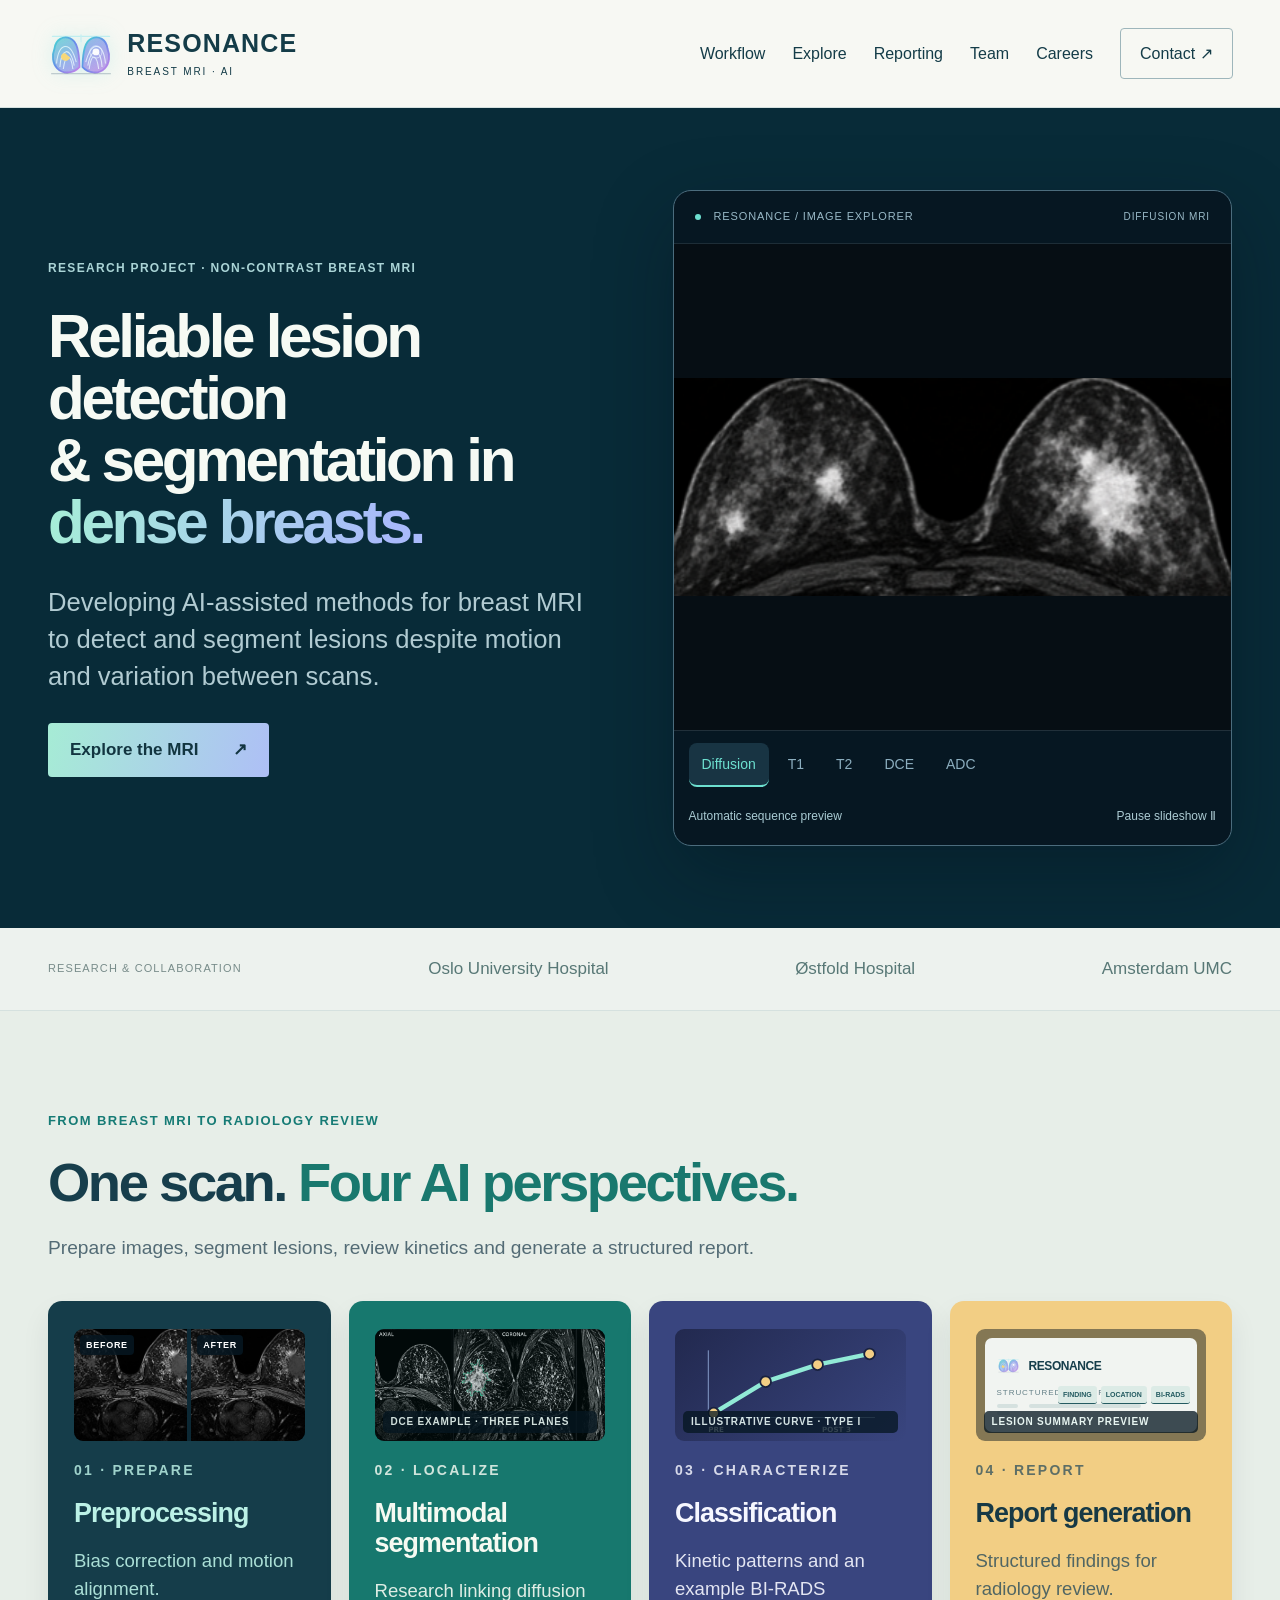
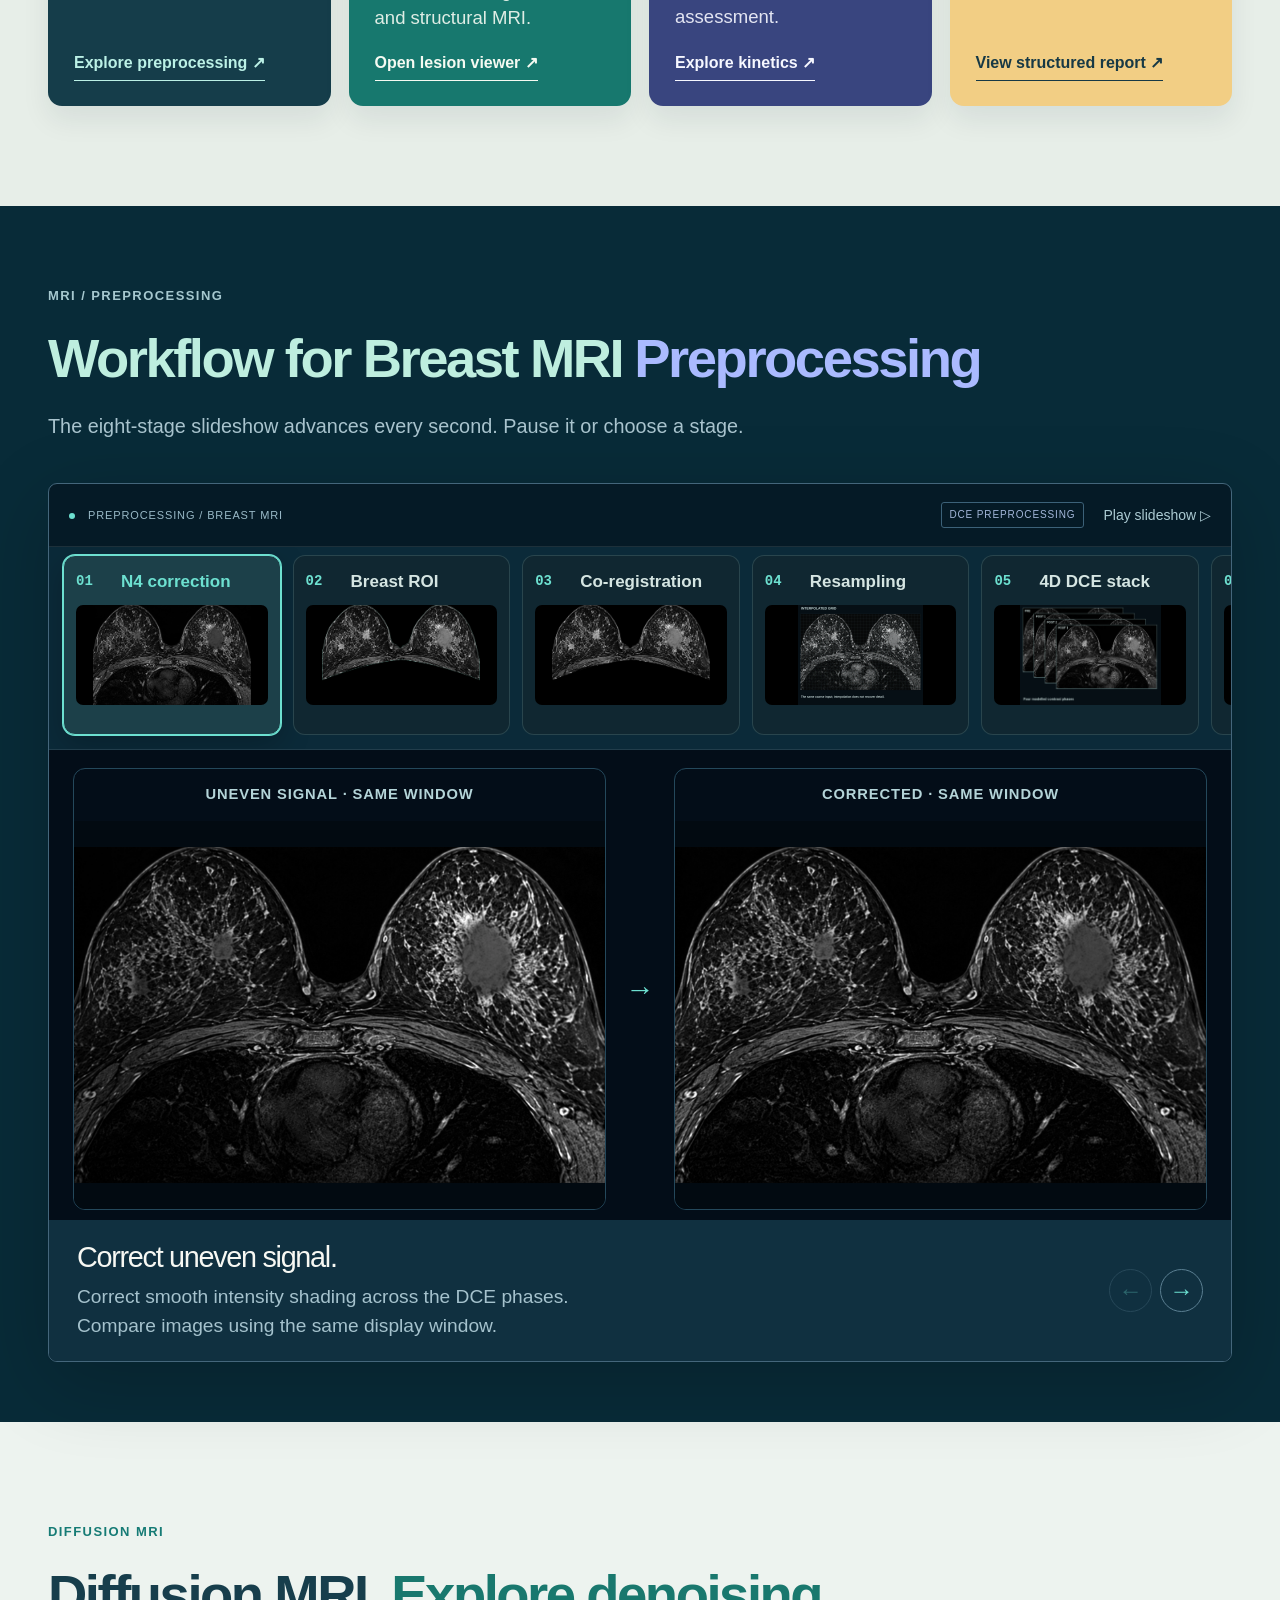
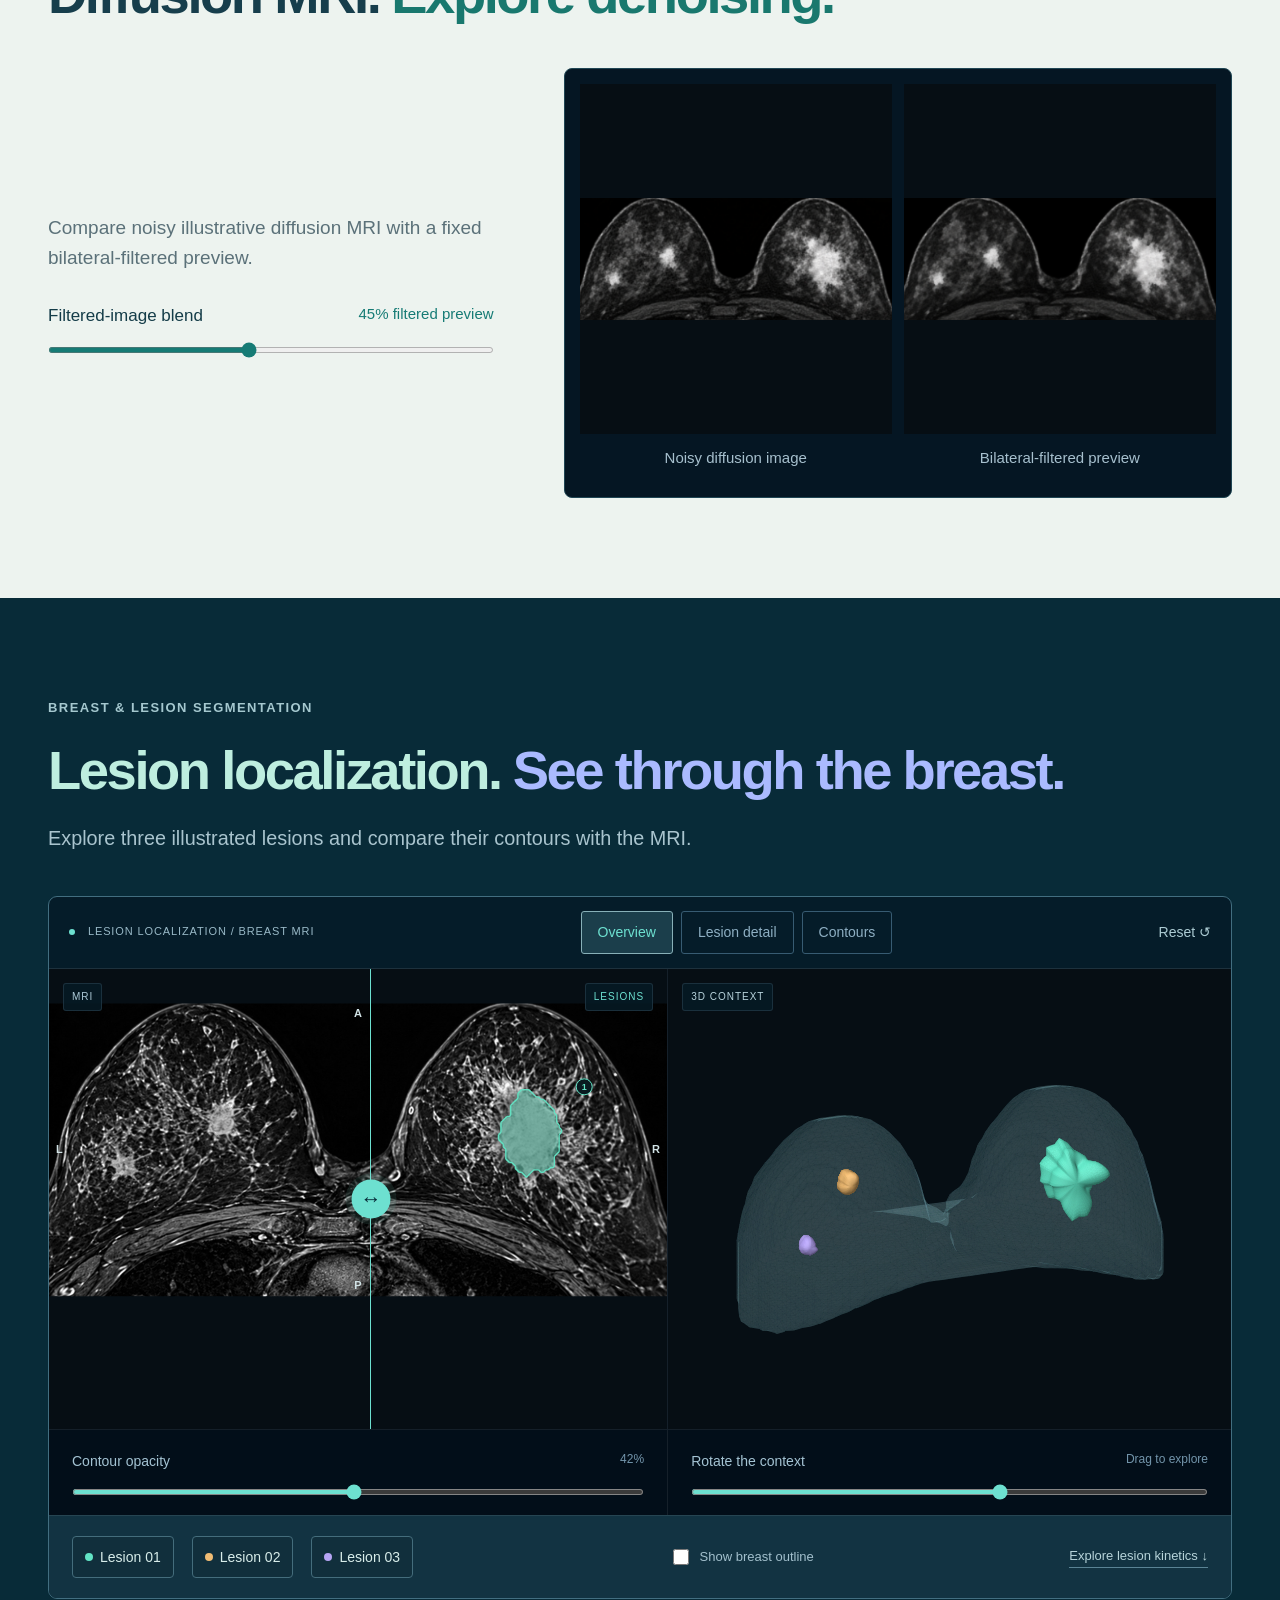
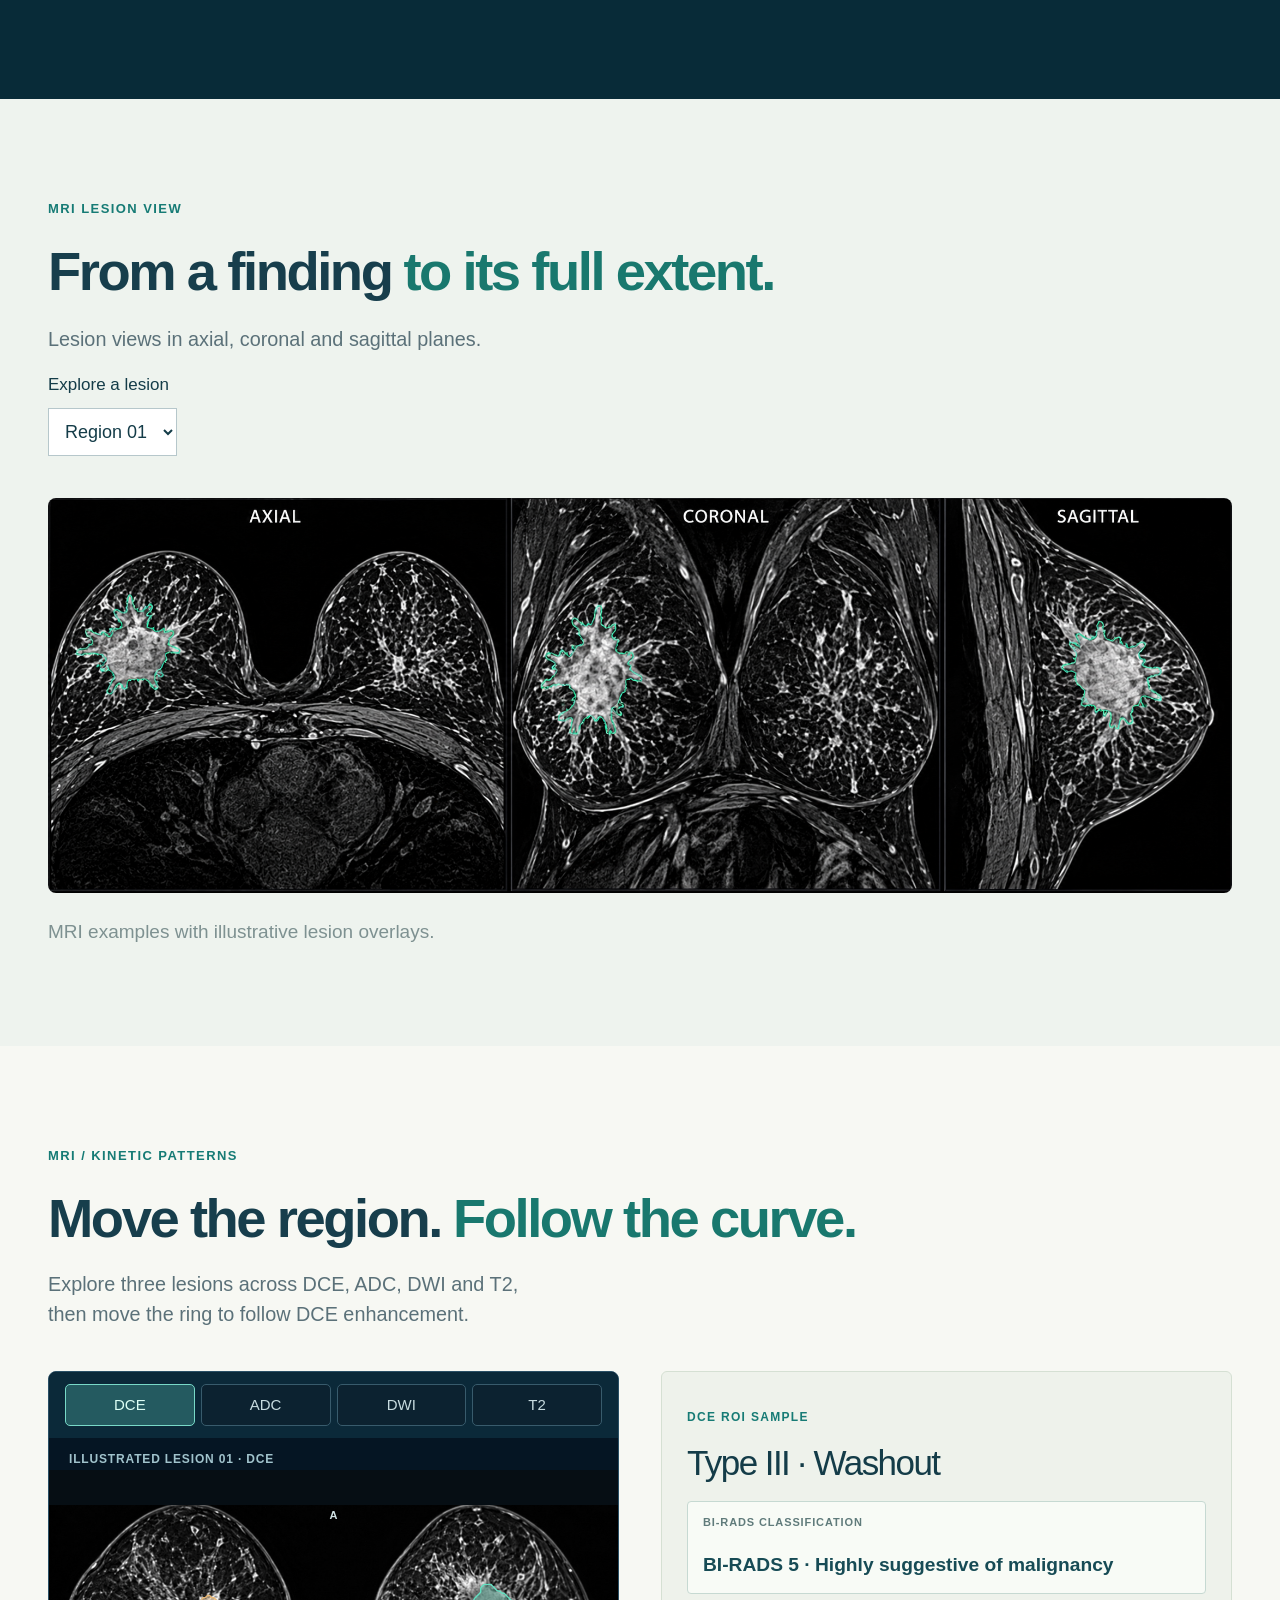
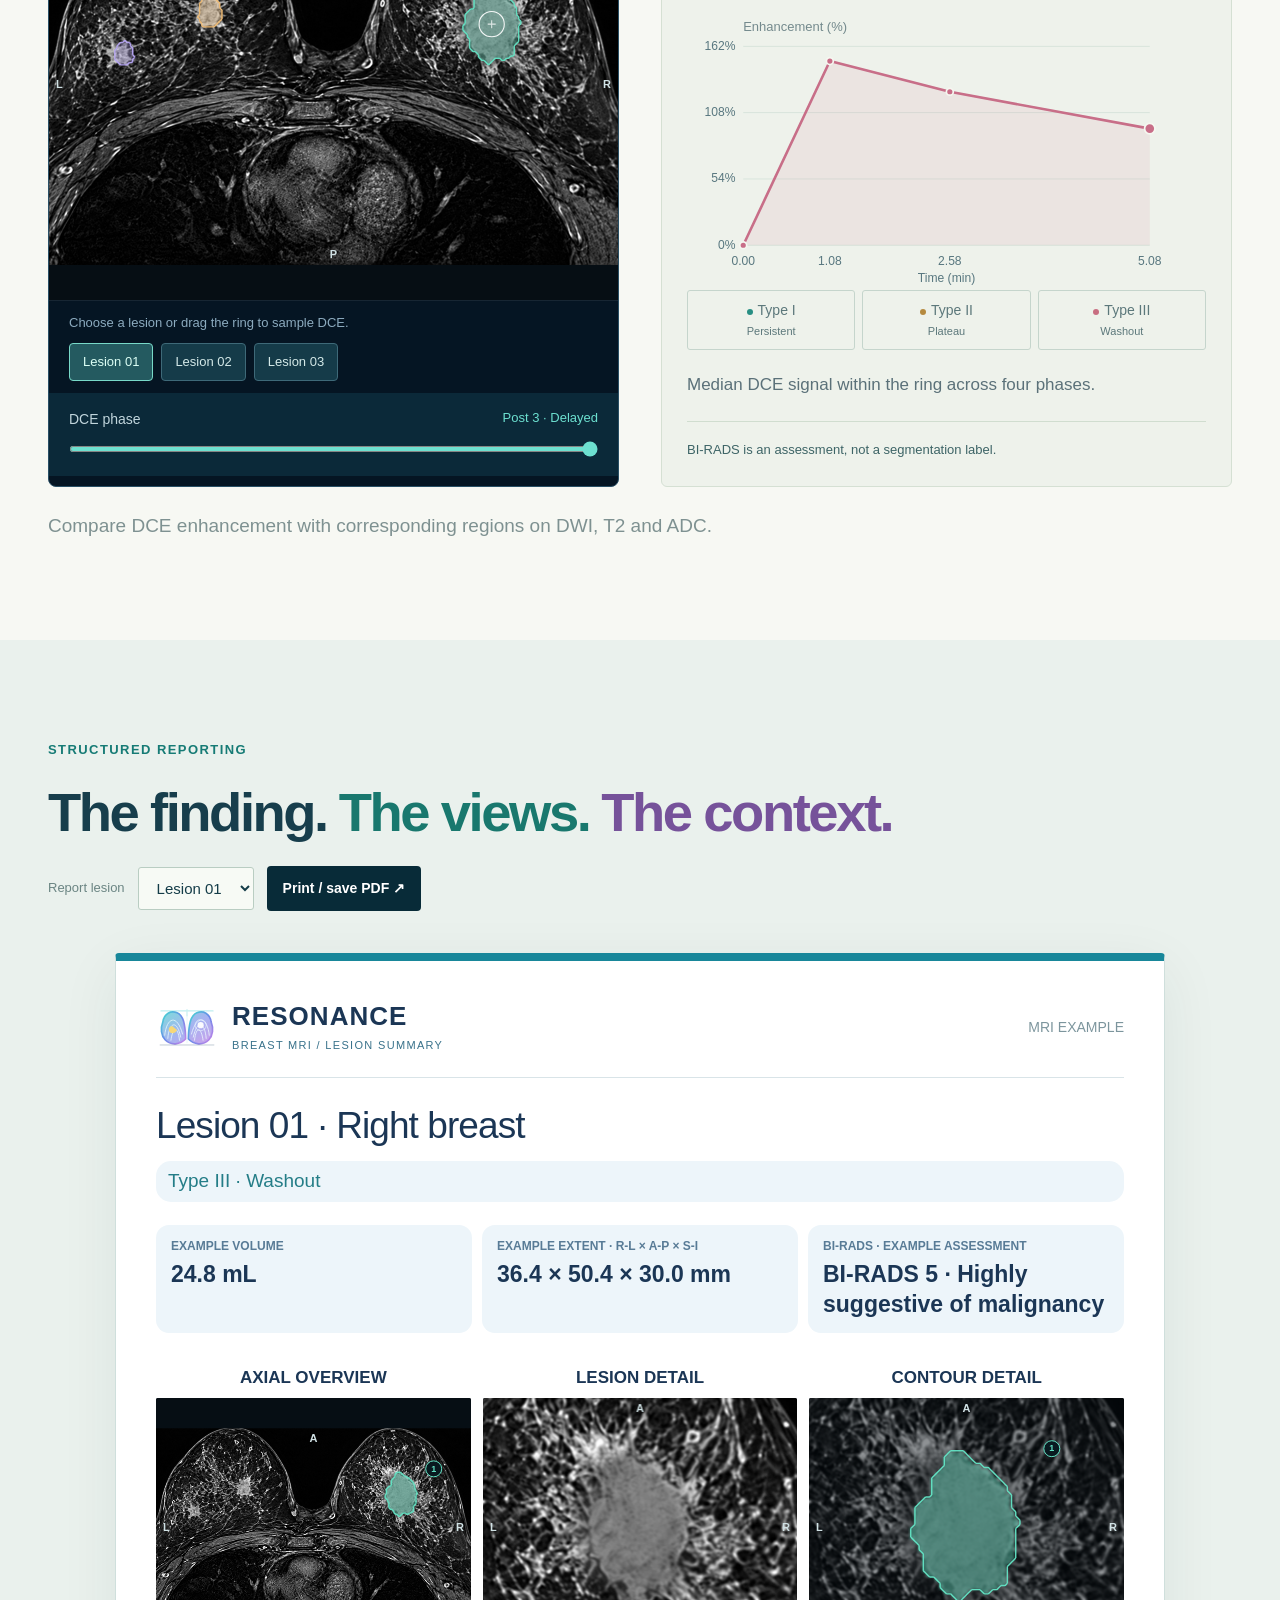
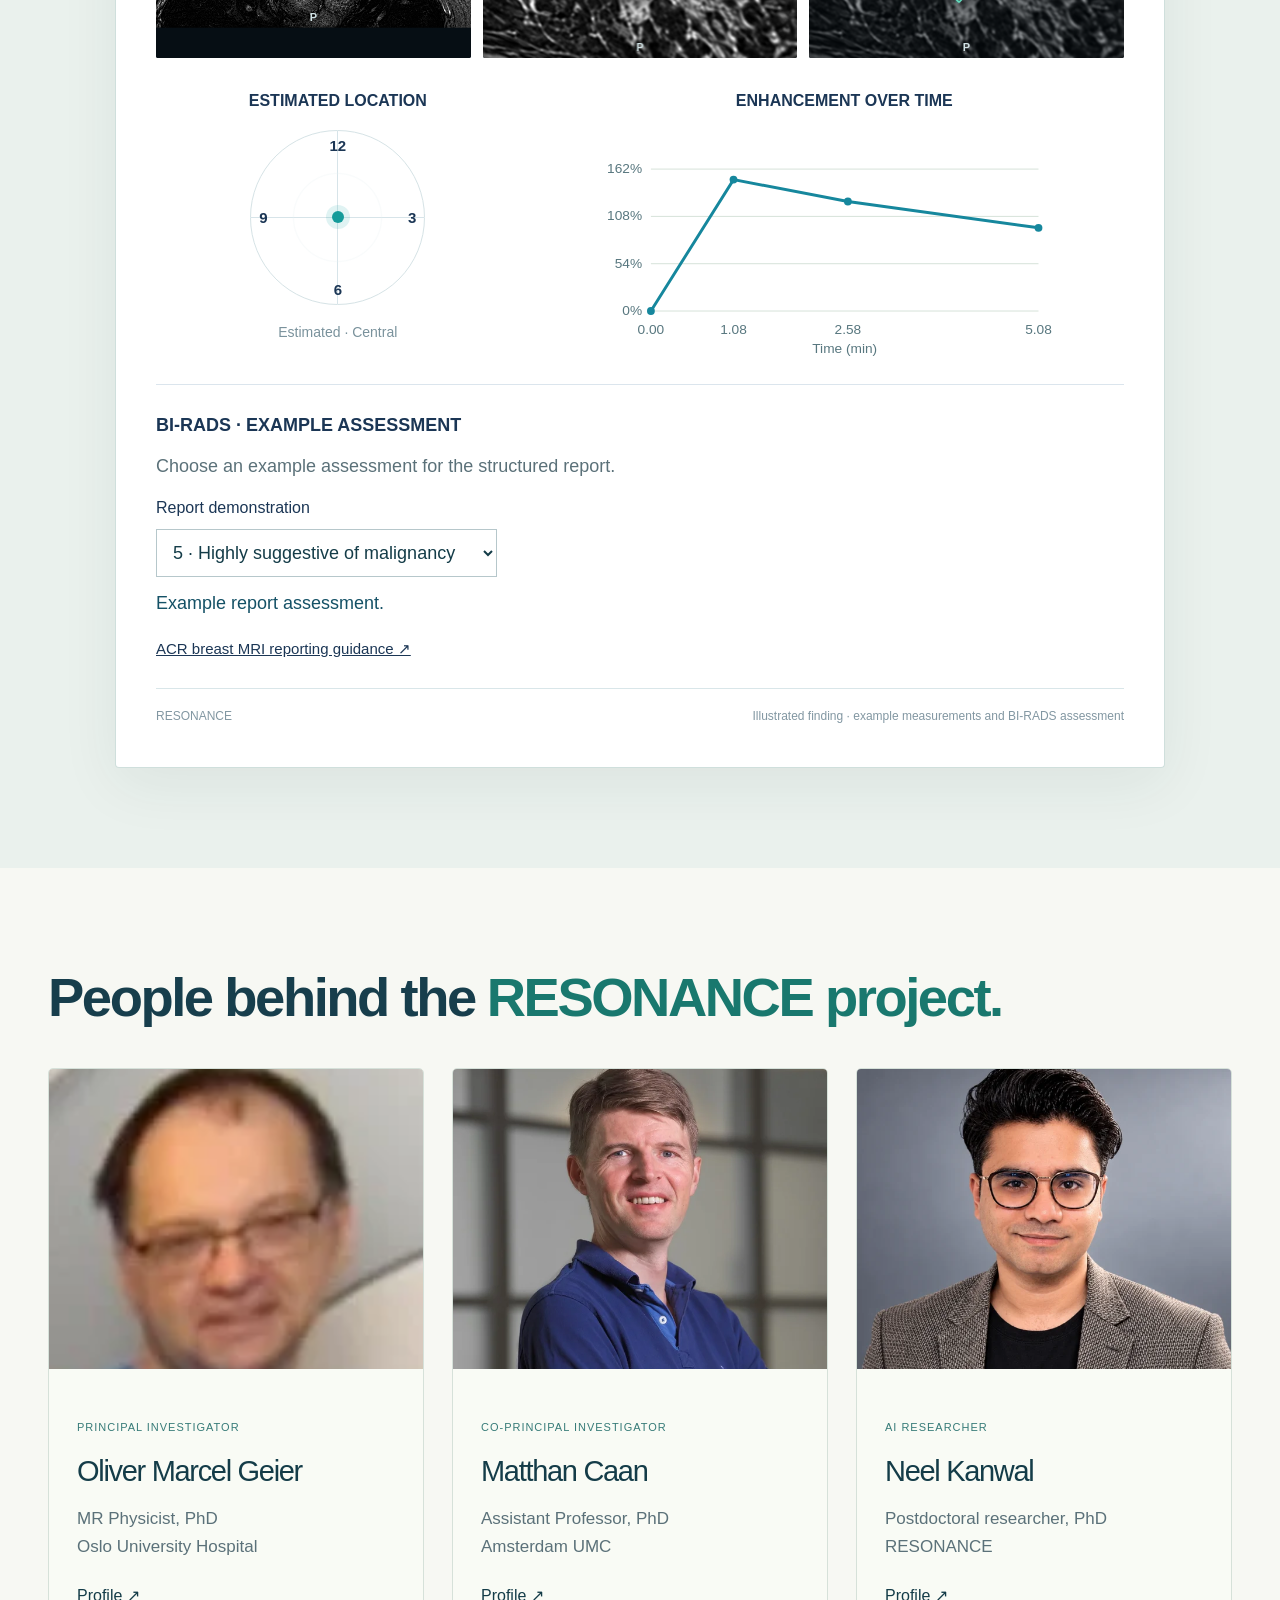
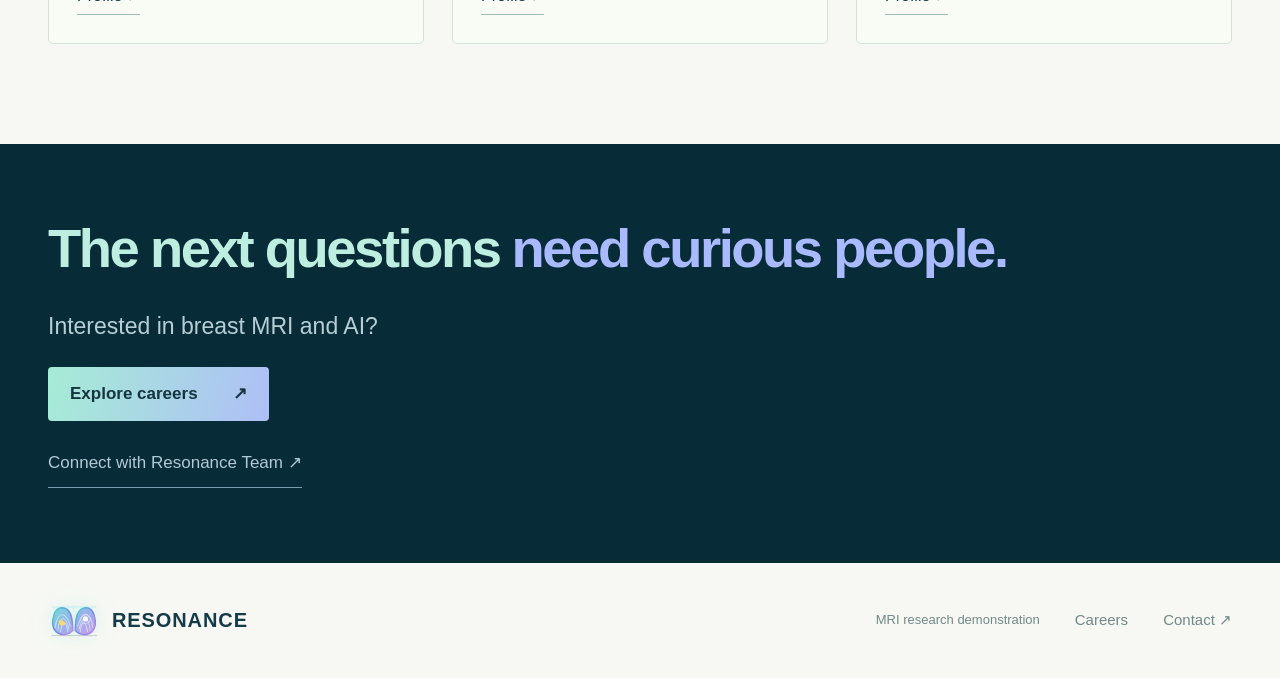
==== index.html @ eda5a7c3 "Follow the pointer when displaying lesion BI-RADS Read the lesion-mask label beneath the sampling ri" ====
<!doctype html>
<html lang="en">
<head>
<meta charset="utf-8">
<meta name="viewport" content="width=device-width,initial-scale=1">
<meta name="theme-color" content="#092c3a">
<title>RESONANCE | Breast MRI research</title>
<meta name="description" content="Explore RESONANCE breast MRI research through illustrative examples of preprocessing, segmentation, lesion localization and enhancement kinetics.">
<link rel="icon" href="assets/mark.svg?v=synthetic-roi-boundary-20261028-1">
<link rel="stylesheet" href="style.css?v=synthetic-roi-boundary-20261028-1">
</head>
<body>
<a class="skip" href="#main">Skip to content</a>
<header class="header">
<a class="brand" href="#top">
<img src="assets/resonance-symbol.svg?v=synthetic-roi-boundary-20261028-1" alt="RESONANCE breast MRI logo">
<span>RESONANCE<small>BREAST MRI · AI</small>
</span>
</a>
<nav id="navigation" aria-label="Main navigation">
<a href="#workflow">Workflow</a>
<a href="#explore">Explore</a>
<a href="#report">Reporting</a>
<a href="#team">Team</a>
<a href="careers.html">Careers</a>
<a class="nav-contact" href="https://www.linkedin.com/in/neel-kanwal/" target="_blank" rel="noopener">Contact ↗</a>
</nav>
<button class="menu-toggle" aria-label="Open navigation" aria-expanded="false" aria-controls="navigation">☰</button>
</header>
<main id="main">
<section class="hero" id="top">
<div class="hero-halo" aria-hidden="true">
</div>
<div class="wrap hero-grid">
<div>
<div class="eyebrow">RESEARCH PROJECT · NON-CONTRAST BREAST MRI</div>
<h1>Reliable lesion detection<br>& segmentation in<br>
<em>dense breasts.</em>
</h1>
<p class="hero-lead">Developing AI-assisted methods for breast MRI to detect and segment lesions despite motion and variation between scans.</p>
<a class="button gradient" href="#explore">Explore the MRI <span>↗</span>
</a>
</div>
<div class="hero-console">
<div class="console-top">
<span>
<i>
</i> RESONANCE / IMAGE EXPLORER</span>
<span id="heroModeName">DIFFUSION MRI</span>
</div>
<div class="hero-visual">
<canvas id="heroCanvas" role="img" aria-label="Illustrative breast MRI illustration">
</canvas>
<canvas id="heroTransition" aria-hidden="true"></canvas>
</div>
<div class="mode-tabs" aria-label="Breast MRI sequence">
<button data-hero="dwi" class="active" aria-pressed="true">Diffusion</button>
<button data-hero="t1" aria-pressed="false">T1</button>
<button data-hero="t2" aria-pressed="false">T2</button>
<button data-hero="dce" aria-pressed="false">DCE</button>
<button data-hero="adc" aria-pressed="false">ADC</button>
</div>
<div class="hero-slideshow-controls"><span id="heroSlideshowStatus">Automatic sequence preview</span><button id="heroSlideshow" type="button" class="quiet-button">Pause slideshow Ⅱ</button></div>
<div class="hero-phase">
<label for="heroPhase">Selected DCE phase <span id="heroPhaseName">Post 3</span>
</label>
<input id="heroPhase" type="range" min="0" max="3" value="3" aria-label="Selected dynamic contrast phase">
</div>

</div>
</div>
</section>
<div class="institution-strip">
<div class="wrap institutions">
<span>RESEARCH & COLLABORATION</span>
<b>Oslo University Hospital</b>
<b>Østfold Hospital</b>
<b>Amsterdam UMC</b>
</div>
</div>
<section class="section focus-tiles">
<div class="wrap">
<div class="section-heading">
<div>
<div class="eyebrow">FROM BREAST MRI TO RADIOLOGY REVIEW</div>
<h2 class="section-title"><span class="heading-phrase heading-tone-1">One scan.</span> <span class="heading-phrase heading-tone-2">Four AI perspectives.</span></h2>
</div>
<p>Prepare images, segment lesions, review kinetics and generate a structured report.</p>
</div>
<div class="focus-grid">
<a class="focus-card focus-dwi" href="#workflow">
<div class="focus-thumb focus-thumb-pair">
<figure>
<img src="data:image/svg+xml,%3Csvg%20xmlns=%22http://www.w3.org/2000/svg%22%20width=%221%22%20height=%221%22%3E%3Cpath%20fill=%22%23060e14%22%20d=%22M0%200h1v1H0z%22/%3E%3C/svg%3E" data-illustration="n4-before" alt="Illustrative breast MRI with simulated bias-field shading">
<figcaption>BEFORE</figcaption>
</figure>
<figure>
<img src="data:image/svg+xml,%3Csvg%20xmlns=%22http://www.w3.org/2000/svg%22%20width=%221%22%20height=%221%22%3E%3Cpath%20fill=%22%23060e14%22%20d=%22M0%200h1v1H0z%22/%3E%3C/svg%3E" data-illustration="n4-after" alt="Illustrative breast MRI after simulated bias-field correction">
<figcaption>AFTER</figcaption>
</figure>
</div>
<small>01 · PREPARE</small>
<strong>Preprocessing</strong>
<span>Bias correction and motion alignment.</span>
<b>Explore preprocessing ↗</b>
</a>
<a class="focus-card focus-t1" href="#explore">
<div class="focus-thumb">
<img src="data:image/svg+xml,%3Csvg%20xmlns=%22http://www.w3.org/2000/svg%22%20width=%221%22%20height=%221%22%3E%3Cpath%20fill=%22%23060e14%22%20d=%22M0%200h1v1H0z%22/%3E%3C/svg%3E" data-illustration="result-1" alt="Illustrative lesion views in axial, coronal and sagittal planes">
<span>DCE EXAMPLE · THREE PLANES</span>
</div>
<small>02 · LOCALIZE</small>
<strong>Multimodal segmentation</strong>
<span>Research linking diffusion and structural MRI.</span>
<b>Open lesion viewer ↗</b>
</a>
<a class="focus-card focus-t2" href="#kinetics">
<div class="focus-thumb focus-thumb-chart">
<svg viewBox="0 0 220 110" role="img" aria-label="Illustrative lesion enhancement across four illustrative DCE phases">
<path d="M18 91H204M18 16V91" fill="none" stroke="#91a8d5" stroke-width="1"/>
<path d="M24 86 L82 51 L140 32 L198 20" fill="none" stroke="#91ead6" stroke-width="5" stroke-linecap="round" stroke-linejoin="round"/>
<g fill="#f2ce84" stroke="#18213f" stroke-width="2">
<circle cx="24" cy="86" r="6"/><circle cx="82" cy="51" r="6"/><circle cx="140" cy="32" r="6"/><circle cx="198" cy="20" r="6"/>
</g>
<text x="18" y="107">PRE</text>
<text x="145" y="107">POST 3</text>
</svg>
<span>ILLUSTRATIVE CURVE · TYPE I</span>
</div>
<small>03 · CHARACTERIZE</small>
<strong>Classification</strong>
<span>Kinetic patterns and an example BI-RADS assessment.</span>
<b>Explore kinetics ↗</b>
</a>
<a class="focus-card focus-dce" href="#report">
<div class="focus-thumb focus-thumb-report">
<div class="report-mini">
<img src="assets/mark.svg?v=synthetic-roi-boundary-20261028-1" alt="">
<strong>RESONANCE</strong>
<span>STRUCTURED MRI REPORT</span>
<i>
</i>
<i>
</i>
<i>
</i>
<div>
<b>FINDING</b>
<b>LOCATION</b>
<b>BI-RADS</b>
</div>
</div>
<span>LESION SUMMARY PREVIEW</span>
</div>
<small>04 · REPORT</small>
<strong>Report generation</strong>
<span>Structured findings for radiology review.</span>
<b>View structured report ↗</b>
</a>
</div>
</div>
</section>
<section class="workflow-section" id="workflow">
<div class="wrap section-heading">
<div>
<div class="eyebrow light">MRI / PREPROCESSING</div>
<h2 class="section-title"><span class="heading-phrase heading-tone-1">Workflow for Breast MRI</span> <span class="heading-phrase heading-tone-2">Preprocessing</span></h2>
<p>The eight-stage slideshow advances every second. Pause it or choose a stage.</p>
</div>
</div>
<div class="pipeline-scroll" id="pipelineScroll">
<div class="workflow-sticky wrap">
<div class="pipeline-panel">
<div class="panel-top">
<span>
<i>
</i> PREPROCESSING / BREAST MRI</span>
<span class="mode-label">DCE PREPROCESSING</span>
<button id="pipelinePlay" class="quiet-button" aria-label="Play pipeline">Play flow ▷</button>
</div>
<div class="stage-path" aria-label="Preprocessing stages">
<button data-step="0" class="active" aria-current="step">
<small>01</small>
<img src="data:image/svg+xml,%3Csvg%20xmlns=%22http://www.w3.org/2000/svg%22%20width=%221%22%20height=%221%22%3E%3Cpath%20fill=%22%23060e14%22%20d=%22M0%200h1v1H0z%22/%3E%3C/svg%3E" data-illustration="n4-after" alt="" loading="eager">
<span>N4 correction</span>
</button>
<button data-step="1">
<small>02</small>
<img src="data:image/svg+xml,%3Csvg%20xmlns=%22http://www.w3.org/2000/svg%22%20width=%221%22%20height=%221%22%3E%3Cpath%20fill=%22%23060e14%22%20d=%22M0%200h1v1H0z%22/%3E%3C/svg%3E" data-illustration="roi-after" alt="" loading="eager">
<span>Breast ROI</span>
</button>
<button data-step="2">
<small>03</small>
<img src="data:image/svg+xml,%3Csvg%20xmlns=%22http://www.w3.org/2000/svg%22%20width=%221%22%20height=%221%22%3E%3Cpath%20fill=%22%23060e14%22%20d=%22M0%200h1v1H0z%22/%3E%3C/svg%3E" data-illustration="coreg-roi-reference" alt="" loading="eager">
<span>Co-registration</span>
</button>
<button data-step="3">
<small>04</small>
<img src="data:image/svg+xml,%3Csvg%20xmlns=%22http://www.w3.org/2000/svg%22%20width=%221%22%20height=%221%22%3E%3Cpath%20fill=%22%23060e14%22%20d=%22M0%200h1v1H0z%22/%3E%3C/svg%3E" data-illustration="grid-after" alt="" loading="eager">
<span>Resampling</span>
</button>
<button data-step="4">
<small>05</small>
<img src="data:image/svg+xml,%3Csvg%20xmlns=%22http://www.w3.org/2000/svg%22%20width=%221%22%20height=%221%22%3E%3Cpath%20fill=%22%23060e14%22%20d=%22M0%200h1v1H0z%22/%3E%3C/svg%3E" data-illustration="phase-stack" alt="" loading="eager">
<span>4D DCE stack</span>
</button>
<button data-step="5">
<small>06</small>
<img src="data:image/svg+xml,%3Csvg%20xmlns=%22http://www.w3.org/2000/svg%22%20width=%221%22%20height=%221%22%3E%3Cpath%20fill=%22%23060e14%22%20d=%22M0%200h1v1H0z%22/%3E%3C/svg%3E" data-illustration="norm-after" alt="" loading="eager">
<span>Normalization</span>
</button>
<button data-step="6">
<small>07</small>
<img src="data:image/svg+xml,%3Csvg%20xmlns=%22http://www.w3.org/2000/svg%22%20width=%221%22%20height=%221%22%3E%3Cpath%20fill=%22%23060e14%22%20d=%22M0%200h1v1H0z%22/%3E%3C/svg%3E" data-illustration="vessel-after" alt="" loading="eager">
<span>Vessel suppression</span>
</button>
<button data-step="7">
<small>08</small>
<img src="data:image/svg+xml,%3Csvg%20xmlns=%22http://www.w3.org/2000/svg%22%20width=%221%22%20height=%221%22%3E%3Cpath%20fill=%22%23060e14%22%20d=%22M0%200h1v1H0z%22/%3E%3C/svg%3E" data-illustration="sub-3" alt="" loading="eager">
<span>Subtraction</span>
</button>
</div>
<div class="pipeline-canvas-row" id="pipelineCanvasRow">
<div class="pipeline-pane">
<span id="pipelineBeforeLabel">UNEVEN SIGNAL · SAME WINDOW</span>
<div class="pipeline-image-wrap">
<img id="pipelineBefore" src="data:image/svg+xml,%3Csvg%20xmlns=%22http://www.w3.org/2000/svg%22%20width=%221%22%20height=%221%22%3E%3Cpath%20fill=%22%23060e14%22%20d=%22M0%200h1v1H0z%22/%3E%3C/svg%3E" data-illustration="n4-before" alt="Illustrative breast MRI with simulated bias-field shading">
</div>
</div>
<span class="process-arrow" aria-hidden="true">→</span>
<div class="pipeline-pane">
<span id="pipelineAfterLabel">CORRECTED · SAME WINDOW</span>
<div class="pipeline-image-wrap">
<img id="pipelineAfter" src="data:image/svg+xml,%3Csvg%20xmlns=%22http://www.w3.org/2000/svg%22%20width=%221%22%20height=%221%22%3E%3Cpath%20fill=%22%23060e14%22%20d=%22M0%200h1v1H0z%22/%3E%3C/svg%3E" data-illustration="n4-after" alt="Illustrative breast MRI after reversing the known simulated bias field">
</div>
</div>
</div>
<div class="pipeline-caption">
<div>
<h3 id="stepTitle" aria-live="polite">Correct uneven signal.</h3>
<p id="stepDescription">Correct smooth intensity shading across the DCE phases.
Compare images using the same display window.</p>
</div>
<div class="step-controls">
<button id="prevStep" aria-label="Previous stage" disabled>←</button>
<button id="nextStep" aria-label="Next stage">→</button>
</div>
</div>
</div>

</div>
</div>
</section>
<section class="section diffusion-section" id="diffusion">
<div class="wrap section-heading"><div>
<div class="eyebrow">DIFFUSION MRI</div>
<h2 class="section-title"><span class="heading-phrase heading-tone-1">Diffusion MRI.</span> <span class="heading-phrase heading-tone-2">Explore denoising.</span></h2>
</div></div>
<div class="wrap diffusion-grid">
<div>
<p>Compare noisy illustrative diffusion MRI with a fixed bilateral-filtered preview.</p>
<label for="denoiseSlider" class="control-label">Filtered-image blend <span id="denoiseName">45% filtered preview</span>
</label>
<input id="denoiseSlider" type="range" min="0" max="100" value="45">
</div>
<div class="diffusion-images">
<figure>
<canvas id="dwiBefore" role="img" aria-label="Illustrative diffusion MRI illustration">
</canvas>
<figcaption>Noisy diffusion image</figcaption>
</figure>
<figure>
<canvas id="dwiAfter" role="img" aria-label="Diffusion MRI with adjustable noise reduction">
</canvas>
<figcaption>Bilateral-filtered preview</figcaption>
</figure>
</div>
</div>
</section>
<section class="section segmentation-section" id="explore">
<div class="wrap">
<div class="section-heading">
<div>
<div class="eyebrow light">BREAST & LESION SEGMENTATION</div>
<h2 class="section-title"><span class="heading-phrase heading-tone-1">Lesion localization.</span> <span class="heading-phrase heading-tone-2">See through the breast.</span></h2>
<p>Explore three illustrated lesions and compare their contours with the MRI.</p>
</div>
</div>
<div class="reader">
<div class="panel-top">
<span>
<i>
</i> LESION LOCALIZATION / BREAST MRI</span>
<div class="view-tabs" aria-label="Image presentation">
<button data-presentation="overview" class="active" aria-pressed="true">Overview</button>
<button data-presentation="detail" aria-pressed="false">Lesion detail</button>
<button data-presentation="contours" aria-pressed="false">Contours</button>
</div>
<button class="quiet-button" id="resetViewer">Reset ↺</button>
</div>
<div class="reader-grid">
<div class="slice-column">
<div class="slice-compare">
<canvas id="mriBase" role="img" aria-label="Breast MRI without segmentation overlay">
</canvas>
<div class="mask-reveal" id="maskReveal">
<canvas id="mriMask" role="img" aria-label="Breast and lesion segmentation overlay">
</canvas>
</div>
<span class="image-tag left-tag">MRI</span>
<span class="image-tag right-tag">LESIONS</span>
<div class="reveal-line" id="revealLine">
<span>↔</span>
</div>
<input id="maskSlider" type="range" min="0" max="100" value="52" aria-label="Reveal breast and lesion segmentation">
</div>
<div class="slice-control">
<label for="sliceSlider">Contour opacity <span id="sliceName">42%</span>
</label>
<input id="sliceSlider" type="range" min="5" max="80" value="42">
</div>
</div>
<div class="volume-column">
<span class="volume-tag">3D CONTEXT</span>
<canvas id="volumeCanvas" role="img" aria-label="Rotatable 3D breast context with all three lesions">
</canvas>
<div class="rotation-control">
<label for="rotationSlider">Rotate the context <span>Drag to explore</span>
</label>
<input id="rotationSlider" type="range" min="-100" max="100" value="20">
</div>
</div>
</div>
<div class="reader-bottom">
<div class="all-lesions-key" aria-label="Focus on an illustrated lesion"><button type="button" data-focus-lesion="1"><i></i>Lesion 01</button><button type="button" data-focus-lesion="2"><i></i>Lesion 02</button><button type="button" data-focus-lesion="3"><i></i>Lesion 03</button></div>
<label class="mask-toggle">
<input id="breastMaskToggle" type="checkbox">
<span>Show breast outline</span>
</label>
<a href="#kinetics">Explore lesion kinetics ↓</a>
</div>
</div>
</div>
</section>
<section class="section case-results" id="results">
<div class="wrap">
<div class="section-heading">
<div>
<div class="eyebrow">MRI LESION VIEW</div>
<h2 class="section-title"><span class="heading-phrase heading-tone-1">From a finding</span> <span class="heading-phrase heading-tone-2">to its full extent.</span></h2>
</div>
<div>
<p>Lesion views in axial, coronal and sagittal planes.</p>
<label for="resultSelect">Explore a lesion</label>
<select id="resultSelect">
<option value="1">Region 01</option>
<option value="2">Region 02</option>
<option value="3">Region 03</option>
</select>
</div>
</div>
<img id="caseResult" src="data:image/svg+xml,%3Csvg%20xmlns=%22http://www.w3.org/2000/svg%22%20width=%221%22%20height=%221%22%3E%3Cpath%20fill=%22%23060e14%22%20d=%22M0%200h1v1H0z%22/%3E%3C/svg%3E" data-illustration="result-1" alt="Illustrative breast MRI examples with lesion overlays in axial, coronal and sagittal views">
<p class="section-note">MRI examples with illustrative lesion overlays.</p>
</div>
</section>
<section class="section kinetics-section" id="kinetics">
<div class="wrap">
<div class="section-heading">
<div>
<div class="eyebrow">MRI / KINETIC PATTERNS</div>
<h2 class="section-title"><span class="heading-phrase heading-tone-1">Move the region.</span> <span class="heading-phrase heading-tone-2">Follow the curve.</span></h2>
</div>
<p>Explore three lesions across DCE, ADC, DWI and T2,<br class="desktop-line">then move the ring to follow DCE enhancement.</p>
</div>
<div class="kinetic-grid">
<div class="roi-view">
<div class="kinetic-sequence-tabs" role="group" aria-label="Breast MRI sequence">
<button type="button" data-kinetic-mode="dce" class="active" aria-pressed="true">DCE</button>
<button type="button" data-kinetic-mode="adc" aria-pressed="false">ADC</button>
<button type="button" data-kinetic-mode="dwi" aria-pressed="false">DWI</button>
<button type="button" data-kinetic-mode="t2" aria-pressed="false">T2</button>
</div>
<div class="kinetic-case-label" id="kineticImageLabel">LESION 01 · DCE</div>

<canvas id="kineticMRI" role="img" aria-label="Drag a sampling region over the breast MRI to explore enhancement curves">
</canvas>
<div class="roi-instruction">Choose a lesion or drag the ring to sample DCE.<div class="kinetic-region-buttons"><button type="button" data-kinetic-roi="1">Lesion 01</button><button type="button" data-kinetic-roi="2">Lesion 02</button><button type="button" data-kinetic-roi="3">Lesion 03</button></div></div>
<div class="kinetic-phases">
<label for="kineticPhase">DCE phase <span id="kineticPhaseName">Post 3</span>
</label>
<input id="kineticPhase" type="range" min="0" max="3" value="3">
</div>

</div>
<div class="curve-panel">
<div class="pattern-heading">
<span class="eyebrow" id="curveSource">DCE ROI SAMPLE</span>
<h3 id="curveTitle" aria-live="polite">Type III · Washout</h3>
</div>
<div class="example-birads" aria-live="polite">
<span>BI-RADS CLASSIFICATION</span>
<strong id="exampleBirads">BI-RADS 5 · Highly suggestive of malignancy</strong>
</div>
<svg id="kineticChart" viewBox="0 0 600 320" role="img" aria-label="Dynamic enhancement curve">
<g id="curveGrid">
</g>
<path id="curveArea">
</path>
<path id="curveLine">
</path>
<g id="curveDots">
</g>
<text x="65" y="24" class="axis-label">Enhancement (%)</text>

</svg>
<div class="curve-types" aria-label="Enhancement curve examples">
<button data-curve="1">
<i>
</i>Type I <span>Persistent</span>
</button>
<button data-curve="2">
<i>
</i>Type II <span>Plateau</span>
</button>
<button data-curve="3" class="active">
<i>
</i>Type III <span>Washout</span>
</button>
</div>
<p id="curveExplanation">A rapid rise followed by a fall in enhancement.</p>
<div class="birads-note">
<b>BI-RADS is an assessment, not a segmentation label.</b>
</div>
</div>
</div>
<p class="section-note">Compare DCE enhancement with corresponding regions on DWI, T2 and ADC.</p>
</div>
</section>
<section class="section report-section" id="report">
<div class="wrap">
<div class="section-heading">
<div>
<div class="eyebrow">STRUCTURED REPORTING</div>
<h2 class="section-title"><span class="heading-phrase heading-tone-1">The finding.</span> <span class="heading-phrase heading-tone-2">The views.</span> <span class="heading-phrase heading-tone-3">The context.</span></h2>
</div>
<div class="report-actions">
<label for="reportLesion">Report lesion</label>
<select id="reportLesion">
<option value="1">Lesion 01</option>
<option value="2">Lesion 02</option>
<option value="3">Lesion 03</option>
</select>
<button id="printReport" class="button dark">Print / save PDF ↗</button>
</div>
</div>
<article class="report-paper" id="reportPaper">
<div class="report-brand">
<img src="assets/resonance-symbol.svg?v=synthetic-roi-boundary-20261028-1" alt="RESONANCE logo">
<span>RESONANCE<small>BREAST MRI / LESION SUMMARY</small>
</span>
<b>MRI EXAMPLE</b>
</div>
<div class="report-title">
<h3 id="reportTitle">Lesion 01 · Breast MRI</h3>
<span id="reportPattern">Type III · Washout</span>
</div>
<div class="report-metrics">
<div>
<span>EXAMPLE VOLUME</span>
<strong id="reportVolume">—</strong>
</div>
<div>
<span>EXAMPLE EXTENT · R-L × A-P × S-I</span>
<strong id="reportSize">—</strong>
</div>
<div>
<span>BI-RADS · EXAMPLE ASSESSMENT</span>
<strong id="biradsValue">BI-RADS 5 · Highly suggestive of malignancy</strong>
</div>
</div>
<div class="report-image-grid">
<figure>
<figcaption>AXIAL OVERVIEW</figcaption>
<canvas id="reportAxial" role="img" aria-label="Axial view of selected lesion">
</canvas>
</figure>
<figure>
<figcaption>LESION DETAIL</figcaption>
<canvas id="reportCoronal" role="img" aria-label="Axial close-up of the selected illustrated lesion">
</canvas>
</figure>
<figure>
<figcaption>CONTOUR DETAIL</figcaption>
<canvas id="reportSagittal" role="img" aria-label="Contour close-up of the selected illustrated lesion">
</canvas>
</figure>
</div>
<div class="report-bottom-grid">
<div>
<h4>ESTIMATED LOCATION</h4>
<div class="location-diagram" id="locationDiagram">
<span class="clock n12">12</span>
<span class="clock n3">3</span>
<span class="clock n6">6</span>
<span class="clock n9">9</span>
<i id="locationDot">
</i>
</div>
<p id="locationText">Selected candidate region</p>
</div>
<div>
<h4>ENHANCEMENT OVER TIME</h4>
<svg id="reportCurve" viewBox="0 0 500 235" role="img" aria-label="Enhancement curve for the selected lesion">
</svg>
</div>
</div>
<div class="birads-report">
<h4>BI-RADS · EXAMPLE ASSESSMENT</h4>
<p>Choose an example assessment for the structured report.</p>
<label for="biradsSelect">Report demonstration</label>
<select id="biradsSelect">
<option value="">Choose an assessment</option>
<option value="0 · Incomplete">0 · Incomplete</option>
<option value="1 · Negative">1 · Negative</option>
<option value="2 · Benign">2 · Benign</option>
<option value="3 · Probably benign">3 · Probably benign</option>
<option value="4 · Suspicious">4 · Suspicious</option>
<option value="5 · Highly suggestive of malignancy" selected>5 · Highly suggestive of malignancy</option>
<option value="6 · Known biopsy-proven malignancy">6 · Known biopsy-proven malignancy</option>
</select>
<p id="biradsRecommendation"></p>
<a href="https://accreditationsupport.acr.org/support/solutions/articles/11000045774-reporting-breast-mri" target="_blank" rel="noopener">ACR breast MRI reporting guidance ↗</a>
</div>
<div class="report-foot">
<span>RESONANCE</span>
<span>Illustrated finding · example measurements and BI-RADS assessment</span>
</div>
</article>
</div>
</section>
<section class="section team-section" id="team">
<div class="wrap">
<h2 class="section-title"><span class="heading-phrase heading-tone-1">People behind the</span> <span class="heading-phrase heading-tone-2">RESONANCE project.</span></h2>
<div class="team-grid">
<article>
<img src="assets/team-oliver.webp" alt="Oliver Marcel Geier" loading="eager">
<div>
<span>PRINCIPAL INVESTIGATOR</span>
<h3>Oliver Marcel Geier</h3>
<p>MR Physicist, PhD<br>Oslo University Hospital</p>
<a href="https://www.ous-research.no/no/bjornerud/Group+members/7144" target="_blank" rel="noopener">Profile ↗</a>
</div>
</article>
<article>
<img src="assets/team-matthan.webp" alt="Matthan Caan" loading="eager">
<div>
<span>CO-PRINCIPAL INVESTIGATOR</span>
<h3>Matthan Caan</h3>
<p>Assistant Professor, PhD<br>Amsterdam UMC</p>
<a href="https://www.amsterdamumc.org/en/research/researchers/matthan-caan-1" target="_blank" rel="noopener">Profile ↗</a>
</div>
</article>
<article>
<img src="assets/team-neel.webp" alt="Neel Kanwal" loading="eager">
<div>
<span>AI RESEARCHER</span>
<h3>Neel Kanwal</h3>
<p>Postdoctoral researcher, PhD<br>RESONANCE</p>
<a href="https://www.linkedin.com/in/neel-kanwal/" target="_blank" rel="noopener">Profile ↗</a>
</div>
</article>
</div>
</div>
</section>
<section class="closing">
<div class="wrap closing-grid">
<h2 class="section-title"><span class="heading-phrase heading-tone-1">The next questions</span> <span class="heading-phrase heading-tone-2">need curious people.</span></h2>
<div>
<p>Interested in breast MRI and AI?</p>
<a href="careers.html" class="button gradient">Explore careers <span>↗</span>
</a>
<a href="https://www.linkedin.com/in/neel-kanwal/" class="text-link" target="_blank" rel="noopener">Connect with Resonance Team ↗</a>
</div>
</div>
</section>
</main>
<footer>
<div class="wrap footer-row">
<a class="brand" href="#top">
<img src="assets/resonance-symbol.svg?v=synthetic-roi-boundary-20261028-1" alt="">
<span>RESONANCE</span>
</a>
<span>MRI research demonstration</span>
<a href="careers.html">Careers</a>
<a href="https://www.linkedin.com/in/neel-kanwal/" target="_blank" rel="noopener">Contact ↗</a>
</div>
</footer>
<script src="assets/reference/illustrations.js?v=synthetic-roi-boundary-20261028-1"></script>
<script src="demo-assets.js?v=3d-depth-20261029-1">
</script>
<script src="kinetic-assets.js?v=synthetic-roi-boundary-20261028-1"></script>
<script src="mri-demo.js?v=kinetic-pointer-20261029-1">
</script>
<script src="app.js?v=kinetic-pointer-20261029-1">
</script>
</body>
</html>
---- style.css ----
/* USER SETTINGS: palette, text scale, spacing and maximum content width. */
:root{--section-title-size:clamp(36px,4.25vw,62px);--section-title-weight:700;--heading-tone-one:#173e4c;--heading-tone-two:#19786e;--heading-tone-three:#76529a;--heading-tone-one-light:#beeedf;--heading-tone-two-light:#aabaff;--heading-tone-three-light:#f0d18d;--navy:#082b38;--deep:#061d2a;--paper:#f7f8f3;--ink:#143c48;--muted:#5b7179;--line:#d5e1df;--accent:#8be7d3;--accent2:#8ea5f4;--accent-ink:#167b75;--coral:#f7989e;--gold:#edce83;--width:1380px;--font:Arial,Helvetica,sans-serif}
*{box-sizing:border-box}
[hidden]{display:none!important}
html{scroll-behavior:auto;scroll-padding-top:28px}
body{margin:0;background:var(--paper);color:var(--ink);font-family:var(--font);font-size:21px;line-height:1.6}
a{color:inherit;text-decoration:none}
button,input,select{font:inherit}
button{cursor:pointer;color:inherit}
a,button,input,select{outline-offset:5px}
button:focus-visible,a:focus-visible,input:focus-visible,select:focus-visible{outline:2px solid var(--accent-ink)}
h1,h2,h3,h4,p,figure{margin:0}
h1,h2,h3{font-weight:500;letter-spacing:-.045em;line-height:1.08}
h1{font-size:clamp(60px,6vw,88px)}
h2{font-size:clamp(42px,4.4vw,66px)}
h3{font-size:32px;line-height:1.15}
p{color:var(--muted)}
em{font-style:normal;color:var(--accent)}
button,a,input{touch-action:manipulation}
.wrap{width:min(var(--width),calc(100% - 96px));margin:auto}
.skip{position:absolute;top:-100px;left:20px;padding:12px;background:white;z-index:60}
.skip:focus{top:12px}
.header{height:108px;padding:0 3.7%;display:flex;align-items:center;justify-content:space-between;gap:30px;border-bottom:1px solid var(--line);position:relative;z-index:30}
.brand{display:flex;gap:12px;align-items:center;font-size:25px;font-weight:650;letter-spacing:.045em;line-height:1.1}
.brand img{width:68px;height:56px}
.brand small{font-size:10px;letter-spacing:.19em;display:block;margin-top:8px;font-weight:500}
.header nav{display:flex;gap:27px;align-items:center;font-size:16px}
.header nav a:hover{color:var(--accent-ink)}
.nav-contact{padding:12px 19px;border:1px solid #9eb6bb;border-radius:4px}
.menu-toggle{display:none;background:none;border:0;font-size:29px}
.eyebrow{font-size:13px;letter-spacing:.11em;font-weight:600;color:var(--accent-ink)}
.eyebrow.light{color:#a5c8cf}
.hero{padding:82px 0;background:var(--navy);color:#f6faf4;position:relative;overflow:hidden}
.hero-halo{position:absolute;inset:0;background:radial-gradient(ellipse at 80% 30%,#3f477d33,transparent 55%),radial-gradient(ellipse at 60% 80%,#27978720,transparent 60%);pointer-events:none}
.hero-grid{display:grid;grid-template-columns:1fr 1fr;gap:65px;align-items:center;position:relative}
.hero .eyebrow{color:#aad4d6;font-size:12px}
.hero h1{margin:28px 0 30px;line-height:1.03;letter-spacing:-.055em}
.hero h1 em{background:linear-gradient(100deg,#a6efd7,#a9bafb 90%);background-clip:text;color:transparent}
.hero-lead{font-size:26px;color:#d8e9e9;line-height:1.5;max-width:560px}
.hero-sub{font-size:19px;color:#93b6c0;line-height:1.7;margin:22px 0 33px;max-width:520px}
.button{min-height:54px;display:inline-flex;align-items:center;justify-content:space-between;gap:35px;padding:15px 22px;border:0;border-radius:4px;font-size:17px;line-height:1.4;font-weight:600}
.button.gradient{background:linear-gradient(105deg,#a6ecd5,#aebff6);color:#123540}
.button.dark{background:var(--navy);color:white}
.text-link{display:inline-block;font-size:17px;border-bottom:1px solid #7a9eae;padding:10px 0}
.hero-console{background:#061722;border:1px solid #4b6c7d;border-radius:10px;overflow:hidden;box-shadow:0 20px 80px #0003}
.console-top,.panel-top{display:flex;justify-content:space-between;align-items:center;padding:17px 21px;border-bottom:1px solid #ffffff18;gap:20px;font-size:11px;letter-spacing:.08em;color:#99b9c7}
.console-top i,.panel-top i{display:inline-block;width:6px;height:6px;background:var(--accent);border-radius:50%;margin-right:9px}
.console-top>span+span{font-size:10px}
canvas{display:block;width:100%}
.hero-visual{height:430px;background:#030d17}
.mode-tabs{display:grid;grid-template-columns:repeat(3,1fr);border-top:1px solid #ffffff1c}
.mode-tabs button{min-height:52px;padding:13px 8px;background:none;border:0;border-bottom:2px solid transparent;font-size:14px;color:#8caebf}
.mode-tabs button.active{color:var(--accent);border-color:var(--accent);background:#183443}
.institution-strip{background:#edf2ee;border-bottom:1px solid var(--line)}
.institutions{display:flex;justify-content:space-between;align-items:center;gap:22px;padding:27px 0}
.institutions>span{font-size:11px;letter-spacing:.1em;color:#788c8a}
.institutions b{font-size:17px;font-weight:500;color:#587876}
.section{padding:95px 0}
.purpose{padding:65px 0}
.purpose-grid{display:grid;grid-template-columns:1.1fr .85fr;gap:100px;align-items:center}
.purpose h2{font-size:48px}
.purpose p{font-size:23px;line-height:1.6}
.section-heading{display:flex;justify-content:space-between;align-items:flex-start;flex-direction:column;gap:22px;margin-bottom:42px}
.section-heading h2{margin-top:22px}
.section-heading>p{font-size:21px;max-width:450px;line-height:1.6}
.workflow-section{padding:80px 0 30px;background:var(--navy);color:var(--paper)}
.workflow-section>.section-heading>p{color:#9dbcc7}
.pipeline-scroll{height:470vh;margin-top:20px;position:relative}
.workflow-sticky{position:sticky;top:12px;height:calc(100vh - 24px);display:flex;justify-content:center;flex-direction:column}
.pipeline-panel{border:1px solid #44667b;border-radius:9px;overflow:hidden;background:#051a26;box-shadow:0 20px 80px #0003}
.panel-top{font-size:11px;padding:14px 20px}
.panel-top .mode-label{font-size:10px;border:1px solid #3c6178;border-radius:3px;padding:4px 7px;color:#a4b7da;margin-left:auto}
.quiet-button{border:0;background:none;color:#accbd3;padding:3px 0;font-size:14px;white-space:nowrap;min-height:34px}
.stage-path{display:grid;grid-template-columns:repeat(8,1fr);padding:10px 14px;gap:5px;border-bottom:1px solid #ffffff17;background:#0b2a39}
.stage-path button{padding:9px 5px;min-height:62px;font-size:15px;color:#8eaebb;border:1px solid transparent;background:none;border-radius:3px;line-height:1.35;transition:color .15s,background .15s}
.stage-path small{display:block;margin-bottom:4px;font:10px monospace;color:#5f879a}
.stage-path button.active{color:var(--accent);background:#173d4e;border-color:#5c91aa}
.stage-path button.active small{color:var(--accent)}
.pipeline-canvas-row{display:grid;grid-template-columns:minmax(0,1fr) 36px minmax(0,1fr);align-items:center;gap:5px;padding:20px 28px 10px;height:clamp(235px,40vh,510px);background:#030d18;grid-template-rows:minmax(0,1fr)}
.pipeline-canvas-row>div{height:100%;min-height:0;display:flex;flex-direction:column}
.pipeline-canvas-row>div>span{font-size:11px;letter-spacing:.1em;text-align:center;color:#90b4c7;line-height:1.4;height:22px;flex-shrink:0}
.pipeline-canvas-row canvas{height:calc(100% - 22px);min-height:0}
.process-arrow{font-size:29px;text-align:center;color:var(--accent)}
.pipeline-caption{display:flex;align-items:center;justify-content:space-between;gap:40px;padding:21px 28px;background:#103040;min-height:122px}
.pipeline-caption h3{font-size:30px;color:var(--paper);margin-bottom:9px}
.pipeline-caption p{font-size:18px;color:#a5c2cd;line-height:1.5;max-width:1000px}
.step-controls{display:flex;gap:8px;flex-shrink:0}
.step-controls button{height:43px;width:43px;border:1px solid #5b7f92;background:none;border-radius:50%;color:var(--accent);font-size:24px;line-height:1}
.step-controls button:disabled{opacity:.3;cursor:default}
.stack-control{display:flex;align-items:center;gap:30px;padding:14px 28px;border-top:1px solid #ffffff12}
.stack-control label{font-size:13px;color:#a9c6d0;min-width:200px}
.stack-control label span{color:var(--accent);margin-left:20px}
.stack-control input{flex:1}
.pipeline-foot{font-size:12px;line-height:1.5;color:#789aa9;margin:12px 3px 0}
.control-label{display:flex;justify-content:space-between;font-size:17px;margin:30px 0 18px;gap:20px}
.control-label span{font-size:15px;color:var(--accent-ink)}
input[type=range]{width:100%;height:6px;accent-color:var(--accent);cursor:pointer;display:block;margin:0}
input[type=range]:focus-visible{outline-offset:8px}
.diffusion-section{background:#edf3ef}
.diffusion-grid{display:grid;grid-template-columns:.8fr 1.2fr;gap:70px;align-items:center}
.diffusion-grid h2{margin:25px 0}
.diffusion-grid p{font-size:22px;line-height:1.6}
.diffusion-grid input{accent-color:var(--accent-ink)}
.sequence-buttons{display:flex;gap:10px;margin-top:25px}
.sequence-buttons button{min-height:46px;padding:9px 20px;background:none;border:1px solid #a5bfb4;border-radius:4px;font-size:16px}
.sequence-buttons button.active{background:var(--navy);color:#d7efe8;border-color:var(--navy)}
.diffusion-images{display:grid;grid-template-columns:repeat(2,minmax(0,1fr));gap:12px;background:#051623;border-radius:8px;padding:15px;border:1px solid #204654}
.diffusion-images canvas{height:350px;min-width:0;background:#020b14}
.diffusion-images figcaption{font-size:15px;color:#a7c0ce;text-align:center;padding:12px 3px}
.segmentation-section{background:#082b38;color:var(--paper)}
.workflow-section .section-heading,.segmentation-section .section-heading{display:block}
.workflow-section .section-heading>div,.segmentation-section .section-heading>div{max-width:1050px}
.workflow-section .section-heading p,.segmentation-section .section-heading p{margin-top:22px;max-width:900px;color:#a9c4ce}
.segmentation-section .section-heading>p{color:#a9c4ce}
.reader{border:1px solid #426e80;border-radius:9px;background:#051c29;overflow:hidden}
.view-tabs{display:flex;gap:8px}
.view-tabs button{min-height:43px;padding:7px 16px;border:1px solid #375b72;background:none;color:#8eafc3;border-radius:3px;font-size:14px}
.view-tabs button.active{border-color:#88b0b8;color:var(--accent);background:#1b3e4b}
.reader-grid{display:grid;grid-template-columns:1.1fr 1fr;background:#020e19}
.slice-column{min-width:0;border-right:1px solid #ffffff13}
.slice-compare{height:460px;position:relative;overflow:hidden;touch-action:none}
.slice-compare>canvas,.mask-reveal>canvas{position:absolute;inset:0;width:100%;height:100%}
.mask-reveal{position:absolute;inset:0;clip-path:inset(0 0 0 52%)}
.image-tag{position:absolute;top:14px;font-size:10px;padding:5px 8px;color:#abc8d6;background:#071a25d9;border:1px solid #7192a833;border-radius:3px;letter-spacing:.1em;pointer-events:none}
.left-tag{left:14px}
.right-tag{right:14px;color:var(--accent)}
.reveal-line{position:absolute;top:0;bottom:0;width:1px;background:var(--accent);left:52%;pointer-events:none}
.reveal-line>span{position:absolute;top:50%;left:50%;transform:translate(-50%,-50%);height:39px;width:39px;border-radius:50%;display:grid;place-items:center;background:var(--accent);color:var(--navy);font-size:21px;box-shadow:0 0 0 6px #8be7d31a}
.slice-compare input{position:absolute;inset:0;height:100%;width:100%;margin:0;opacity:0;cursor:ew-resize;z-index:6;touch-action:none}
.slice-control,.rotation-control{padding:20px 23px;border-top:1px solid #ffffff12}
.slice-control label,.rotation-control label{display:flex;justify-content:space-between;gap:20px;font-size:14px;color:#a4c3d3;margin-bottom:17px}
.slice-control label span,.rotation-control label span{font-size:12px;color:#7395ab}
.volume-column{min-width:0;position:relative}
.volume-tag{position:absolute;z-index:2;top:14px;left:14px;font-size:10px;padding:5px 8px;color:#b9d4dd;background:#071a25d9;border:1px solid #7192a833;border-radius:3px;letter-spacing:.1em;pointer-events:none}
.volume-column>canvas{height:460px;cursor:grab;touch-action:none}
.volume-column>canvas:active{cursor:grabbing}
.reader-bottom{display:flex;align-items:center;justify-content:space-between;padding:20px 23px;gap:25px;border-top:1px solid #ffffff16;background:#123342}
.lesion-buttons{display:flex;gap:7px}
.lesion-buttons button{display:flex;align-items:center;gap:8px;min-height:43px;border:1px solid #3a5f75;padding:9px 12px;background:none;color:#a3c0cf;border-radius:3px;font-size:13px}
.lesion-buttons button.active{background:#244756;color:#e2f4f0;border-color:#7c9eae}
.lesion-buttons i,.curve-types i{display:inline-block;width:7px;height:7px;background:var(--accent);border-radius:50%}
.all-lesions-key{display:flex;align-items:center;gap:18px;color:#b7ced6;font-size:13px}
.all-lesions-key span{display:flex;align-items:center;gap:7px}
.all-lesions-key i{width:8px;height:8px;border-radius:50%;background:var(--accent)}
.all-lesions-key span:nth-child(2) i{background:var(--gold)}
.all-lesions-key span:nth-child(3) i{background:#bca5f3}
.lesion-buttons button:nth-child(2) i{background:var(--gold)}
.lesion-buttons button:nth-child(3) i{background:#bca5f3}
.mask-toggle{display:flex;align-items:center;gap:8px;color:#a3c0cd;font-size:13px;white-space:nowrap}
.mask-toggle input{accent-color:var(--accent);width:16px;height:16px}
.reader-bottom>a{font-size:13px;color:#b6d3d9;border-bottom:1px solid #5a8394}
.kinetics-section{background:var(--paper)}
.kinetic-grid{display:grid;grid-template-columns:1fr 1fr;gap:42px;align-items:stretch}
.roi-view{border:1px solid #294f65;background:#051523;border-radius:8px;overflow:hidden}
.roi-view>canvas{height:430px;touch-action:none;cursor:crosshair}
.roi-instruction{padding:12px 20px;color:#8cabbf;font-size:13px;border-top:1px solid #ffffff12}
.kinetic-phases{padding:15px 20px 24px;background:#0b2939}
.kinetic-phases label{font-size:14px;color:#c1d5dc;display:flex;justify-content:space-between;margin-bottom:15px}
.kinetic-phases label span{color:var(--accent);font-size:13px}
.curve-panel{padding:25px 25px 20px;background:#eef2eb;border:1px solid #d5e0d3;border-radius:6px}
.pattern-heading .eyebrow{font-size:12px}
.pattern-heading h3{font-size:35px;margin-top:12px;color:var(--ink)}
.example-birads{display:flex;align-items:center;justify-content:space-between;gap:18px;margin-top:18px;padding:12px 15px;border:1px solid #c6d9d2;border-radius:4px;background:#f8fbf6}
.example-birads span{font-size:11px;letter-spacing:.08em;color:#607b7b;font-weight:600}
.example-birads strong{font-size:17px;color:#174b55;font-weight:600;text-align:right}
#kineticChart{width:100%;height:auto;display:block;margin:16px 0 4px;overflow:visible}
.axis-label{font:15px Arial,sans-serif;fill:#748a8d}
#curveLine{fill:none;stroke:var(--coral);stroke-width:3;stroke-linejoin:round;stroke-linecap:round}
#curveArea{fill:var(--coral);opacity:.1}
.curve-types{display:grid;grid-template-columns:repeat(3,1fr);gap:7px}
.curve-types button{position:relative;min-height:60px;border:1px solid #c5d5cc;border-radius:3px;padding:9px 5px;background:none;color:#5c787b;font-size:14px;line-height:1.4}
.curve-types button>span{display:block;font-size:11px;margin-top:3px}
.curve-types button.active{background:#fffaf0;border-color:#899fa1;color:var(--ink)}
.curve-types i{height:6px;width:6px;margin-right:5px}
.curve-types button:nth-child(1) i{background:#288f83}
.curve-types button:nth-child(2) i{background:#b58a3f}
.curve-types button:nth-child(3) i{background:#c86e81}
.curve-panel>p{font-size:17px;margin-top:22px;line-height:1.5}
.birads-note{border-top:1px solid #d0ddcf;margin-top:23px;padding-top:18px;font-size:13px;color:#718785;line-height:1.6}
.birads-note b{font-weight:500;display:block;color:#3d6466;margin-bottom:5px}
.birads-note span{display:block}
.section-note{font-size:14px;color:#7e9191;margin-top:24px;max-width:900px}
.report-section{background:#eaf1ed}
.report-actions{display:flex;align-items:center;gap:13px;flex-wrap:wrap;font-size:14px}
.report-actions label{font-size:13px;color:#6b8583}
.report-actions select{background:#f7faf5;border:1px solid #b9cdc2;color:var(--ink);padding:11px 14px;border-radius:3px;font-size:15px}
.report-actions .button{font-size:14px;min-height:45px;padding:10px 16px}
.report-paper{background:#fff;border:1px solid #cfdfdc;border-top:8px solid #18879a;border-radius:4px;padding:40px;max-width:1050px;margin:auto;box-shadow:0 16px 60px #193d3d12;color:#1b3655}
.report-brand{display:flex;align-items:center;gap:14px;border-bottom:1px solid #d9e4e8;padding-bottom:24px}
.report-brand>img{width:62px;height:52px}
.report-brand>span{font-size:26px;font-weight:650;letter-spacing:.04em;line-height:1.2}
.report-brand small{display:block;font-size:11px;letter-spacing:.12em;color:#39728b;margin-top:7px;font-weight:500}
.report-brand>b{font-size:14px;color:#7c959d;font-weight:400;margin-left:auto}
.report-title{padding:27px 0 23px}
.report-title h3{font-size:37px;letter-spacing:-.025em;margin-bottom:14px}
.report-title>span{display:block;background:#edf5fa;color:#247d87;font-size:19px;padding:7px 12px;border-radius:15px;line-height:1.4}
.report-metrics{display:grid;grid-template-columns:repeat(3,1fr);gap:10px}
.report-metrics>div{background:#edf5fa;border-radius:13px;padding:13px 15px;display:flex;flex-direction:column;gap:6px}
.report-metrics span{font-size:12px;color:#587b96;font-weight:600}
.report-metrics strong{font-size:23px;font-weight:600;line-height:1.3}
.report-image-grid{display:grid;grid-template-columns:repeat(3,minmax(0,1fr));gap:12px;margin-top:24px}
.report-image-grid figcaption{text-align:center;font-weight:600;font-size:17px;padding:7px 0}
.report-image-grid canvas{height:260px;background:#03101c;border-radius:2px}
.report-bottom-grid{display:grid;grid-template-columns:.65fr 1fr;gap:45px;margin-top:30px}
.report-bottom-grid h4{font-size:16px;font-weight:600;text-align:center;margin:0 0 14px}
.location-diagram{position:relative;width:175px;height:175px;border:1px solid #d6e3e6;border-radius:50%;margin:16px auto;background:radial-gradient(circle,transparent 35%,#e6eff144 36%,transparent 37%),linear-gradient(transparent 49.7%,#d7e4e9 50%,transparent 50.3%),linear-gradient(90deg,transparent 49.7%,#d7e4e9 50%,transparent 50.3%)}
.clock{position:absolute;font-size:15px;font-weight:600;line-height:1}
.n12{left:50%;top:7px;transform:translateX(-50%)}
.n6{left:50%;bottom:7px;transform:translateX(-50%)}
.n3{right:8px;top:50%;transform:translateY(-50%)}
.n9{left:8px;top:50%;transform:translateY(-50%)}
#locationDot{position:absolute;left:60%;top:30%;height:12px;width:12px;background:#159b9a;border-radius:50%;box-shadow:0 0 0 6px #1aa7a122}
.report-bottom-grid p{text-align:center;font-size:14px;color:#7a929c}
.report-bottom-grid svg{display:block;width:100%;height:230px}
.report-foot{display:flex;justify-content:space-between;gap:25px;border-top:1px solid #d9e6e9;padding-top:18px;margin-top:25px;font-size:12px;color:#8297a2}
.team-section h2{margin:24px 0 40px}
.team-grid{display:grid;grid-template-columns:repeat(3,1fr);gap:28px}
.team-grid article{overflow:hidden;border:1px solid #d6e1d9;background:#f9fbf5;border-radius:5px}
.team-grid article>img{height:300px;width:100%;object-fit:cover;object-position:center 25%}
.team-grid article>div{padding:28px}
.team-grid article>div>span{font-size:11px;letter-spacing:.09em;color:#377b78}
.team-grid h3{font-size:29px;margin:14px 0 17px}
.team-grid p{font-size:17px;line-height:1.65}
.team-grid a{display:inline-block;margin-top:22px;border-bottom:1px solid #a0bab4;padding-bottom:5px;font-size:16px}
.closing{padding:75px 0;background:var(--navy);color:var(--paper)}
.closing-grid{display:grid;grid-template-columns:1.2fr .7fr;gap:80px;align-items:center}
.closing h2{font-size:55px}
.closing p{font-size:23px;color:#b6cfd7;margin-bottom:23px}
.closing .text-link{display:block;width:fit-content;color:#b0cad6;margin-top:18px}
.footer-row{display:flex;align-items:center;gap:35px;padding:35px 0;color:#718889}
.footer-row .brand{font-size:20px;margin-right:auto;color:var(--ink)}
.footer-row .brand img{width:52px;height:45px}
.footer-row>span{font-size:13px}
.footer-row>a:not(.brand){font-size:15px}

@media(min-width:1600px){.hero-visual{height:500px}
.hero{padding:95px 0}
.reader-grid .slice-compare,.volume-column>canvas{height:530px}
.roi-view>canvas{height:490px}
}

@media(max-width:1150px){.wrap{width:calc(100% - 68px)}
.header{padding:0 28px}
.brand{font-size:22px}
.brand img{width:60px}
.header nav{gap:20px;font-size:14px}
.hero-grid{gap:40px}
.hero h1{font-size:66px}
.hero-lead{font-size:24px}
.hero-visual{height:390px}
.hero-sub{font-size:18px}
.purpose-grid{gap:60px}
.purpose h2{font-size:43px}
.purpose p{font-size:21px}
.diffusion-grid{gap:45px}
.diffusion-images canvas{height:300px}
.reader-bottom{gap:15px;padding:18px}
.reader-bottom>a{font-size:12px}
.lesion-buttons button{padding:8px;font-size:12px}
.mask-toggle{font-size:12px}
.kinetic-grid{gap:25px}
.curve-panel{padding:24px 20px}
.pattern-heading h3{font-size:31px}
.team-grid{gap:20px}
.team-grid article>div{padding:24px}
.team-grid h3{font-size:25px}
.closing-grid{gap:60px}
.stage-path button{font-size:14px}
.pipeline-caption h3{font-size:29px}
}

@media(max-width:900px){body{font-size:20px}
.header{height:90px}
.header nav{display:none;position:absolute;left:0;right:0;top:90px;background:var(--paper);padding:25px;flex-direction:column;align-items:stretch;gap:20px;box-shadow:0 20px 30px #0001;font-size:18px}
.header nav.open{display:flex}
.menu-toggle{display:block}
.hero h1{font-size:56px}
.hero-grid{gap:30px}
.hero-lead{font-size:22px}
.hero .eyebrow{font-size:10px}
.hero-sub{font-size:17px}
.hero-visual{height:360px}
.console-top{font-size:9px;padding:14px}
.console-top>span+span{display:none}
.mode-tabs button{font-size:12px}
.institution-strip .institutions{flex-wrap:wrap;justify-content:center;gap:9px 24px}
.institutions>span{width:100%;text-align:center;margin-bottom:6px}
.institutions b{font-size:15px}
.section{padding:75px 0}
.purpose-grid{gap:40px}
.purpose h2{font-size:38px}
.purpose p{font-size:20px}
.section-heading{gap:30px;align-items:start;flex-direction:column}
.section-heading>p{font-size:20px;max-width:none}
.pipeline-scroll{height:440vh}
.stage-path{grid-template-columns:repeat(4,1fr);padding:9px 12px;gap:4px}
.stage-path button{font-size:14px;min-height:50px;padding:6px}
.stage-path small{display:inline-block;font-size:9px;margin:0 7px 0 0}
.pipeline-canvas-row{height:35vh;min-height:230px;padding:18px 20px 10px}
.pipeline-caption{padding:20px;min-height:140px;gap:20px}
.pipeline-caption h3{font-size:27px}
.pipeline-caption p{font-size:17px}
.step-controls{flex-direction:column;gap:6px}
.step-controls button{height:34px;width:34px;font-size:21px}
.pipeline-foot{font-size:11px}
.diffusion-grid{grid-template-columns:1fr;gap:35px}
.diffusion-grid p{font-size:22px;max-width:650px}
.diffusion-images canvas{height:380px}
.diffusion-grid .control-label{max-width:600px}
.diffusion-grid input{max-width:600px}
.reader-grid{grid-template-columns:1fr}
.slice-column{border-right:0;border-bottom:1px solid #ffffff18}
.slice-compare,.volume-column>canvas{height:490px}
.reader-bottom{flex-wrap:wrap;gap:20px}
.reader-bottom>a{font-size:15px}
.lesion-buttons button{font-size:14px;padding:10px 13px}
.mask-toggle{font-size:14px}
.view-tabs button{font-size:13px}
.reader .panel-top{gap:15px;flex-wrap:wrap}
.reader .panel-top>span:first-child{font-size:10px}
.reader .quiet-button{font-size:13px}
.kinetic-grid{grid-template-columns:1fr;gap:25px}
.roi-view>canvas{height:450px}
.curve-panel{padding:30px}
.pattern-heading h3{font-size:38px}
.curve-types button{font-size:17px;min-height:70px}
.curve-types button>span{font-size:13px}
.curve-panel>p{font-size:21px}
.birads-note{font-size:15px}
.axis-label{font-size:15px}
.team-grid{grid-template-columns:1fr;gap:25px}
.team-grid article{display:grid;grid-template-columns:240px 1fr}
.team-grid article>img{height:100%;min-height:300px}
.team-grid article>div{padding:30px}
.team-grid h3{font-size:30px}
.team-grid p{font-size:20px}
.team-grid a{font-size:17px}
.team-grid article>div>span{font-size:12px}
.report-paper{padding:30px}
.report-title h3{font-size:33px}
.report-metrics strong{font-size:21px}
.report-image-grid canvas{height:220px}
.closing-grid{grid-template-columns:1fr;gap:30px}
.closing h2{font-size:49px}
.footer-row{flex-wrap:wrap;gap:20px}
.footer-row>span{width:100%;order:4}
.report-bottom-grid{gap:25px}
}

@media(max-width:650px){.wrap{width:calc(100% - 36px)}
.header{padding:0 18px}
.brand{font-size:22px;gap:8px}
.brand img{width:60px}
.hero{padding:47px 0}
.hero-grid{grid-template-columns:1fr;gap:35px}
.hero h1{font-size:61px;margin:25px 0}
.hero .eyebrow{font-size:11px}
.hero-lead{font-size:24px}
.hero-sub{font-size:20px}
.hero-visual{height:380px}
.mode-tabs button{font-size:15px}
.console-top{font-size:10px;padding:15px}
.section{padding:60px 0}
.purpose{padding:50px 0}
.purpose-grid{grid-template-columns:1fr;gap:24px}
.purpose h2{font-size:40px}
.purpose p{font-size:22px}
.section-heading{margin-bottom:32px;gap:25px}
.section-heading h2{font-size:43px;margin-top:18px}
.section-heading>p{font-size:20px}
.eyebrow{font-size:12px}
.workflow-section{padding-top:55px}
.pipeline-scroll{height:490vh}
.workflow-sticky{width:calc(100% - 20px);top:7px;height:calc(100svh - 14px)}
.pipeline-panel{border-radius:6px}
.panel-top{padding:10px 12px;font-size:8px;gap:8px}
.panel-top .mode-label{font-size:7px;padding:3px 4px}
.quiet-button{font-size:11px}
.stage-path{gap:3px;padding:7px;grid-template-columns:repeat(4,1fr)}
.stage-path button{font-size:12px;min-height:43px;padding:5px 2px}
.stage-path small{font-size:8px;display:block;margin-bottom:2px}
.pipeline-canvas-row{height:27svh;min-height:190px;padding:10px 8px 6px;grid-template-columns:minmax(0,1fr) 20px minmax(0,1fr);gap:3px}
.pipeline-canvas-row>div>span{font-size:8px;letter-spacing:.04em;height:20px}
.pipeline-canvas-row canvas{height:calc(100% - 20px)}
.process-arrow{font-size:20px}
.pipeline-caption{padding:15px;min-height:152px;gap:13px}
.pipeline-caption h3{font-size:26px;line-height:1.05}
.pipeline-caption p{font-size:16px;line-height:1.5}
.step-controls{gap:7px}
.step-controls button{width:30px;height:30px;font-size:18px}
.stack-control{display:block;padding:13px 15px 18px}
.stack-control label{display:flex;justify-content:space-between;font-size:12px;margin-bottom:12px;min-width:0}
.stack-control label span{margin-left:10px}
.pipeline-foot{font-size:10px;margin-top:10px}
.diffusion-images{padding:8px;gap:6px}
.diffusion-images canvas{height:260px}
.diffusion-images figcaption{font-size:12px;padding:10px 2px}
.diffusion-grid h2{font-size:44px}
.diffusion-grid p{font-size:21px}
.control-label{font-size:16px}
.sequence-buttons button{font-size:15px}
.slice-compare{height:350px}
.volume-column>canvas{height:350px}
.reader .panel-top{padding:14px;gap:13px}
.reader .panel-top>span:first-child{width:100%}
.view-tabs{flex:1;gap:5px}
.view-tabs button{flex:1;min-height:41px;padding:7px;font-size:12px}
.reader .quiet-button{font-size:12px}
.image-tag{font-size:8px}
.slice-control,.rotation-control{padding:18px}
.slice-control label,.rotation-control label{font-size:13px;margin-bottom:17px}
.reader-bottom{padding:17px;gap:17px}
.lesion-buttons{gap:5px;width:100%;justify-content:space-between}
.lesion-buttons button{font-size:12px;padding:8px 9px;min-height:43px;flex:1;justify-content:center}
.mask-toggle{font-size:13px}
.reader-bottom>a{font-size:12px}
.roi-view>canvas{height:360px}
.roi-instruction{font-size:12px;padding:12px 15px}
.kinetic-phases{padding:14px 15px 23px}
.curve-panel{padding:22px}
.pattern-heading h3{font-size:31px}
.curve-types button{font-size:14px;padding:10px 4px;min-height:65px}
.curve-types button>span{font-size:11px}
.curve-panel>p{font-size:19px}
.birads-note{font-size:13px}
.section-note{font-size:13px}
.report-paper{padding:20px 15px;border-top-width:6px}
.report-brand{gap:8px;padding-bottom:18px}
.report-brand>img{width:48px;height:43px}
.report-brand>span{font-size:20px}
.report-brand small{font-size:8px;letter-spacing:.08em}
.report-brand>b{font-size:11px}
.report-title{padding:20px 0 18px}
.report-title h3{font-size:26px}
.report-title>span{font-size:16px}
.report-metrics{gap:6px}
.report-metrics>div{padding:10px 9px;border-radius:8px;gap:5px}
.report-metrics span{font-size:11px}
.report-metrics strong{font-size:16px}
.report-image-grid{gap:6px;margin-top:18px}
.report-image-grid figcaption{font-size:11px}
.report-image-grid canvas{height:145px}
.report-bottom-grid{grid-template-columns:1fr;gap:25px}
.report-bottom-grid h4{font-size:14px}
.location-diagram{width:150px;height:150px}
.report-bottom-grid svg{height:210px}
.report-foot{font-size:9px;gap:18px}
.report-actions{gap:10px}
.report-actions label{font-size:12px}
.report-actions select{font-size:14px}
.report-actions .button{font-size:13px}
.team-grid article{display:block}
.team-grid article>img{height:340px;min-height:0}
.team-grid article>div{padding:27px}
.team-grid h3{font-size:32px}
.team-grid p{font-size:21px}
.team-grid a{font-size:17px}
.closing{padding:55px 0}
.closing h2{font-size:43px}
.closing p{font-size:22px}
.footer-row{padding:27px 0;gap:18px}
.footer-row .brand{font-size:19px}
.footer-row .brand img{width:47px;height:40px}
.footer-row>a:not(.brand){font-size:14px}
.footer-row>span{font-size:12px}
}

@media(max-width:380px){.hero h1{font-size:53px}
.section-heading h2{font-size:39px}
.pipeline-caption h3{font-size:23px}
.pipeline-caption p{font-size:15px}
.pipeline-canvas-row{height:24svh;min-height:170px}
.pipeline-caption{min-height:145px}
.stage-path button{font-size:11px}
.report-metrics strong{font-size:13px}
.report-image-grid canvas{height:125px}
.hero-visual{height:330px}
}

@media(prefers-reduced-motion:reduce){html{scroll-behavior:auto}
*,*:before,*:after{animation:none!important;transition:none!important}
}

@media print{body>*:not(main),main>section:not(.report-section),main>.institution-strip,.report-section .section-heading{display:none!important}
.report-section{padding:0;background:white}
.report-section .wrap{width:100%}
.report-paper{max-width:none;padding:20px;border:0;box-shadow:none}
.report-paper canvas{break-inside:avoid}
.report-bottom-grid{grid-template-columns:.65fr 1fr}
body{background:white}
.report-foot{margin-top:10px}
@page{size:A4;margin:10mm}
}


.career-hero{background:var(--navy);color:var(--paper);padding:100px 0;position:relative;overflow:hidden}
.career-hero>.wrap{position:relative}
.career-hero h1{margin:30px 0;max-width:1000px}
.career-hero p{font-size:27px;color:#a8c9d2}
.career-symbol{position:absolute;right:0;bottom:0;width:250px;opacity:.35;pointer-events:none}
.career-content{display:grid;grid-template-columns:1fr 1fr;gap:100px;align-items:start}
.career-content h2{margin-top:25px}
.career-content p+p{margin-top:23px}
.career-content .button{margin-top:30px}
.career-content .text-link{display:block;width:fit-content;margin-top:20px}
.career-content p{font-size:23px}
@media(max-width:900px){.career-hero{padding:80px 0}
.career-hero h1{font-size:61px}
.career-symbol{width:170px;right:0;bottom:-30px;opacity:.18}
.career-content{grid-template-columns:1fr;gap:35px}
}
@media(max-width:650px){.career-hero{padding:60px 0}
.career-hero h1{font-size:51px}
.career-hero p{font-size:24px}
.career-content h2{font-size:42px}
.career-content p{font-size:22px}
.career-symbol{width:140px}
}


/* Current presentation settings */
.hero h1{font-size:clamp(46px,4.7vw,72px)}
.pipeline-scroll{height:auto!important}
.workflow-sticky{position:relative!important;top:0!important;height:auto!important;padding:0 0 30px}
.pipeline-canvas-row{height:42vh;min-height:300px}
.case-results{background:#eef3ee}
.case-results img{width:100%;display:block;border-radius:8px}
.case-results select,.birads-report select{padding:12px;border:1px solid #b6c7cb;background:white;color:#143c48;max-width:100%;font-size:18px}
.case-results label{display:block;font-size:17px;margin:16px 0 10px}
.birads-report{border-top:1px solid #dbe5ed;margin-top:26px;padding-top:26px}
.birads-report h4{font-size:18px}
.birads-report p{font-size:18px;margin:12px 0}
.birads-report label{display:block;font-size:16px;margin:15px 0 8px}
.birads-report a{font-size:15px;text-decoration:underline}
.birads-report #biradsRecommendation{color:#145166}
.hero .hero-lead{font-size:25px}
@media(max-width:650px){.hero h1{font-size:46px}
.pipeline-canvas-row{min-height:230px}
.workflow-sticky{height:auto!important}
.stage-path button{font-size:12px}
}


.stage-path{display:flex;overflow-x:auto;scrollbar-width:thin}
.stage-path button{flex:1 0 110px;min-width:0}
.stage-path small{display:block}
.pipeline-canvas-row{overflow:hidden}
.slide-enter>div{animation:stage-slide .25s ease-out}
@keyframes stage-slide{from{opacity:.5;transform:translateX(20px)}
to{opacity:1;transform:translateX(0)}
}
@media(max-width:650px){.stage-path button{flex:0 0 110px}
.hero h1{font-size:43px}
}



/* Breast MRI showcase refresh */

.hero-halo{display:none!important}

.hero-console{border-radius:18px;box-shadow:0 28px 80px rgba(0,13,23,.32)}

.hero-visual{height:clamp(330px,38vw,520px)}

.brand img{filter:drop-shadow(0 0 10px rgba(105,220,220,.25))}

.hero-phase{display:none;padding:12px 18px 16px;background:#081923;border-top:1px solid rgba(175,215,225,.18);color:#c8e1e3}

.hero-phase.visible{display:block}

.hero-phase label{display:flex;justify-content:space-between;font-size:15px;font-weight:700;letter-spacing:.03em}

.hero-phase input{width:100%;accent-color:#67ddcf;margin-top:7px}

.mode-tabs{flex-wrap:wrap;gap:8px;padding:14px}

.mode-tabs button{font-size:15px;padding:10px 17px;border-radius:99px}

.focus-tiles{background:#e7eee8;padding:100px 0 110px}

.focus-tiles .section-heading{align-items:end;margin-bottom:38px}

.focus-tiles .section-heading h2{color:#12333e;font-size:clamp(48px,5.2vw,76px);line-height:.98}

.focus-tiles .section-heading p{font-size:clamp(19px,1.5vw,24px);color:#536b75;max-width:410px}

.focus-grid{display:grid;grid-template-columns:repeat(4,minmax(0,1fr));gap:18px}

.focus-card{min-height:370px;border:0;border-radius:14px;padding:28px 26px 25px;text-align:left;color:#f4fbf6;display:flex;flex-direction:column;align-items:flex-start;justify-content:space-between;cursor:pointer;transition:transform .22s ease,box-shadow .22s ease;box-shadow:0 14px 28px rgba(16,43,52,.08)}

.focus-card:hover,.focus-card:focus-visible{transform:translateY(-7px);box-shadow:0 24px 40px rgba(16,43,52,.2);outline:3px solid rgba(255,255,255,.8);outline-offset:-6px}

.focus-card small{font-size:14px;font-weight:800;letter-spacing:.16em;opacity:.83}

.focus-card strong{font-size:clamp(24px,2.1vw,34px);line-height:1.1;letter-spacing:-.035em;max-width:12ch}

.focus-card span{font-size:clamp(17px,1.45vw,21px);line-height:1.5;max-width:24ch;opacity:.9}

.focus-card b{font-size:16px;font-weight:750;border-bottom:1px solid currentColor;padding-bottom:4px}

.focus-dwi{background:#153d4a;color:#bbf1e6}

.focus-t1{background:#17786e;color:#f5faf2}

.focus-t2{background:#39457f;color:#f6f7ff}

.focus-dce{background:#f2ce84;color:#173945}

.focus-dce small,.focus-dce span{color:#405b60}

.stage-path{gap:12px;padding:0 2px 14px;scroll-snap-type:x mandatory;scrollbar-width:thin;scrollbar-color:#547a80 transparent}

.stage-path button{flex:0 0 clamp(190px,18vw,225px);display:grid;grid-template-columns:35px 1fr;grid-template-rows:auto 112px auto;align-items:center;gap:8px 10px;padding:12px;border-radius:12px;border:1px solid rgba(168,221,215,.17);background:#102731;color:#d5e5e2;text-align:left;scroll-snap-align:center;transition:background .2s ease,border-color .2s ease,transform .2s ease}

.stage-path button:hover{transform:translateY(-3px);border-color:#6edbca}

.stage-path button.active{background:#1c4049;border-color:var(--accent);box-shadow:0 0 0 1px var(--accent),0 10px 30px rgba(0,0,0,.22)}

.stage-path button small{grid-column:1;grid-row:1;font-size:14px;color:var(--accent);font-weight:800}

.stage-path button img{grid-column:1 / -1;grid-row:2;width:100%;height:112px;object-fit:cover;border-radius:7px;background:#06131b}

.stage-path button span{grid-column:2;grid-row:1;font-size:17px;font-weight:700;line-height:1.1}

.pipeline-canvas-row{height:clamp(300px,34vw,470px);gap:16px}

.pipeline-canvas-row>div{border-radius:12px;overflow:hidden}

.pipeline-canvas-row>div>span{font-size:14px;padding:10px 13px}

.pipeline-caption h3{font-size:clamp(25px,2.25vw,36px)}

.pipeline-caption p{font-size:clamp(17px,1.5vw,21px);line-height:1.55}

.pipeline-foot{font-size:16px;line-height:1.5}

.section-heading h2{font-size:clamp(46px,5.2vw,76px);line-height:1}

.section-heading>p,.section-heading>div>p{font-size:clamp(19px,1.55vw,24px);line-height:1.5}

.diffusion-section p,.section-note{font-size:19px;line-height:1.55}

.section{padding-top:100px;padding-bottom:100px}

@media(max-width:1000px){.focus-grid{grid-template-columns:repeat(2,minmax(0,1fr))}
.focus-card{min-height:320px}
.focus-card strong{font-size:30px}
.stage-path button{flex-basis:205px}
}

@media(max-width:650px){.focus-tiles{padding:70px 0}
.focus-tiles .section-heading h2{font-size:45px}
.focus-tiles .section-heading{display:block}
.focus-tiles .section-heading p{margin-top:16px}
.focus-grid{grid-template-columns:1fr;gap:12px}
.focus-card{min-height:260px;padding:23px}
.focus-card strong{font-size:30px}
.focus-card span{font-size:19px}
.mode-tabs{gap:6px;padding:11px}
.mode-tabs button{font-size:14px;padding:9px 13px}
.stage-path{margin-right:-6vw;margin-left:-6vw;padding:4px 6vw 15px}
.stage-path button{flex:0 0 205px;grid-template-rows:auto 92px auto}
.stage-path button img{height:92px}
.pipeline-canvas-row{height:250px;min-height:250px;gap:7px}
.pipeline-caption h3{font-size:27px}
.pipeline-caption p{font-size:17px}
.section{padding-top:72px;padding-bottom:72px}
.hero-visual{height:330px}
}


/* October 2026 focused review update */
.mode-tabs{display:flex!important;flex-flow:row nowrap;align-items:center;justify-content:flex-start;gap:6px;padding:12px 15px;border-top:1px solid #ffffff1c;overflow-x:auto;scrollbar-width:thin}

.mode-tabs button{flex:0 0 auto;min-width:42px;white-space:nowrap;font-size:14px;padding:10px 13px;border-radius:8px;min-height:44px}

.hero .hero-lead{font-size:clamp(23px,2vw,30px);line-height:1.45;max-width:660px;color:#b1cbd2;margin:22px 0 28px}

.focus-tiles{background:#e7eee8}

.focus-tiles .section-heading{display:flex;flex-direction:column;align-items:flex-start;gap:20px}

.focus-tiles .section-heading h2{max-width:760px}

.focus-tiles .section-heading h2 em{background:linear-gradient(105deg,#1e807b,#4b5787);-webkit-background-clip:text;background-clip:text;color:transparent}

.focus-tiles .section-heading>p{max-width:960px;margin:0}

.focus-grid{align-items:stretch}

.focus-card{width:100%;text-decoration:none;gap:18px;justify-content:flex-start}

.focus-card strong{max-width:15ch}

.focus-card span{max-width:31ch}

.focus-card b{margin-top:auto}

.focus-thumb{width:100%;height:112px;position:relative;overflow:hidden;border-radius:9px;background:rgba(3,17,27,.46);display:flex;align-items:center;justify-content:center}

.focus-thumb>img{width:100%;height:100%;object-fit:cover;display:block;opacity:.88}

.focus-thumb>span{position:absolute;right:8px;bottom:8px;left:8px;max-width:none;padding:5px 8px;border-radius:5px;background:#061722d9;color:#e6f5f1;font-size:10px;line-height:1.2;letter-spacing:.08em;font-weight:800}

.focus-thumb-pair{display:grid;grid-template-columns:1fr 1fr;gap:4px}

.focus-thumb-pair figure{height:100%;min-width:0;position:relative;margin:0;overflow:hidden}

.focus-thumb-pair img{width:100%;height:100%;object-fit:cover;display:block}

.focus-thumb-pair figcaption{position:absolute;left:6px;top:6px;background:#061722d9;color:white;border-radius:4px;padding:3px 6px;font-size:9px;font-weight:800;letter-spacing:.08em}

.focus-thumb-chart{background:linear-gradient(135deg,#22294f,#39457f)}

.focus-thumb-chart svg{width:90%;height:88%}

.focus-thumb-chart svg text{font:700 8px system-ui,sans-serif;fill:#c9d3e8}

.focus-thumb-report{padding:9px}

.report-mini{height:100%;width:100%;padding:9px 12px;background:#f1f4f1;border-radius:7px;color:#153d4a;display:grid;grid-template-columns:24px 1fr;grid-template-rows:1fr auto 7px 7px 7px;align-items:center;column-gap:8px}

.report-mini img{width:23px;height:23px;grid-column:1;grid-row:1}

.report-mini strong{font-size:12px;line-height:1;color:#153d4a}

.report-mini>span{grid-column:1 / -1;font-size:8px;letter-spacing:.12em;color:#55747c;margin:3px 0}

.report-mini i{height:4px;width:90%;background:#d5e1df;border-radius:3px}

.report-mini i:nth-of-type(2){width:72%}

.report-mini i:nth-of-type(3){width:56%}

.report-mini>div{position:absolute;right:16px;top:57px;display:flex;gap:4px}

.report-mini>div b{padding:3px 5px;background:#dcebe6;border-radius:3px;font-size:7px;color:#245b61}

.stage-path{display:flex!important;gap:12px!important;overflow-x:auto!important;scroll-snap-type:x mandatory;scrollbar-width:thin;padding:8px 14px 14px!important}

.stage-path button{flex:0 0 clamp(175px,17vw,220px)!important;min-width:175px;grid-template-rows:auto 100px auto!important;scroll-snap-align:center}

.stage-path button img{height:100px!important;object-fit:contain;background:#000}

.pipeline-canvas-row{grid-template-columns:minmax(0,1fr) 36px minmax(0,1fr);height:clamp(310px,38vw,470px);overflow:hidden;padding:18px 24px 10px}

.pipeline-pane{height:100%;min-width:0;display:flex;flex-direction:column;border:1px solid #24485b;background:#030d18}

.pipeline-pane>span{display:flex;align-items:center;justify-content:center;text-align:center;padding:8px 11px;min-height:52px;height:auto!important;flex:none!important;color:#b4d4d8!important;font-size:clamp(12px,1.15vw,15px)!important;line-height:1.3;letter-spacing:.06em!important;font-weight:800;white-space:normal}

.pipeline-image-wrap{flex:1;min-height:0;width:100%;display:grid;place-items:center;background:#020a11;overflow:hidden}

.pipeline-image-wrap img{display:block;width:100%;height:100%;object-fit:contain;min-height:0}

.pipeline-caption{min-height:132px}

.pipeline-caption p{max-width:900px}

@media(max-width:1000px){
 .focus-tiles .section-heading{grid-template-columns:1fr;gap:18px}

 .mode-tabs button{font-size:12px}

 .pipeline-canvas-row{height:clamp(280px,42vw,390px);padding:14px 14px 8px}

 .pipeline-pane>span{min-height:48px}

}

@media(max-width:650px){
 .mode-tabs{flex-flow:row nowrap;gap:4px;padding:9px}

 .mode-tabs button{font-size:12px;padding:9px;min-width:34px;min-height:42px}

 .hero .hero-lead{font-size:22px}

 .focus-thumb{height:132px}

 .stage-path{margin-left:-4vw!important;margin-right:-4vw!important;padding-left:4vw!important;padding-right:4vw!important}

 .stage-path button{flex:0 0 190px!important;min-width:190px}

 .pipeline-canvas-row{height:245px;min-height:245px;padding:9px 7px 5px;grid-template-columns:minmax(0,1fr) 20px minmax(0,1fr);gap:4px}

 .pipeline-pane>span{font-size:9px!important;min-height:40px;padding:4px 5px;letter-spacing:.02em!important}

 .pipeline-caption{min-height:138px}

 .process-arrow{font-size:19px}

}


/* Example assessment stays separate from the enhancement pattern. */
.example-birads{flex-wrap:wrap;align-items:center}.example-birads strong{font-size:clamp(17px,1.5vw,22px)}
.team-section h2{margin:0 0 40px}

/* Jump between predicted regions without hiding the other lesions. */
.all-lesions-key button{display:inline-flex;align-items:center;gap:7px;padding:9px 12px;border:1px solid #446d7c;border-radius:4px;background:#112f3c;color:#d8edea;font-size:14px;min-height:42px}.all-lesions-key button:hover,.all-lesions-key button:focus-visible{background:#214b58;border-color:#97d9d0}.all-lesions-key button i{width:8px;height:8px;border-radius:50%;background:#62e4c5}.all-lesions-key button:nth-child(2) i{background:#f0bc74}.all-lesions-key button:nth-child(3) i{background:#b6a5f4}

.kinetic-region-buttons{display:flex;gap:8px;margin-top:10px}.kinetic-region-buttons button{padding:7px 13px;border:1px solid #3e6978;border-radius:4px;background:#153b49;color:#d4e9e8;font-size:13px;min-height:38px}.kinetic-region-buttons button:hover{border-color:#8be7d3}

/* Quantitative curve axes use measured acquisition times and percentage enhancement. */
#curveGrid text,#reportCurve text{font-family:Arial,Helvetica,sans-serif}.report-metrics strong{overflow-wrap:anywhere}

.sequence-note{font-size:14px;line-height:1.5;color:#a9c4cc;padding:12px 16px;border-top:1px solid #ffffff18}.report-metrics>div>span{line-height:1.35}

/* Keep scientific comparisons readable on narrow screens. */
@media(max-width:650px){.pipeline-canvas-row{height:auto!important;min-height:0;grid-template-columns:minmax(0,1fr);grid-template-rows:auto 24px auto;padding:10px;gap:8px}.pipeline-canvas-row>.pipeline-pane{height:auto}.pipeline-pane>span{font-size:12px!important;min-height:44px;letter-spacing:.02em!important}.pipeline-image-wrap{height:310px;flex:none}.pipeline-canvas-row>.process-arrow{display:block;transform:rotate(90deg);line-height:24px}.pipeline-caption{padding:18px 15px}.report-metrics{grid-template-columns:1fr}.report-metrics>div{flex-direction:row;align-items:center;justify-content:space-between;gap:16px}.report-metrics>div>span{max-width:45%}.report-metrics strong{font-size:18px;text-align:right}}

@media(prefers-reduced-motion:reduce){.slide-enter>div{animation:none}.focus-card,.stage-path button{transition:none}}

/* Kinetics section: case-specific linked MRI views. */
.kinetic-sequence-tabs{display:flex;gap:6px;padding:12px 16px;background:#0b2939}
.kinetic-sequence-tabs button{flex:1;min-width:0;min-height:42px;border:1px solid #385b6c;border-radius:5px;background:#0c2230;color:#c7dbdf;font-size:15px;cursor:pointer}
.kinetic-sequence-tabs button.active,.kinetic-region-buttons button.active{background:#245a60;color:#dcfff5;border-color:#78d9c8}
.kinetic-sequence-tabs button:hover{border-color:#91dfd2}
.kinetic-case-label{padding:12px 20px 0;color:#a1c3cc;font-size:12px;font-weight:600;letter-spacing:.07em}

/* Shared section titles: bold phrases on one line when the available width allows. */
.section-title,.section-heading h2.section-title,.focus-tiles .section-heading h2.section-title,.diffusion-grid h2.section-title,.closing h2.section-title{display:flex;flex-wrap:wrap;align-items:baseline;column-gap:.22em;row-gap:.08em;font-size:var(--section-title-size);font-weight:var(--section-title-weight);line-height:1.12;letter-spacing:-.045em;max-width:none}
.section-title .heading-phrase{display:inline;white-space:nowrap}
.heading-tone-1{color:var(--heading-tone-one)}
.heading-tone-2{color:var(--heading-tone-two)}
.heading-tone-3{color:var(--heading-tone-three)}
.workflow-section,.segmentation-section,.closing{--heading-tone-one:var(--heading-tone-one-light);--heading-tone-two:var(--heading-tone-two-light);--heading-tone-three:var(--heading-tone-three-light)}
.hero h1{font-weight:700}
@media(max-width:650px){.section-title .heading-phrase{white-space:normal}.section-title,.section-heading h2.section-title,.focus-tiles .section-heading h2.section-title,.diffusion-grid h2.section-title,.closing h2.section-title{font-size:clamp(34px,7vw,43px)}}

.closing-grid{grid-template-columns:1fr;gap:28px}


/* Local review: concise two-line workflow and kinetics descriptions. */
.pipeline-caption p{white-space:pre-line;max-width:none;font-size:clamp(17px,1.5vw,21px);line-height:1.5}
#kinetics>.wrap>.section-heading{display:block}
#kinetics>.wrap>.section-heading>p{max-width:none;margin-top:20px}
@media(max-width:650px){.pipeline-caption p{white-space:normal}.desktop-line{display:none}}

/* Sequence preview preserves the existing image-panel dimensions. */
.hero-visual{position:relative}.hero-visual>canvas{display:block;width:100%;height:100%;background:#030d17}.hero-visual>#heroTransition{position:absolute;inset:0;pointer-events:none;opacity:0}
.hero-slideshow-controls{display:flex;align-items:center;justify-content:space-between;gap:12px;padding:0 15px 12px;color:#a9cbd3;font-size:12px}.hero-slideshow-controls button{font-size:12px;white-space:nowrap}.mode-tabs button{transition:background-color .25s,color .25s,border-color .25s}
@media(max-width:380px){.hero-slideshow-controls{gap:6px;padding-inline:10px;font-size:11px}.hero-slideshow-controls button{font-size:11px}}
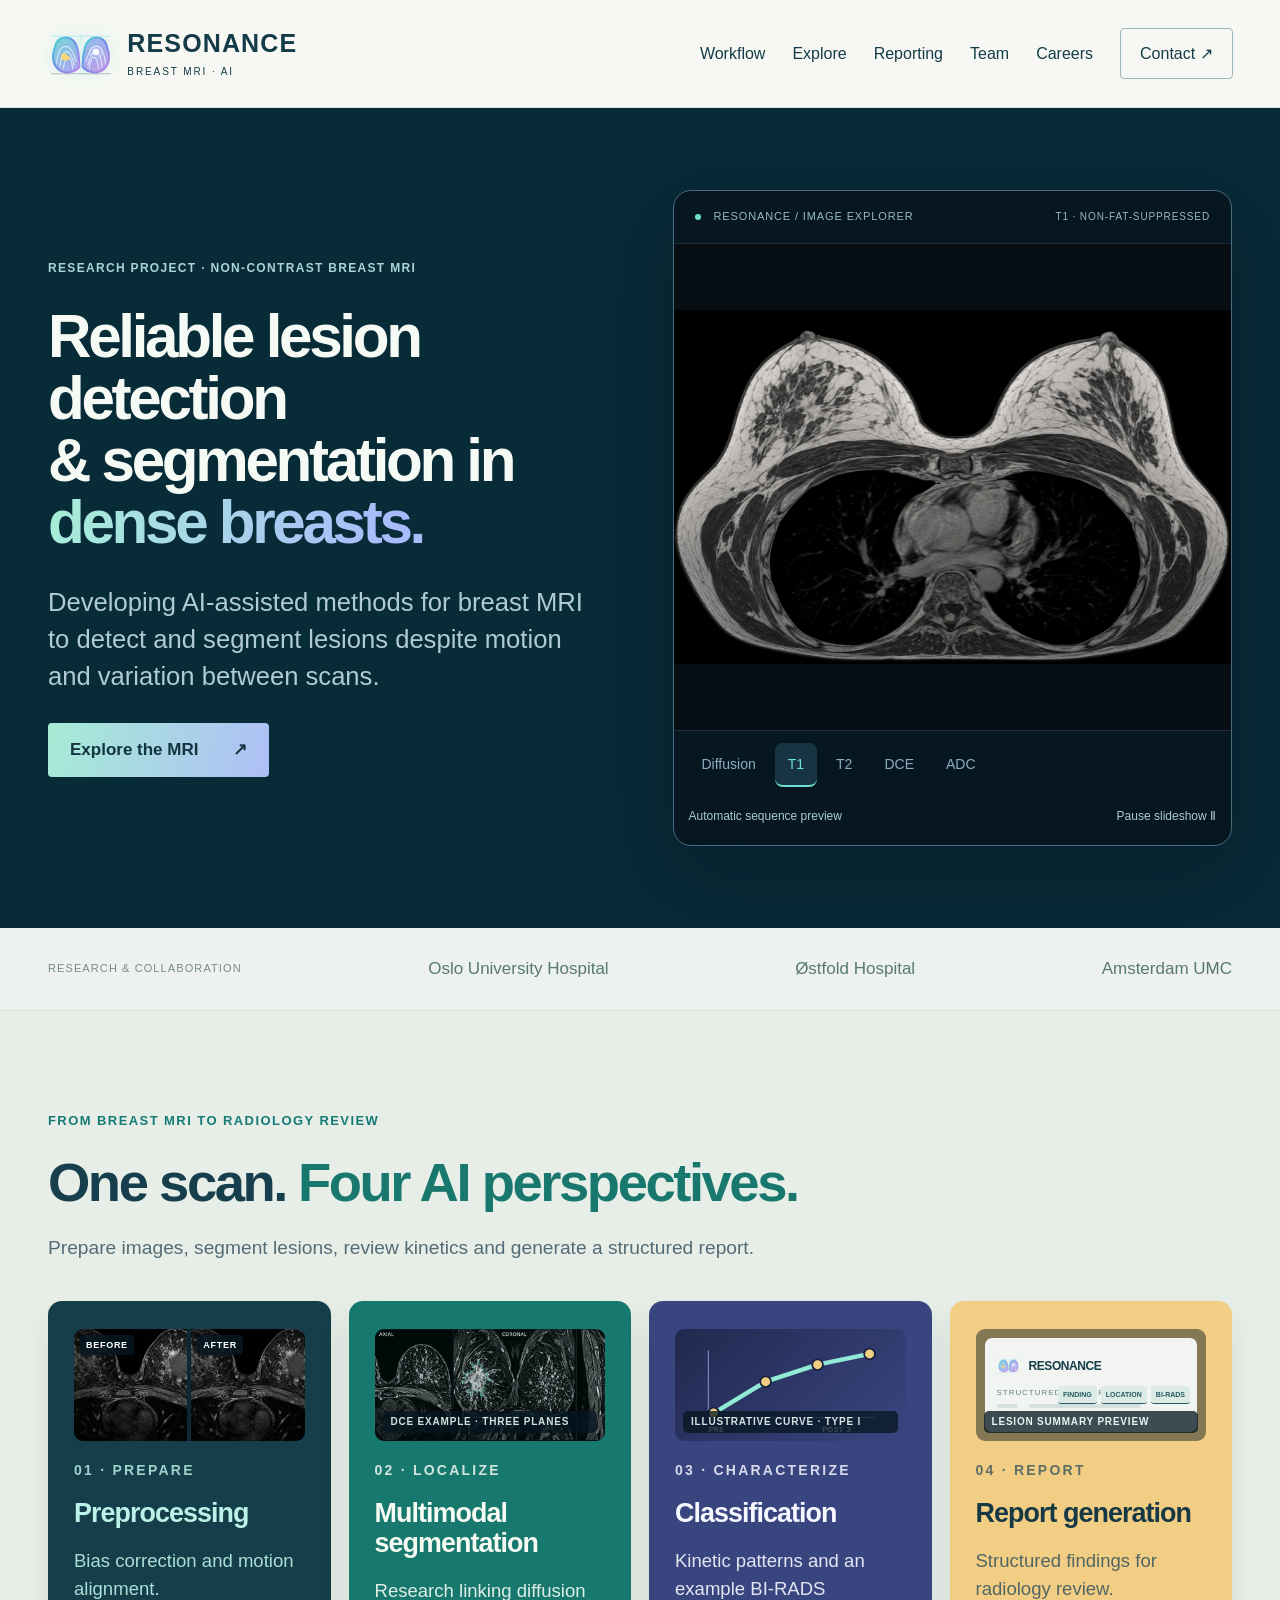
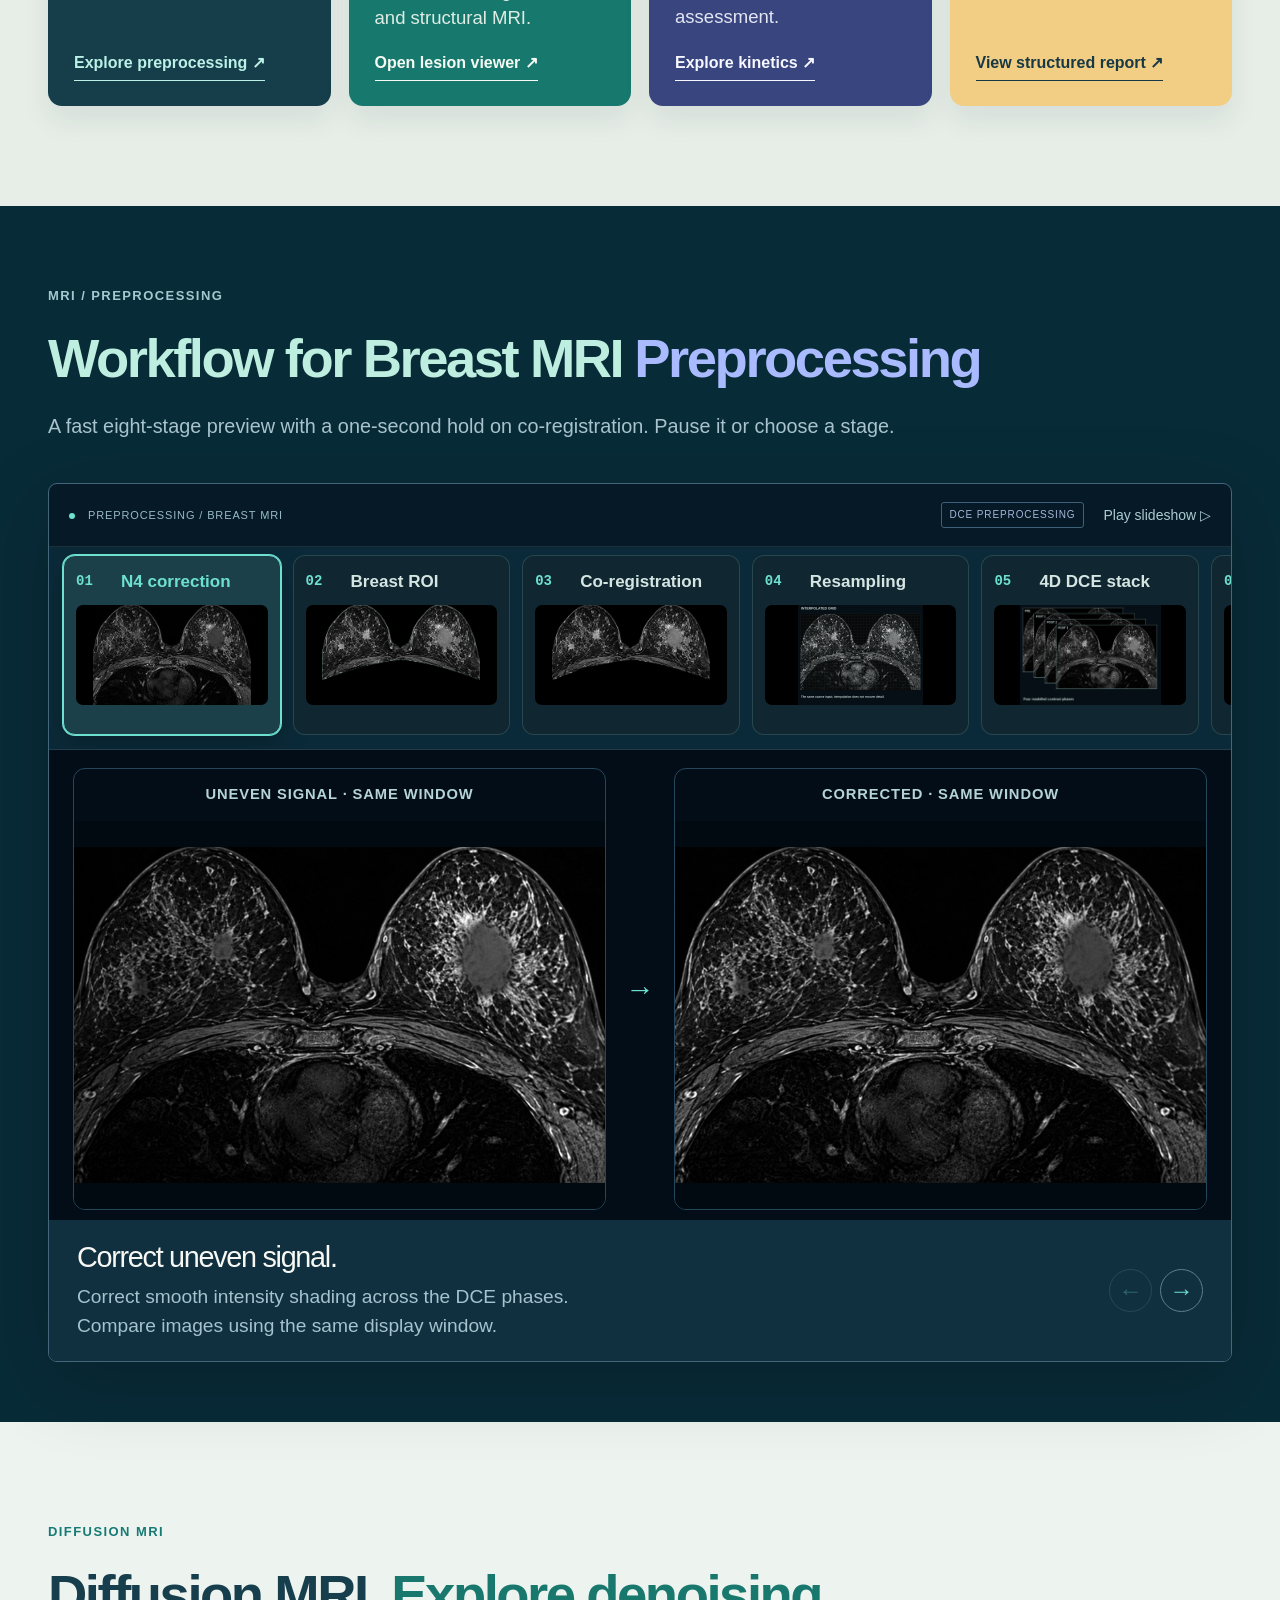
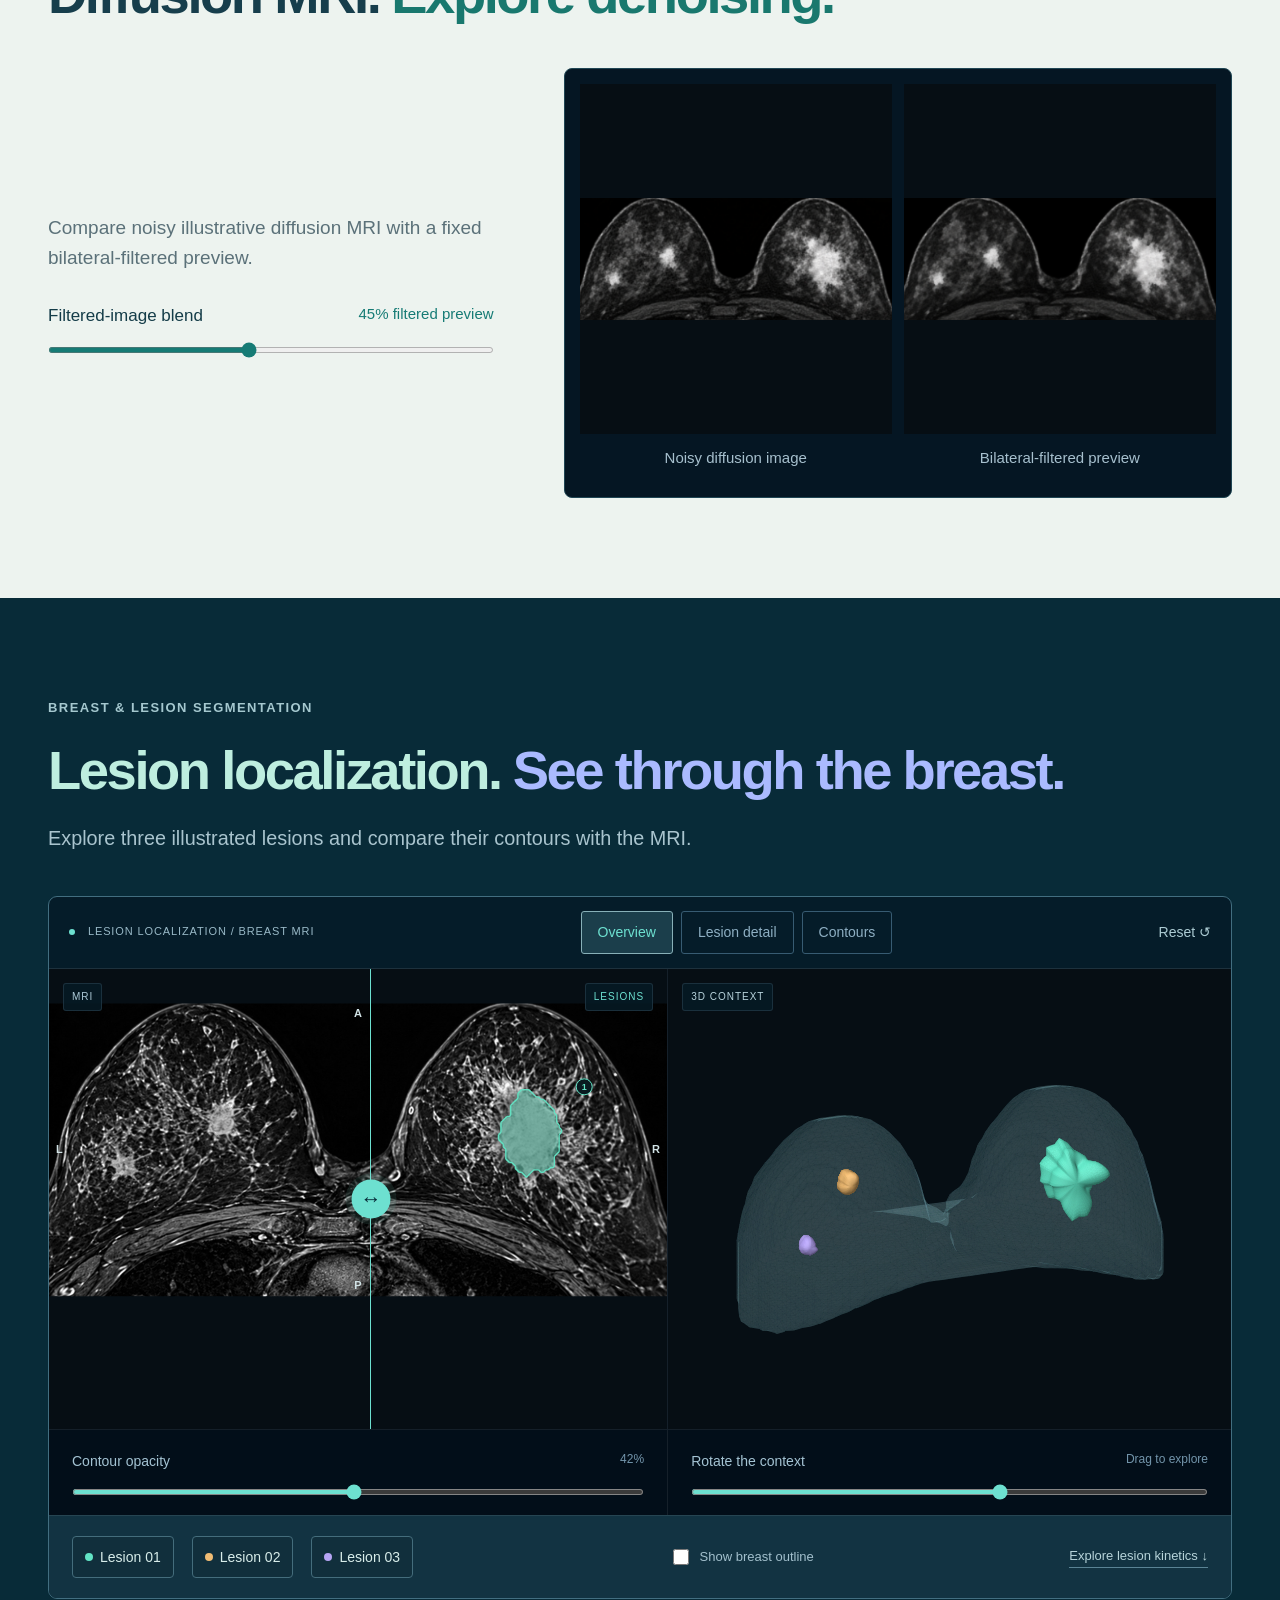
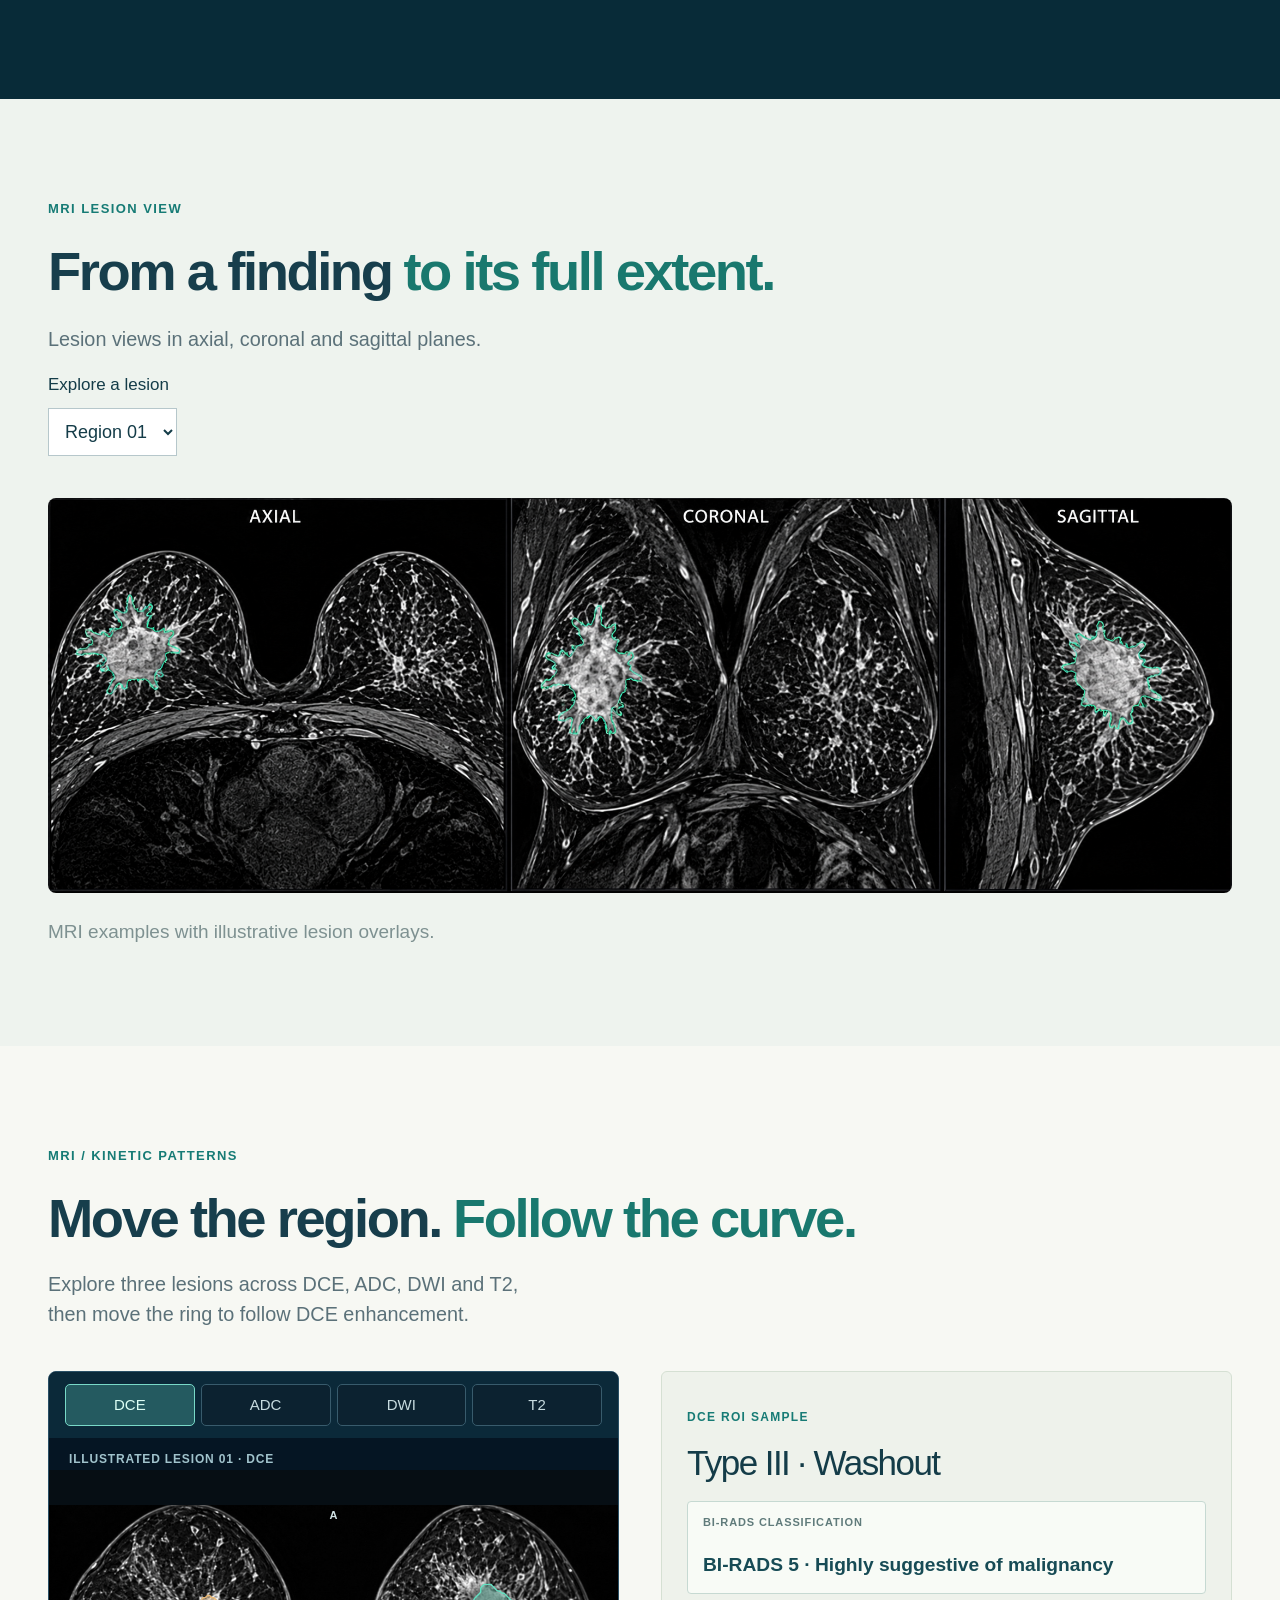
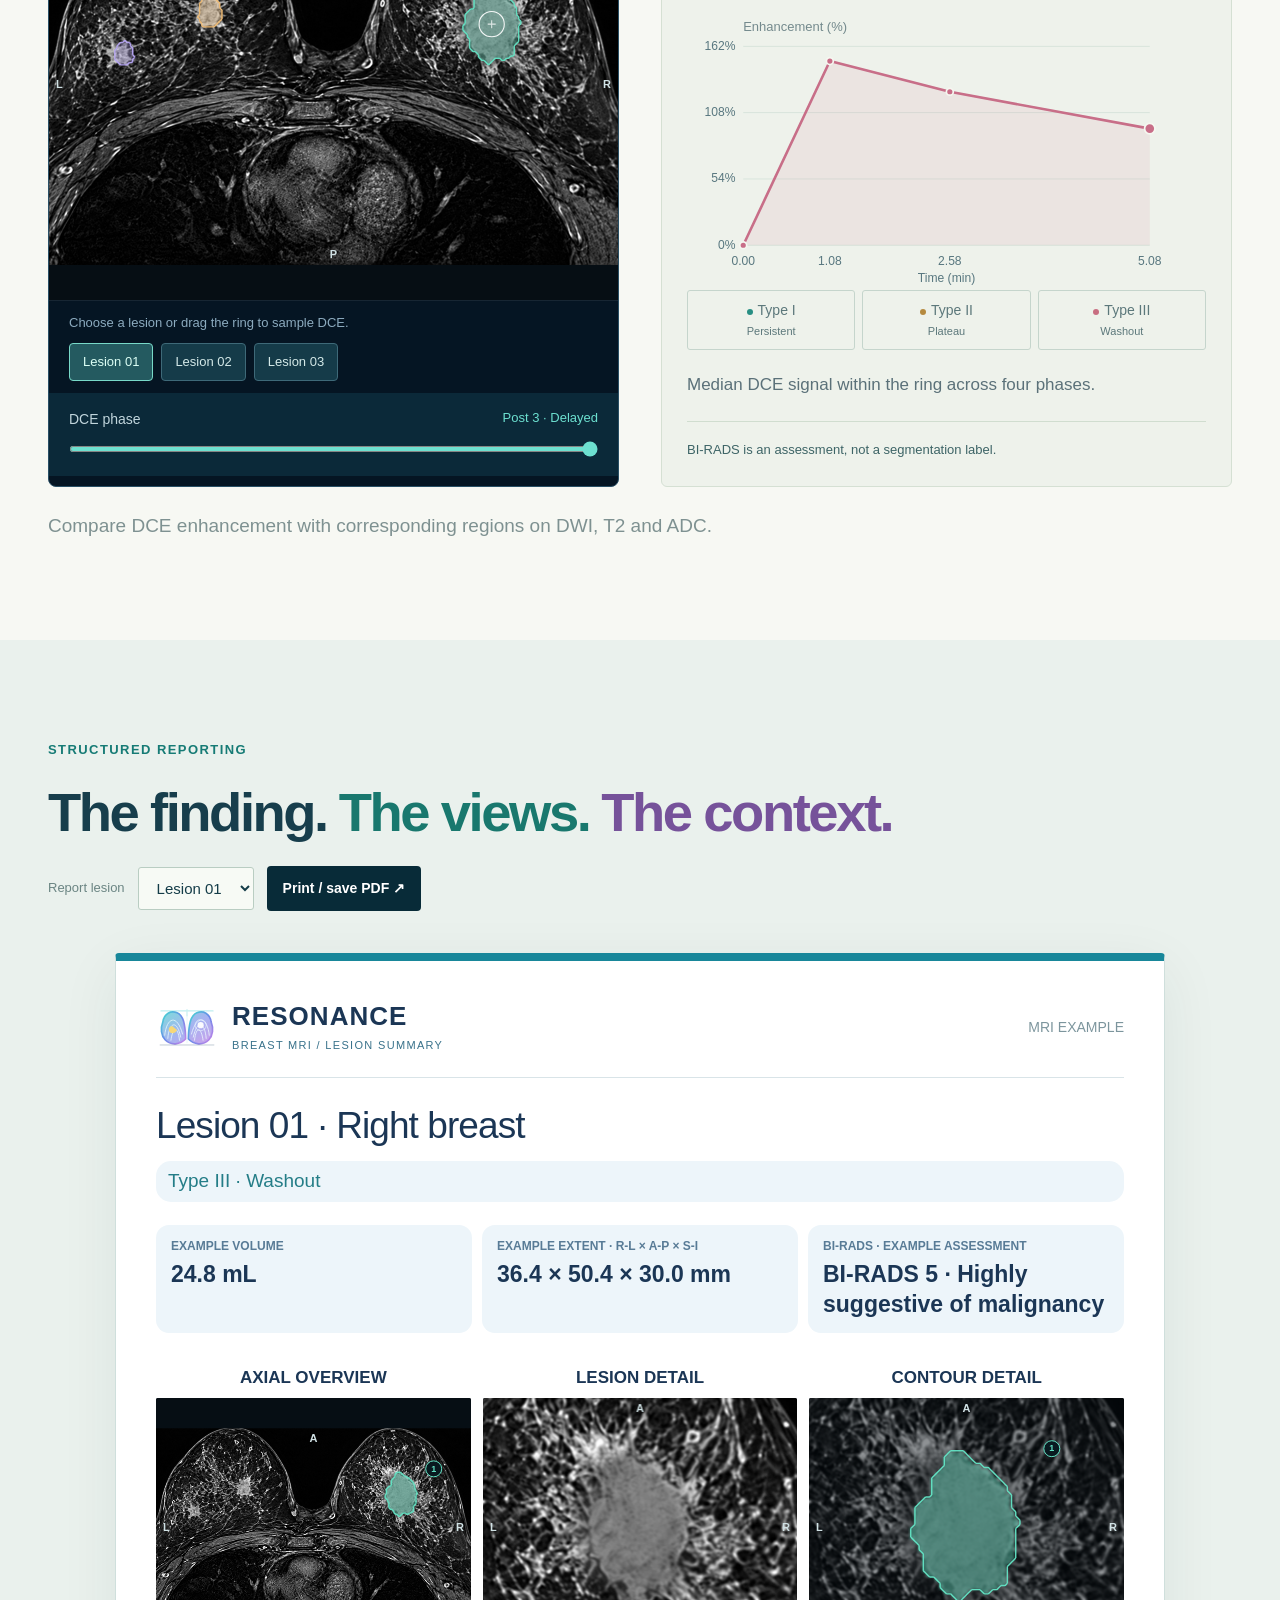
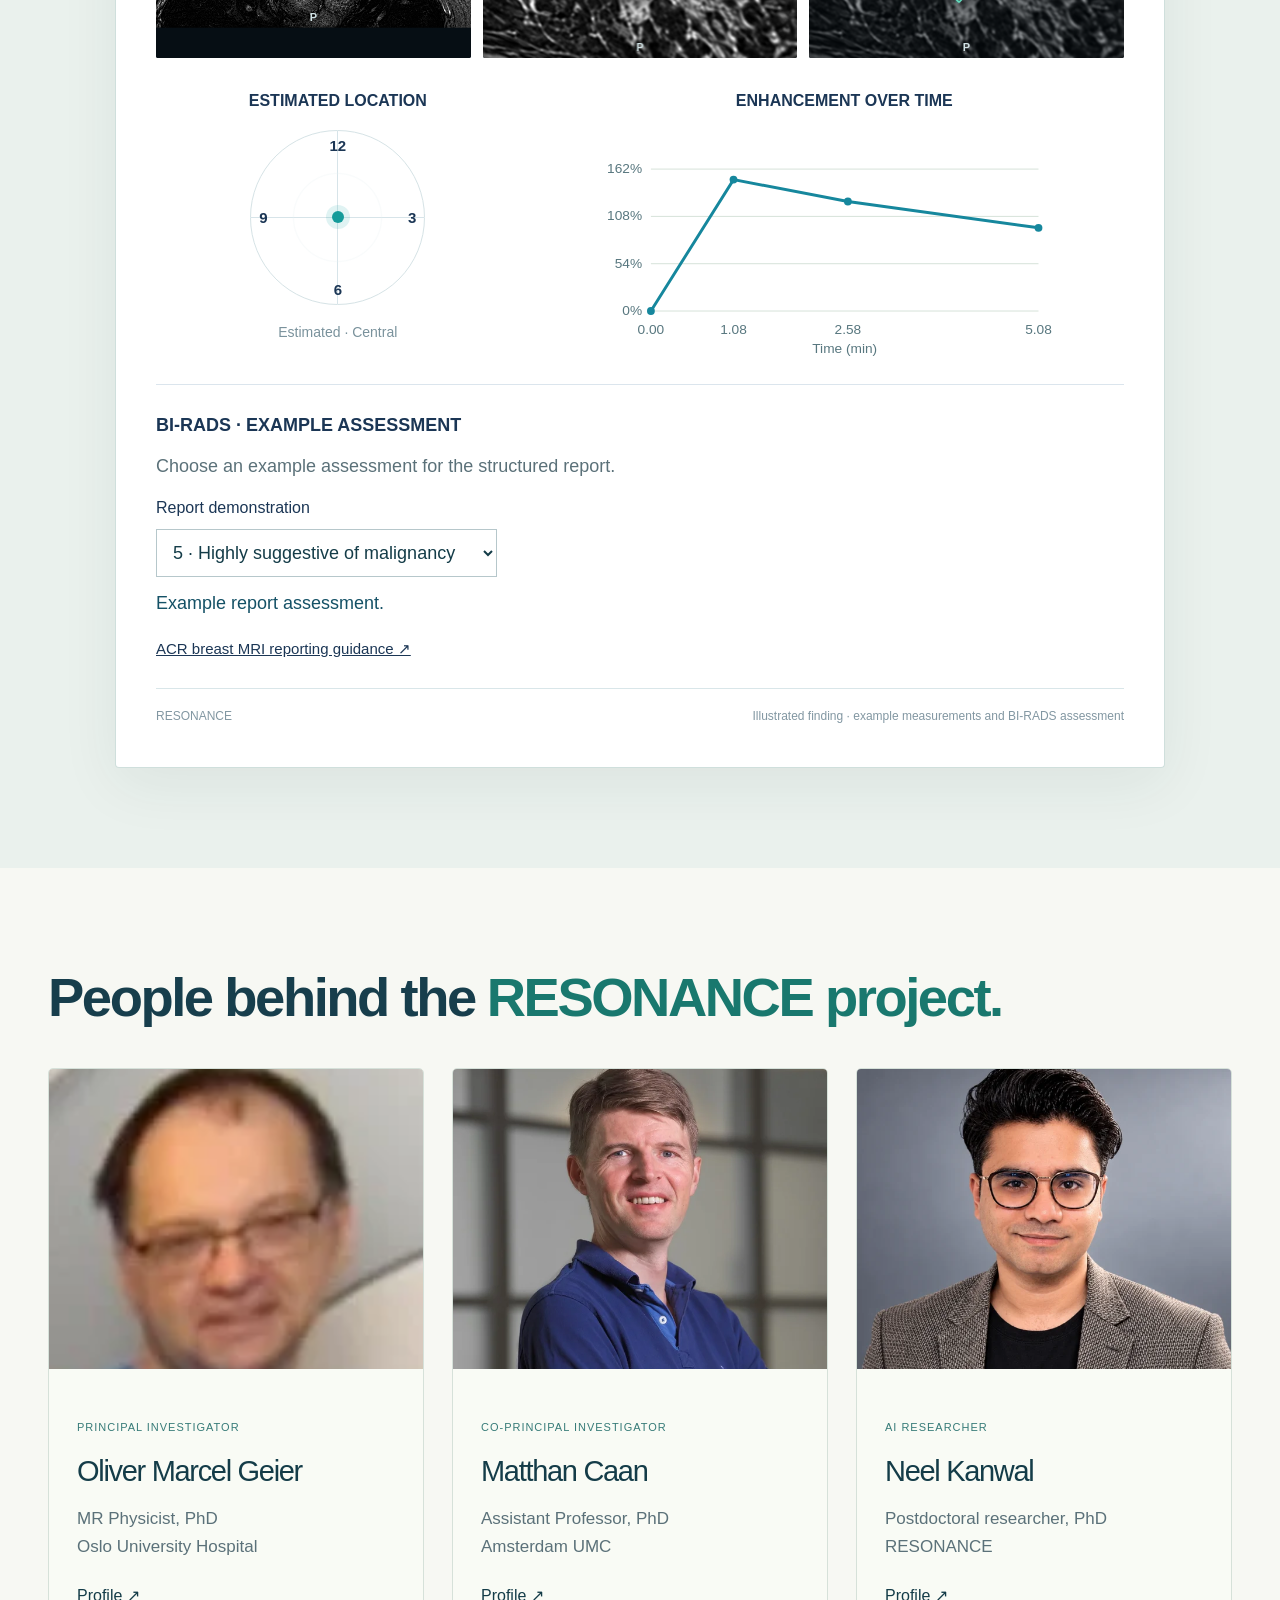
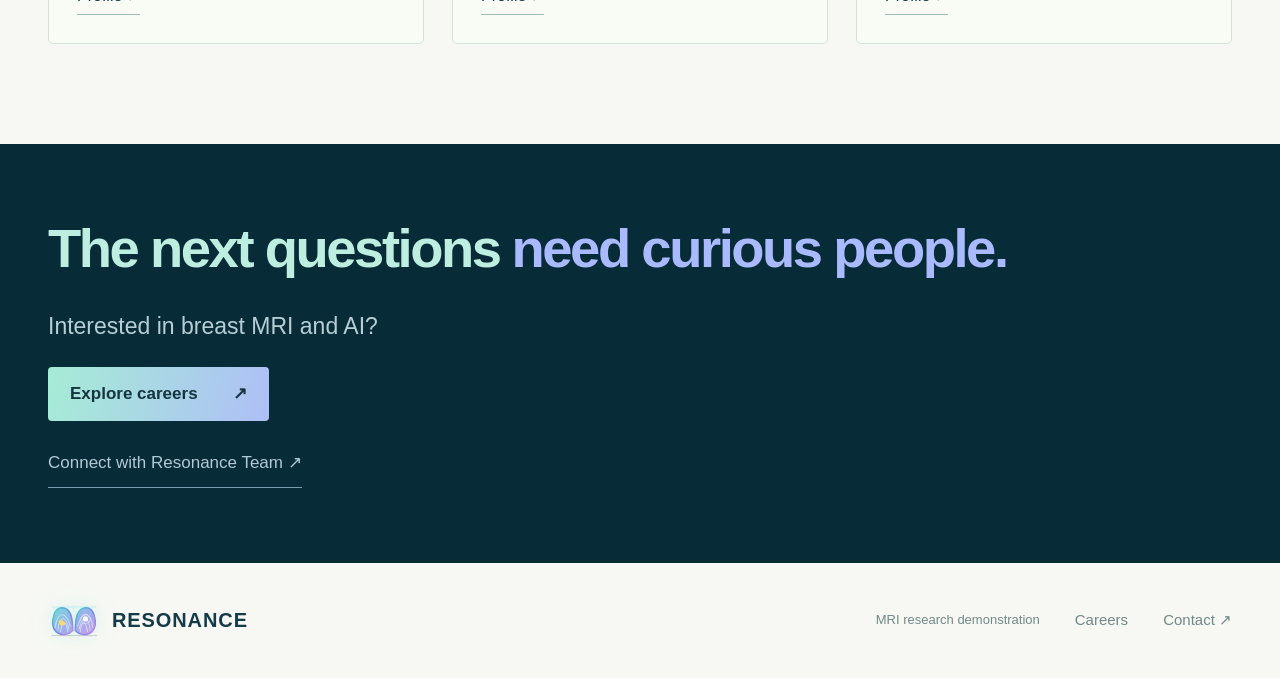
==== commit f3b2d126: "Speed up MRI and preprocessing slideshows Advance the MRI sequence preview every 1000 ms with a 220 " ====
--- a/index.html
+++ b/index.html
@@ -165,7 +165,7 @@
 <div>
 <div class="eyebrow light">MRI / PREPROCESSING</div>
 <h2 class="section-title"><span class="heading-phrase heading-tone-1">Workflow for Breast MRI</span> <span class="heading-phrase heading-tone-2">Preprocessing</span></h2>
-<p>The eight-stage slideshow advances every second. Pause it or choose a stage.</p>
+<p>A fast eight-stage preview with a one-second hold on co-registration. Pause it or choose a stage.</p>
 </div>
 </div>
 <div class="pipeline-scroll" id="pipelineScroll">
@@ -601,7 +601,7 @@
 <script src="kinetic-assets.js?v=synthetic-roi-boundary-20261028-1"></script>
 <script src="mri-demo.js?v=kinetic-pointer-20261029-1">
 </script>
-<script src="app.js?v=kinetic-pointer-20261029-1">
+<script src="app.js?v=slideshow-speed-20261029-1">
 </script>
 </body>
 </html>
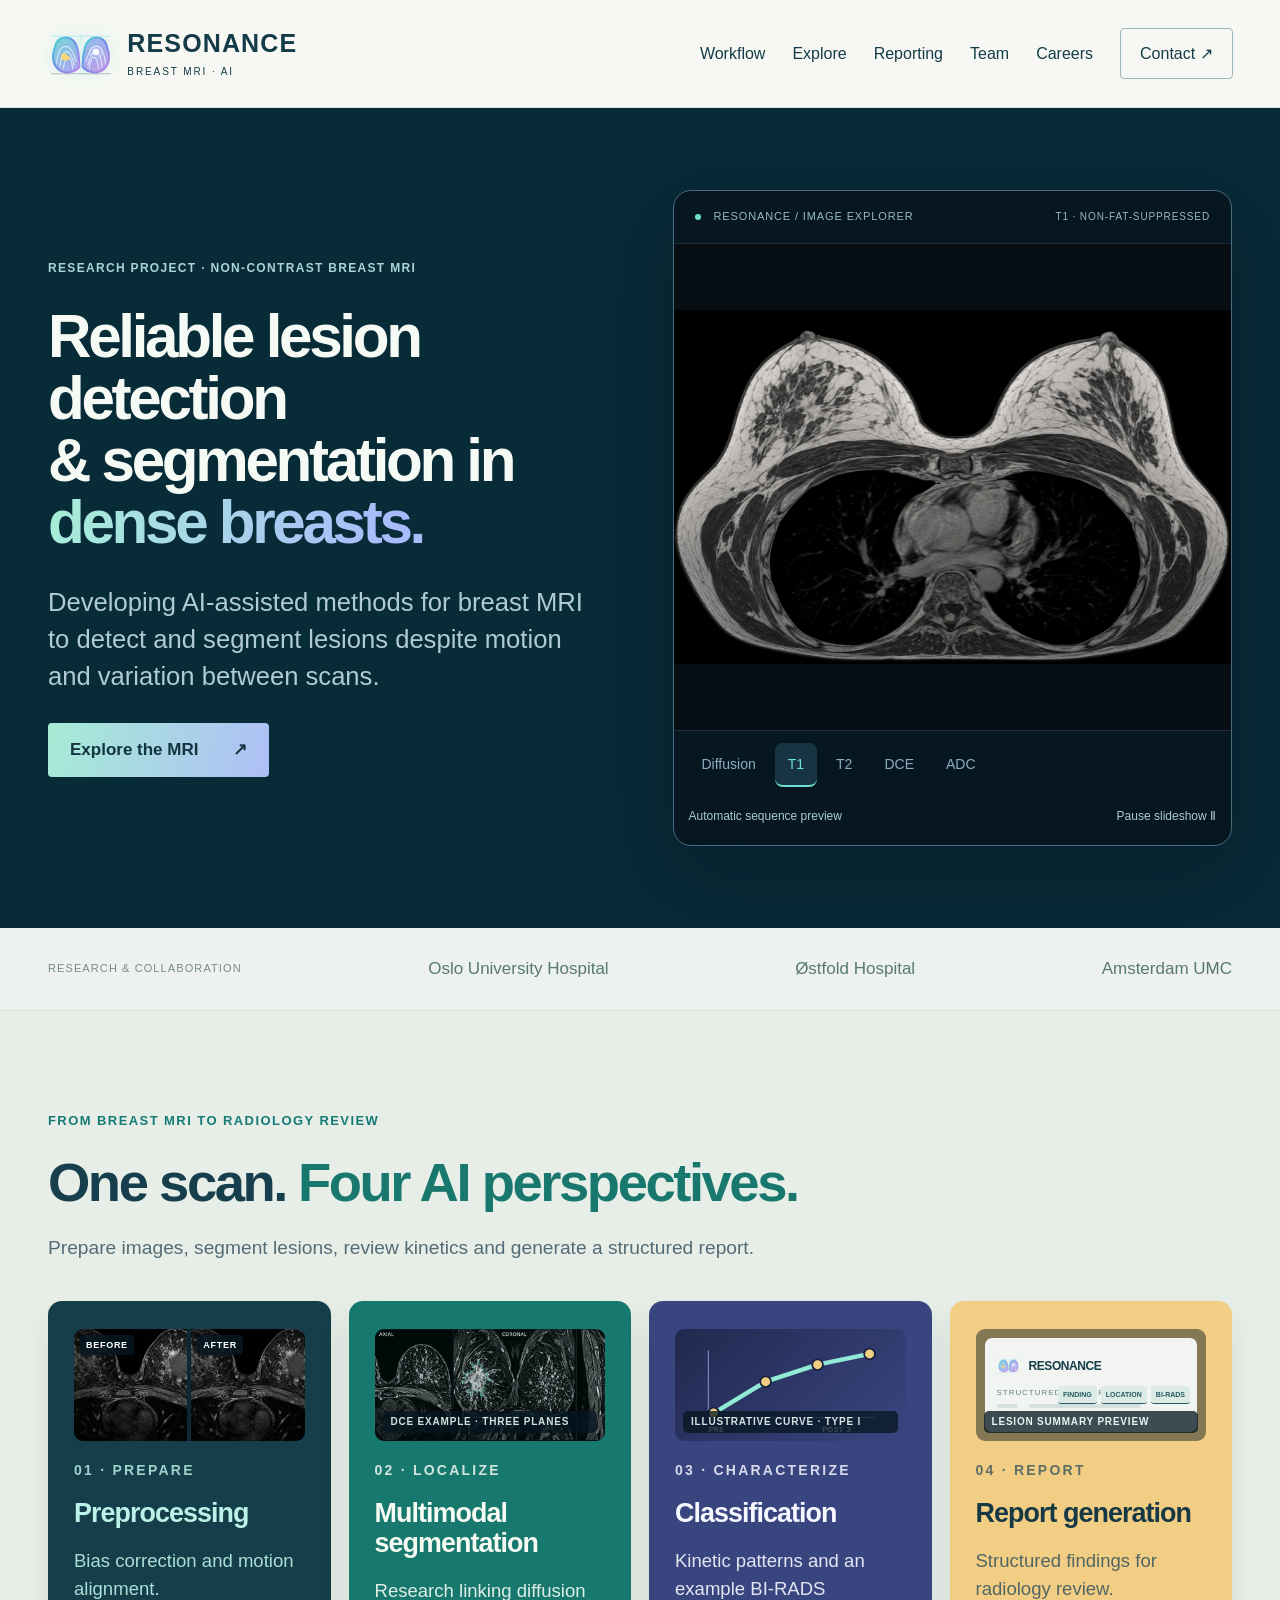
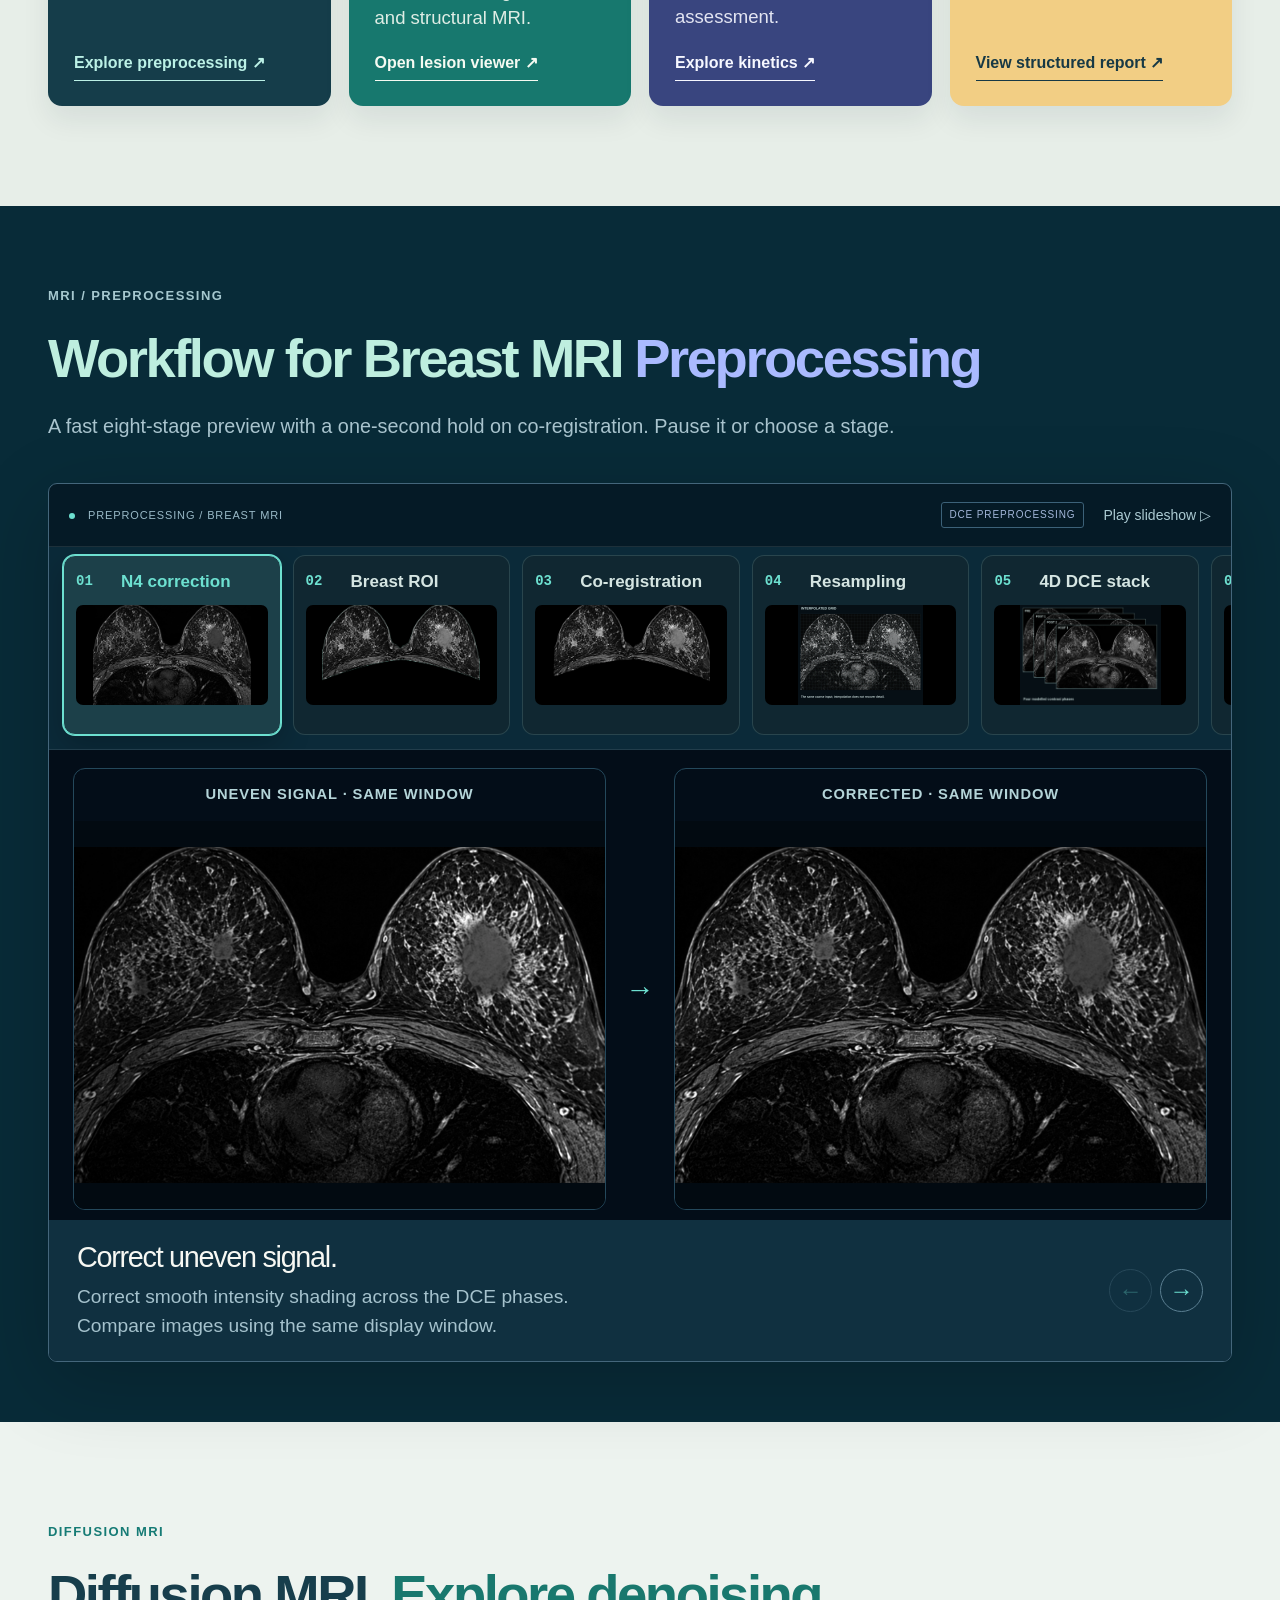
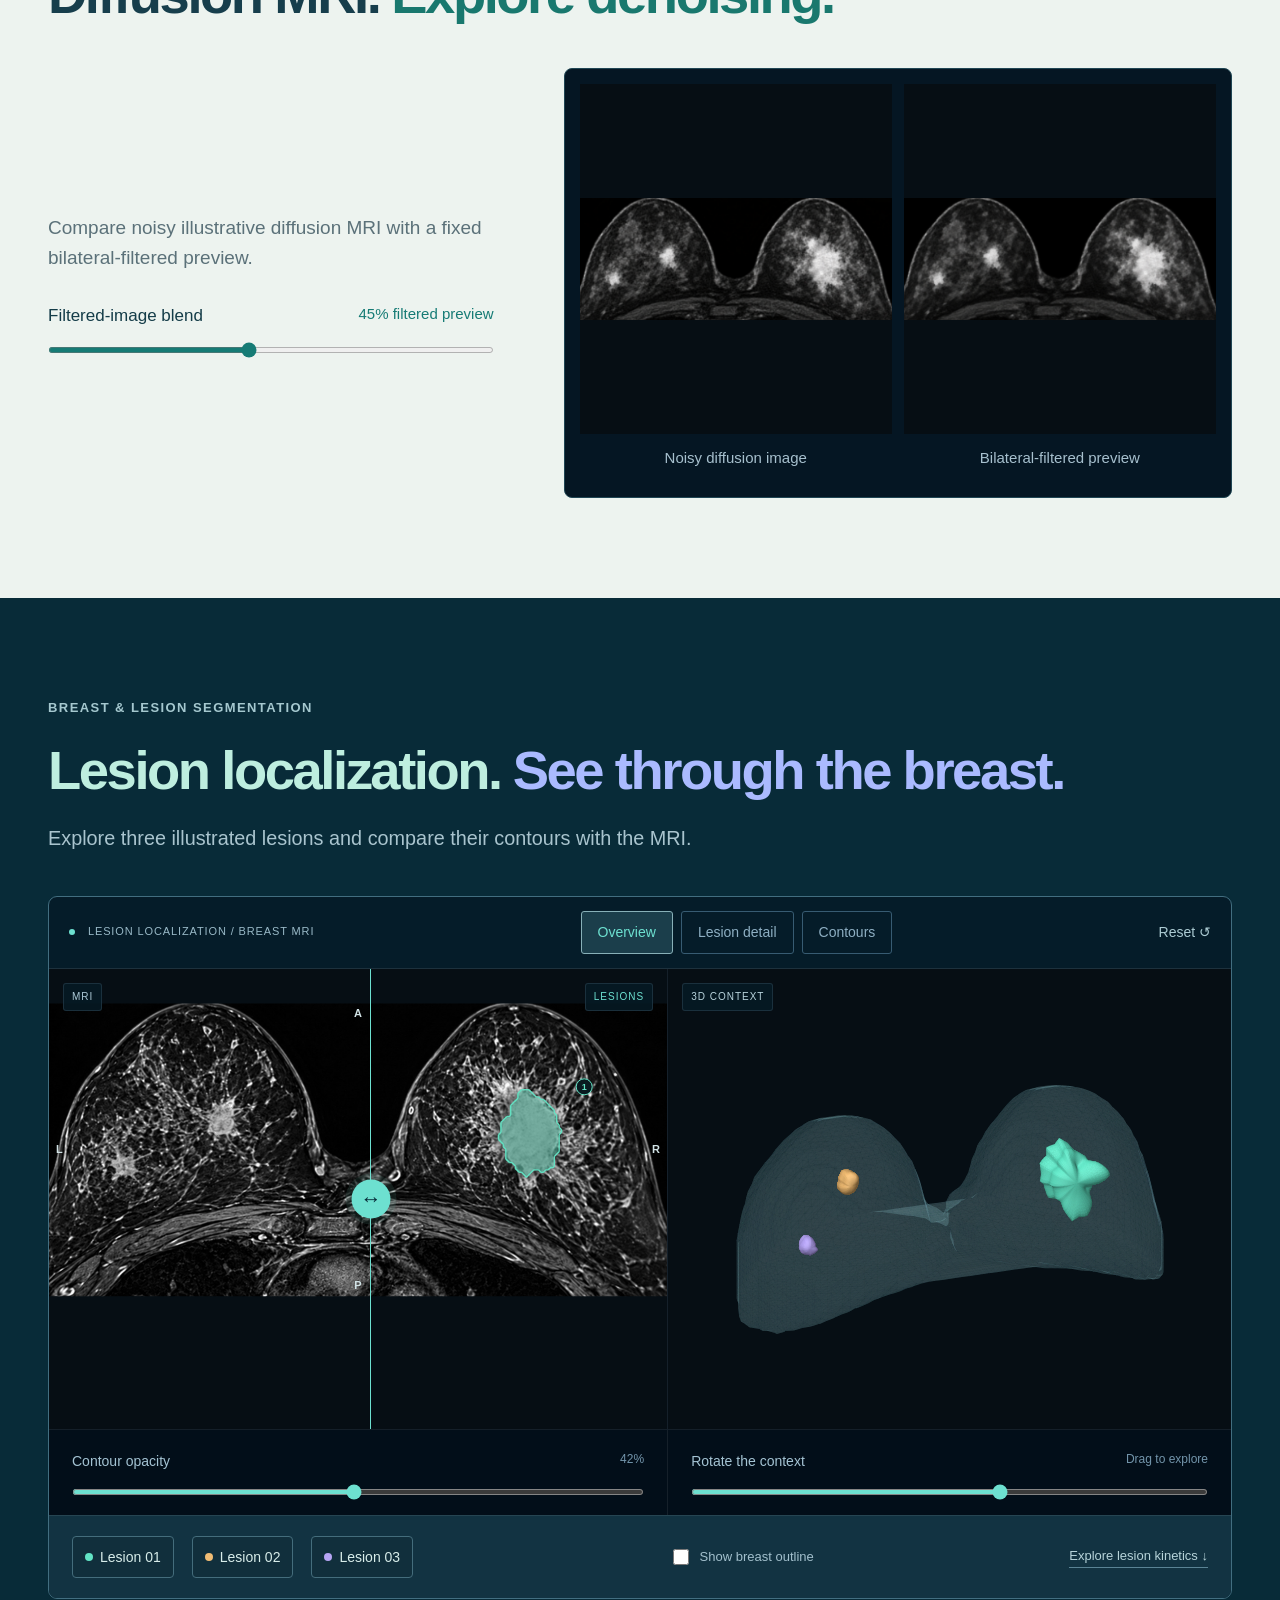
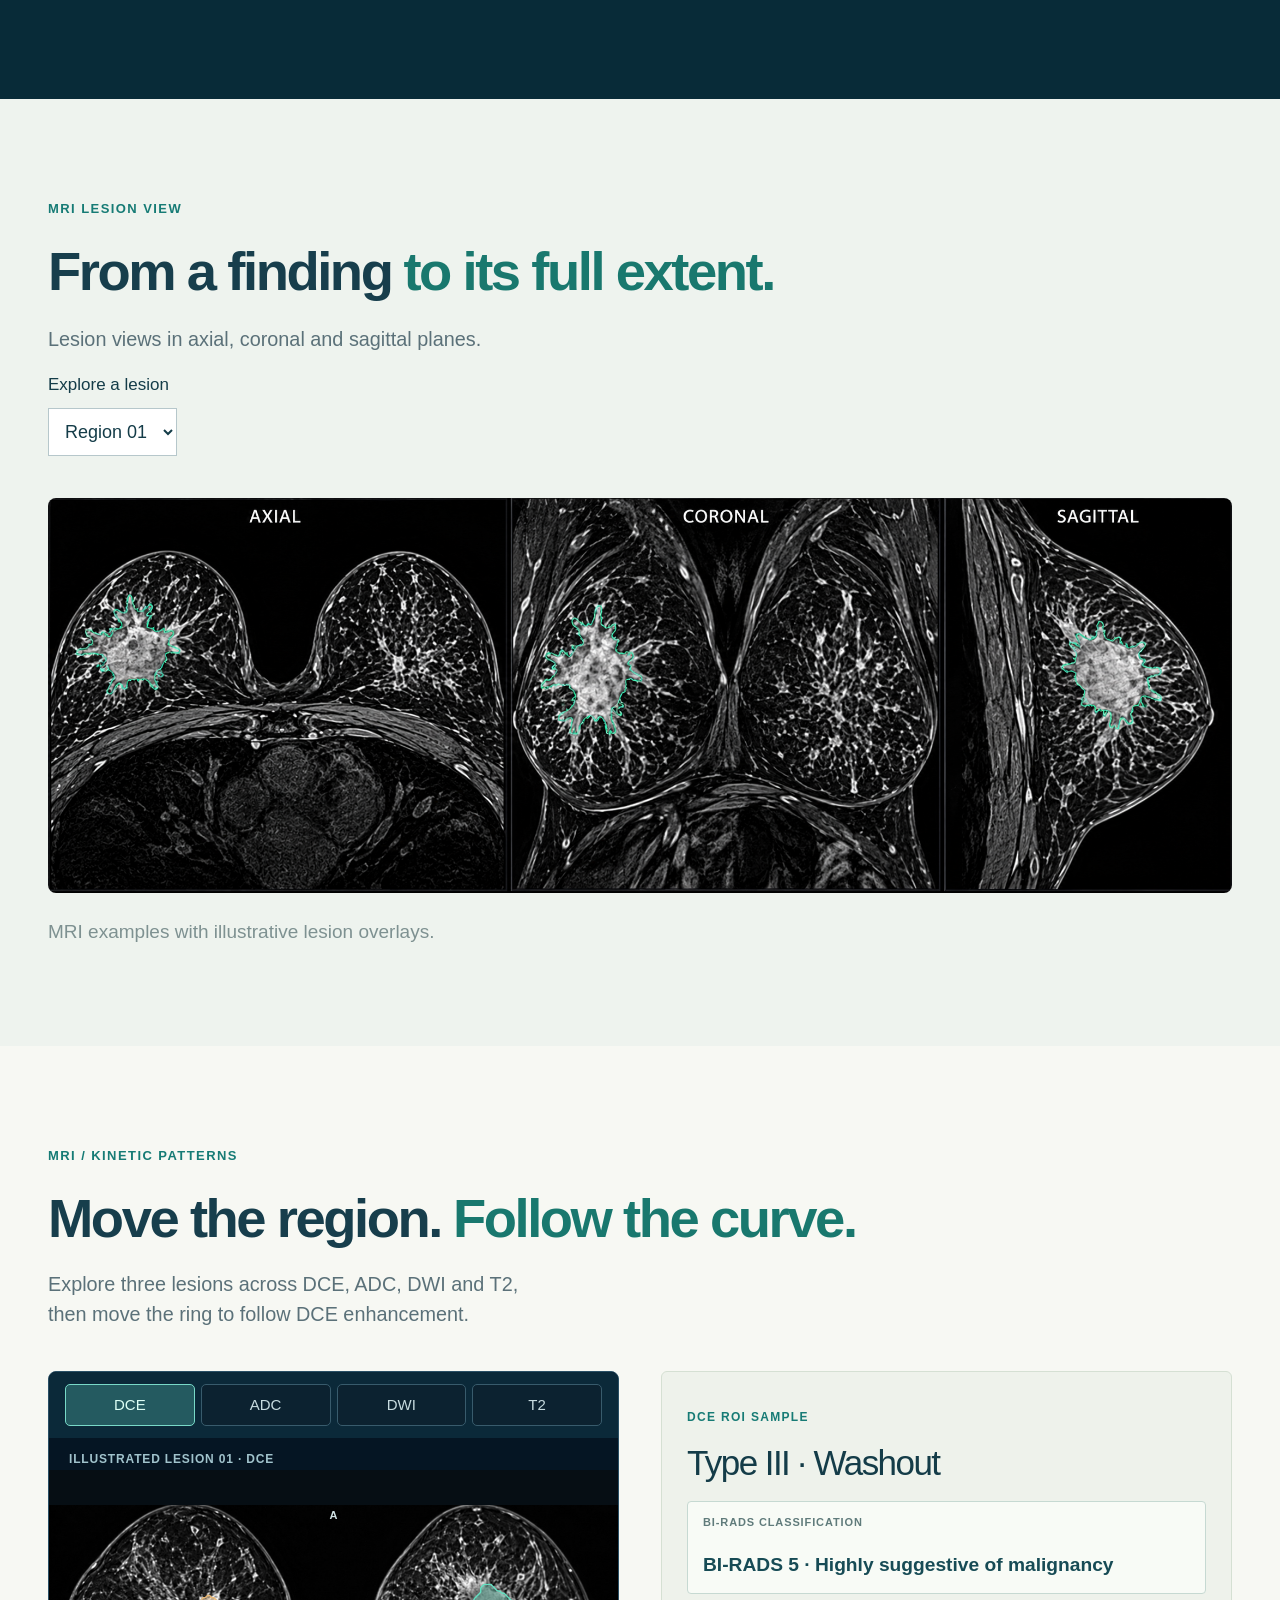
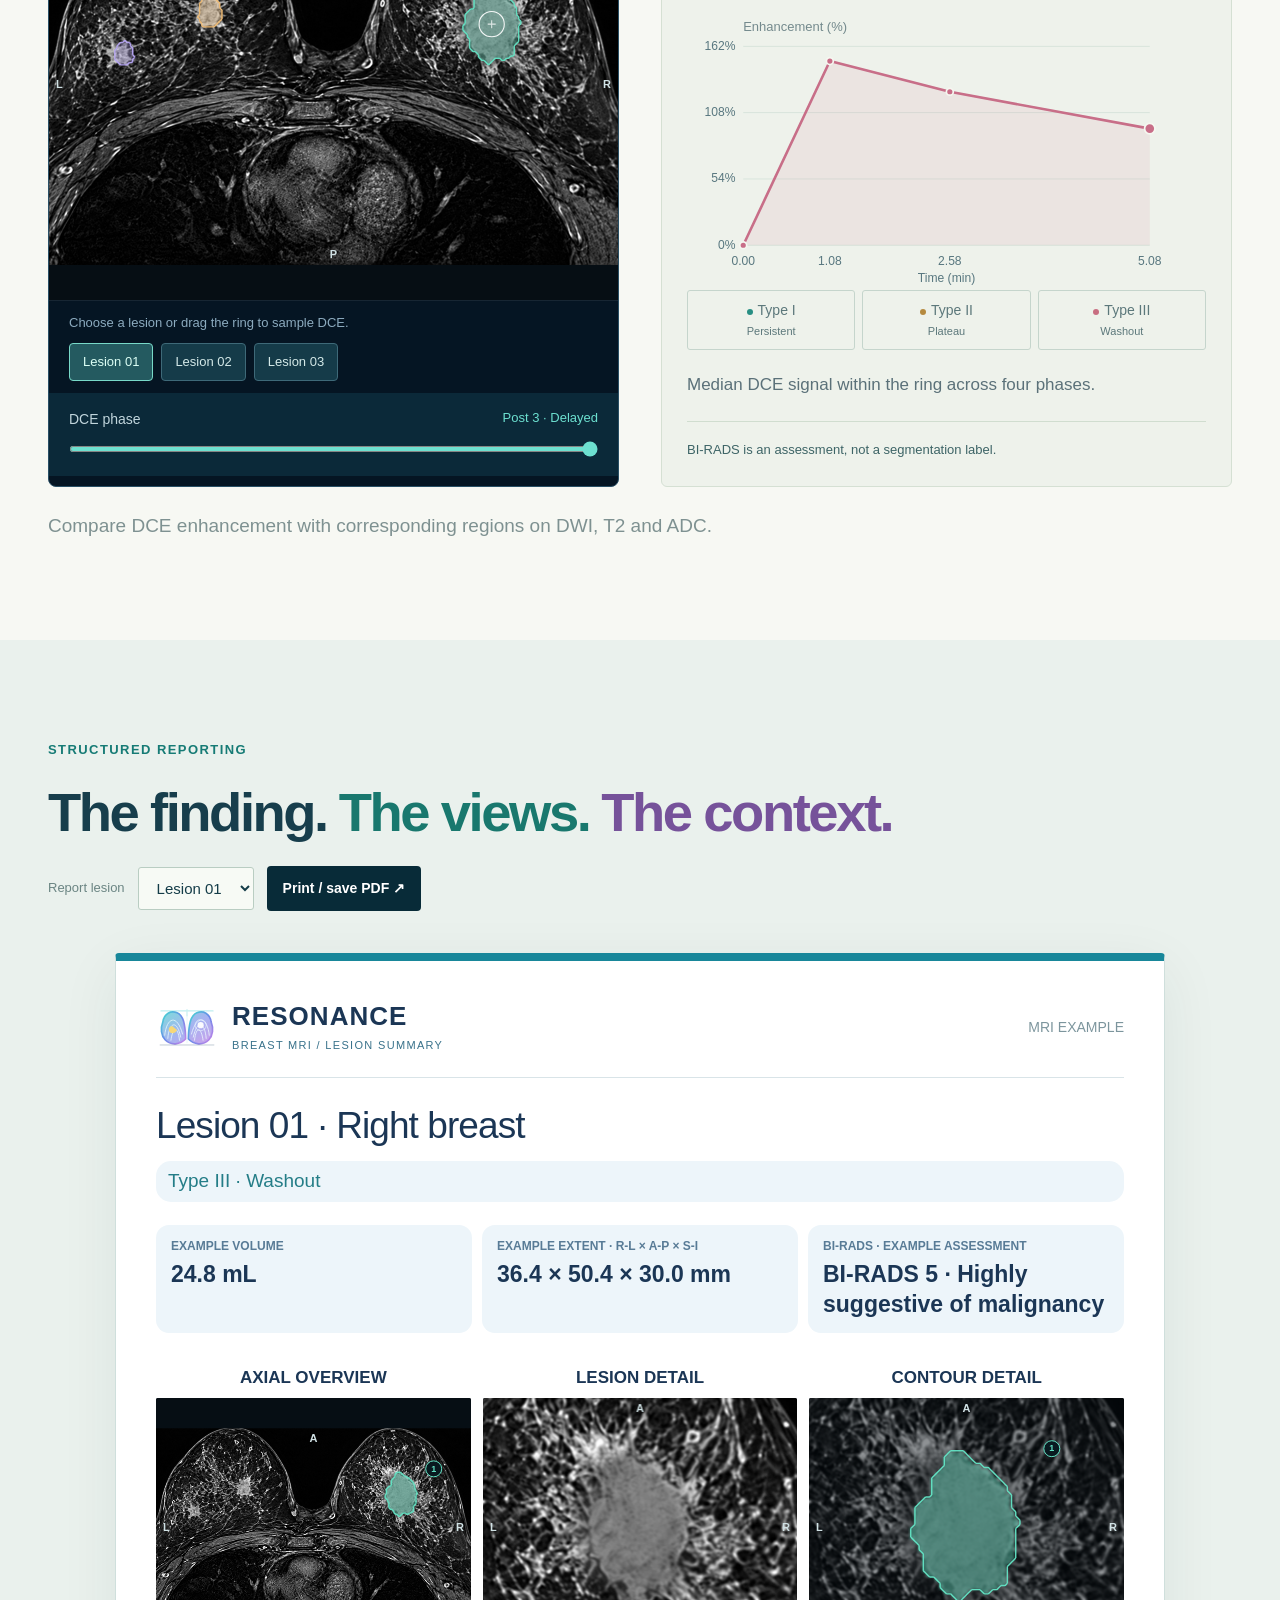
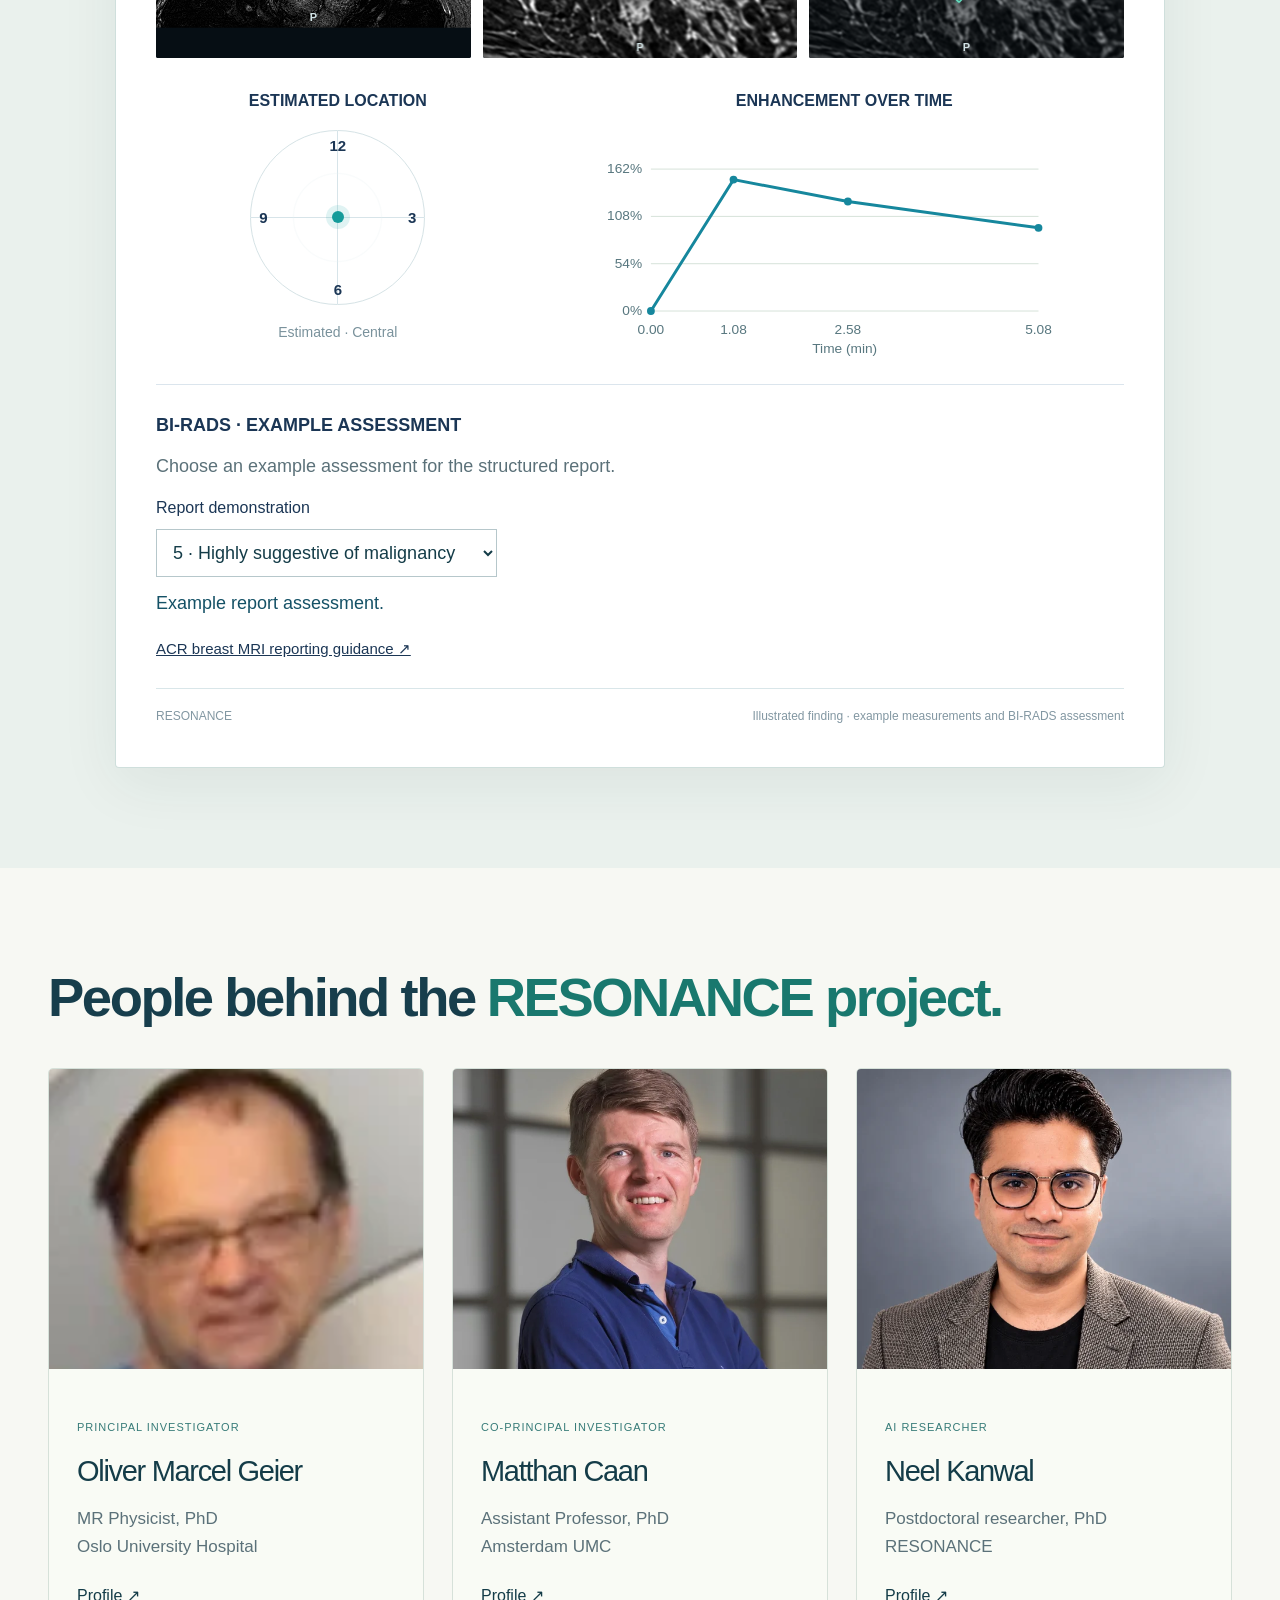
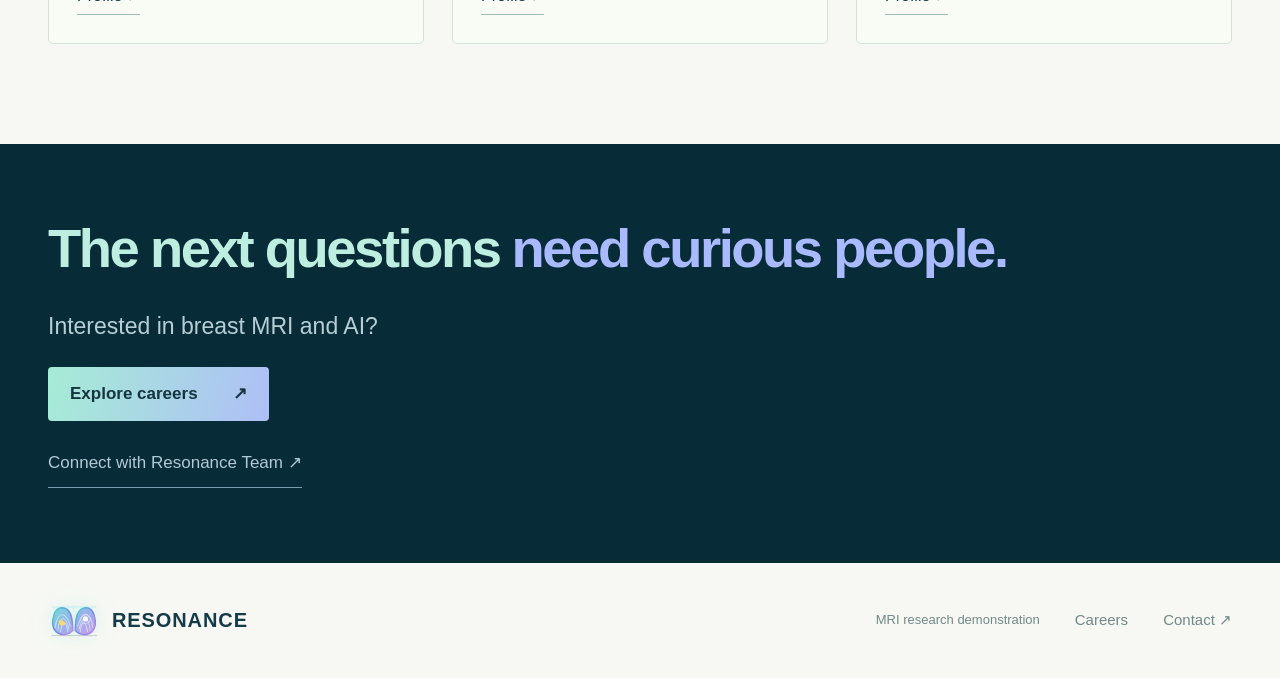
==== commit de603555: "Hold on visible co-registration instead of carousel movement Wait for decoded before/after images an" ====
--- a/index.html
+++ b/index.html
@@ -191,7 +191,7 @@
 </button>
 <button data-step="2">
 <small>03</small>
-<img src="data:image/svg+xml,%3Csvg%20xmlns=%22http://www.w3.org/2000/svg%22%20width=%221%22%20height=%221%22%3E%3Cpath%20fill=%22%23060e14%22%20d=%22M0%200h1v1H0z%22/%3E%3C/svg%3E" data-illustration="coreg-roi-reference" alt="" loading="eager">
+<img src="data:image/svg+xml,%3Csvg%20xmlns=%22http://www.w3.org/2000/svg%22%20width=%221%22%20height=%221%22%3E%3Cpath%20fill=%22%23060e14%22%20d=%22M0%200h1v1H0z%22/%3E%3C/svg%3E" data-illustration="coreg-motion-added" alt="" loading="eager">
 <span>Co-registration</span>
 </button>
 <button data-step="3">
@@ -595,13 +595,13 @@
 <a href="https://www.linkedin.com/in/neel-kanwal/" target="_blank" rel="noopener">Contact ↗</a>
 </div>
 </footer>
-<script src="assets/reference/illustrations.js?v=synthetic-roi-boundary-20261028-1"></script>
+<script src="assets/reference/illustrations.js?v=coreg-visible-hold-20261029-1"></script>
 <script src="demo-assets.js?v=3d-depth-20261029-1">
 </script>
 <script src="kinetic-assets.js?v=synthetic-roi-boundary-20261028-1"></script>
 <script src="mri-demo.js?v=kinetic-pointer-20261029-1">
 </script>
-<script src="app.js?v=slideshow-speed-20261029-1">
+<script src="app.js?v=coreg-visible-hold-20261029-1">
 </script>
 </body>
 </html>
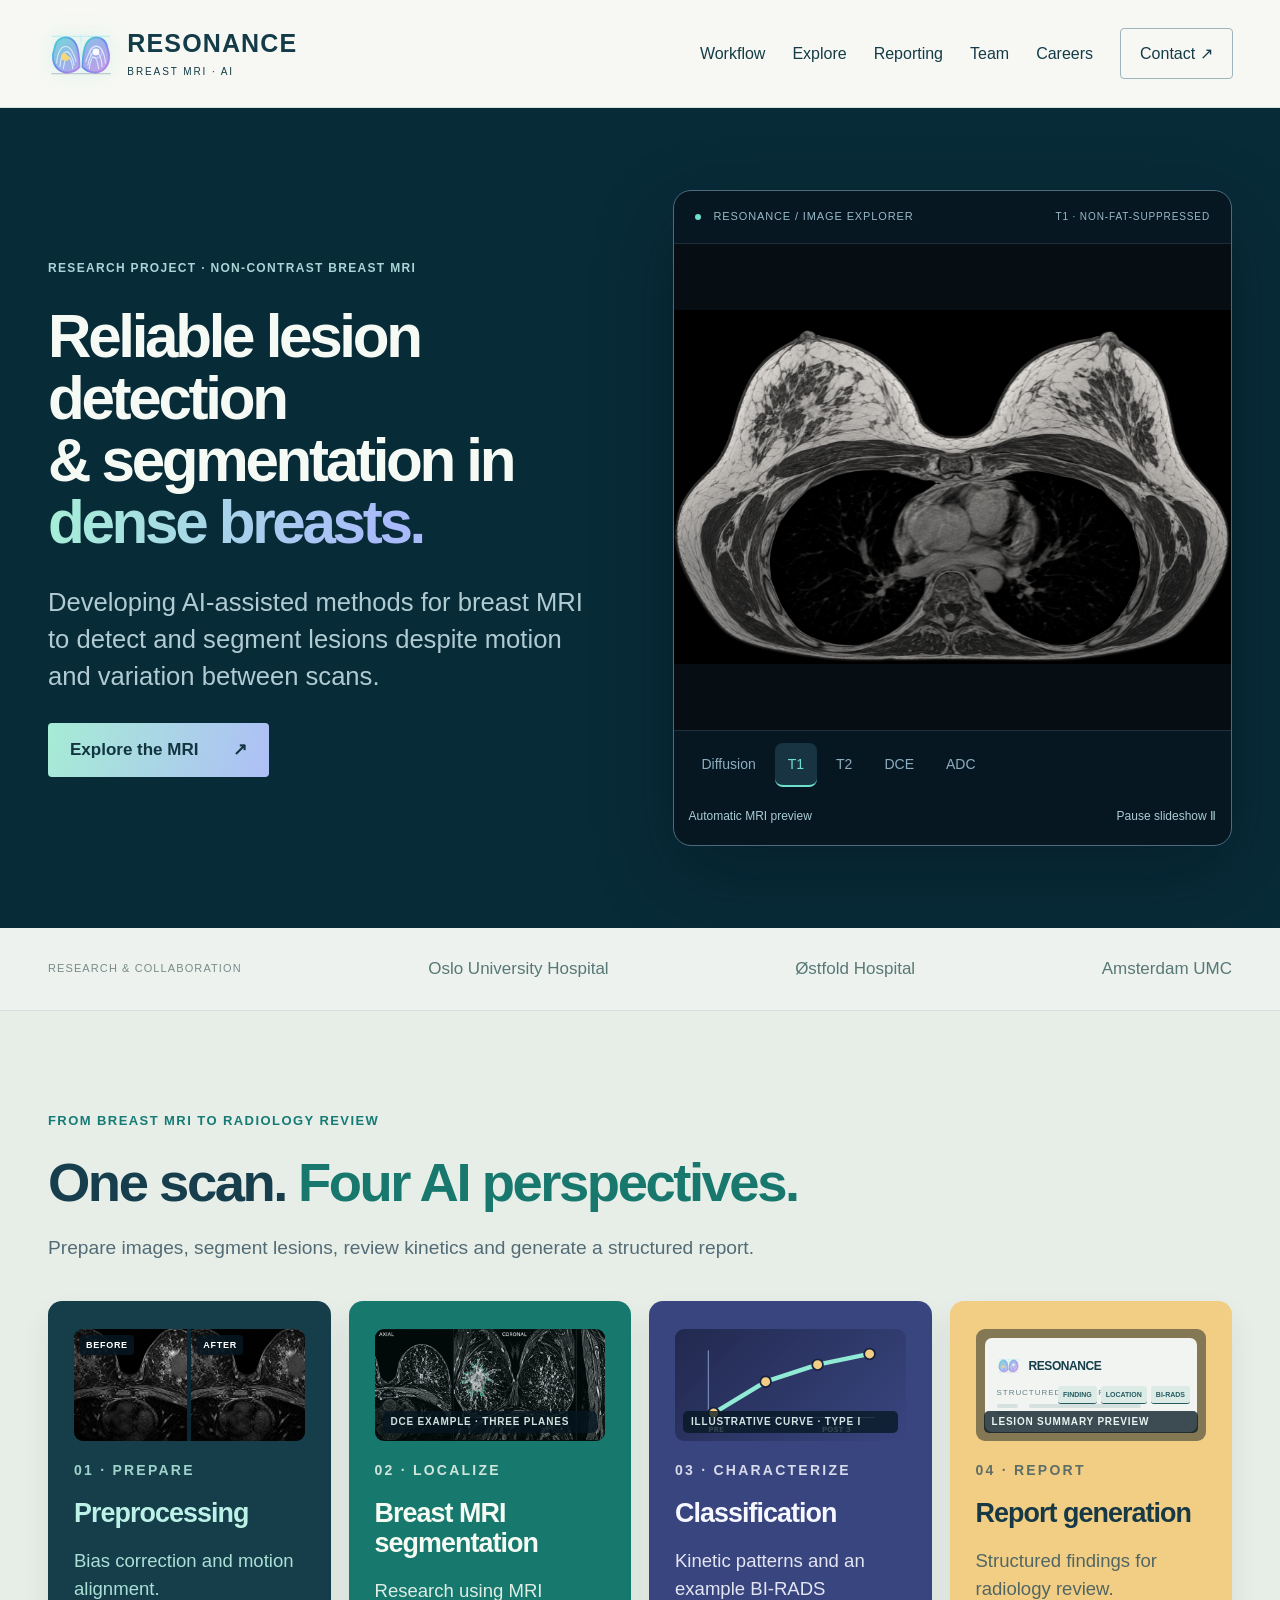
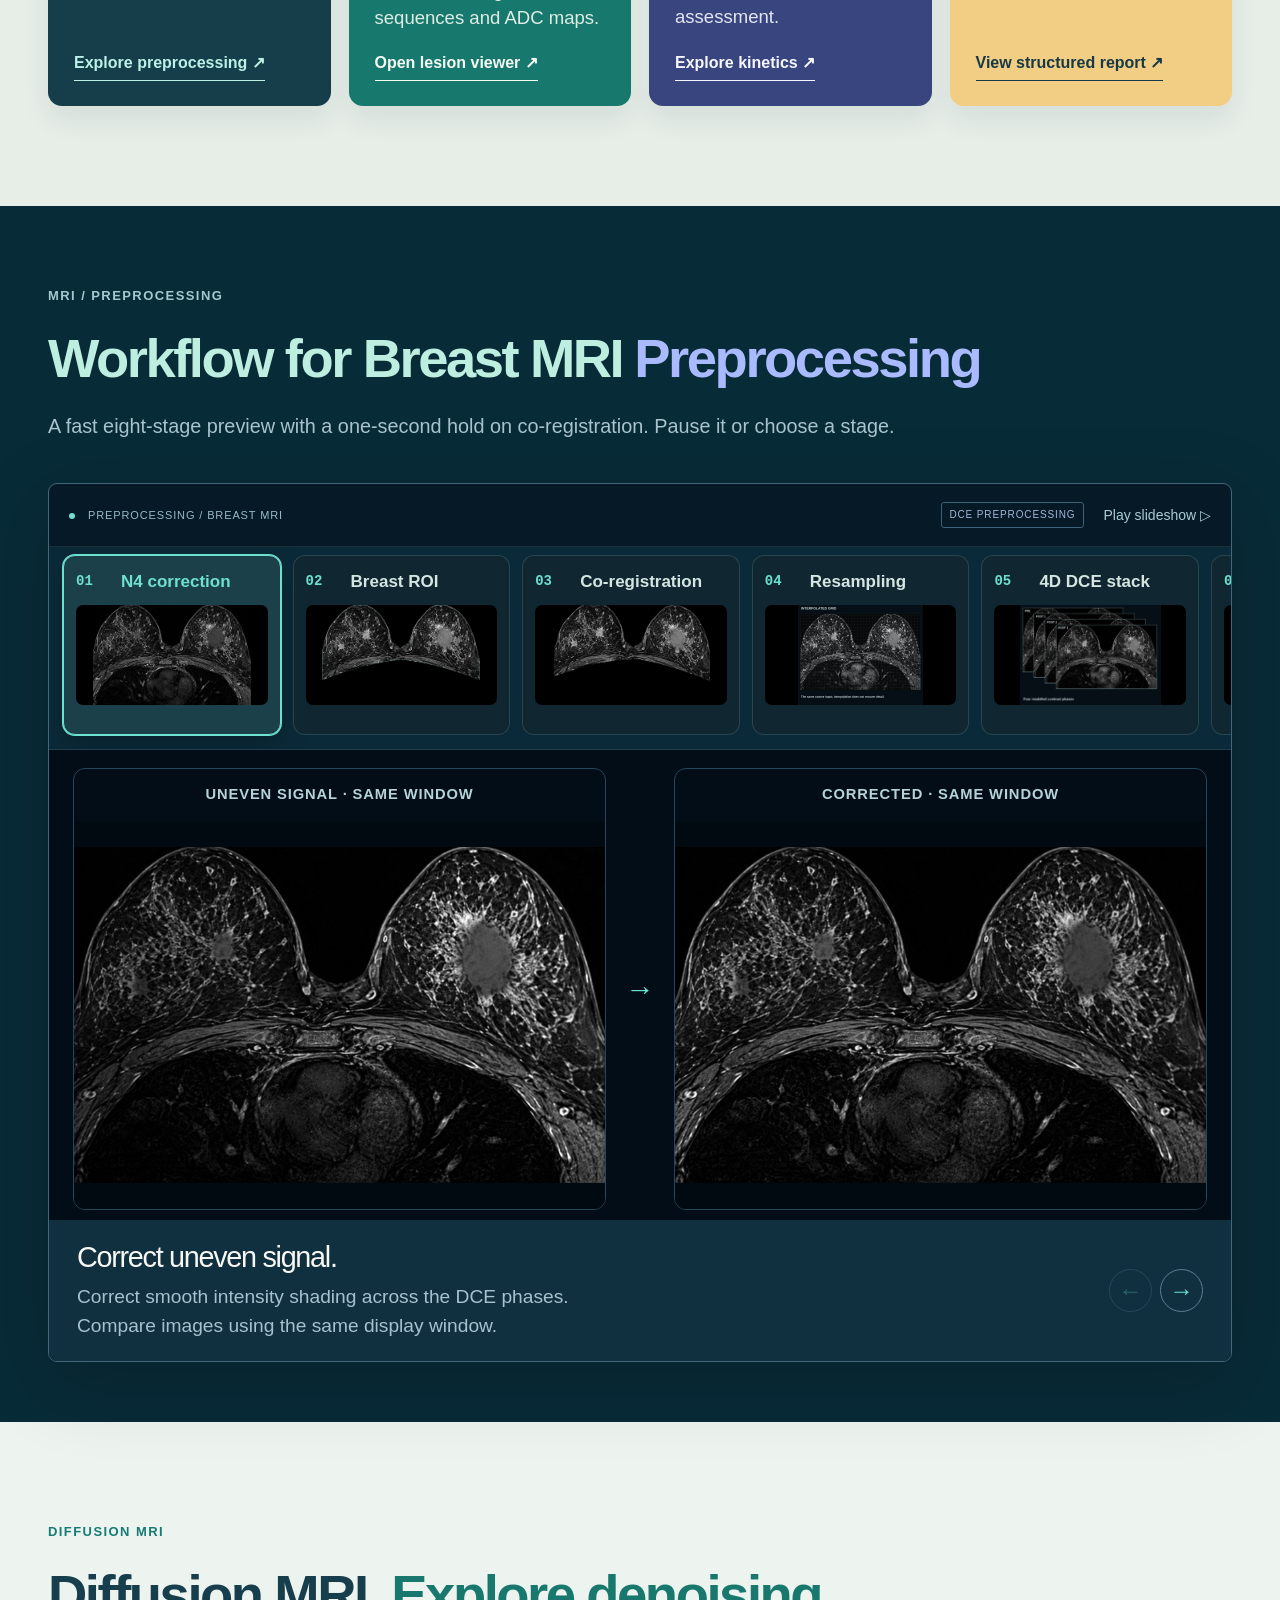
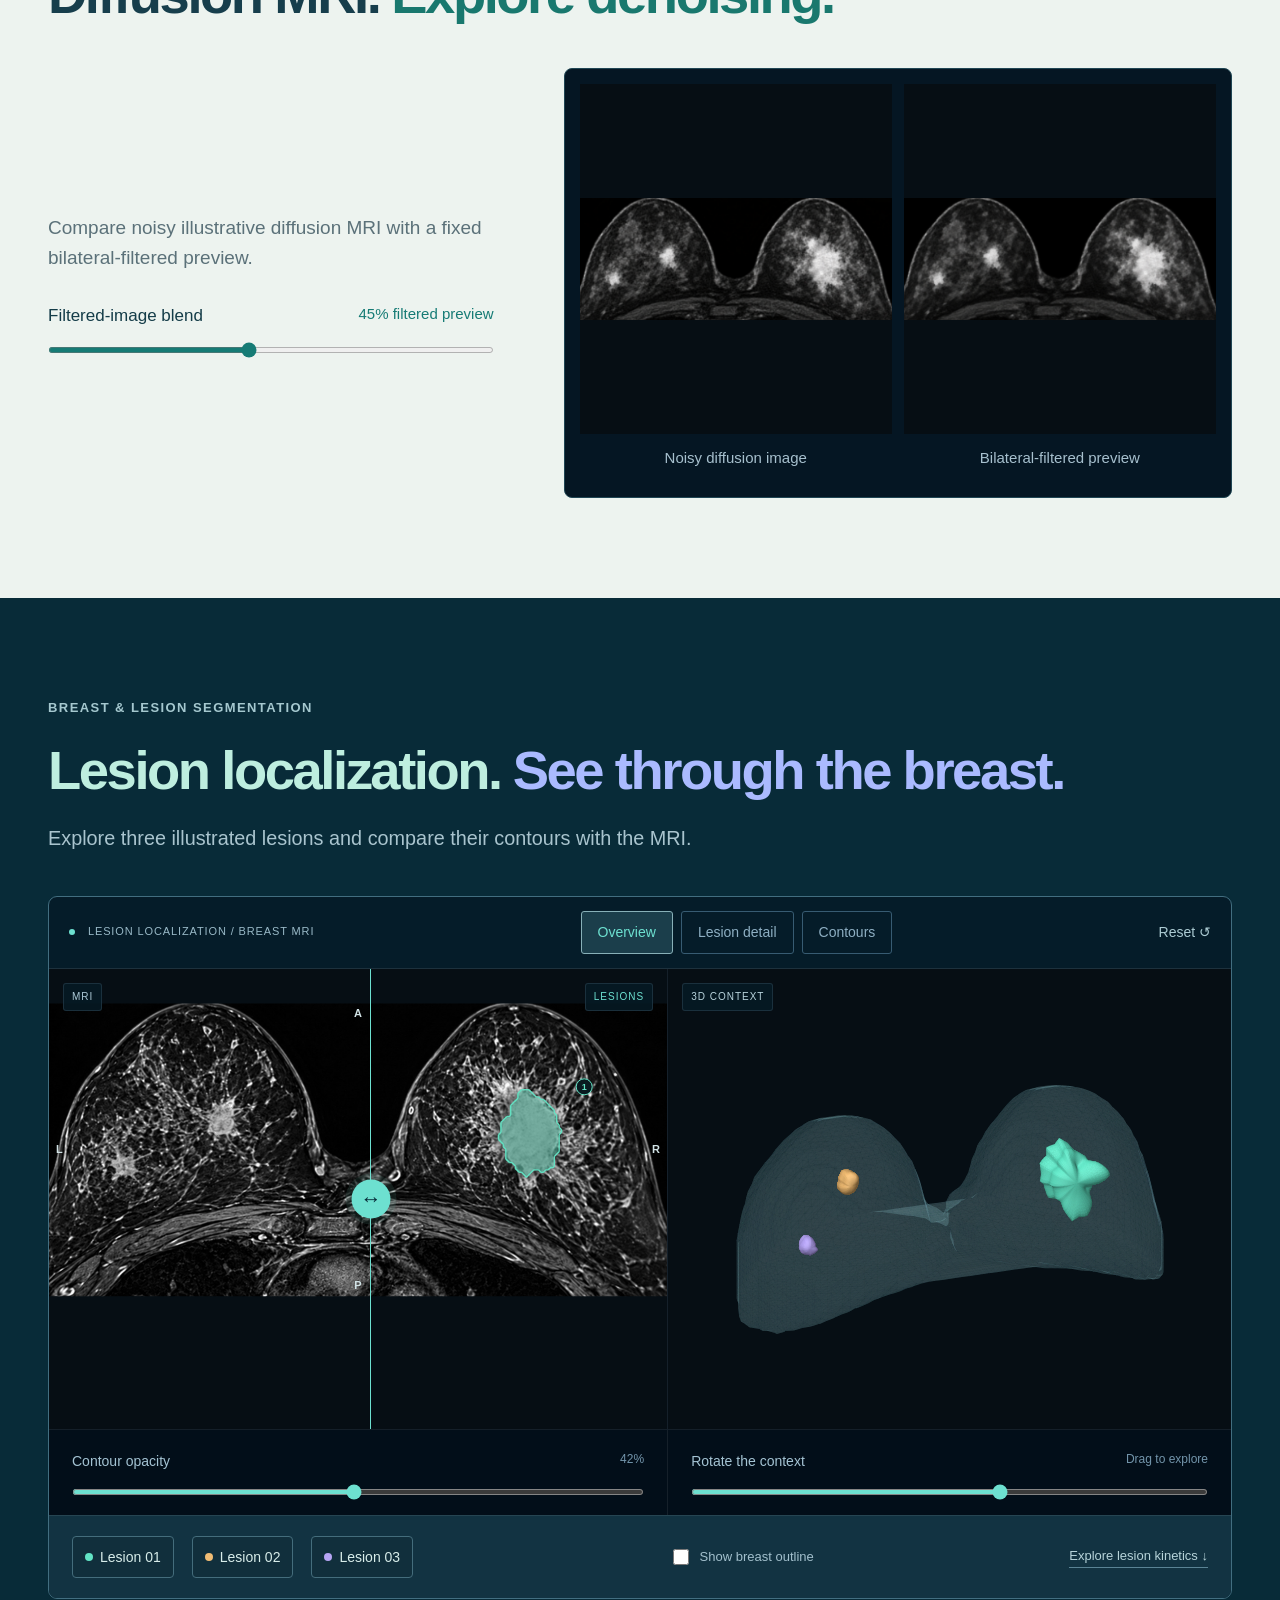
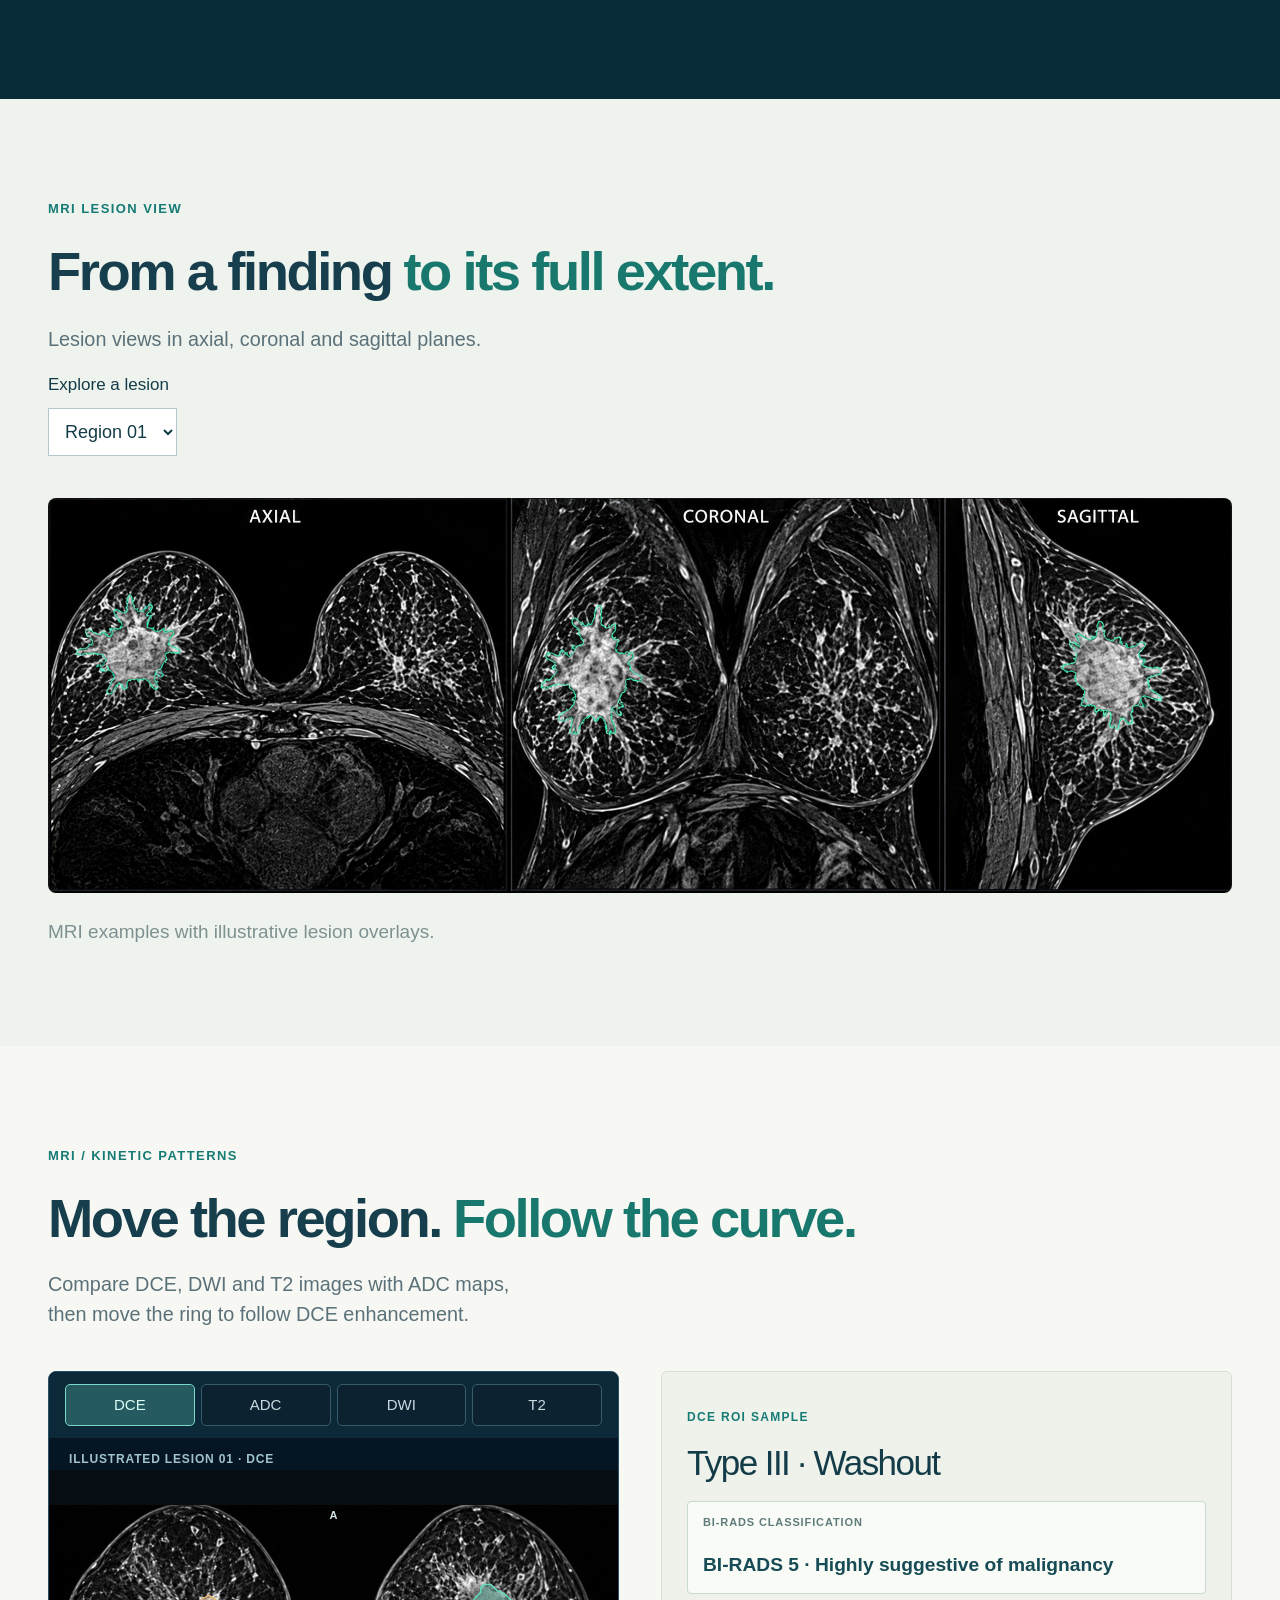
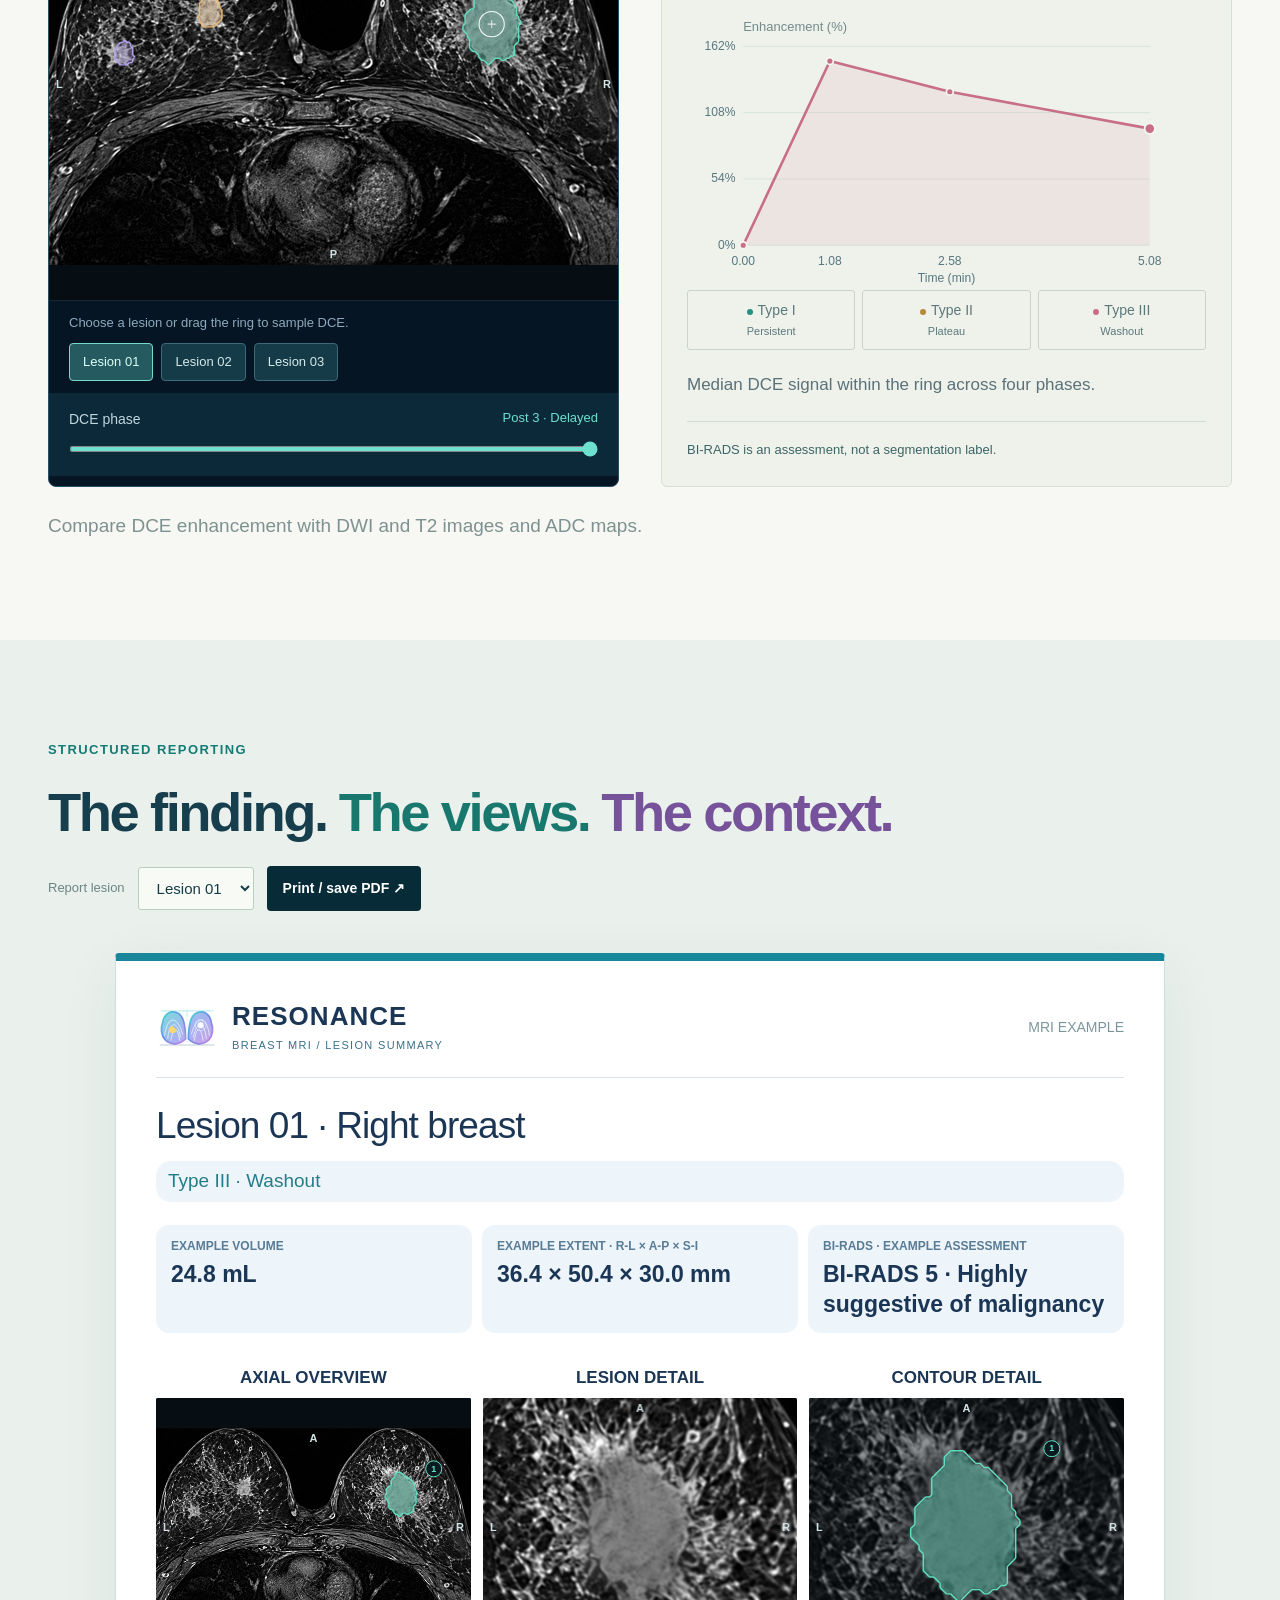
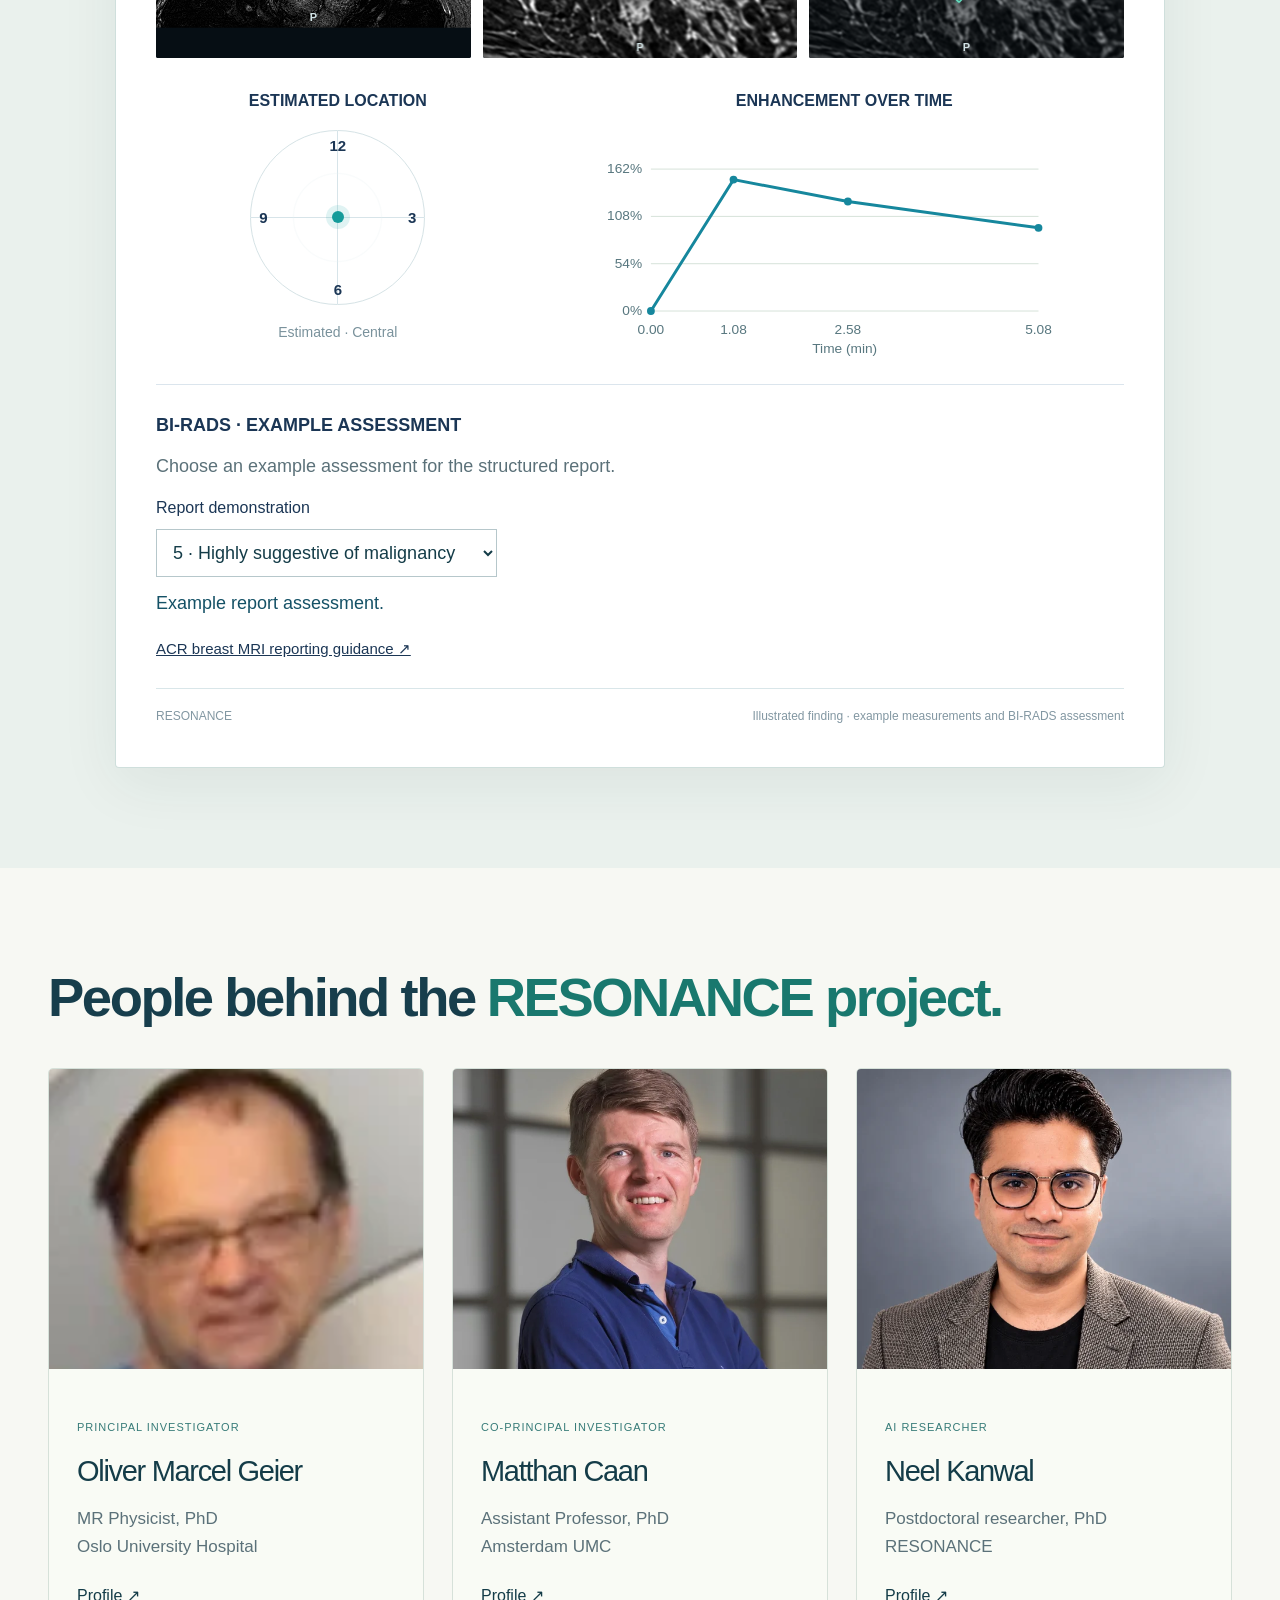
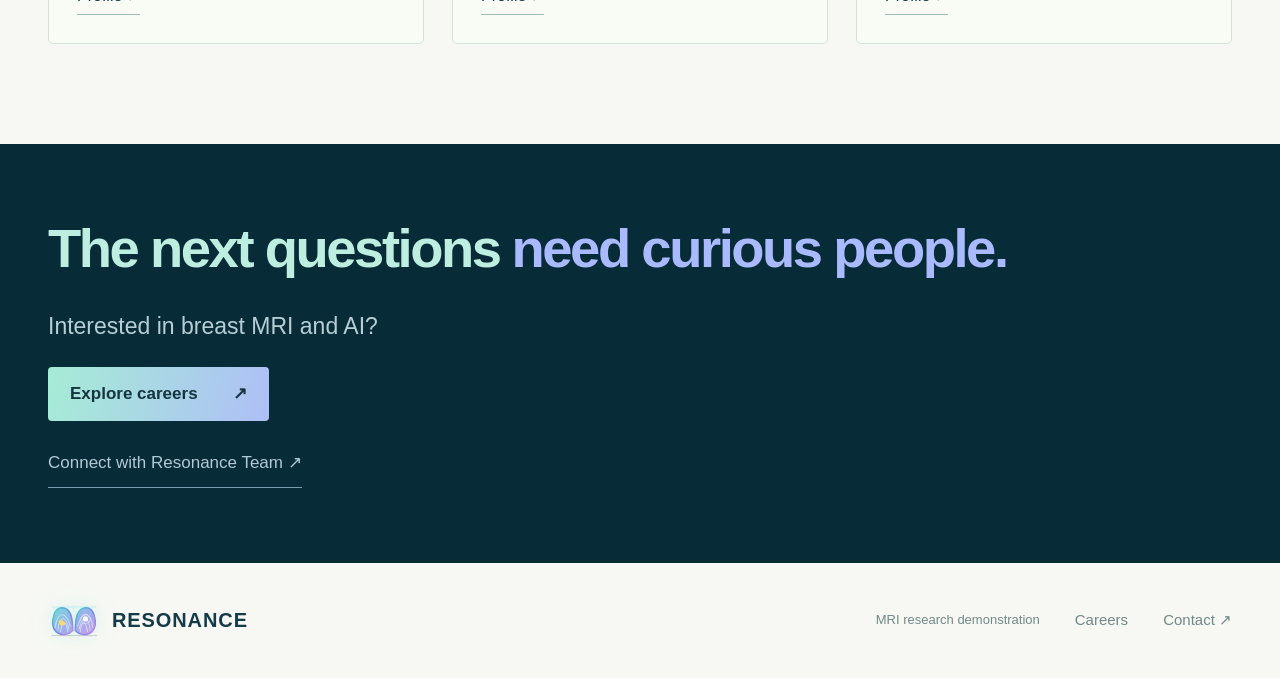
==== commit aaf85d53: "Clarify MRI sequence and ADC map terminology Replace Multimodal segmentation with Breast MRI segment" ====
--- a/index.html
+++ b/index.html
@@ -53,14 +53,14 @@
 </canvas>
 <canvas id="heroTransition" aria-hidden="true"></canvas>
 </div>
-<div class="mode-tabs" aria-label="Breast MRI sequence">
+<div class="mode-tabs" aria-label="Breast MRI sequences and ADC maps">
 <button data-hero="dwi" class="active" aria-pressed="true">Diffusion</button>
 <button data-hero="t1" aria-pressed="false">T1</button>
 <button data-hero="t2" aria-pressed="false">T2</button>
 <button data-hero="dce" aria-pressed="false">DCE</button>
 <button data-hero="adc" aria-pressed="false">ADC</button>
 </div>
-<div class="hero-slideshow-controls"><span id="heroSlideshowStatus">Automatic sequence preview</span><button id="heroSlideshow" type="button" class="quiet-button">Pause slideshow Ⅱ</button></div>
+<div class="hero-slideshow-controls"><span id="heroSlideshowStatus">Automatic MRI preview</span><button id="heroSlideshow" type="button" class="quiet-button">Pause slideshow Ⅱ</button></div>
 <div class="hero-phase">
 <label for="heroPhase">Selected DCE phase <span id="heroPhaseName">Post 3</span>
 </label>
@@ -110,8 +110,8 @@
 <span>DCE EXAMPLE · THREE PLANES</span>
 </div>
 <small>02 · LOCALIZE</small>
-<strong>Multimodal segmentation</strong>
-<span>Research linking diffusion and structural MRI.</span>
+<strong>Breast MRI segmentation</strong>
+<span>Research using MRI sequences and ADC maps.</span>
 <b>Open lesion viewer ↗</b>
 </a>
 <a class="focus-card focus-t2" href="#kinetics">
@@ -370,11 +370,11 @@
 <div class="eyebrow">MRI / KINETIC PATTERNS</div>
 <h2 class="section-title"><span class="heading-phrase heading-tone-1">Move the region.</span> <span class="heading-phrase heading-tone-2">Follow the curve.</span></h2>
 </div>
-<p>Explore three lesions across DCE, ADC, DWI and T2,<br class="desktop-line">then move the ring to follow DCE enhancement.</p>
+<p>Compare DCE, DWI and T2 images with ADC maps,<br class="desktop-line">then move the ring to follow DCE enhancement.</p>
 </div>
 <div class="kinetic-grid">
 <div class="roi-view">
-<div class="kinetic-sequence-tabs" role="group" aria-label="Breast MRI sequence">
+<div class="kinetic-sequence-tabs" role="group" aria-label="Breast MRI sequences and ADC maps">
 <button type="button" data-kinetic-mode="dce" class="active" aria-pressed="true">DCE</button>
 <button type="button" data-kinetic-mode="adc" aria-pressed="false">ADC</button>
 <button type="button" data-kinetic-mode="dwi" aria-pressed="false">DWI</button>
@@ -433,7 +433,7 @@
 </div>
 </div>
 </div>
-<p class="section-note">Compare DCE enhancement with corresponding regions on DWI, T2 and ADC.</p>
+<p class="section-note">Compare DCE enhancement with DWI and T2 images and ADC maps.</p>
 </div>
 </section>
 <section class="section report-section" id="report">
@@ -601,7 +601,7 @@
 <script src="kinetic-assets.js?v=synthetic-roi-boundary-20261028-1"></script>
 <script src="mri-demo.js?v=kinetic-pointer-20261029-1">
 </script>
-<script src="app.js?v=coreg-visible-hold-20261029-1">
+<script src="app.js?v=mri-terminology-20261106-1">
 </script>
 </body>
 </html>
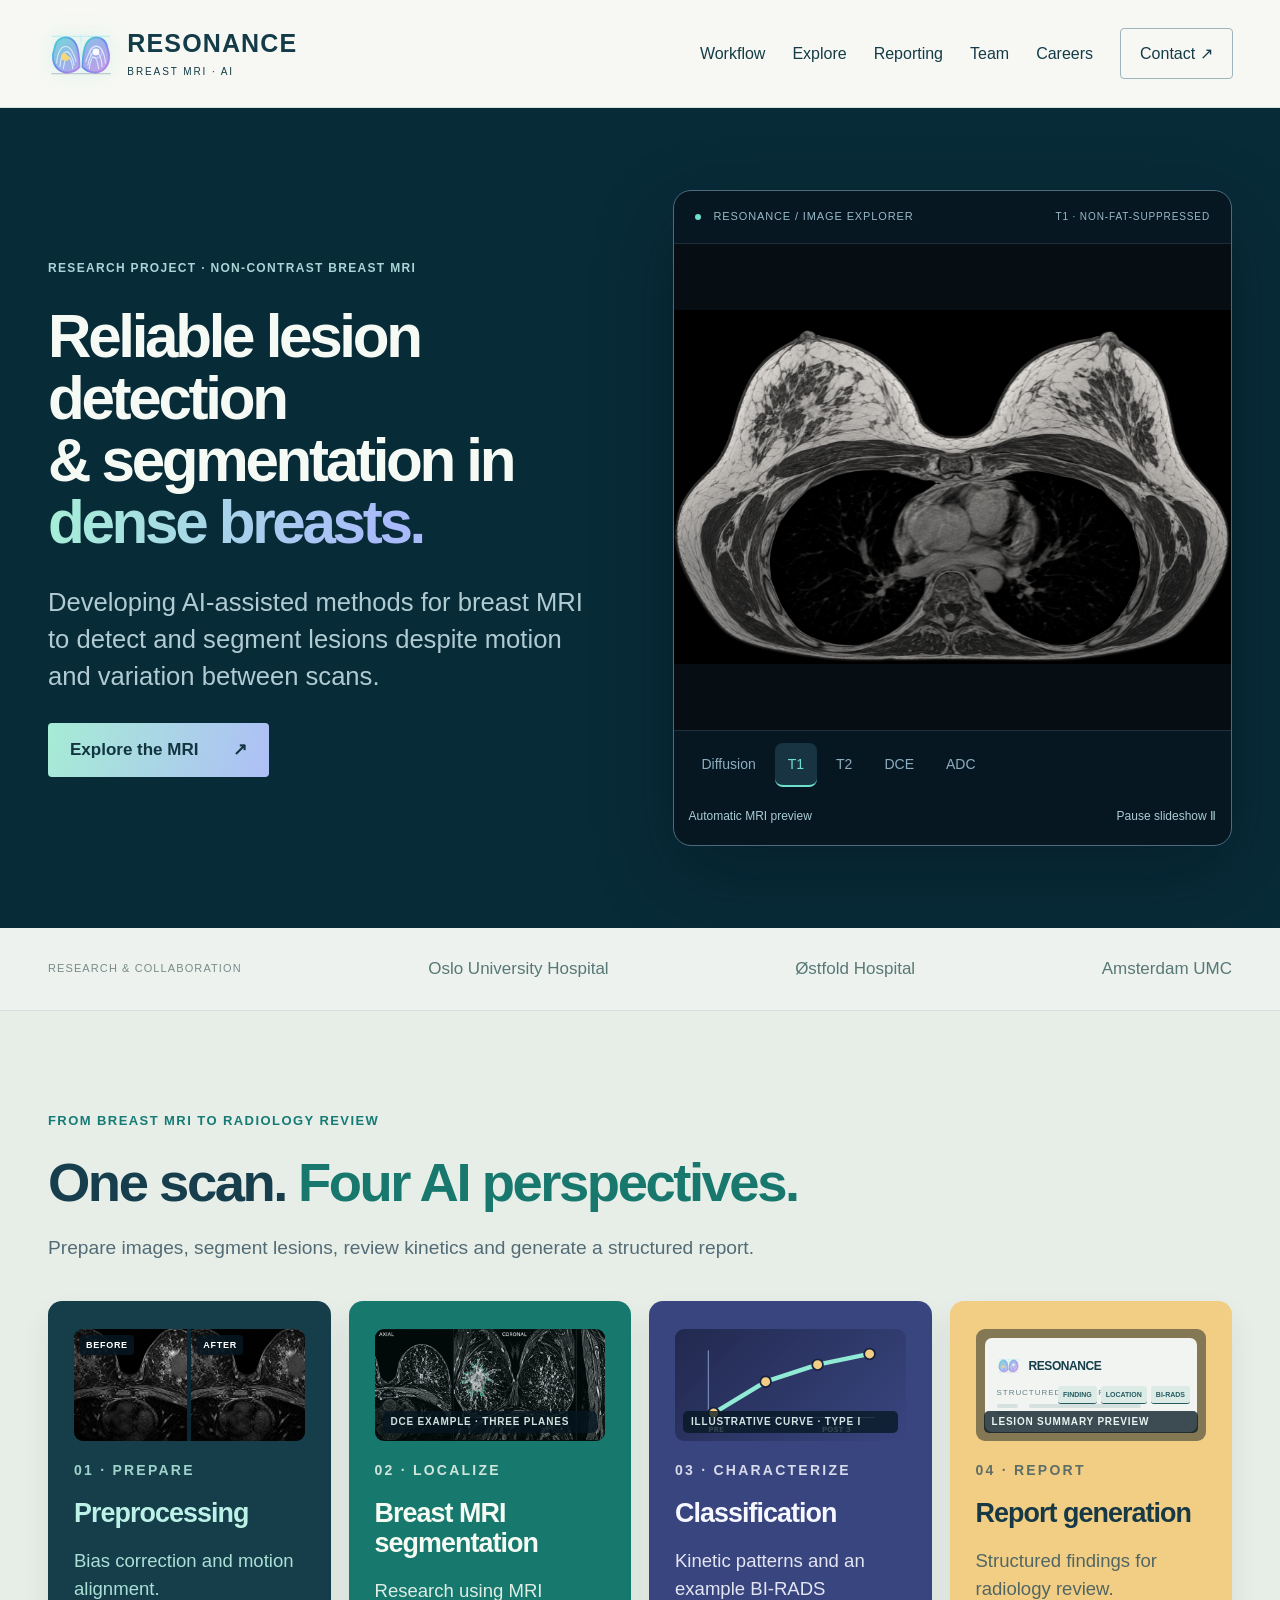
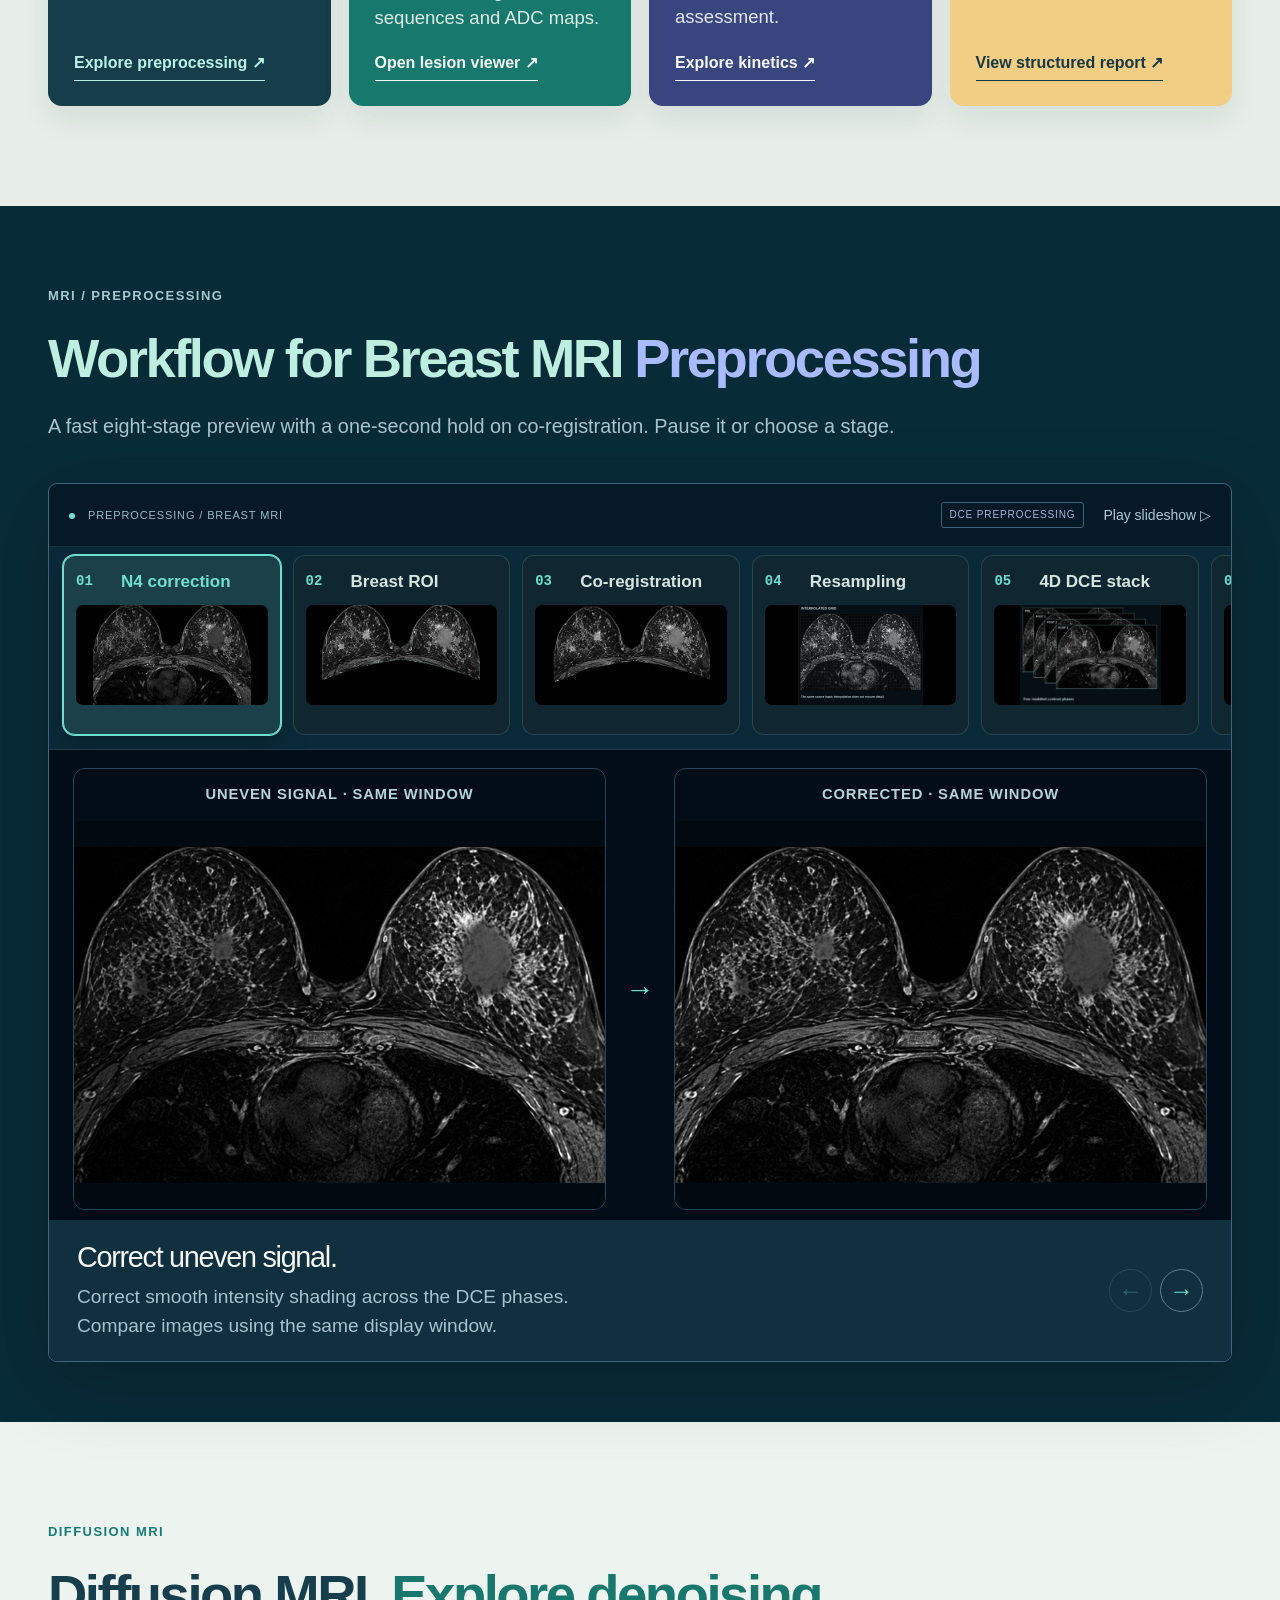
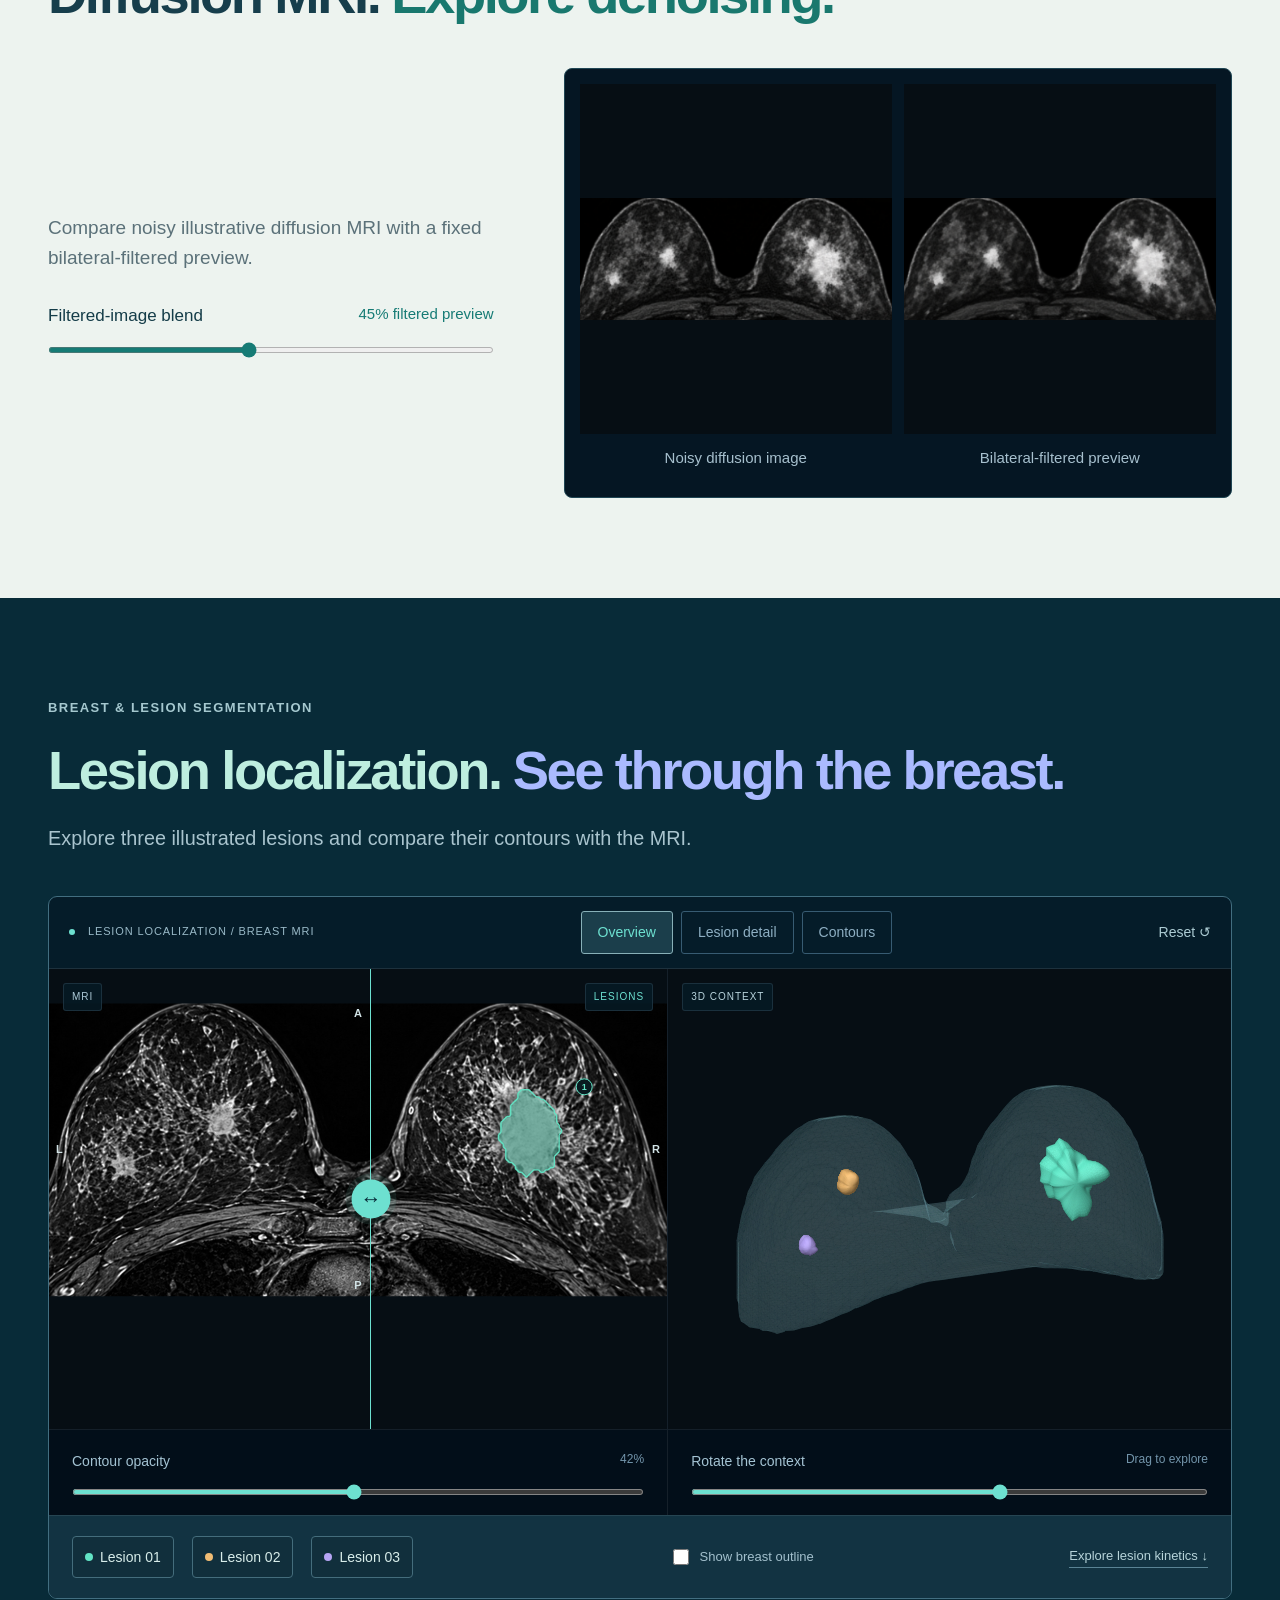
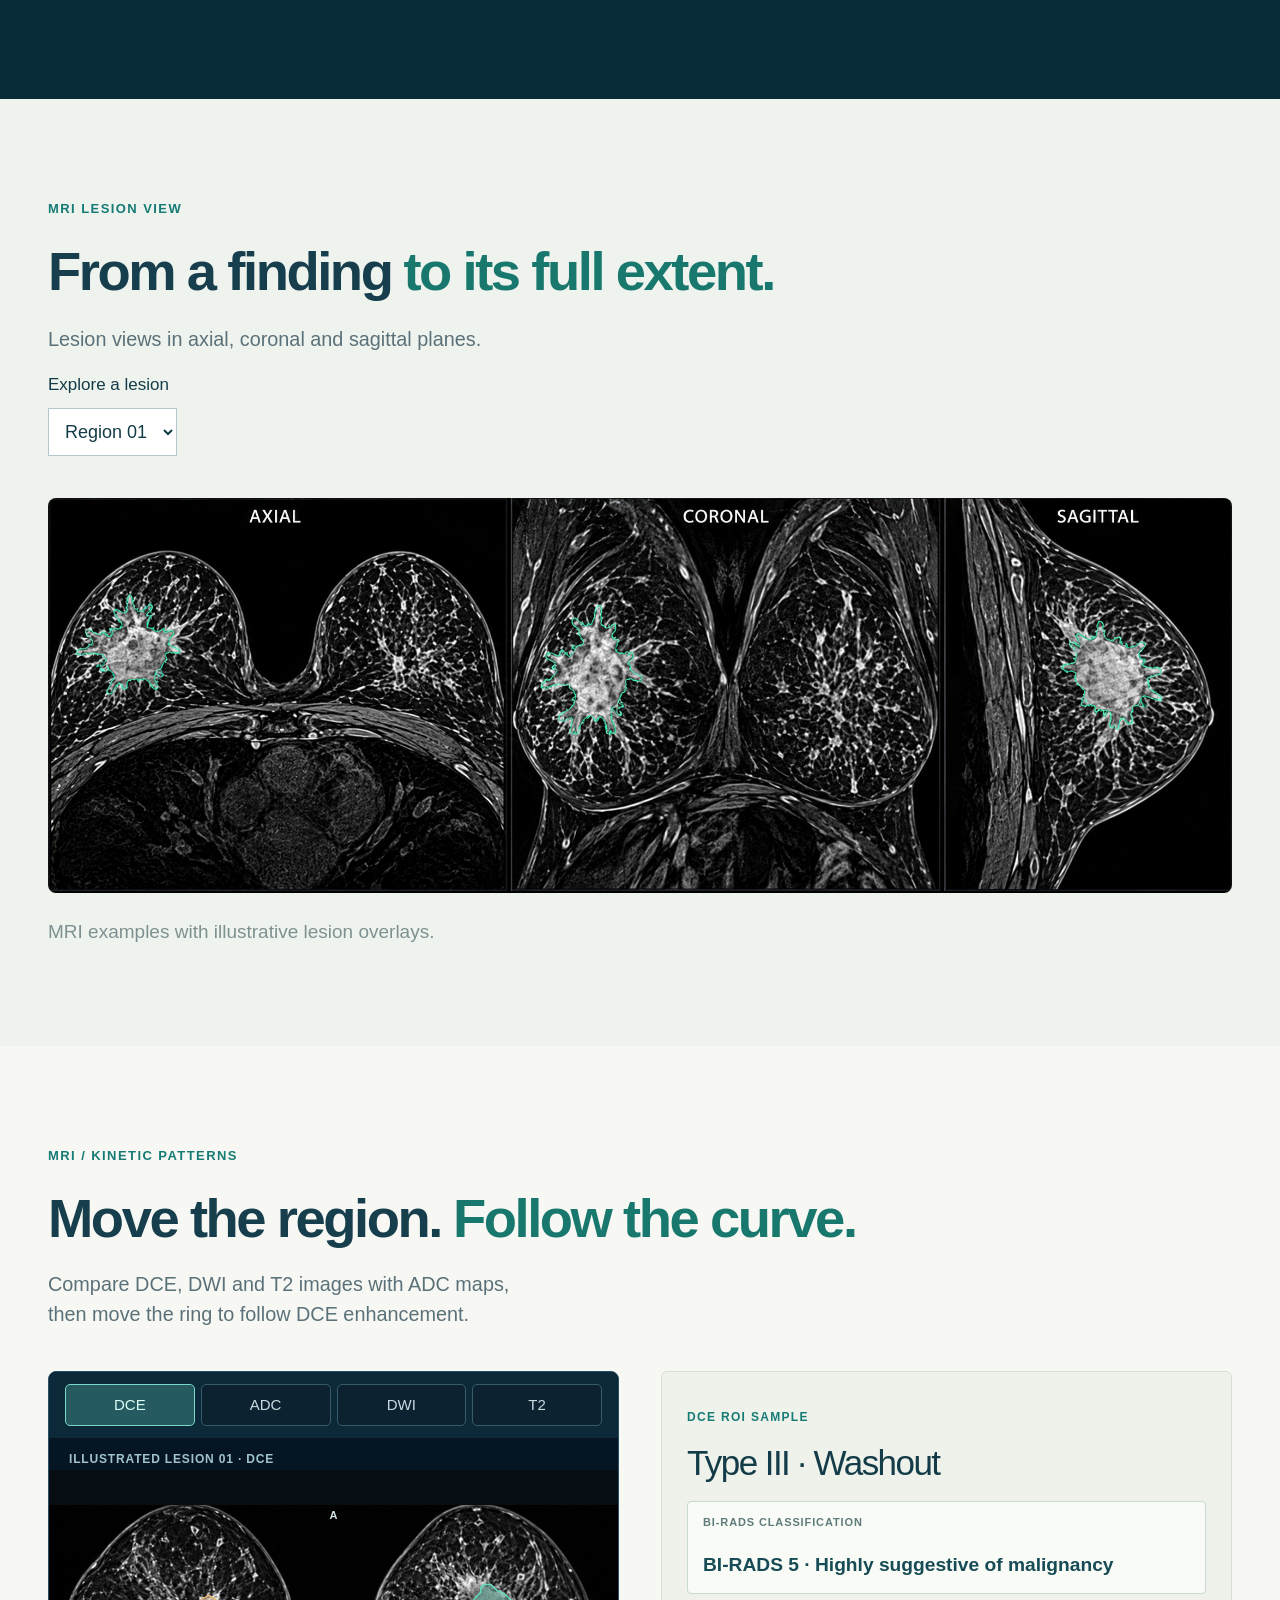
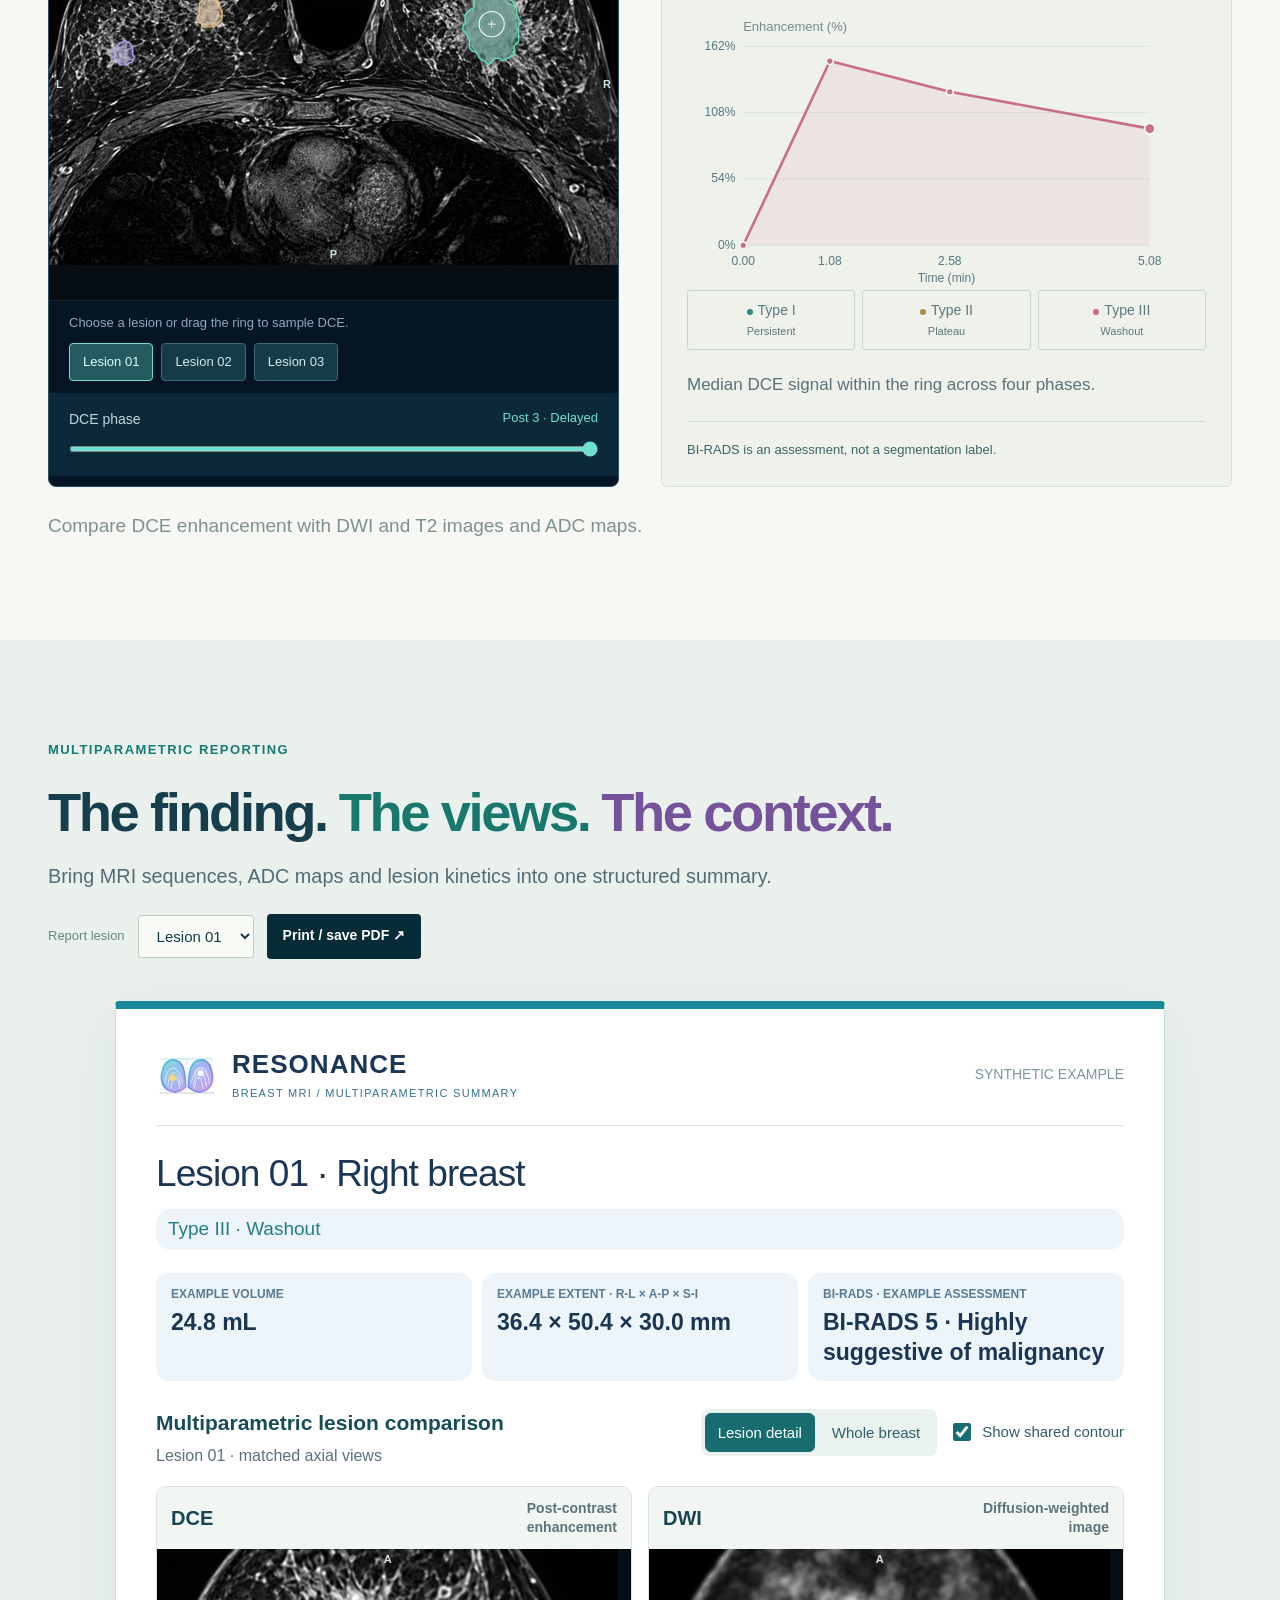
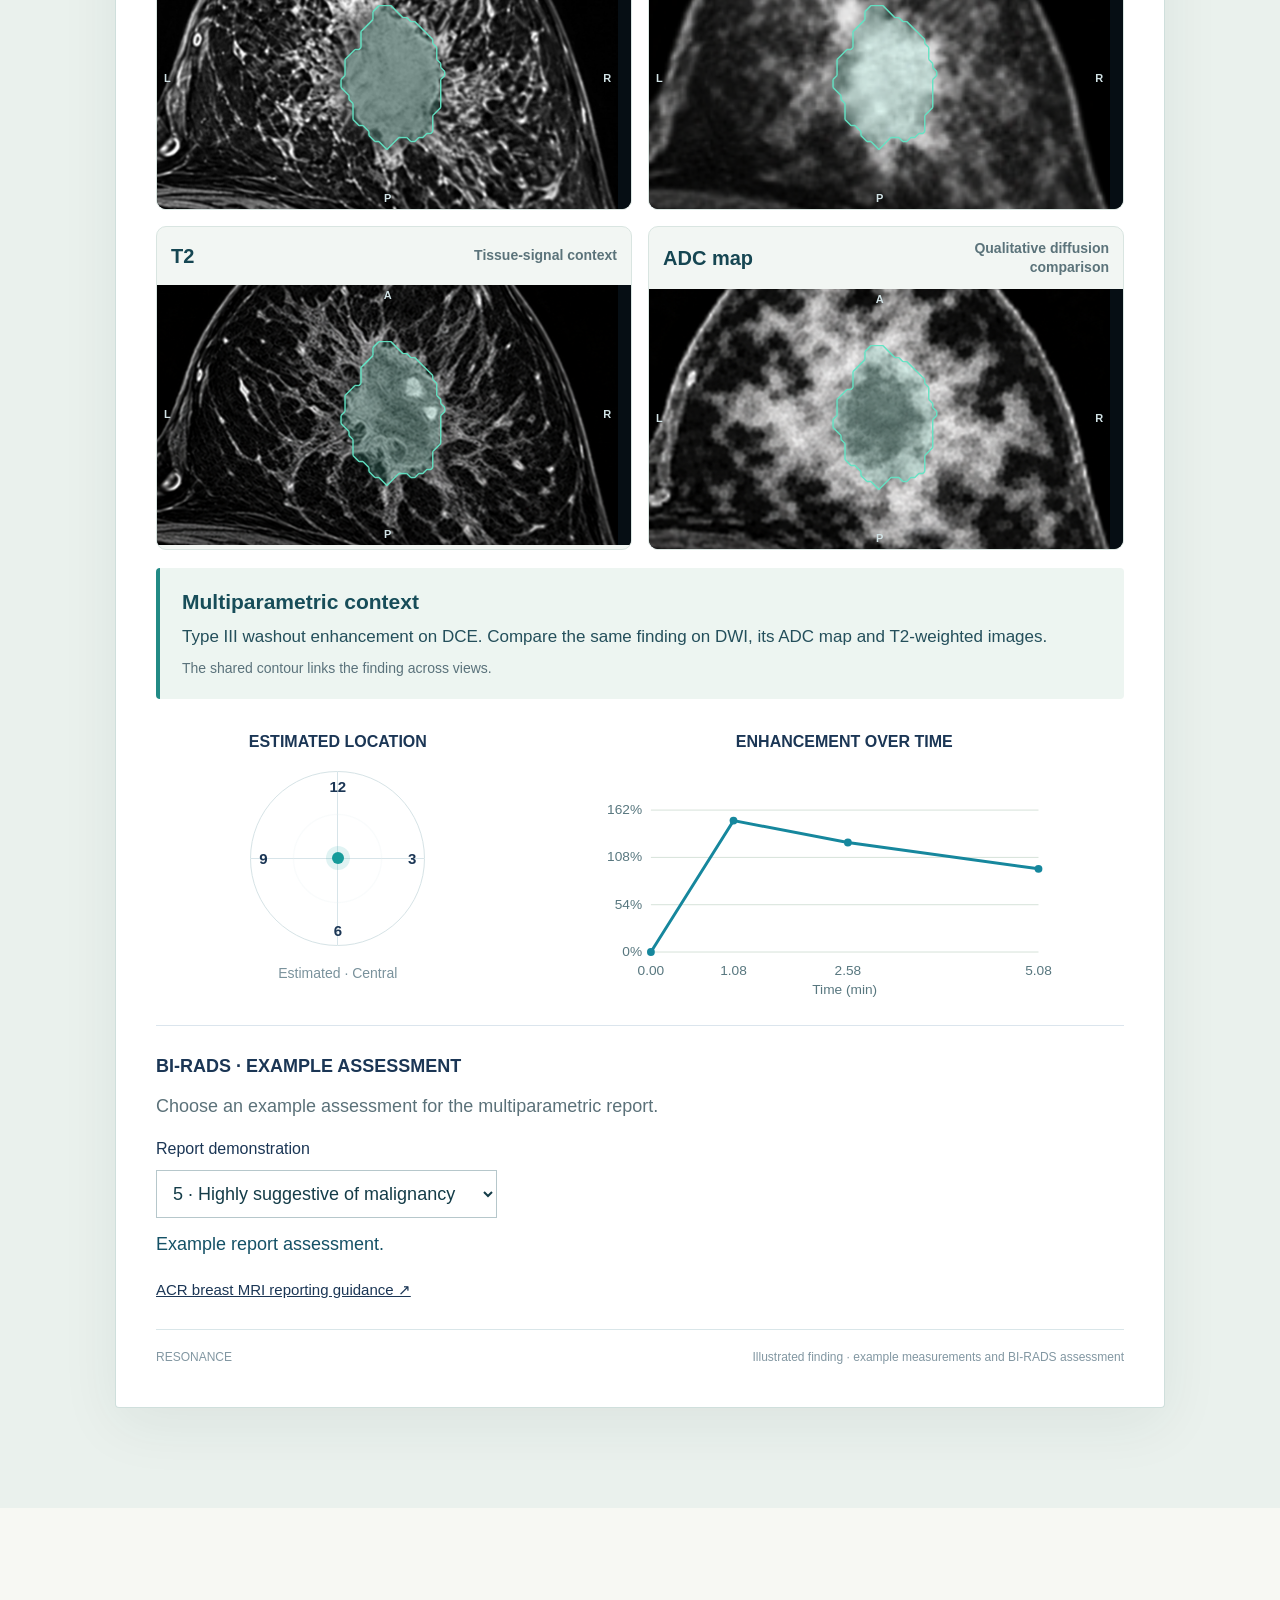
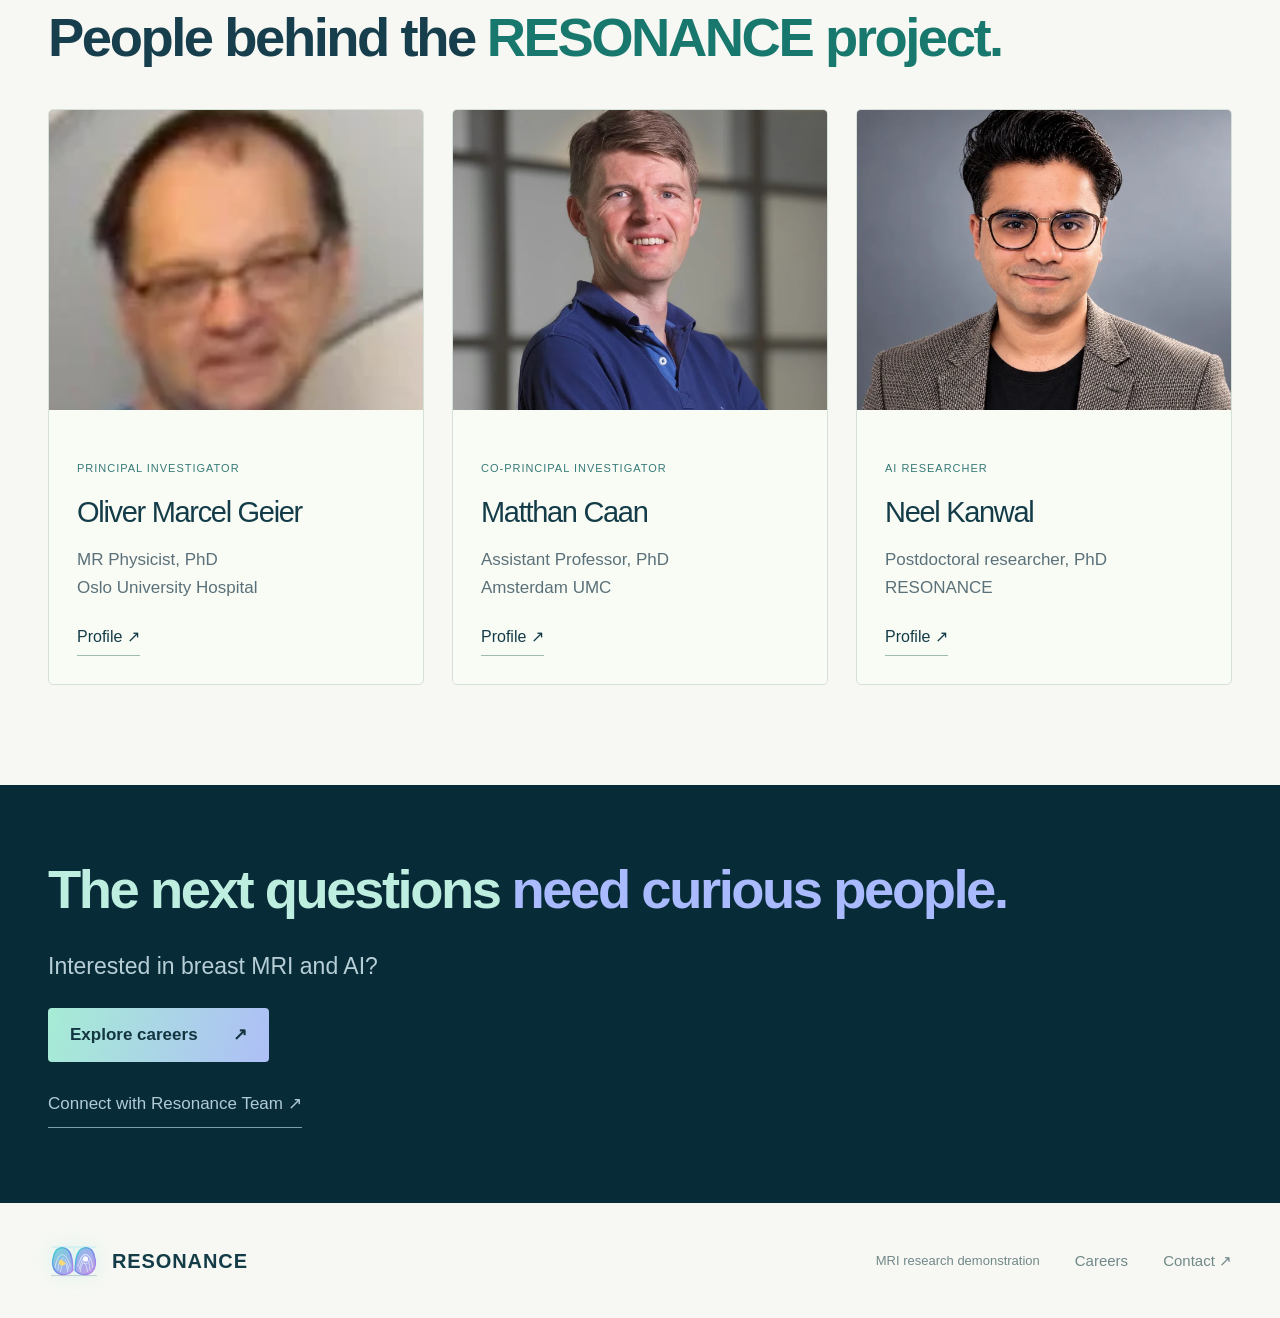
==== commit f4e27b69: "Add linked multiparametric lesion views to the report Compare the same synthetic lesion on DCE, DWI," ====
--- a/index.html
+++ b/index.html
@@ -7,7 +7,7 @@
 <title>RESONANCE | Breast MRI research</title>
 <meta name="description" content="Explore RESONANCE breast MRI research through illustrative examples of preprocessing, segmentation, lesion localization and enhancement kinetics.">
 <link rel="icon" href="assets/mark.svg?v=synthetic-roi-boundary-20261028-1">
-<link rel="stylesheet" href="style.css?v=synthetic-roi-boundary-20261028-1">
+<link rel="stylesheet" href="style.css?v=multiparametric-report-20261106-1">
 </head>
 <body>
 <a class="skip" href="#main">Skip to content</a>
@@ -440,8 +440,9 @@
 <div class="wrap">
 <div class="section-heading">
 <div>
-<div class="eyebrow">STRUCTURED REPORTING</div>
+<div class="eyebrow">MULTIPARAMETRIC REPORTING</div>
 <h2 class="section-title"><span class="heading-phrase heading-tone-1">The finding.</span> <span class="heading-phrase heading-tone-2">The views.</span> <span class="heading-phrase heading-tone-3">The context.</span></h2>
+<p class="report-intro">Bring MRI sequences, ADC maps and lesion kinetics into one structured summary.</p>
 </div>
 <div class="report-actions">
 <label for="reportLesion">Report lesion</label>
@@ -456,9 +457,9 @@
 <article class="report-paper" id="reportPaper">
 <div class="report-brand">
 <img src="assets/resonance-symbol.svg?v=synthetic-roi-boundary-20261028-1" alt="RESONANCE logo">
-<span>RESONANCE<small>BREAST MRI / LESION SUMMARY</small>
+<span>RESONANCE<small>BREAST MRI / MULTIPARAMETRIC SUMMARY</small>
 </span>
-<b>MRI EXAMPLE</b>
+<b id="reportExampleBadge">MRI EXAMPLE</b>
 </div>
 <div class="report-title">
 <h3 id="reportTitle">Lesion 01 · Breast MRI</h3>
@@ -478,23 +479,44 @@
 <strong id="biradsValue">BI-RADS 5 · Highly suggestive of malignancy</strong>
 </div>
 </div>
-<div class="report-image-grid">
-<figure>
-<figcaption>AXIAL OVERVIEW</figcaption>
-<canvas id="reportAxial" role="img" aria-label="Axial view of selected lesion">
-</canvas>
-</figure>
-<figure>
-<figcaption>LESION DETAIL</figcaption>
-<canvas id="reportCoronal" role="img" aria-label="Axial close-up of the selected illustrated lesion">
-</canvas>
-</figure>
-<figure>
-<figcaption>CONTOUR DETAIL</figcaption>
-<canvas id="reportSagittal" role="img" aria-label="Contour close-up of the selected illustrated lesion">
-</canvas>
-</figure>
-</div>
+<section class="report-comparison" aria-labelledby="reportComparisonHeading">
+<div class="report-comparison-heading">
+<div>
+<h4 id="reportComparisonHeading">Multiparametric lesion comparison</h4>
+<p id="reportComparisonFinding">One lesion across DCE, DWI, T2 and ADC.</p>
+</div>
+<div class="report-comparison-controls">
+<div class="report-view-tabs" role="group" aria-label="Reporting image view">
+<button type="button" data-report-view="detail" class="active" aria-pressed="true">Lesion detail</button>
+<button type="button" data-report-view="overview" aria-pressed="false">Whole breast</button>
+</div>
+<label class="report-contour-toggle"><input id="reportContourToggle" type="checkbox" checked> Show shared contour</label>
+</div>
+</div>
+<div class="report-image-grid report-multiparametric-grid">
+<figure>
+<figcaption><strong>DCE</strong><span>Post-contrast enhancement</span></figcaption>
+<canvas id="reportDce" role="img" aria-label="Selected lesion on DCE breast MRI"></canvas>
+</figure>
+<figure>
+<figcaption><strong>DWI</strong><span>Diffusion-weighted image</span></figcaption>
+<canvas id="reportDwi" role="img" aria-label="The same lesion on diffusion-weighted breast MRI"></canvas>
+</figure>
+<figure>
+<figcaption><strong>T2</strong><span>Tissue-signal context</span></figcaption>
+<canvas id="reportT2" role="img" aria-label="The same lesion on T2-weighted breast MRI"></canvas>
+</figure>
+<figure>
+<figcaption><strong>ADC map</strong><span>Qualitative diffusion comparison</span></figcaption>
+<canvas id="reportAdc" role="img" aria-label="The same lesion on the derived ADC map"></canvas>
+</figure>
+</div>
+<div class="report-context">
+<h4>Multiparametric context</h4>
+<p id="reportContext" aria-live="polite">Review enhancement, diffusion and T2 appearance together.</p>
+<p class="report-contour-note">The shared contour links the finding across views.</p>
+</div>
+</section>
 <div class="report-bottom-grid">
 <div>
 <h4>ESTIMATED LOCATION</h4>
@@ -516,7 +538,7 @@
 </div>
 <div class="birads-report">
 <h4>BI-RADS · EXAMPLE ASSESSMENT</h4>
-<p>Choose an example assessment for the structured report.</p>
+<p>Choose an example assessment for the multiparametric report.</p>
 <label for="biradsSelect">Report demonstration</label>
 <select id="biradsSelect">
 <option value="">Choose an assessment</option>
@@ -601,7 +623,7 @@
 <script src="kinetic-assets.js?v=synthetic-roi-boundary-20261028-1"></script>
 <script src="mri-demo.js?v=kinetic-pointer-20261029-1">
 </script>
-<script src="app.js?v=mri-terminology-20261106-1">
+<script src="app.js?v=multiparametric-report-20261106-1">
 </script>
 </body>
 </html>
--- a/style.css
+++ b/style.css
@@ -841,3 +841,28 @@
 .hero-visual{position:relative}.hero-visual>canvas{display:block;width:100%;height:100%;background:#030d17}.hero-visual>#heroTransition{position:absolute;inset:0;pointer-events:none;opacity:0}
 .hero-slideshow-controls{display:flex;align-items:center;justify-content:space-between;gap:12px;padding:0 15px 12px;color:#a9cbd3;font-size:12px}.hero-slideshow-controls button{font-size:12px;white-space:nowrap}.mode-tabs button{transition:background-color .25s,color .25s,border-color .25s}
 @media(max-width:380px){.hero-slideshow-controls{gap:6px;padding-inline:10px;font-size:11px}.hero-slideshow-controls button{font-size:11px}}
+
+/* Multiparametric reporting: shared lesion, four matched MRI views. */
+.report-intro{font-size:clamp(18px,1.5vw,22px);line-height:1.5;color:#536b75;max-width:760px;margin-top:18px}
+.report-comparison{margin-top:28px;break-inside:avoid}
+.report-comparison-heading{display:flex;justify-content:space-between;align-items:flex-start;gap:20px;flex-wrap:wrap}
+.report-comparison-heading h4,.report-context h4{font-size:21px;line-height:1.3;color:#174d59;margin:0 0 8px}
+.report-comparison-heading p{font-size:16px;line-height:1.5;color:#58717b;margin:0}
+.report-comparison-controls{display:flex;align-items:center;gap:12px;flex-wrap:wrap}
+.report-view-tabs{display:flex;gap:4px;padding:4px;background:#eaf2ef;border-radius:8px}
+.report-view-tabs button{padding:9px 12px;border:1px solid transparent;border-radius:6px;font-size:15px;line-height:1.3;color:#315e68;background:transparent;cursor:pointer}
+.report-view-tabs button.active{color:#fff;background:#176c70;border-color:#176c70}
+.report-view-tabs button:focus-visible{outline:2px solid #176c70;outline-offset:2px}
+.report-contour-toggle{display:flex;align-items:center;gap:8px;font-size:15px;color:#315e68;cursor:pointer}
+.report-contour-toggle input{width:18px;height:18px;accent-color:#176c70}
+.report-multiparametric-grid{grid-template-columns:repeat(2,minmax(0,1fr));gap:16px;margin-top:18px}
+.report-multiparametric-grid figure{margin:0;min-width:0;overflow:hidden;border:1px solid #d9e5e1;border-radius:10px;background:#f2f6f3}
+.report-multiparametric-grid figcaption{display:flex;align-items:center;justify-content:space-between;gap:12px;padding:12px 14px;text-align:left;min-height:58px}
+.report-multiparametric-grid figcaption strong{font-size:20px;color:#164652}
+.report-multiparametric-grid figcaption span{font-size:14px;line-height:1.35;color:#5b737a;text-align:right;max-width:155px}
+.report-multiparametric-grid canvas{display:block;width:100%;height:260px;border-radius:0;background:#060e14}
+.report-context{padding:20px 22px;margin-top:18px;background:#edf5f1;border-left:4px solid #228a85;border-radius:4px}
+.report-context p{font-size:17px;line-height:1.6;color:#244f5b;margin:0}
+.report-context .report-contour-note{font-size:14px;line-height:1.5;color:#5a727b;margin-top:8px}
+@media(max-width:650px){.report-multiparametric-grid{grid-template-columns:minmax(0,1fr);gap:12px}.report-multiparametric-grid canvas{height:245px}.report-comparison-heading h4,.report-context h4{font-size:20px}.report-context{padding:17px}.report-context p{font-size:16px}.report-view-tabs button{font-size:14px}}
+@media print{.report-comparison-controls{display:none!important}.report-comparison{break-inside:avoid}.report-multiparametric-grid{grid-template-columns:repeat(4,minmax(0,1fr));gap:7px}.report-multiparametric-grid canvas{height:140px}.report-multiparametric-grid figcaption{display:block;min-height:0;padding:6px}.report-multiparametric-grid figcaption strong{font-size:13px}.report-multiparametric-grid figcaption span{display:block;text-align:left;font-size:9px;max-width:none}.report-comparison-heading h4,.report-context h4{font-size:16px}.report-context{padding:10px 12px;margin-top:10px}.report-context p{font-size:12px}.report-context .report-contour-note{font-size:10px}.report-brand small{font-size:9px}}
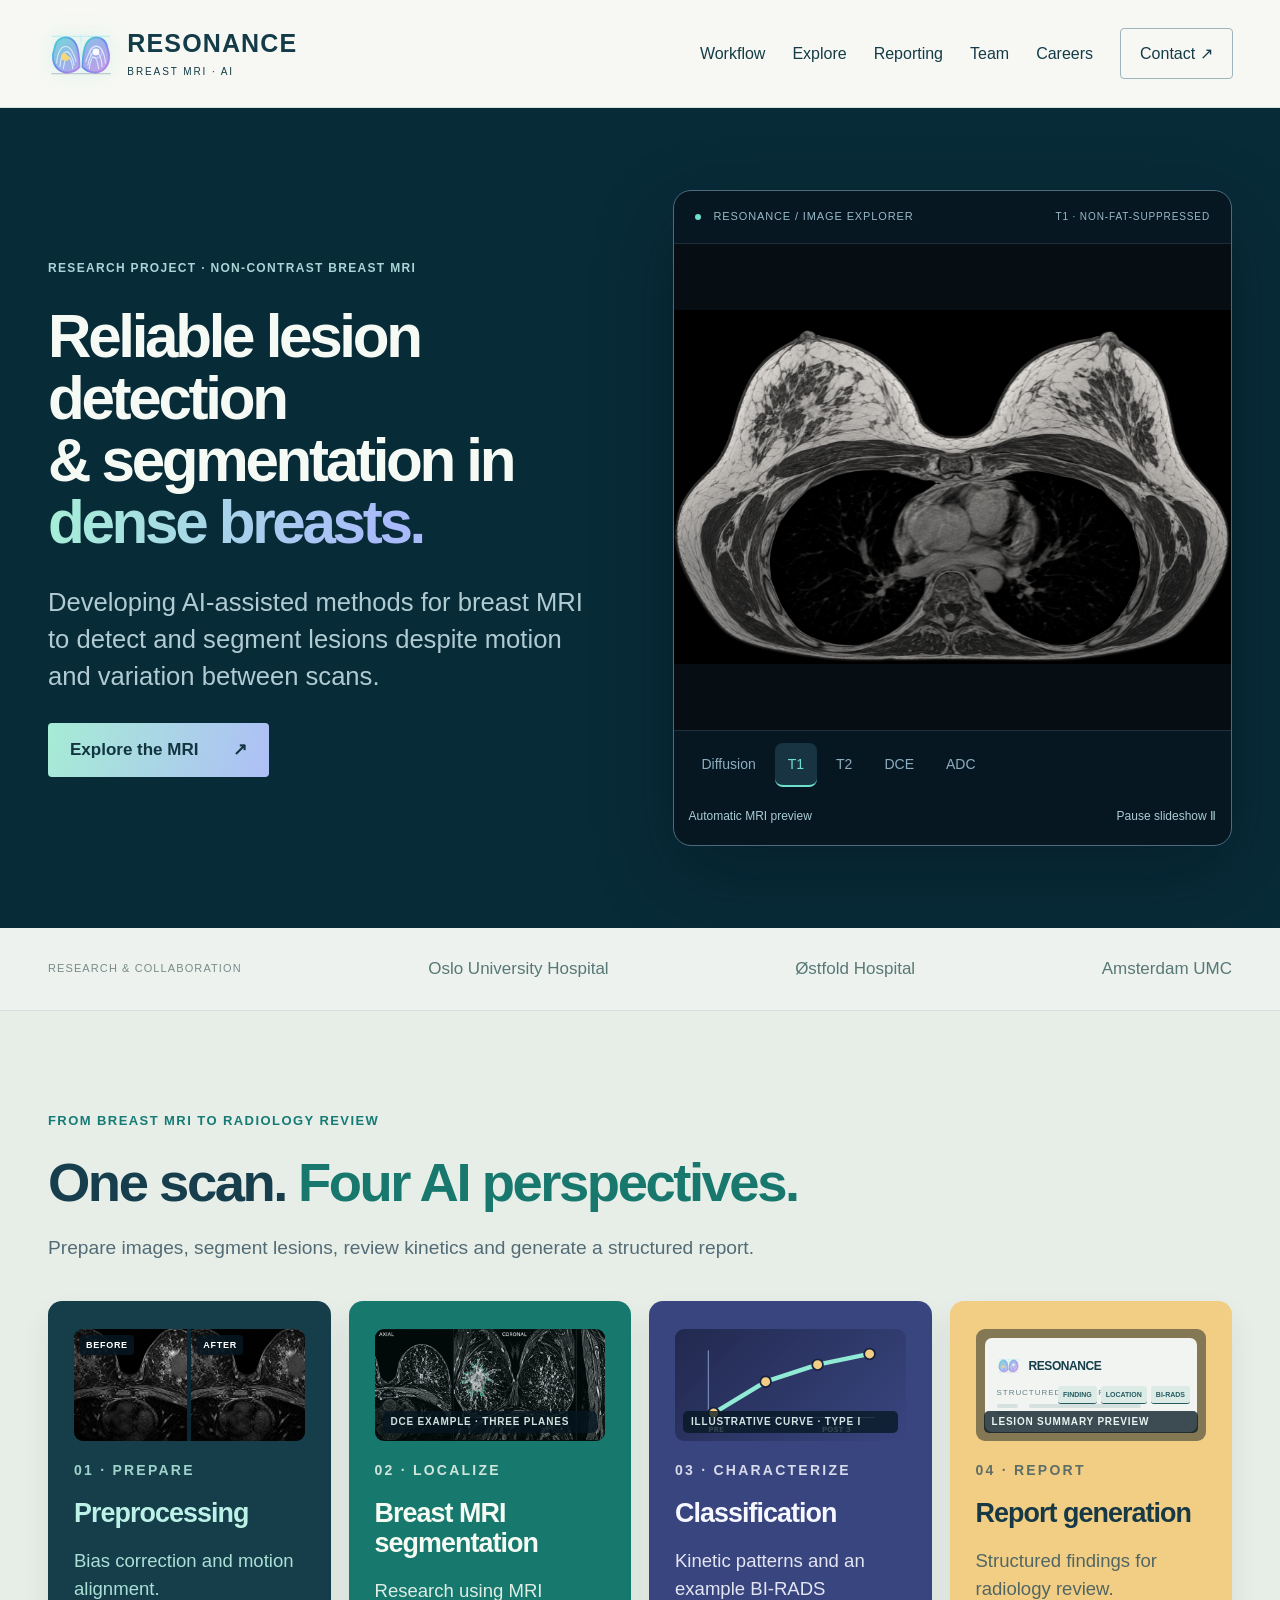
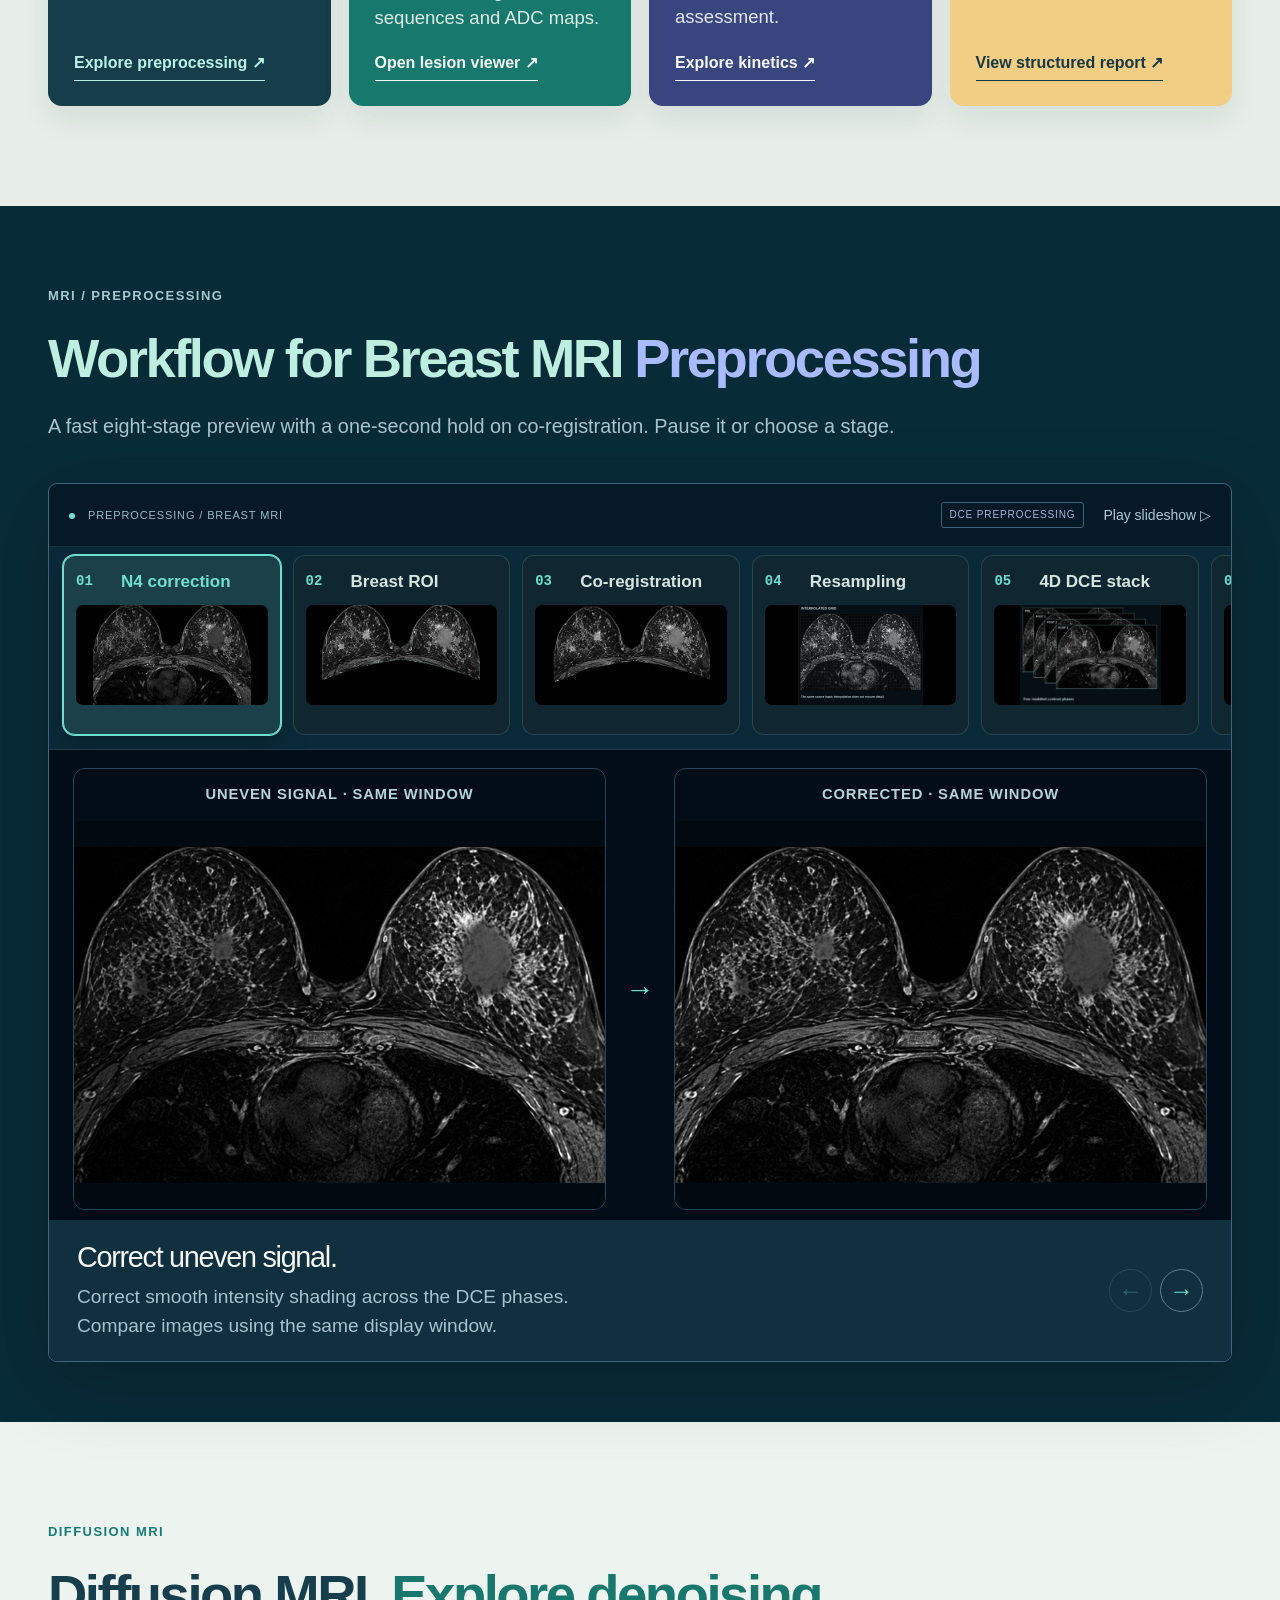
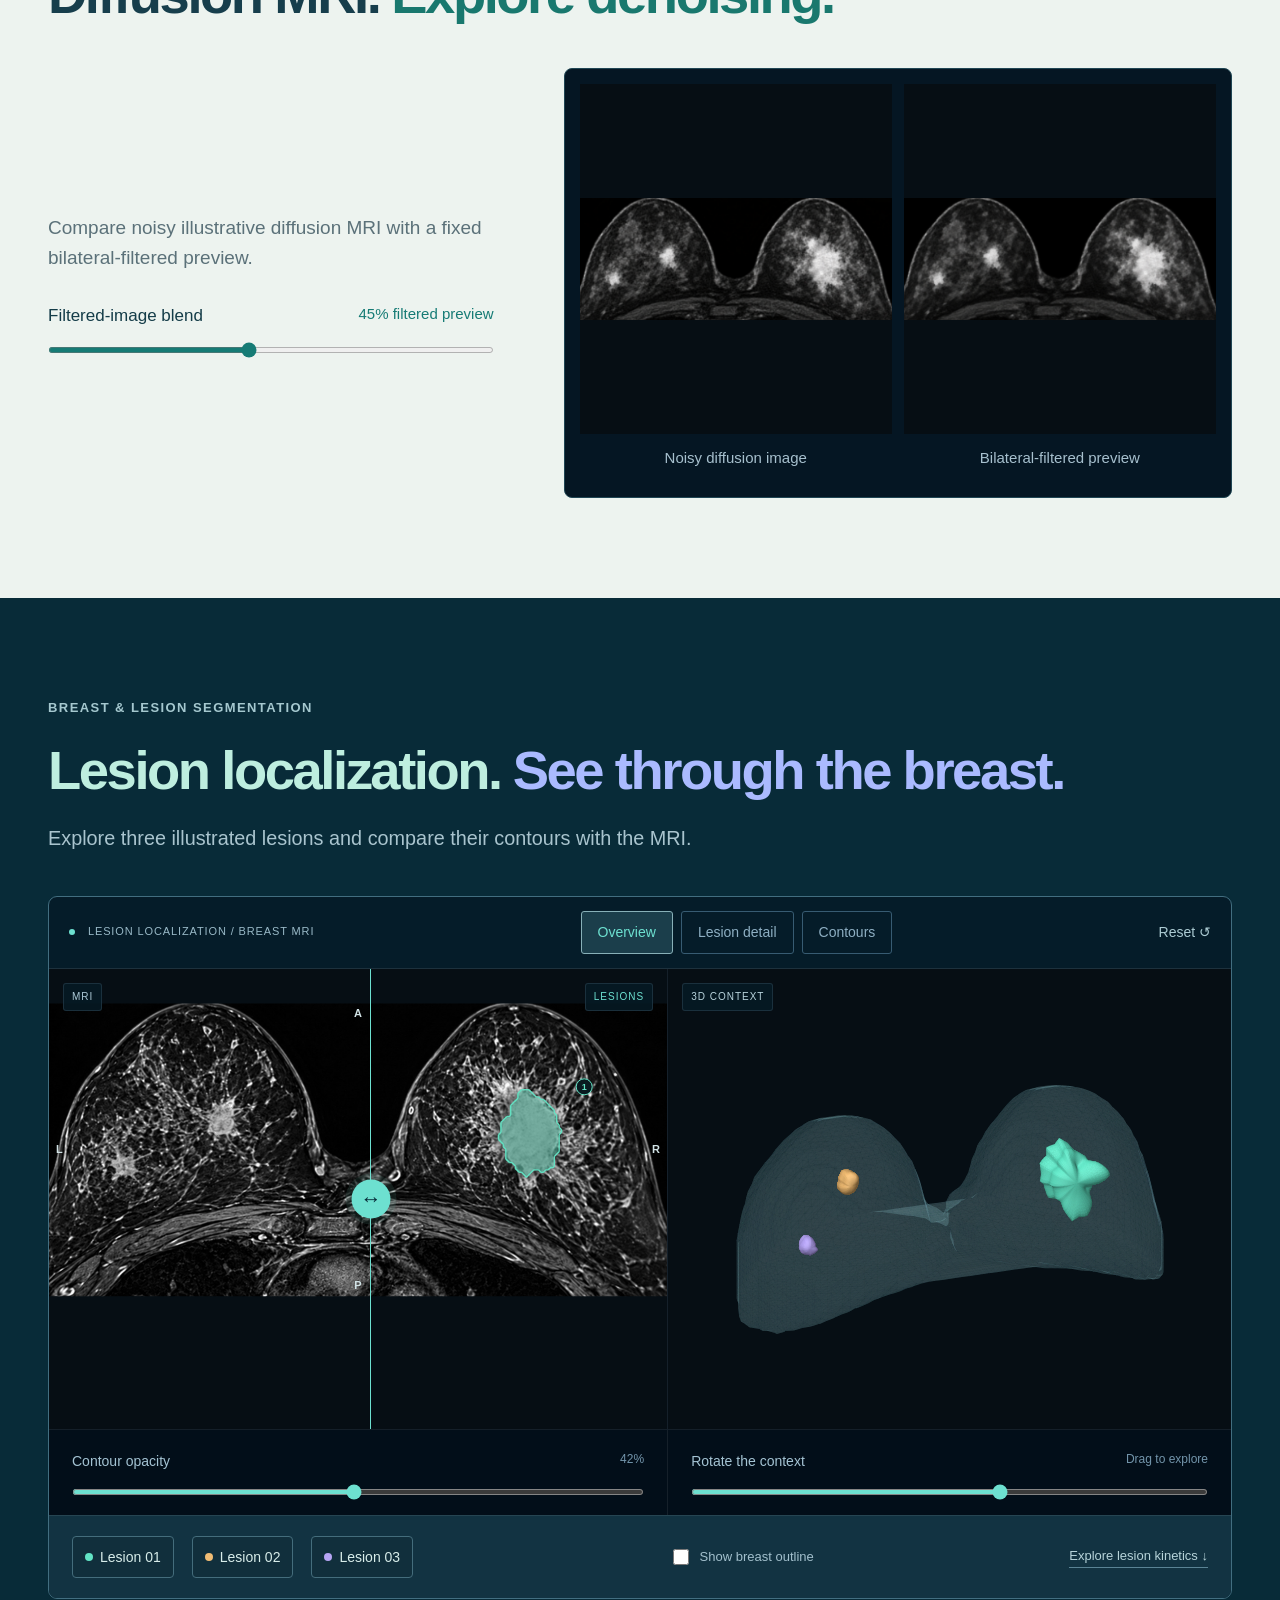
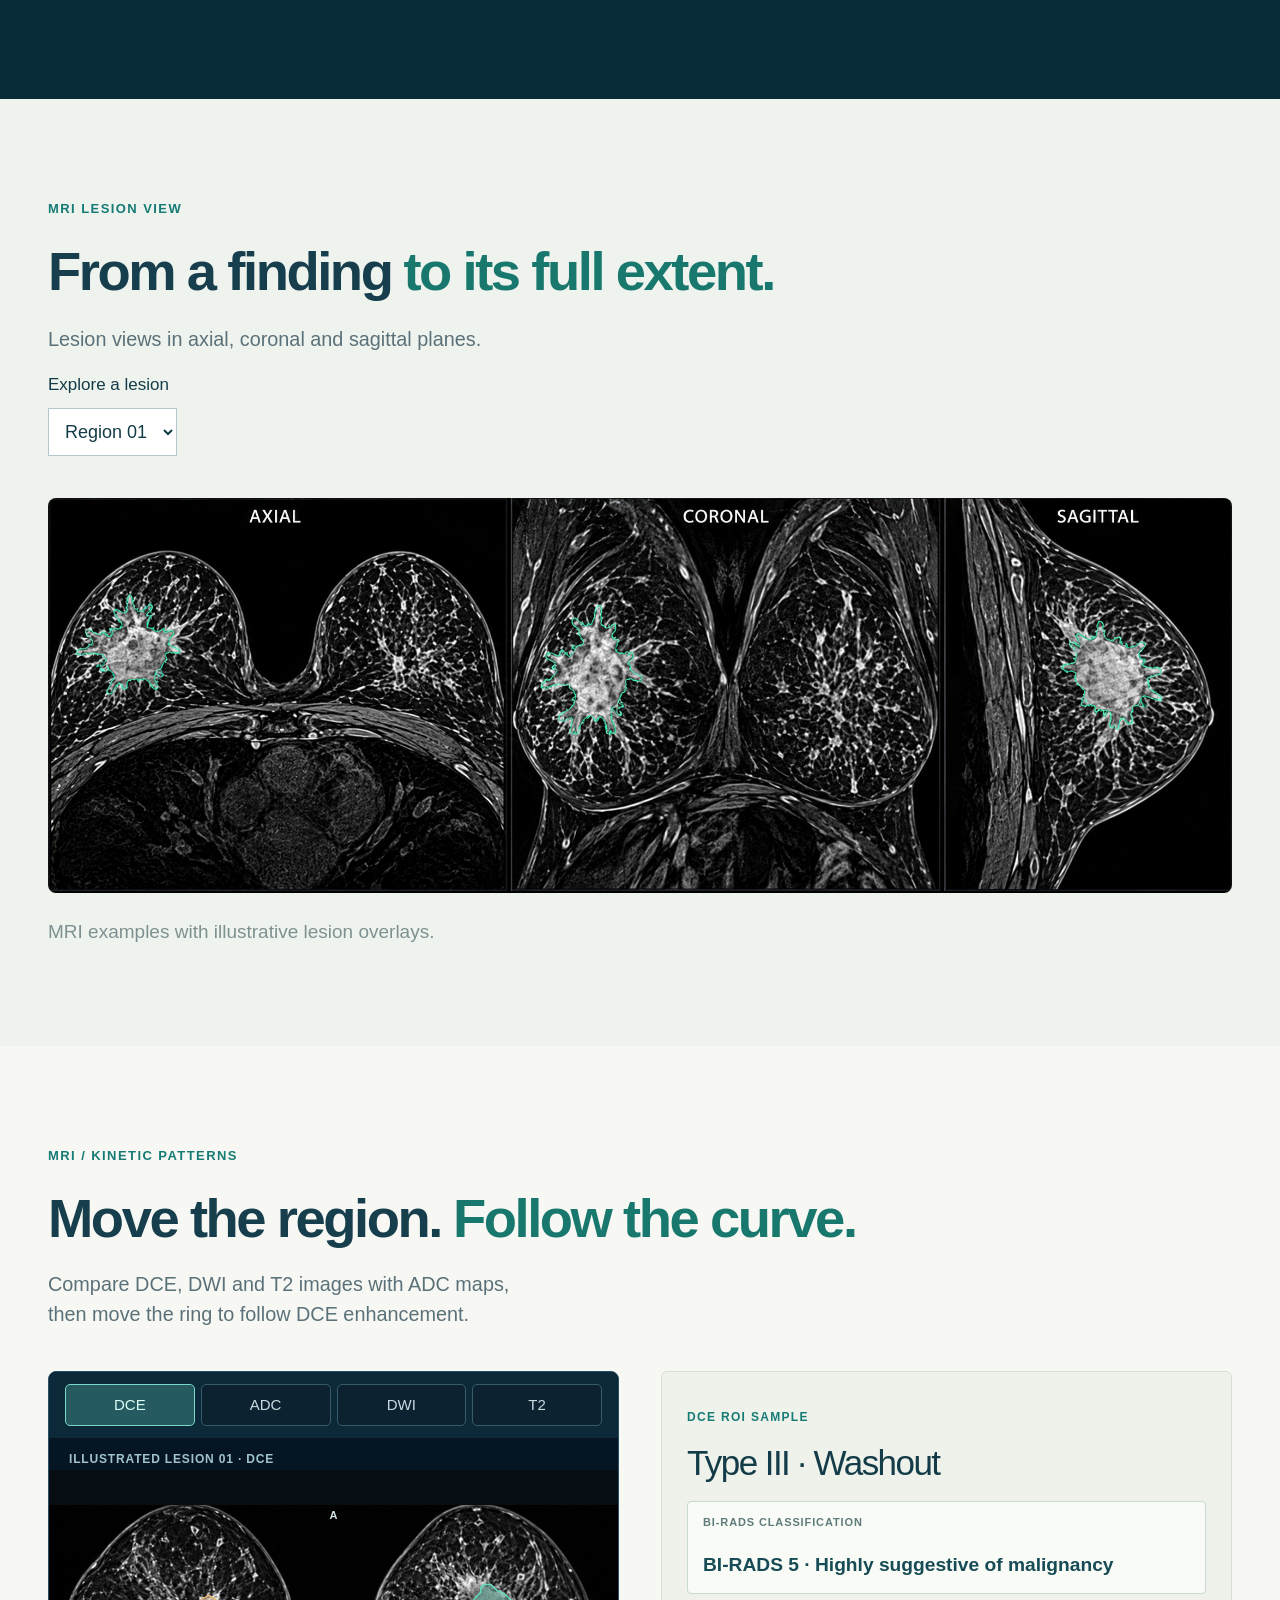
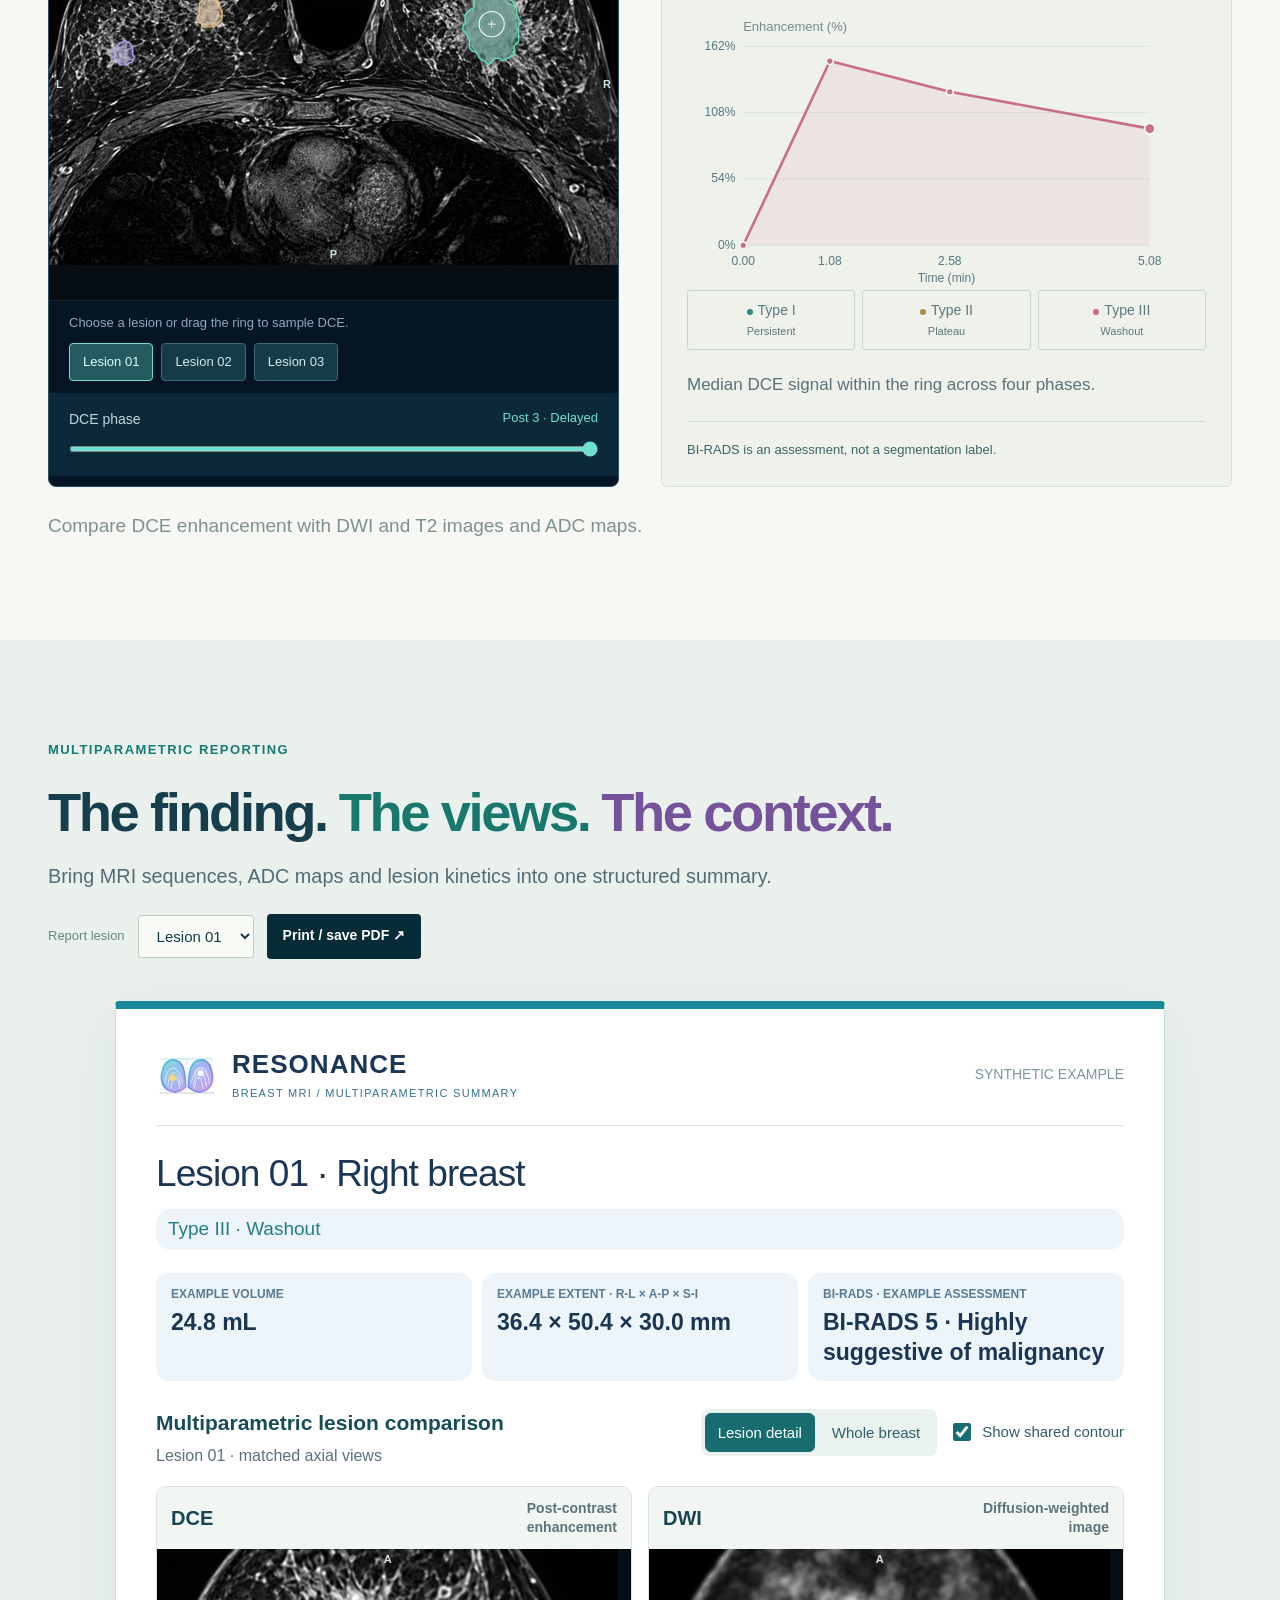
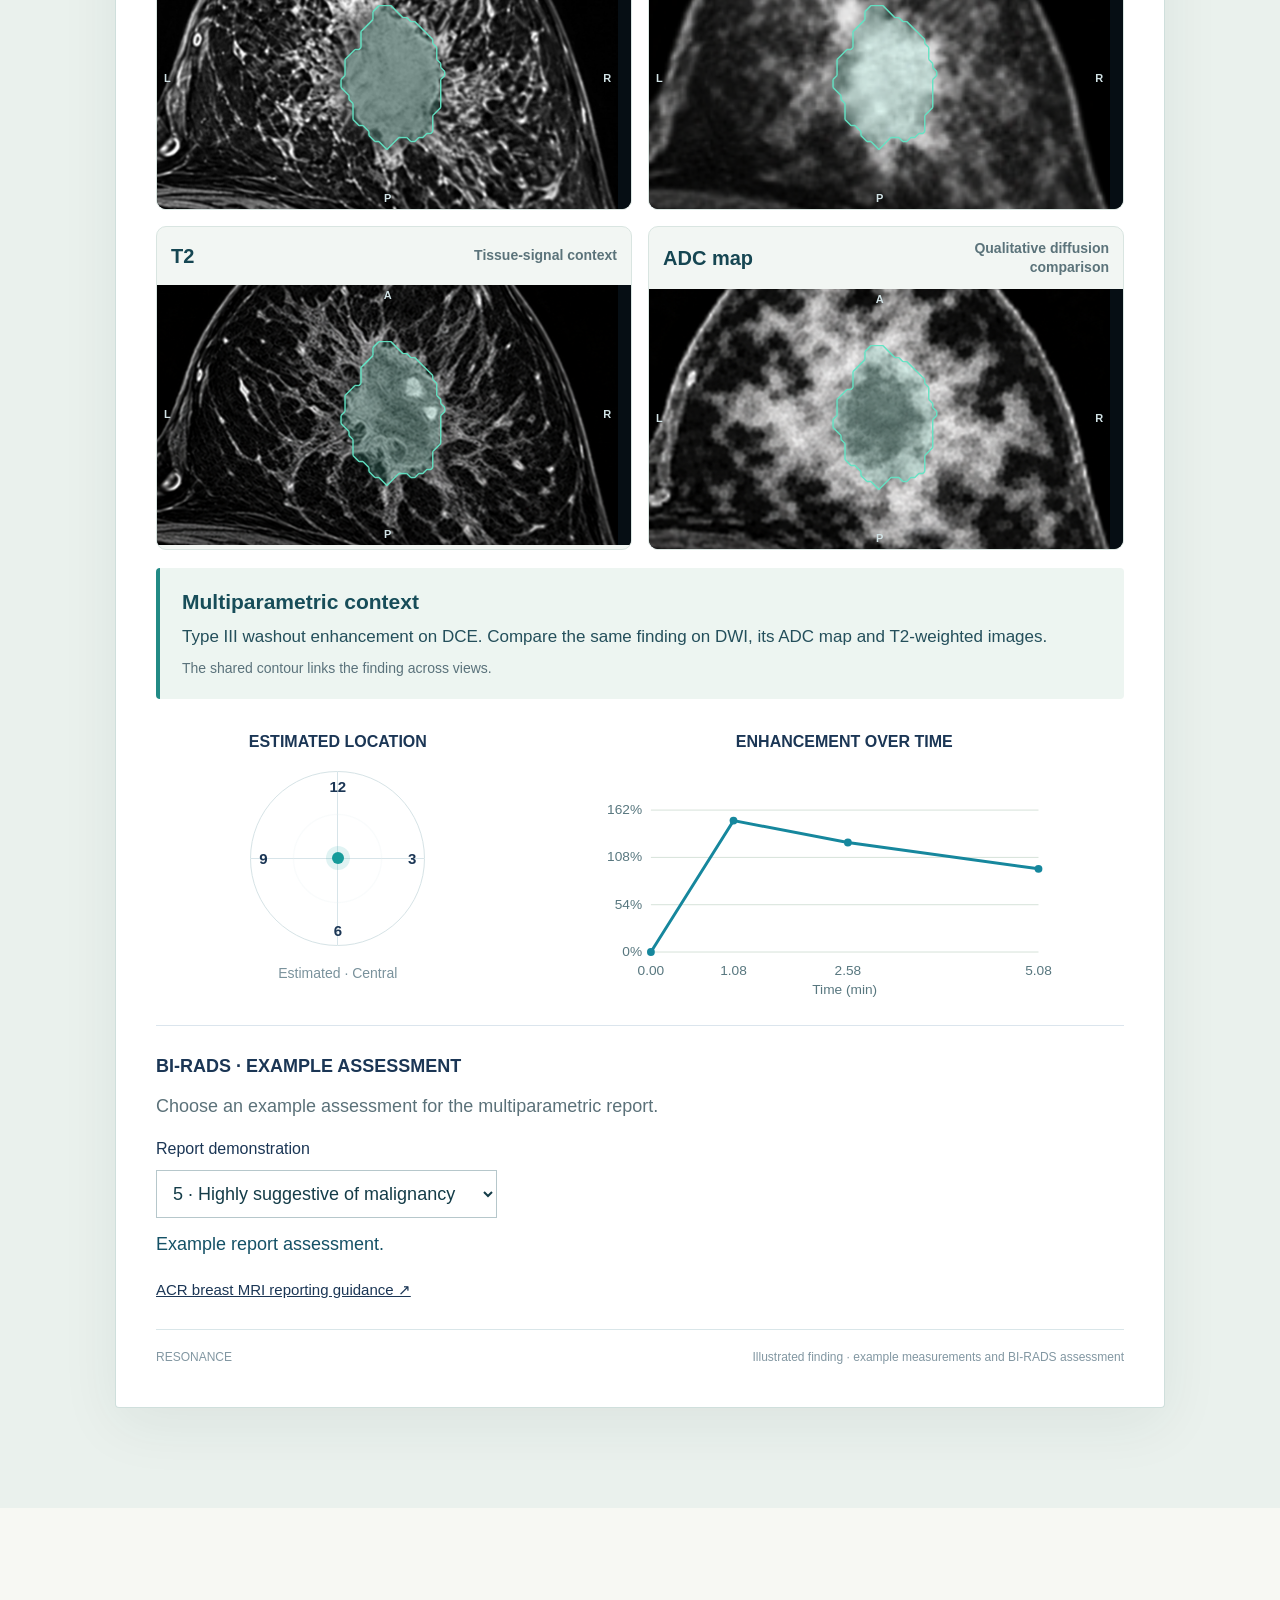
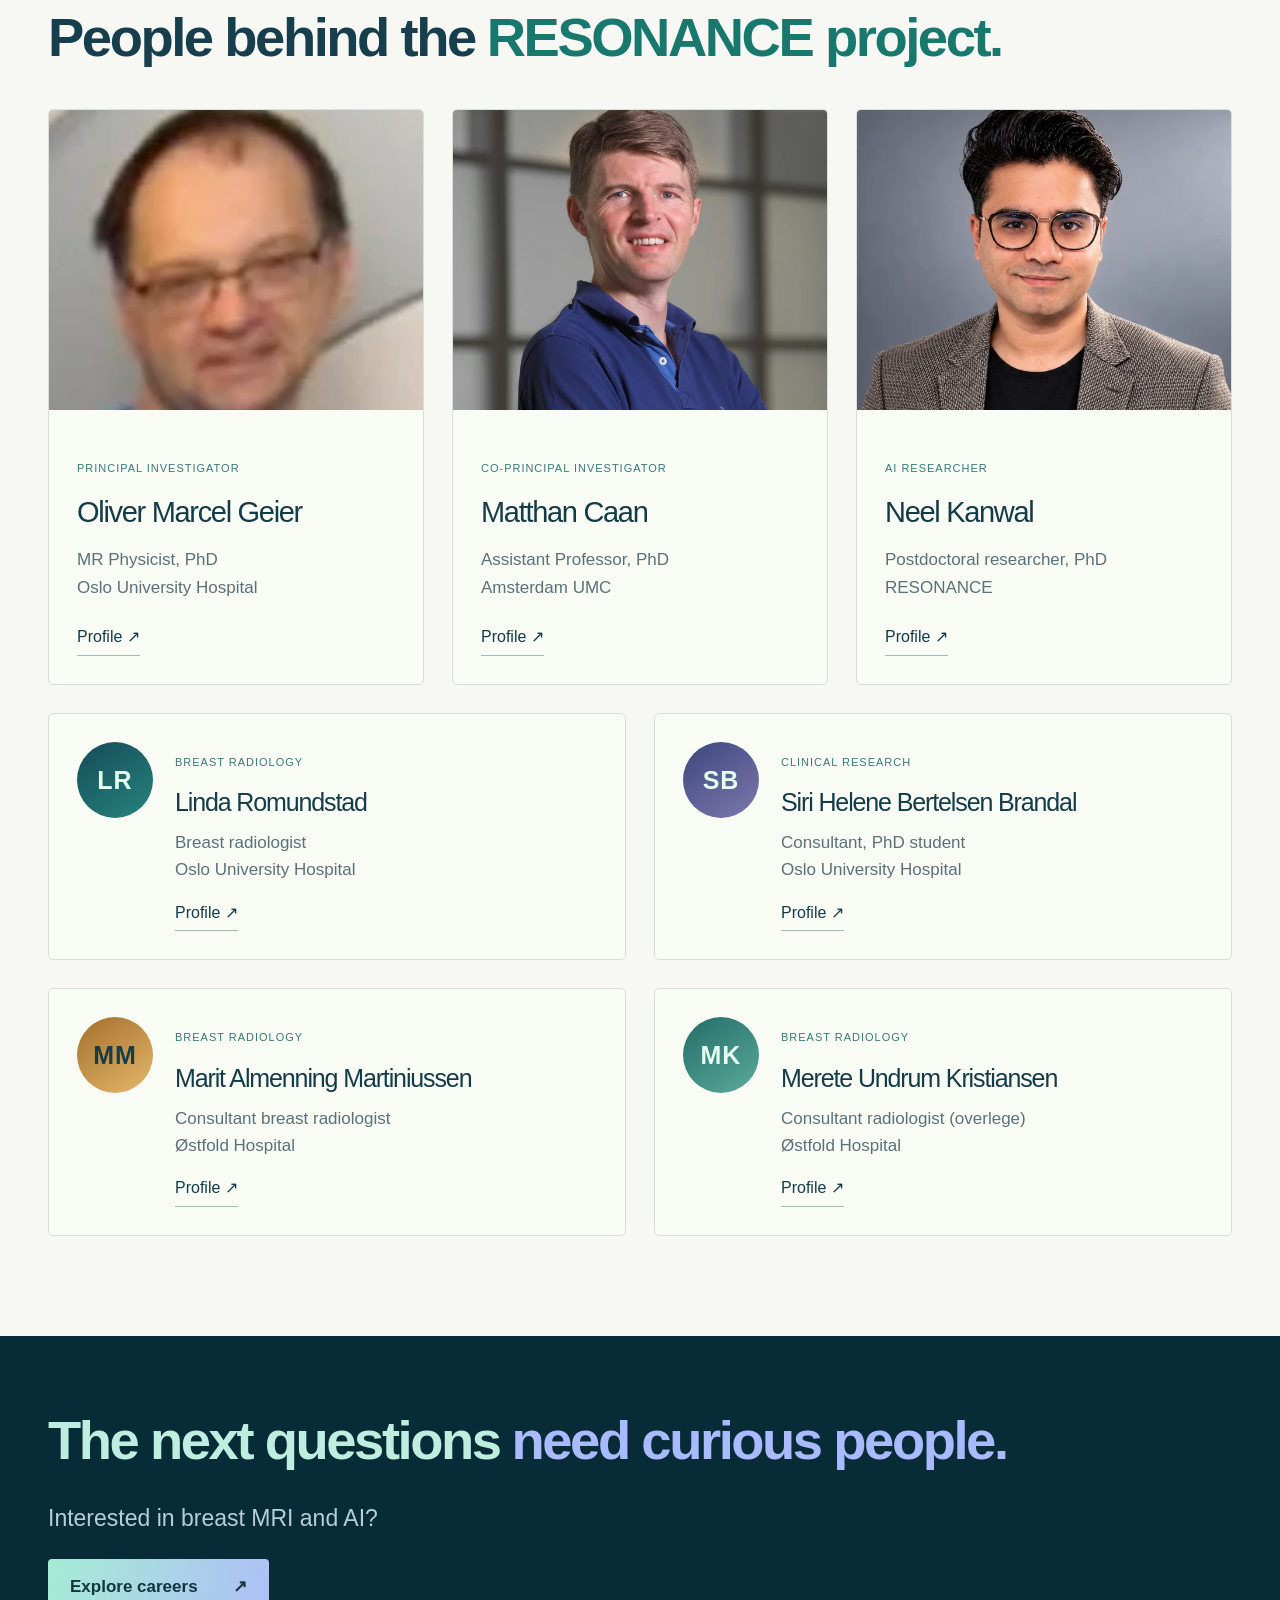
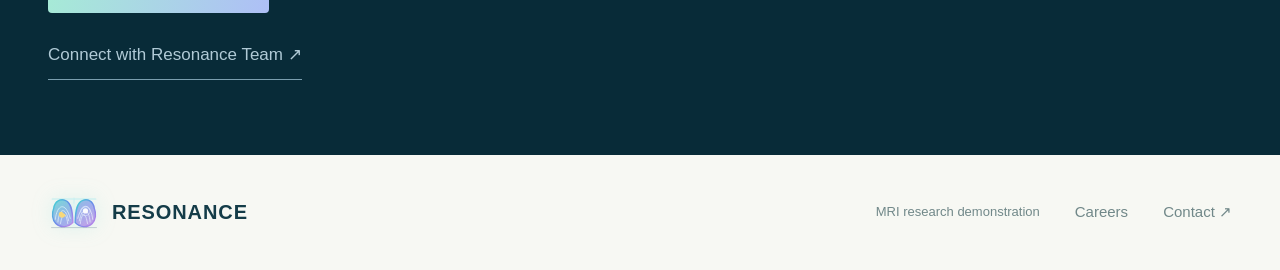
==== commit 0220c63e: "Add four RESONANCE clinical team members Add Linda Romundstad, Siri Helene Bertelsen Brandal, Marit " ====
--- a/index.html
+++ b/index.html
@@ -7,7 +7,7 @@
 <title>RESONANCE | Breast MRI research</title>
 <meta name="description" content="Explore RESONANCE breast MRI research through illustrative examples of preprocessing, segmentation, lesion localization and enhancement kinetics.">
 <link rel="icon" href="assets/mark.svg?v=synthetic-roi-boundary-20261028-1">
-<link rel="stylesheet" href="style.css?v=multiparametric-report-20261106-1">
+<link rel="stylesheet" href="style.css?v=team-members-20261111">
 </head>
 <body>
 <a class="skip" href="#main">Skip to content</a>
@@ -592,6 +592,44 @@
 </div>
 </article>
 </div>
+<div class="team-grid team-grid-additional">
+<article>
+<span class="team-initials" aria-hidden="true">LR</span>
+<div>
+<span>BREAST RADIOLOGY</span>
+<h3>Linda Romundstad</h3>
+<p>Breast radiologist<br>Oslo University Hospital</p>
+<a href="https://www.linkedin.com/in/linda-romundstad-811389164/" target="_blank" rel="noopener">Profile ↗</a>
+</div>
+</article>
+<article>
+<span class="team-initials" aria-hidden="true">SB</span>
+<div>
+<span>CLINICAL RESEARCH</span>
+<h3>Siri Helene Bertelsen Brandal</h3>
+<p>Consultant, PhD student<br>Oslo University Hospital</p>
+<a href="https://ous-research.no/home/fmit/Group+members/22765" target="_blank" rel="noopener">Profile ↗</a>
+</div>
+</article>
+<article>
+<span class="team-initials" aria-hidden="true">MM</span>
+<div>
+<span>BREAST RADIOLOGY</span>
+<h3>Marit Almenning Martiniussen</h3>
+<p>Consultant breast radiologist<br>Østfold Hospital</p>
+<a href="https://www.linkedin.com/in/marit-a-martiniussen-06100441/" target="_blank" rel="noopener">Profile ↗</a>
+</div>
+</article>
+<article>
+<span class="team-initials" aria-hidden="true">MK</span>
+<div>
+<span>BREAST RADIOLOGY</span>
+<h3>Merete Undrum Kristiansen</h3>
+<p>Consultant radiologist (overlege)<br>Østfold Hospital</p>
+<a href="https://orcid.org/0000-0003-2320-1975" target="_blank" rel="noopener">Profile ↗</a>
+</div>
+</article>
+</div>
 </div>
 </section>
 <section class="closing">
--- a/style.css
+++ b/style.css
@@ -866,3 +866,17 @@
 .report-context .report-contour-note{font-size:14px;line-height:1.5;color:#5a727b;margin-top:8px}
 @media(max-width:650px){.report-multiparametric-grid{grid-template-columns:minmax(0,1fr);gap:12px}.report-multiparametric-grid canvas{height:245px}.report-comparison-heading h4,.report-context h4{font-size:20px}.report-context{padding:17px}.report-context p{font-size:16px}.report-view-tabs button{font-size:14px}}
 @media print{.report-comparison-controls{display:none!important}.report-comparison{break-inside:avoid}.report-multiparametric-grid{grid-template-columns:repeat(4,minmax(0,1fr));gap:7px}.report-multiparametric-grid canvas{height:140px}.report-multiparametric-grid figcaption{display:block;min-height:0;padding:6px}.report-multiparametric-grid figcaption strong{font-size:13px}.report-multiparametric-grid figcaption span{display:block;text-align:left;font-size:9px;max-width:none}.report-comparison-heading h4,.report-context h4{font-size:16px}.report-context{padding:10px 12px;margin-top:10px}.report-context p{font-size:12px}.report-context .report-contour-note{font-size:10px}.report-brand small{font-size:9px}}
+
+/* Additional team members: initials until profile portraits are available. */
+.team-grid-additional{grid-template-columns:repeat(2,minmax(0,1fr));margin-top:28px}
+.team-grid-additional article{display:flex;align-items:flex-start;gap:22px;padding:28px}
+.team-grid-additional article>div{padding:0;min-width:0}
+.team-grid-additional .team-initials{flex:0 0 76px;width:76px;height:76px;border-radius:50%;display:grid;place-items:center;background:linear-gradient(145deg,#164b59,#26847c);color:#e2fff0;font-size:25px;font-weight:700;letter-spacing:.04em}
+.team-grid-additional article:nth-child(2) .team-initials{background:linear-gradient(145deg,#3c477e,#7e78ad)}
+.team-grid-additional article:nth-child(3) .team-initials{background:linear-gradient(145deg,#a36f2c,#e5b86b);color:#163d48}
+.team-grid-additional article:nth-child(4) .team-initials{background:linear-gradient(145deg,#236c69,#5bab99)}
+.team-grid-additional h3{font-size:25px;line-height:1.2;margin:12px 0}
+.team-grid-additional p{font-size:17px;line-height:1.6}
+.team-grid-additional a{margin-top:16px}
+@media(max-width:900px){.team-grid-additional{grid-template-columns:1fr}.team-grid-additional article{display:flex}.team-grid-additional article>div{padding:0}}
+@media(max-width:450px){.team-grid-additional article{gap:16px;padding:22px}.team-grid-additional .team-initials{flex-basis:56px;width:56px;height:56px;font-size:20px}.team-grid-additional h3{font-size:23px}.team-grid-additional p{font-size:17px}}
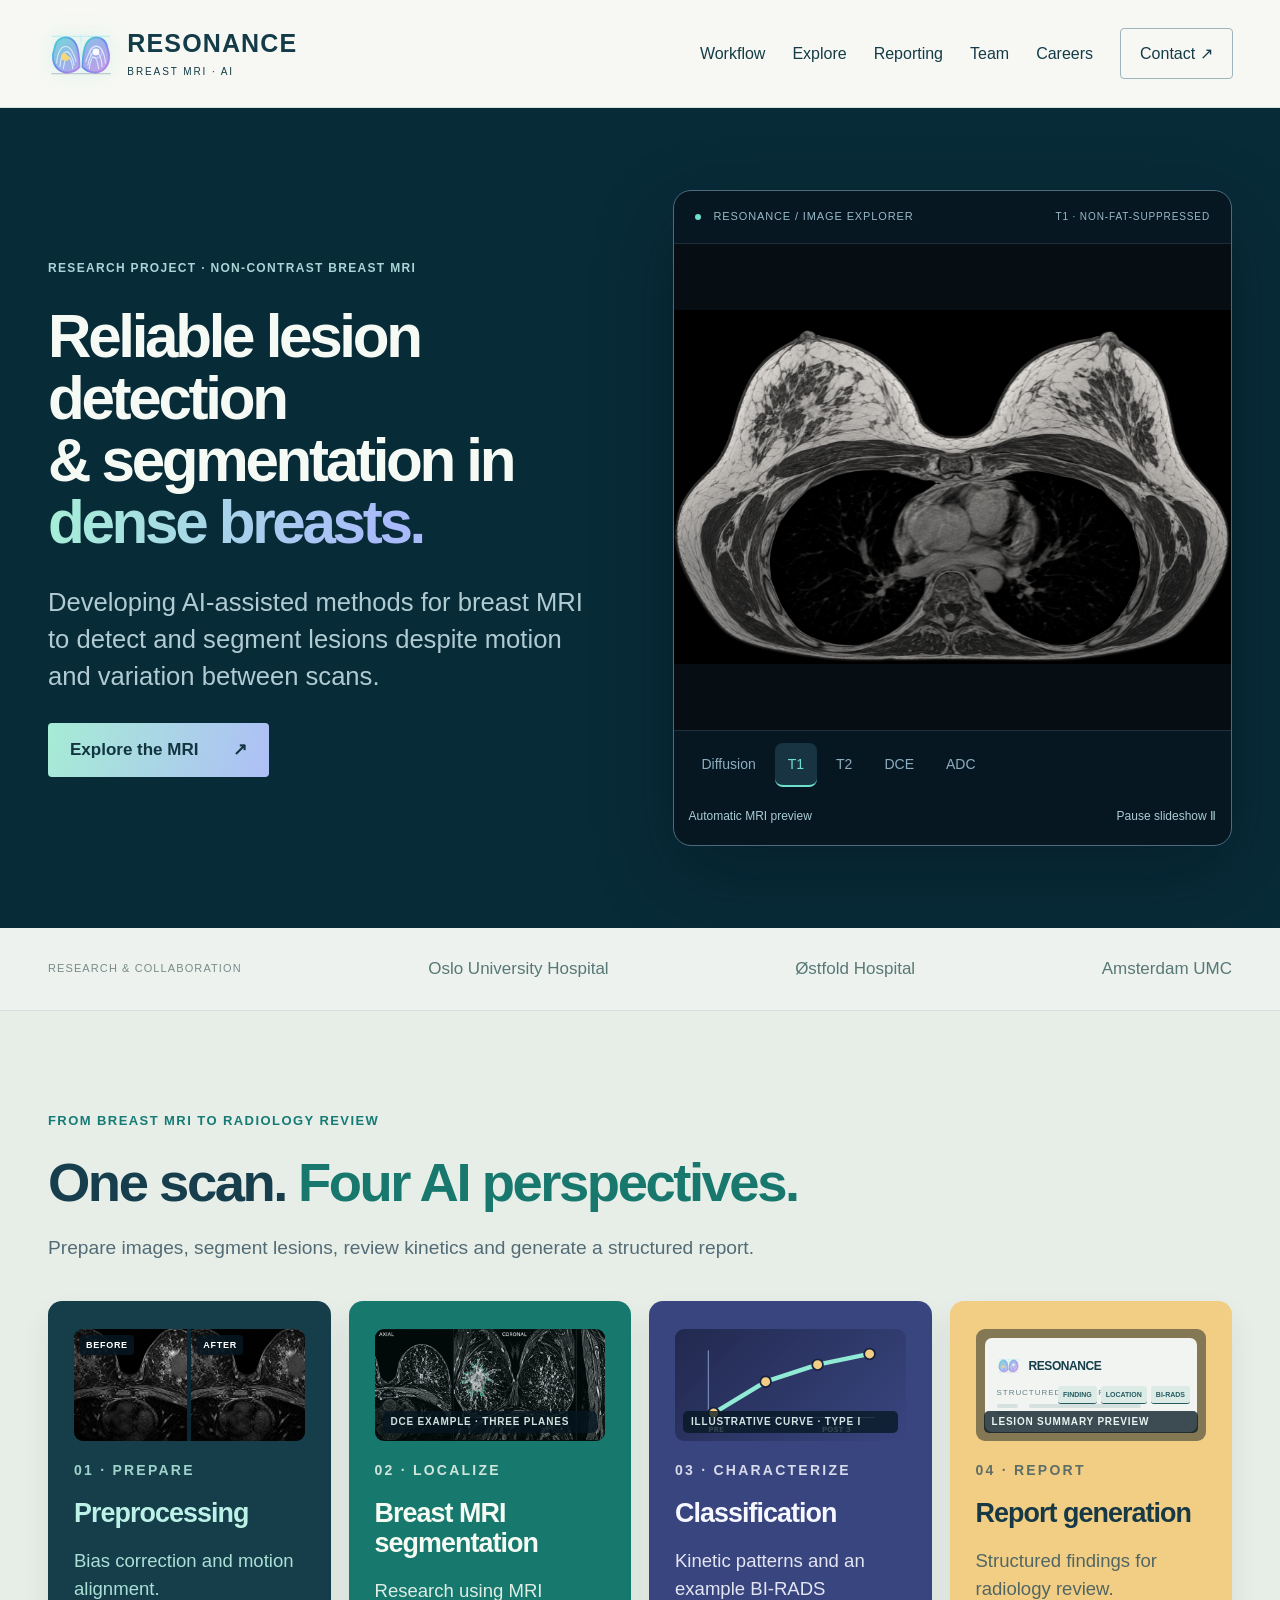
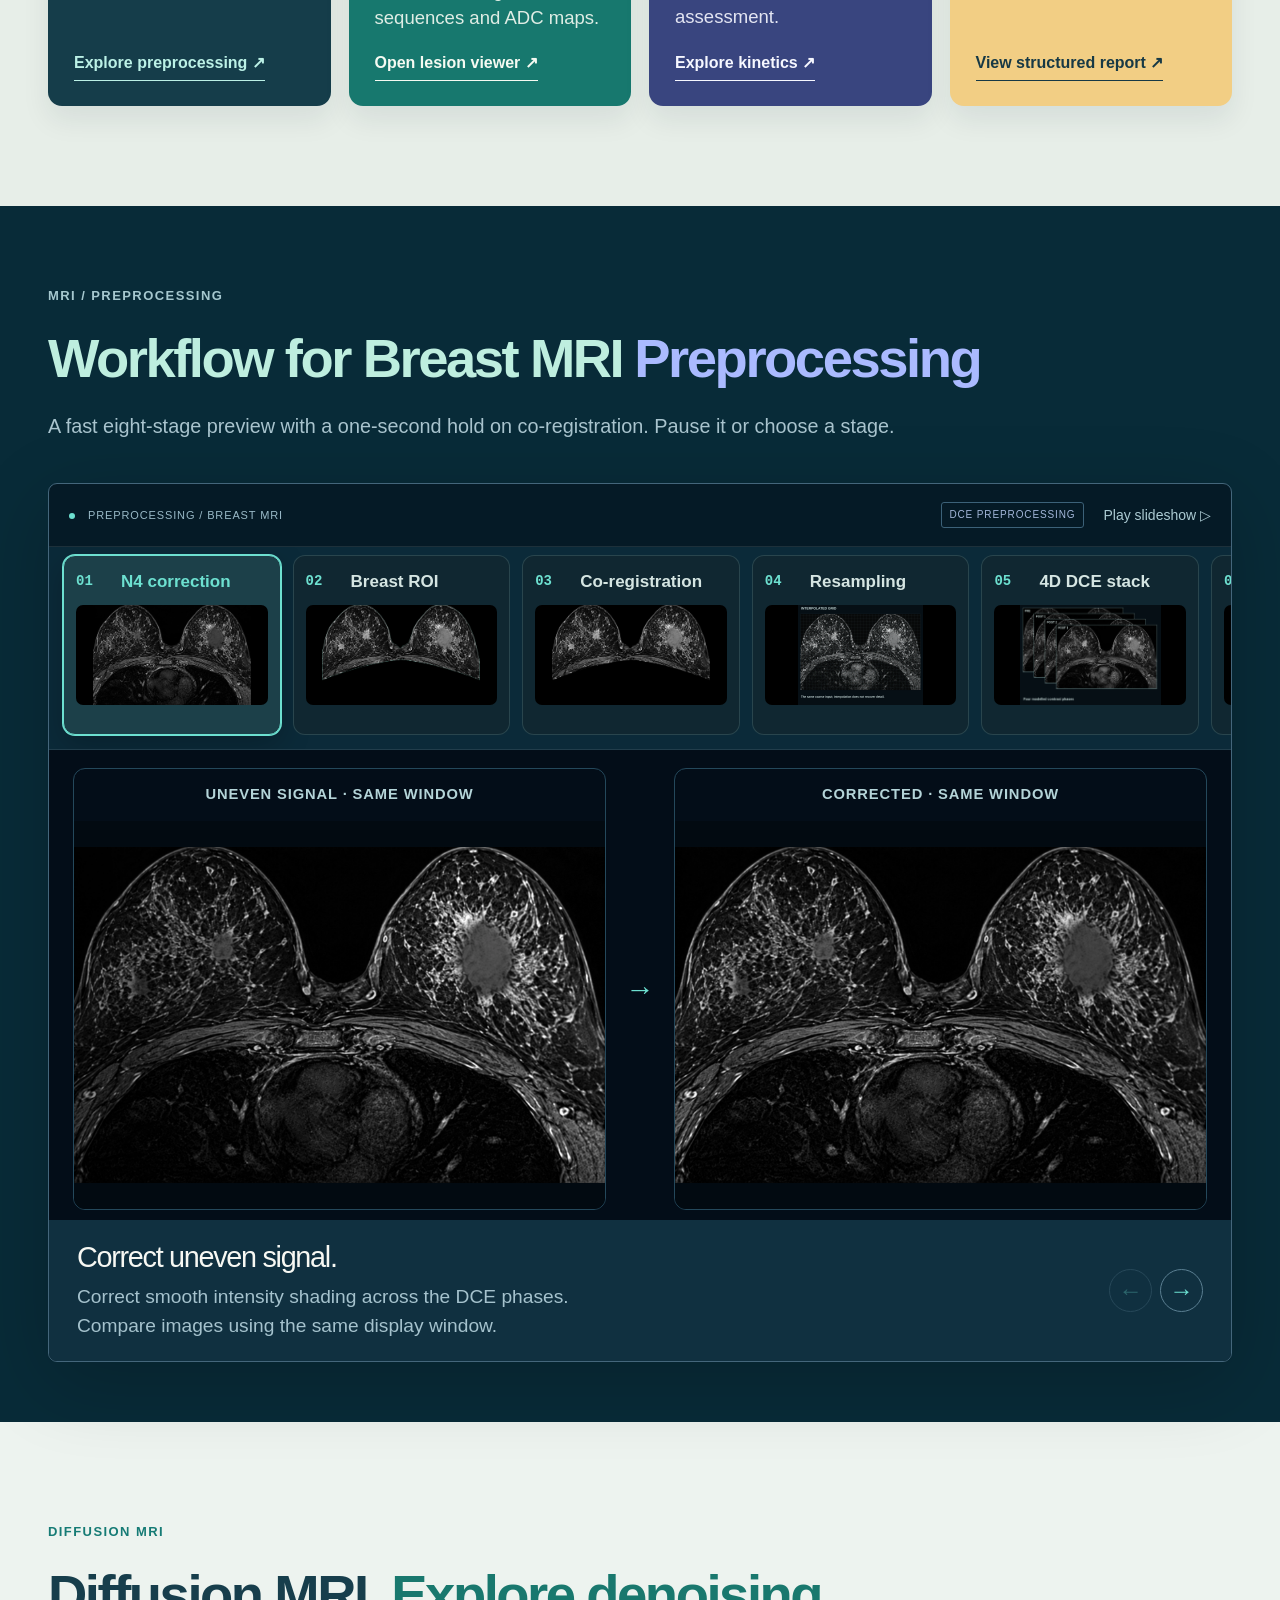
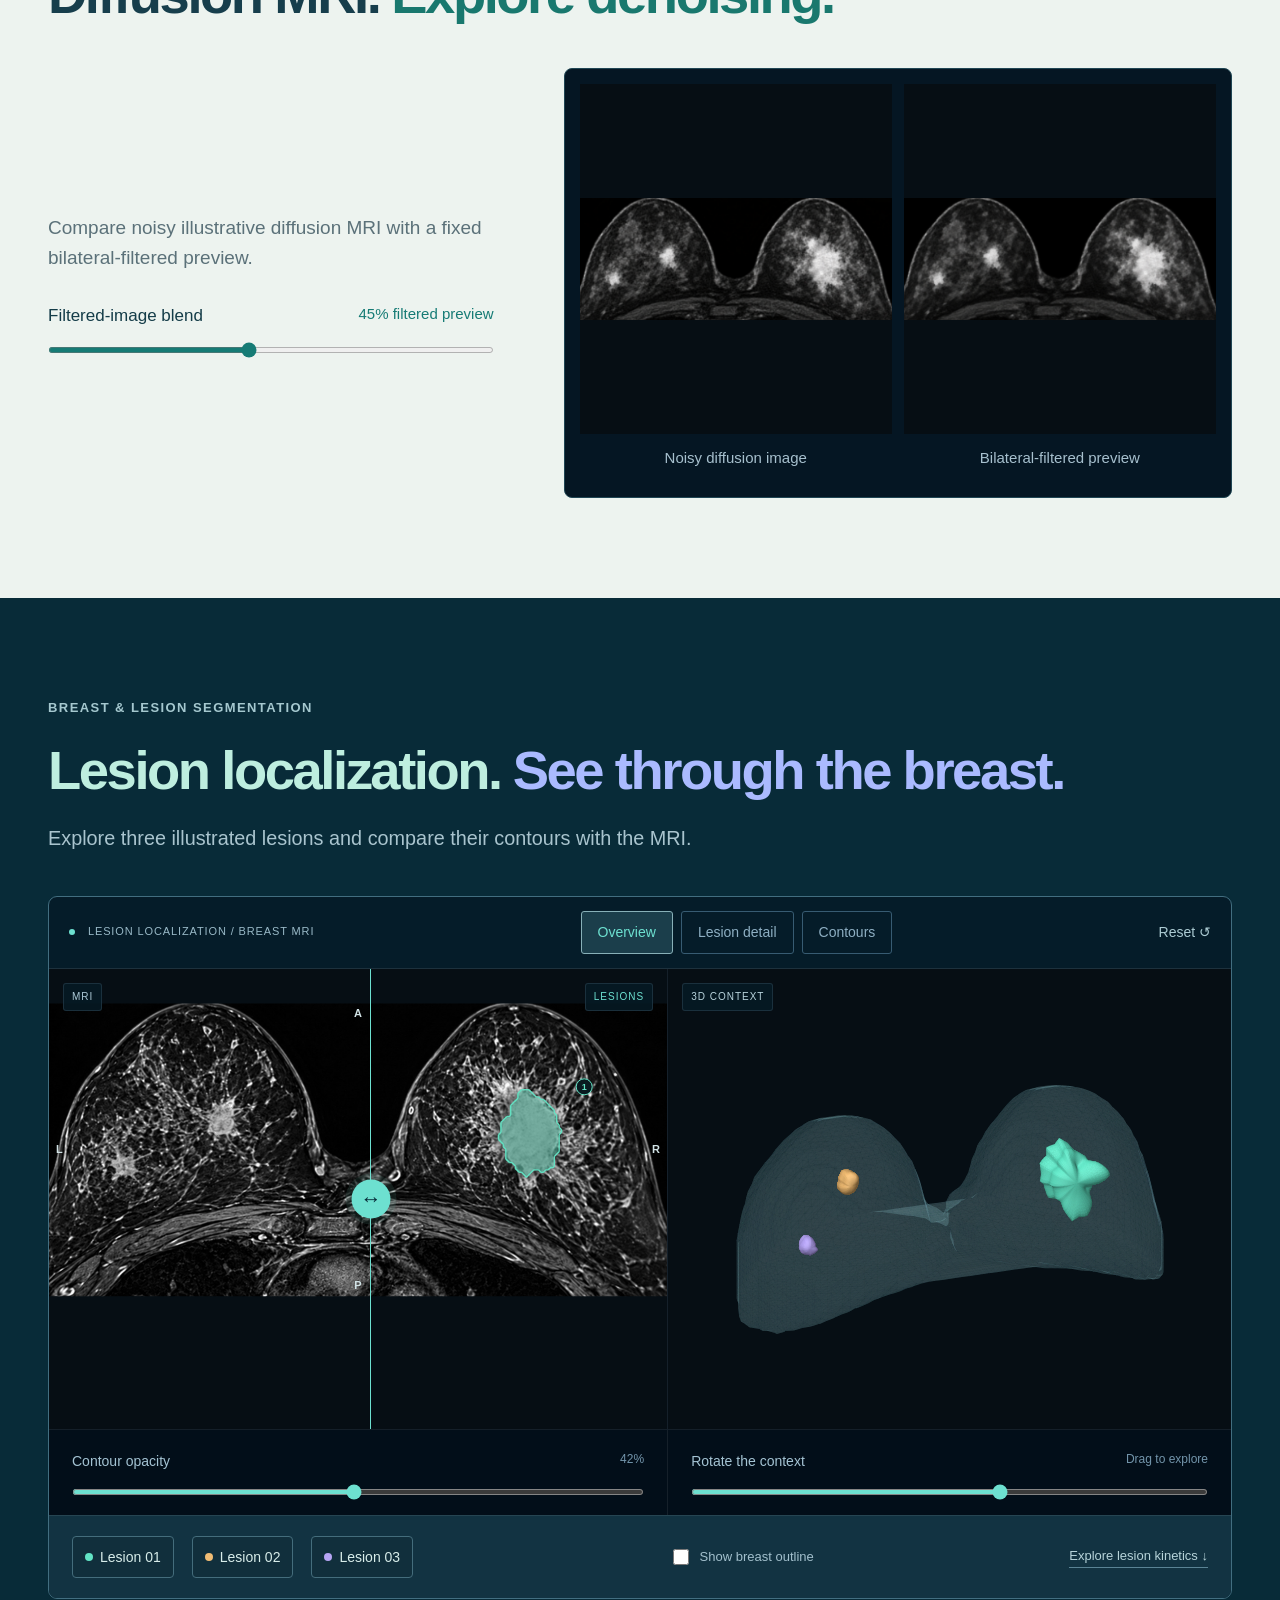
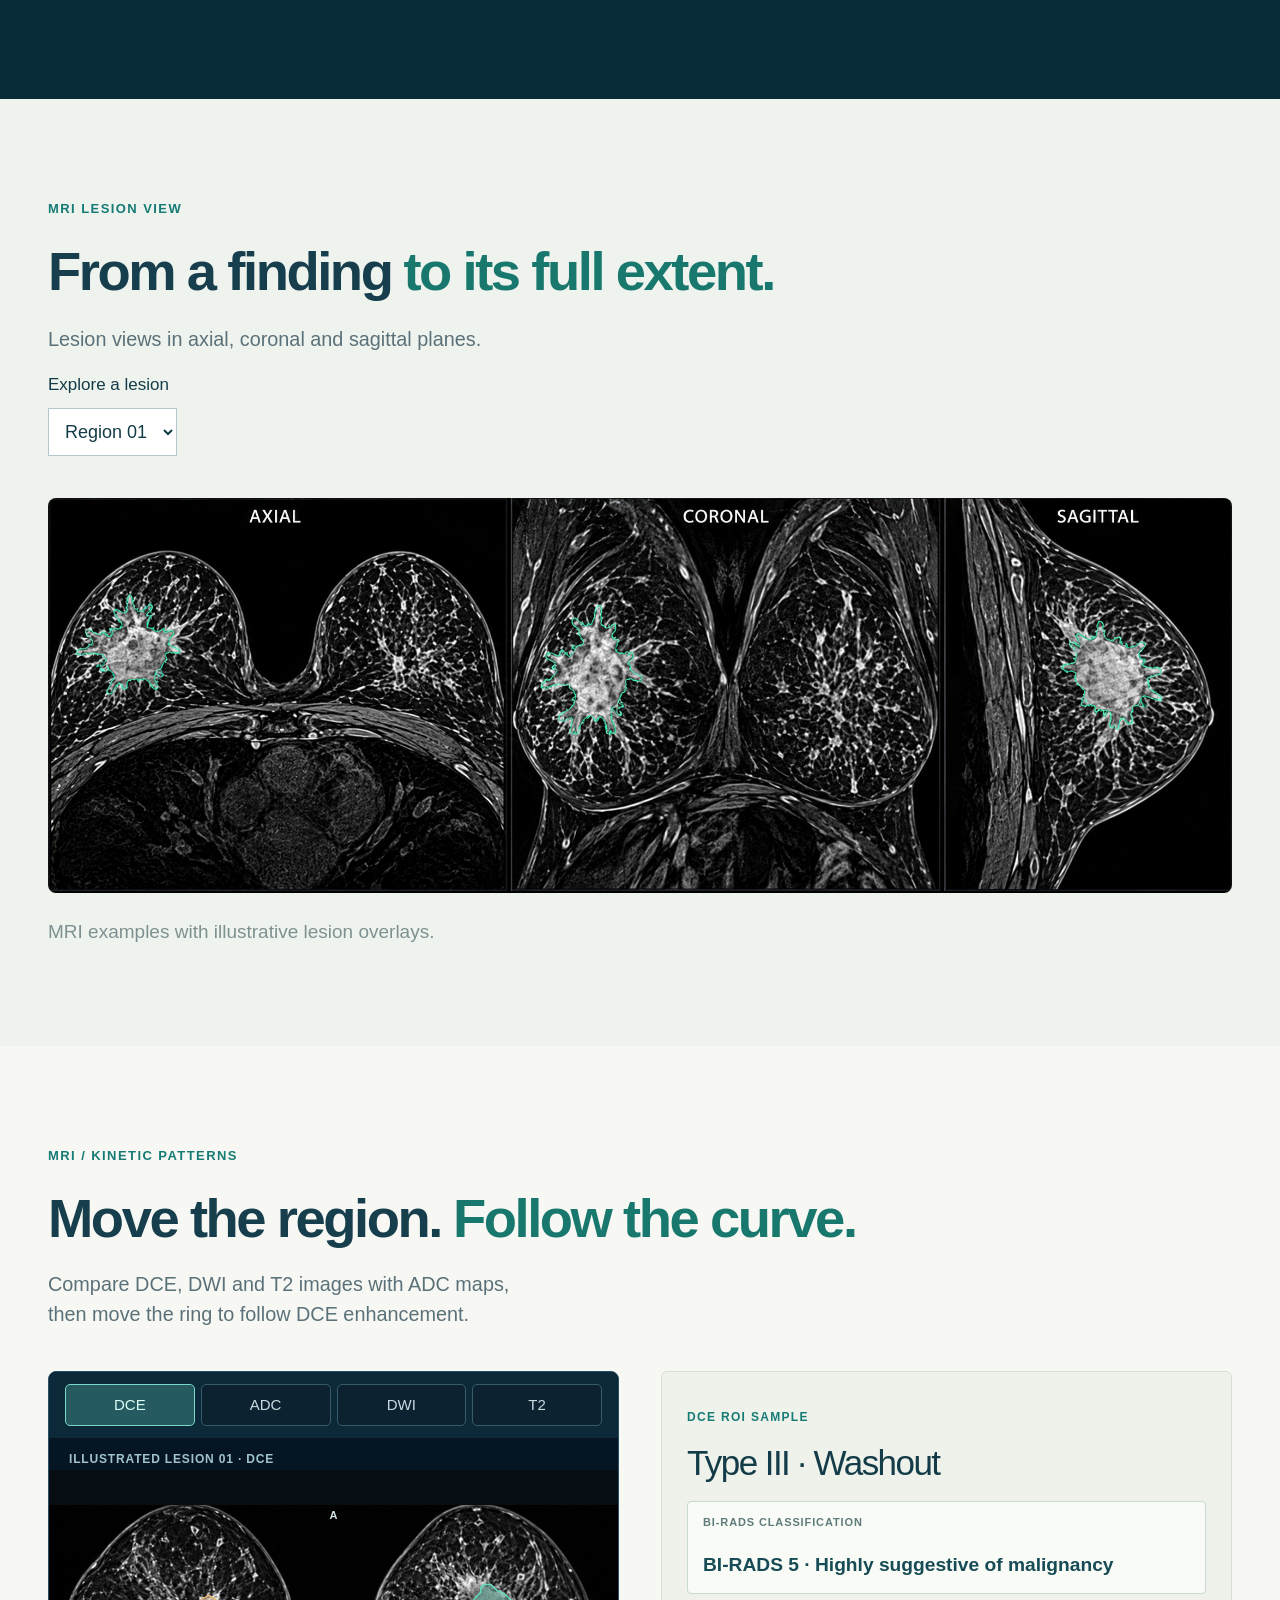
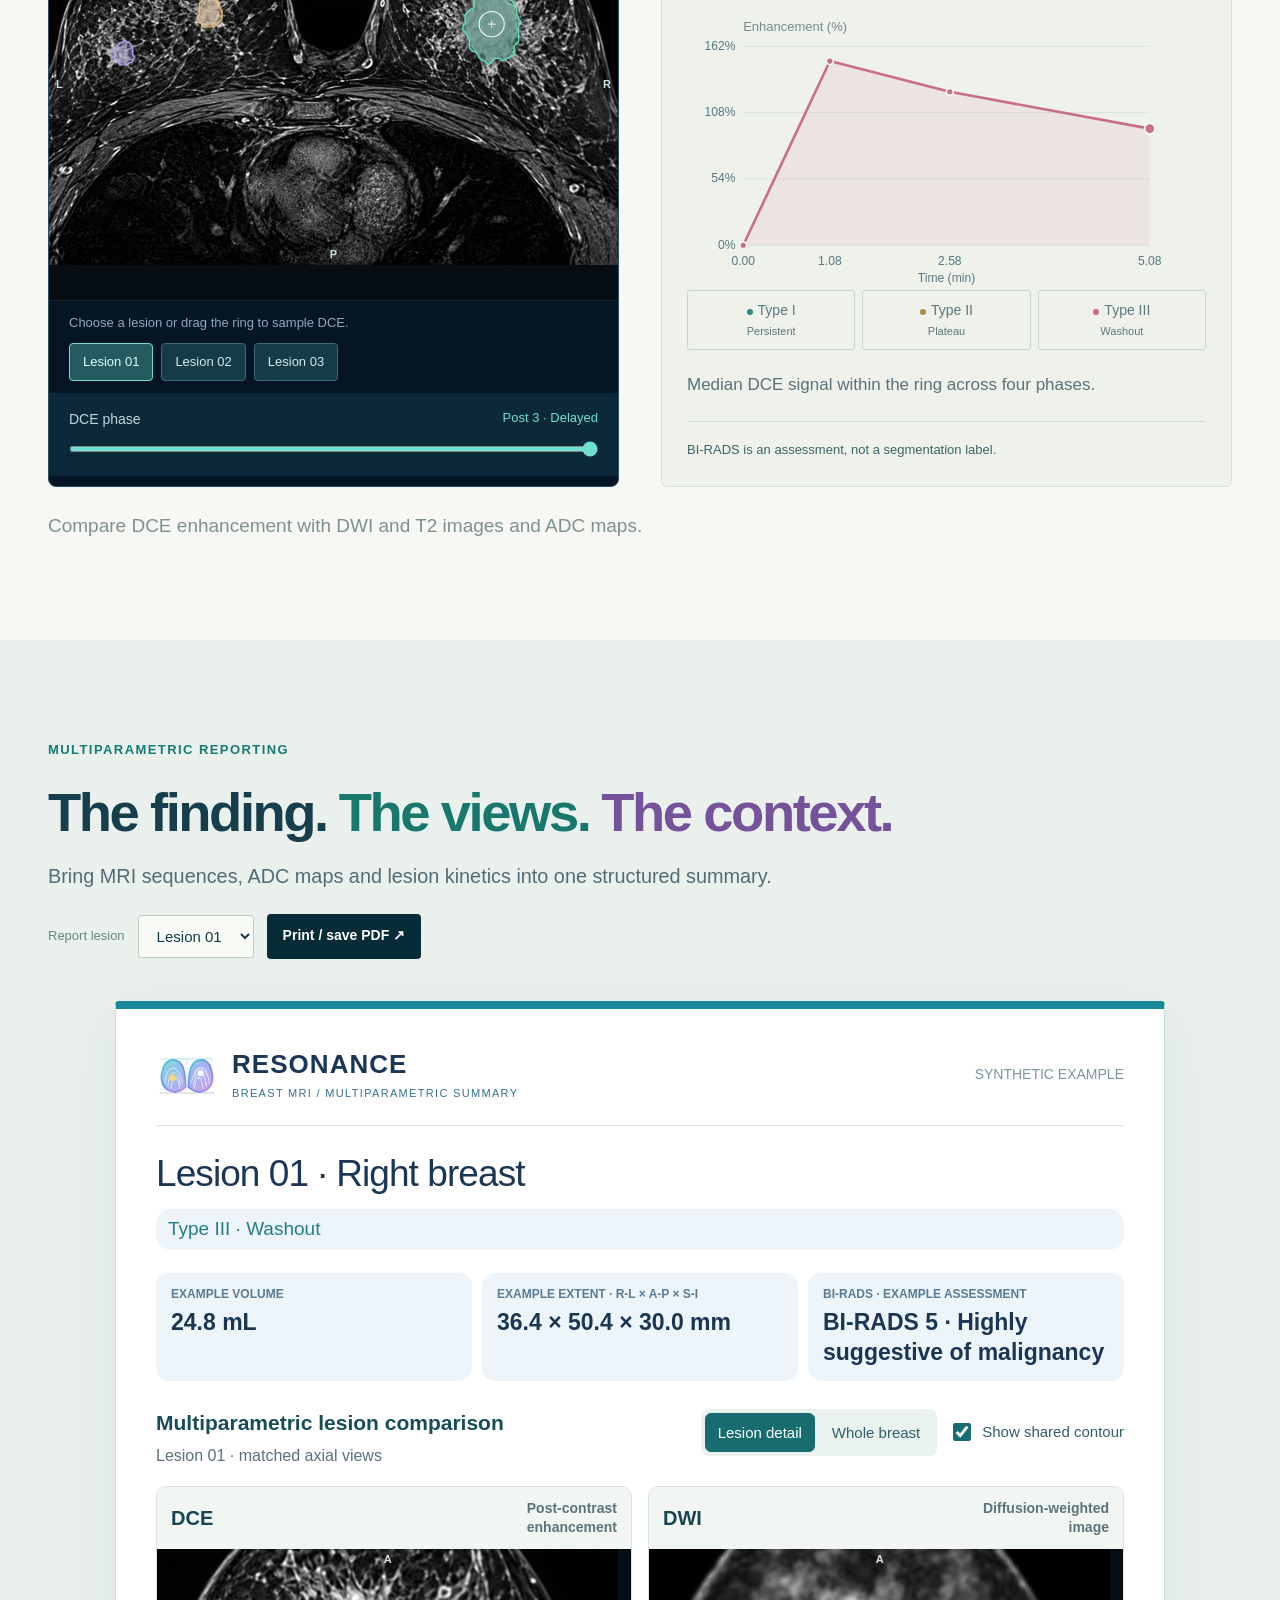
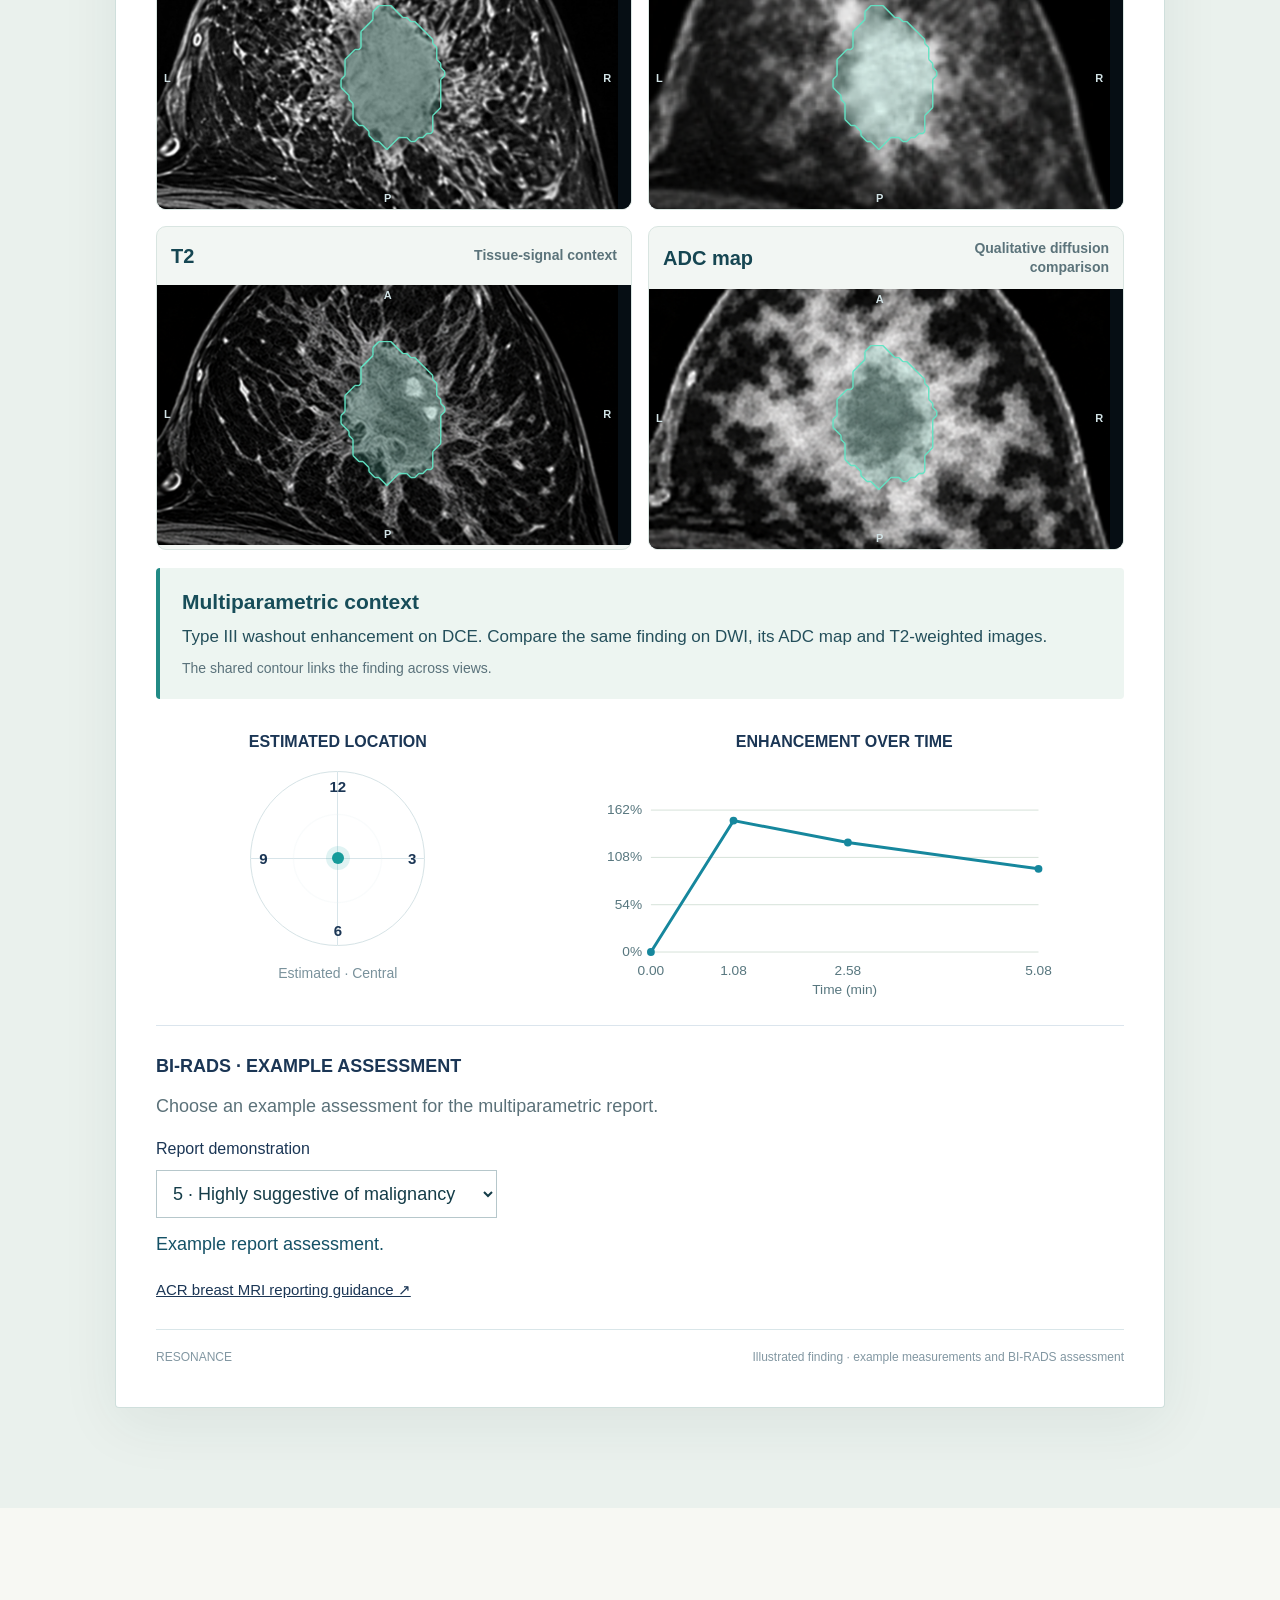
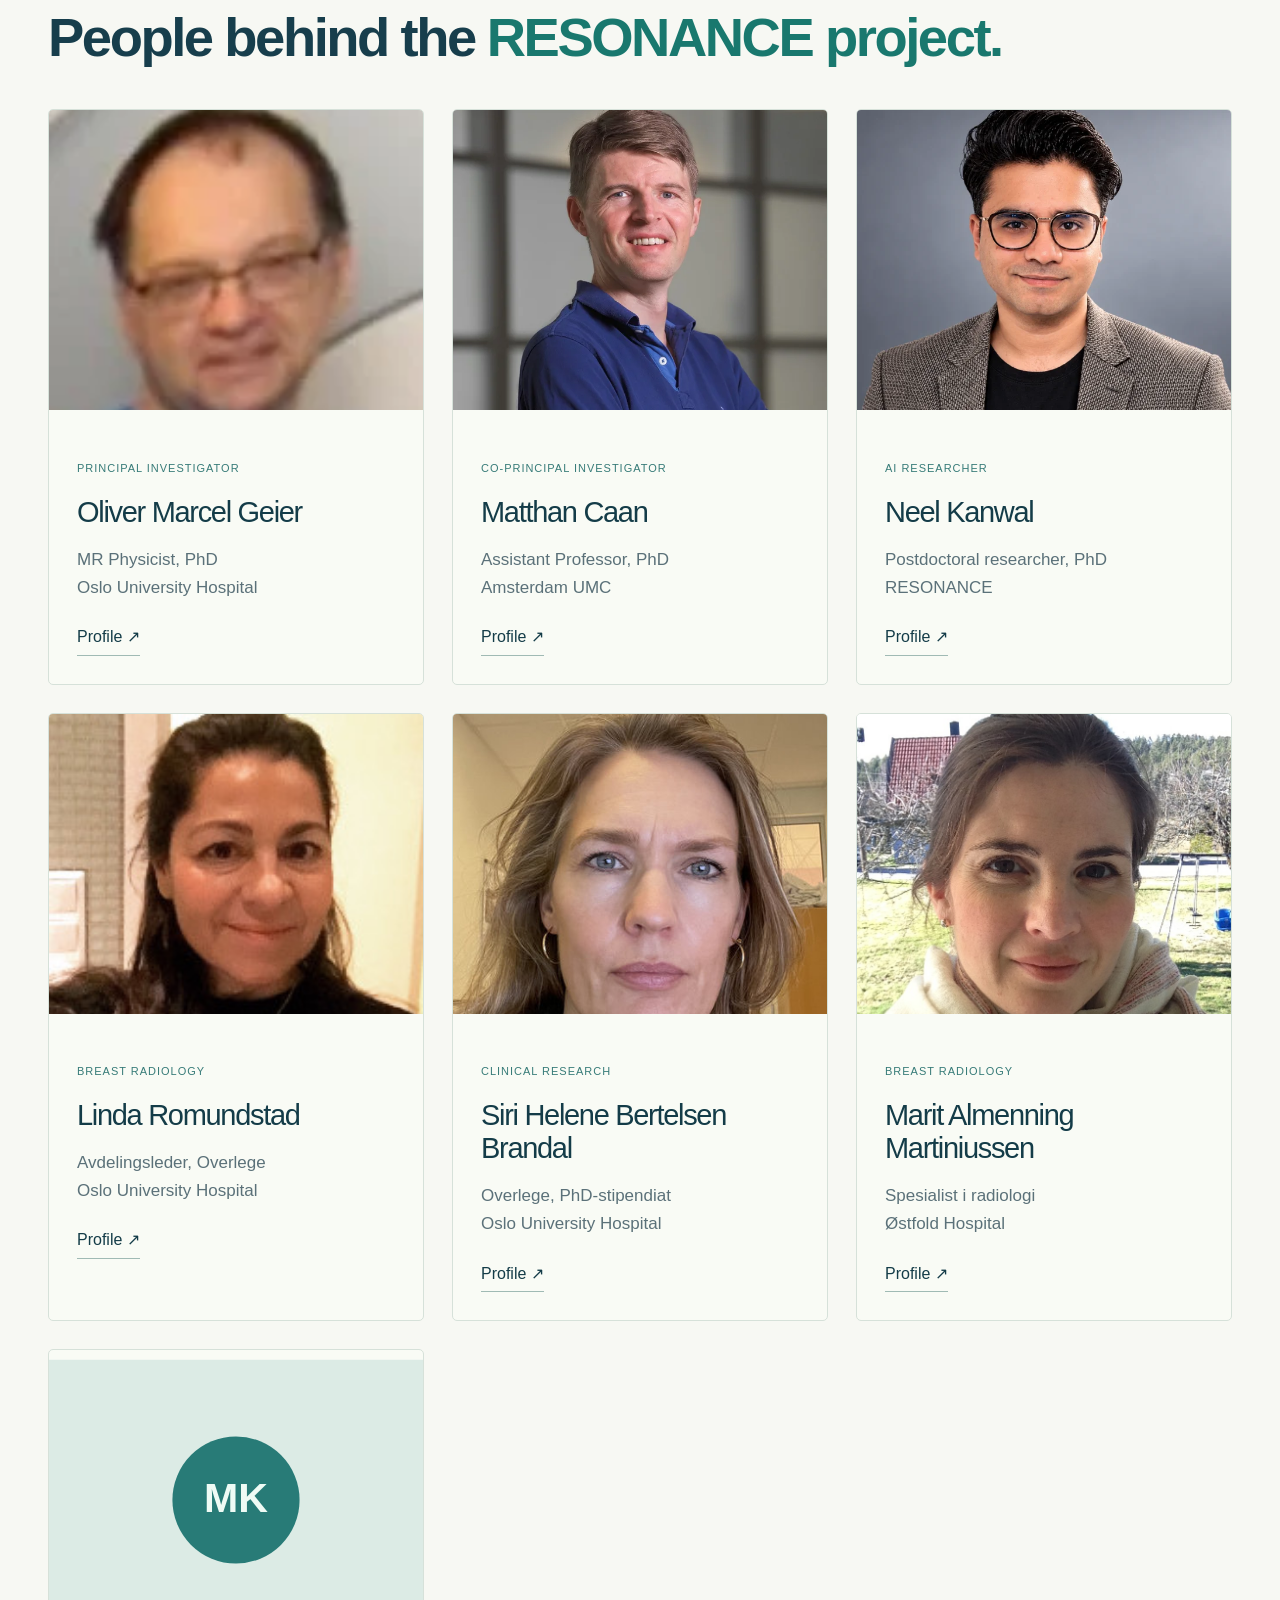
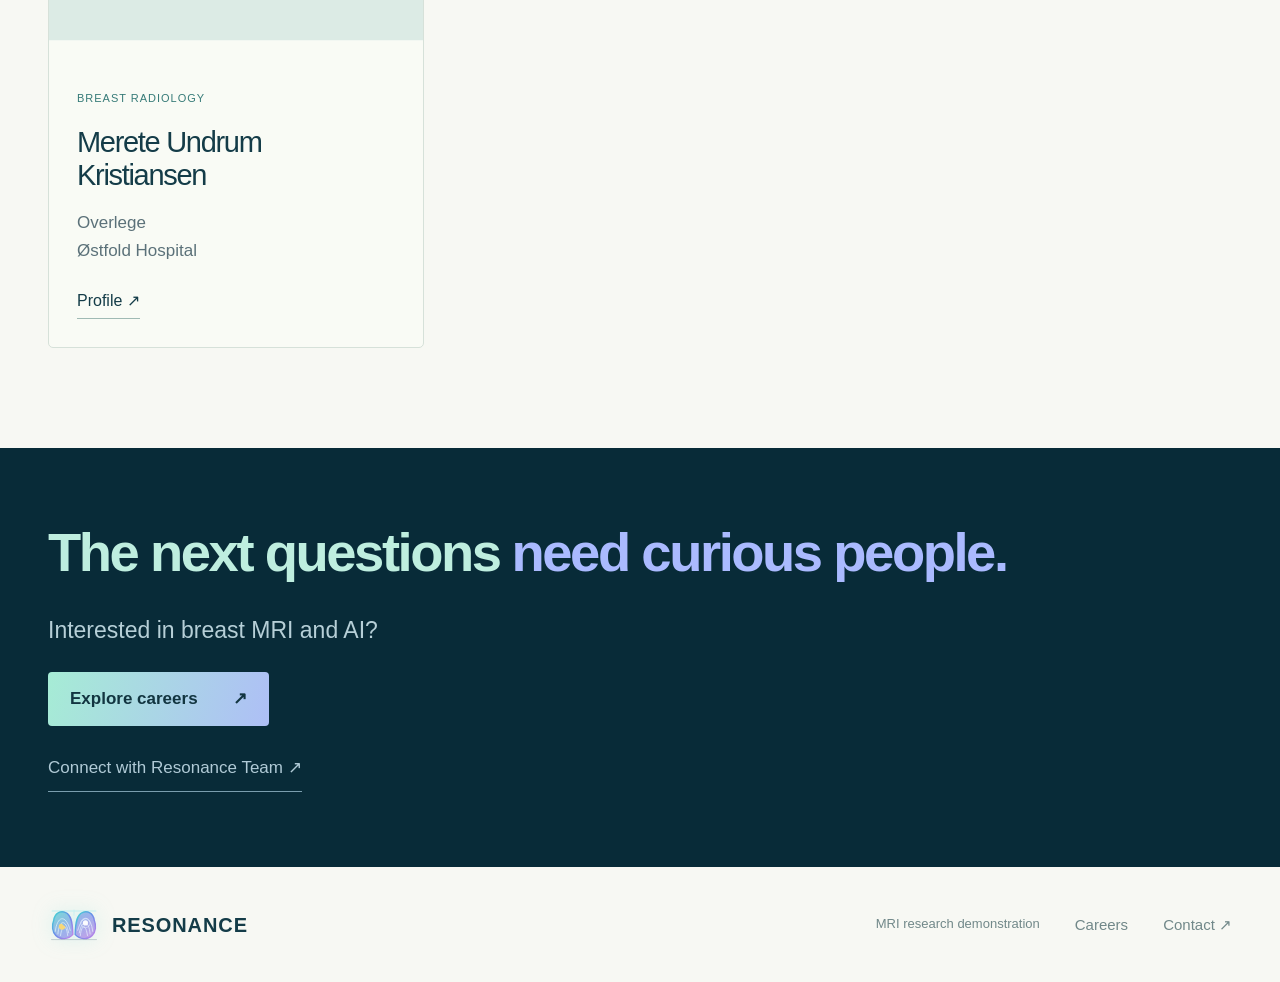
==== commit 1dee793b: "Match all team profiles to the original card format Use one seven-member grid with available photogr" ====
--- a/index.html
+++ b/index.html
@@ -7,7 +7,7 @@
 <title>RESONANCE | Breast MRI research</title>
 <meta name="description" content="Explore RESONANCE breast MRI research through illustrative examples of preprocessing, segmentation, lesion localization and enhancement kinetics.">
 <link rel="icon" href="assets/mark.svg?v=synthetic-roi-boundary-20261028-1">
-<link rel="stylesheet" href="style.css?v=team-members-20261111">
+<link rel="stylesheet" href="style.css?v=team-portraits-20261111">
 </head>
 <body>
 <a class="skip" href="#main">Skip to content</a>
@@ -591,41 +591,39 @@
 <a href="https://www.linkedin.com/in/neel-kanwal/" target="_blank" rel="noopener">Profile ↗</a>
 </div>
 </article>
-</div>
-<div class="team-grid team-grid-additional">
 <article>
-<span class="team-initials" aria-hidden="true">LR</span>
+<img src="assets/team-linda.jpeg" alt="Linda Romundstad" loading="lazy">
 <div>
 <span>BREAST RADIOLOGY</span>
 <h3>Linda Romundstad</h3>
-<p>Breast radiologist<br>Oslo University Hospital</p>
+<p>Avdelingsleder, Overlege<br>Oslo University Hospital</p>
 <a href="https://www.linkedin.com/in/linda-romundstad-811389164/" target="_blank" rel="noopener">Profile ↗</a>
 </div>
 </article>
 <article>
-<span class="team-initials" aria-hidden="true">SB</span>
+<img src="assets/team-siri.jpeg" alt="Siri Helene Bertelsen Brandal" loading="lazy">
 <div>
 <span>CLINICAL RESEARCH</span>
 <h3>Siri Helene Bertelsen Brandal</h3>
-<p>Consultant, PhD student<br>Oslo University Hospital</p>
+<p>Overlege, PhD-stipendiat<br>Oslo University Hospital</p>
 <a href="https://ous-research.no/home/fmit/Group+members/22765" target="_blank" rel="noopener">Profile ↗</a>
 </div>
 </article>
 <article>
-<span class="team-initials" aria-hidden="true">MM</span>
+<img src="assets/team-marit.jpeg" alt="Marit Almenning Martiniussen" loading="lazy">
 <div>
 <span>BREAST RADIOLOGY</span>
 <h3>Marit Almenning Martiniussen</h3>
-<p>Consultant breast radiologist<br>Østfold Hospital</p>
+<p>Spesialist i radiologi<br>Østfold Hospital</p>
 <a href="https://www.linkedin.com/in/marit-a-martiniussen-06100441/" target="_blank" rel="noopener">Profile ↗</a>
 </div>
 </article>
 <article>
-<span class="team-initials" aria-hidden="true">MK</span>
+<svg class="team-portrait-placeholder" viewBox="0 0 400 300" aria-hidden="true" focusable="false"><rect width="400" height="300" fill="#dcebe5"/><circle cx="200" cy="150" r="68" fill="#287b77"/><text x="200" y="151" text-anchor="middle" dominant-baseline="middle" fill="#effbf5" font-family="Arial, sans-serif" font-size="44" font-weight="700">MK</text></svg>
 <div>
 <span>BREAST RADIOLOGY</span>
 <h3>Merete Undrum Kristiansen</h3>
-<p>Consultant radiologist (overlege)<br>Østfold Hospital</p>
+<p>Overlege<br>Østfold Hospital</p>
 <a href="https://orcid.org/0000-0003-2320-1975" target="_blank" rel="noopener">Profile ↗</a>
 </div>
 </article>
--- a/style.css
+++ b/style.css
@@ -867,16 +867,7 @@
 @media(max-width:650px){.report-multiparametric-grid{grid-template-columns:minmax(0,1fr);gap:12px}.report-multiparametric-grid canvas{height:245px}.report-comparison-heading h4,.report-context h4{font-size:20px}.report-context{padding:17px}.report-context p{font-size:16px}.report-view-tabs button{font-size:14px}}
 @media print{.report-comparison-controls{display:none!important}.report-comparison{break-inside:avoid}.report-multiparametric-grid{grid-template-columns:repeat(4,minmax(0,1fr));gap:7px}.report-multiparametric-grid canvas{height:140px}.report-multiparametric-grid figcaption{display:block;min-height:0;padding:6px}.report-multiparametric-grid figcaption strong{font-size:13px}.report-multiparametric-grid figcaption span{display:block;text-align:left;font-size:9px;max-width:none}.report-comparison-heading h4,.report-context h4{font-size:16px}.report-context{padding:10px 12px;margin-top:10px}.report-context p{font-size:12px}.report-context .report-contour-note{font-size:10px}.report-brand small{font-size:9px}}
 
-/* Additional team members: initials until profile portraits are available. */
-.team-grid-additional{grid-template-columns:repeat(2,minmax(0,1fr));margin-top:28px}
-.team-grid-additional article{display:flex;align-items:flex-start;gap:22px;padding:28px}
-.team-grid-additional article>div{padding:0;min-width:0}
-.team-grid-additional .team-initials{flex:0 0 76px;width:76px;height:76px;border-radius:50%;display:grid;place-items:center;background:linear-gradient(145deg,#164b59,#26847c);color:#e2fff0;font-size:25px;font-weight:700;letter-spacing:.04em}
-.team-grid-additional article:nth-child(2) .team-initials{background:linear-gradient(145deg,#3c477e,#7e78ad)}
-.team-grid-additional article:nth-child(3) .team-initials{background:linear-gradient(145deg,#a36f2c,#e5b86b);color:#163d48}
-.team-grid-additional article:nth-child(4) .team-initials{background:linear-gradient(145deg,#236c69,#5bab99)}
-.team-grid-additional h3{font-size:25px;line-height:1.2;margin:12px 0}
-.team-grid-additional p{font-size:17px;line-height:1.6}
-.team-grid-additional a{margin-top:16px}
-@media(max-width:900px){.team-grid-additional{grid-template-columns:1fr}.team-grid-additional article{display:flex}.team-grid-additional article>div{padding:0}}
-@media(max-width:450px){.team-grid-additional article{gap:16px;padding:22px}.team-grid-additional .team-initials{flex-basis:56px;width:56px;height:56px;font-size:20px}.team-grid-additional h3{font-size:23px}.team-grid-additional p{font-size:17px}}
+/* Portrait placeholder follows the same dimensions as the profile photographs. */
+.team-grid article>.team-portrait-placeholder{display:block;width:100%;height:300px}
+@media(max-width:900px) and (min-width:651px){.team-grid article>.team-portrait-placeholder{height:100%;min-height:300px}}
+@media(max-width:650px){.team-grid article>.team-portrait-placeholder{height:340px;min-height:0}}
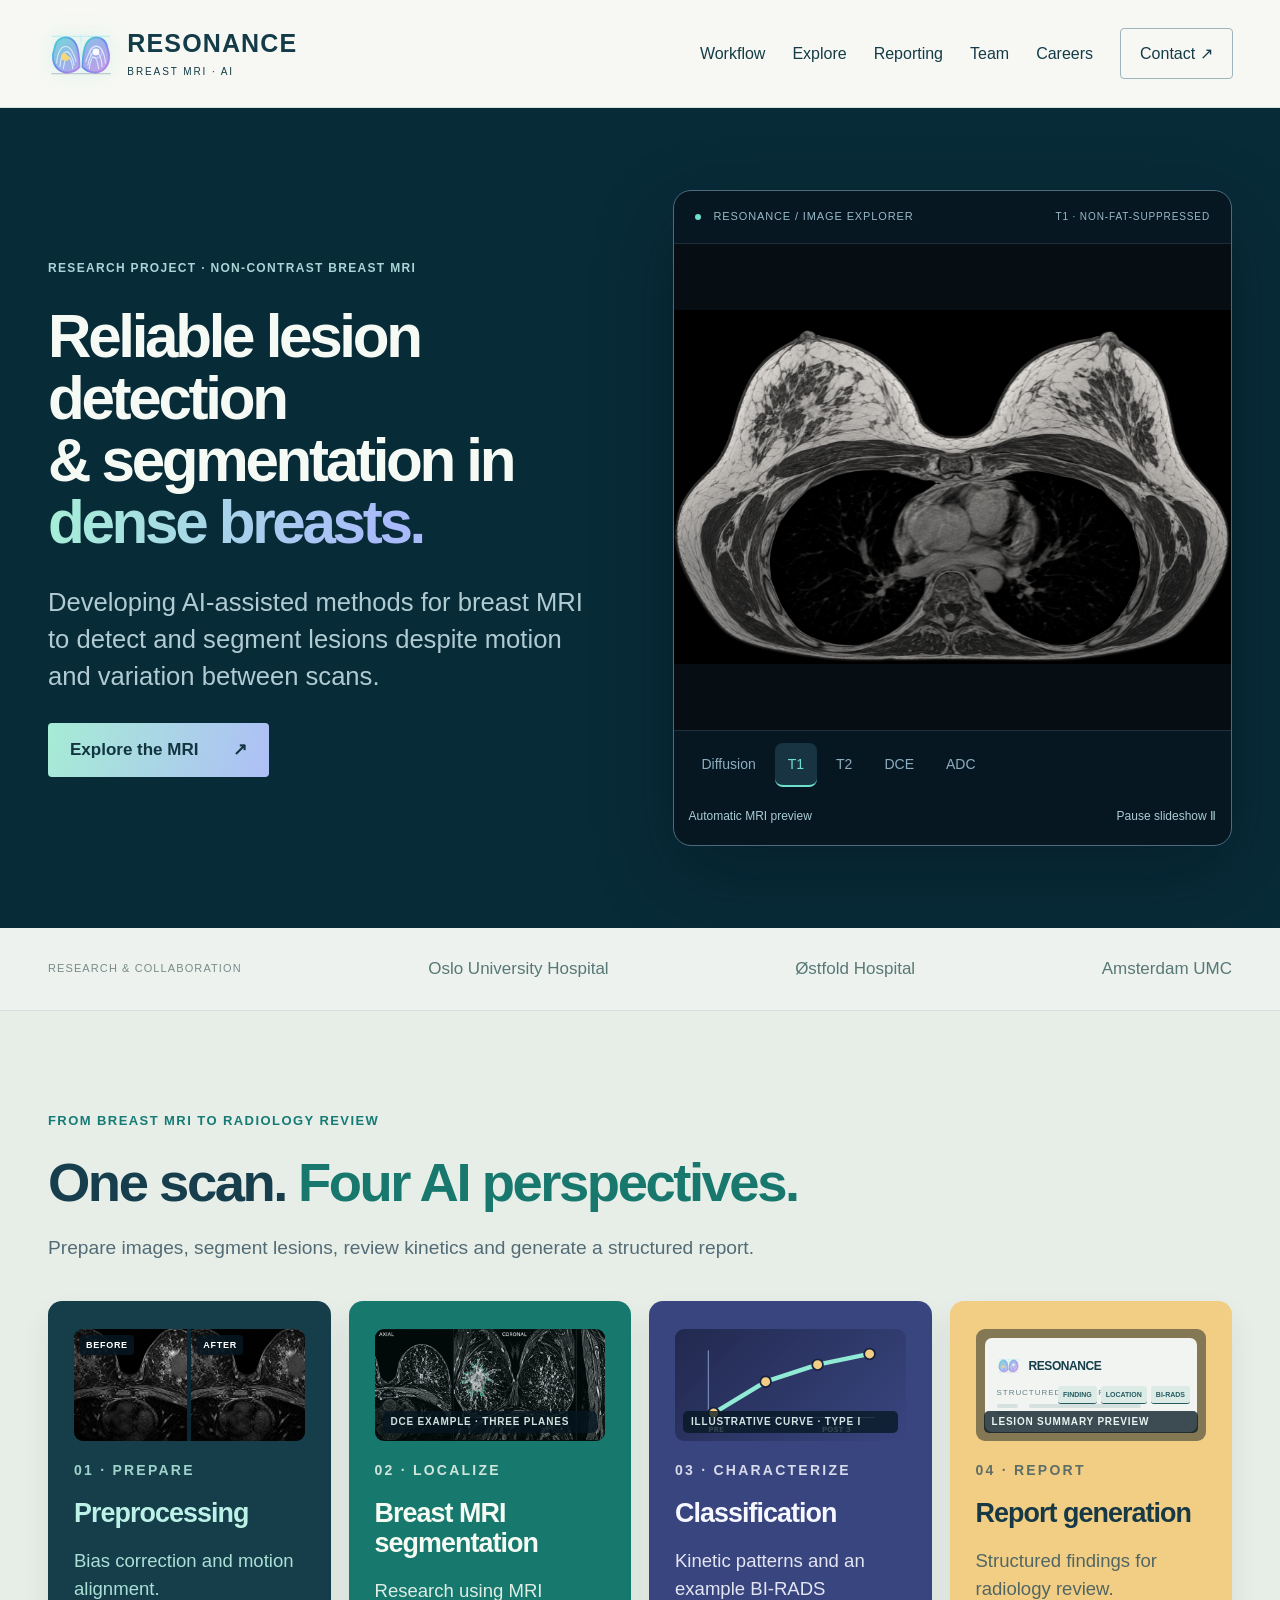
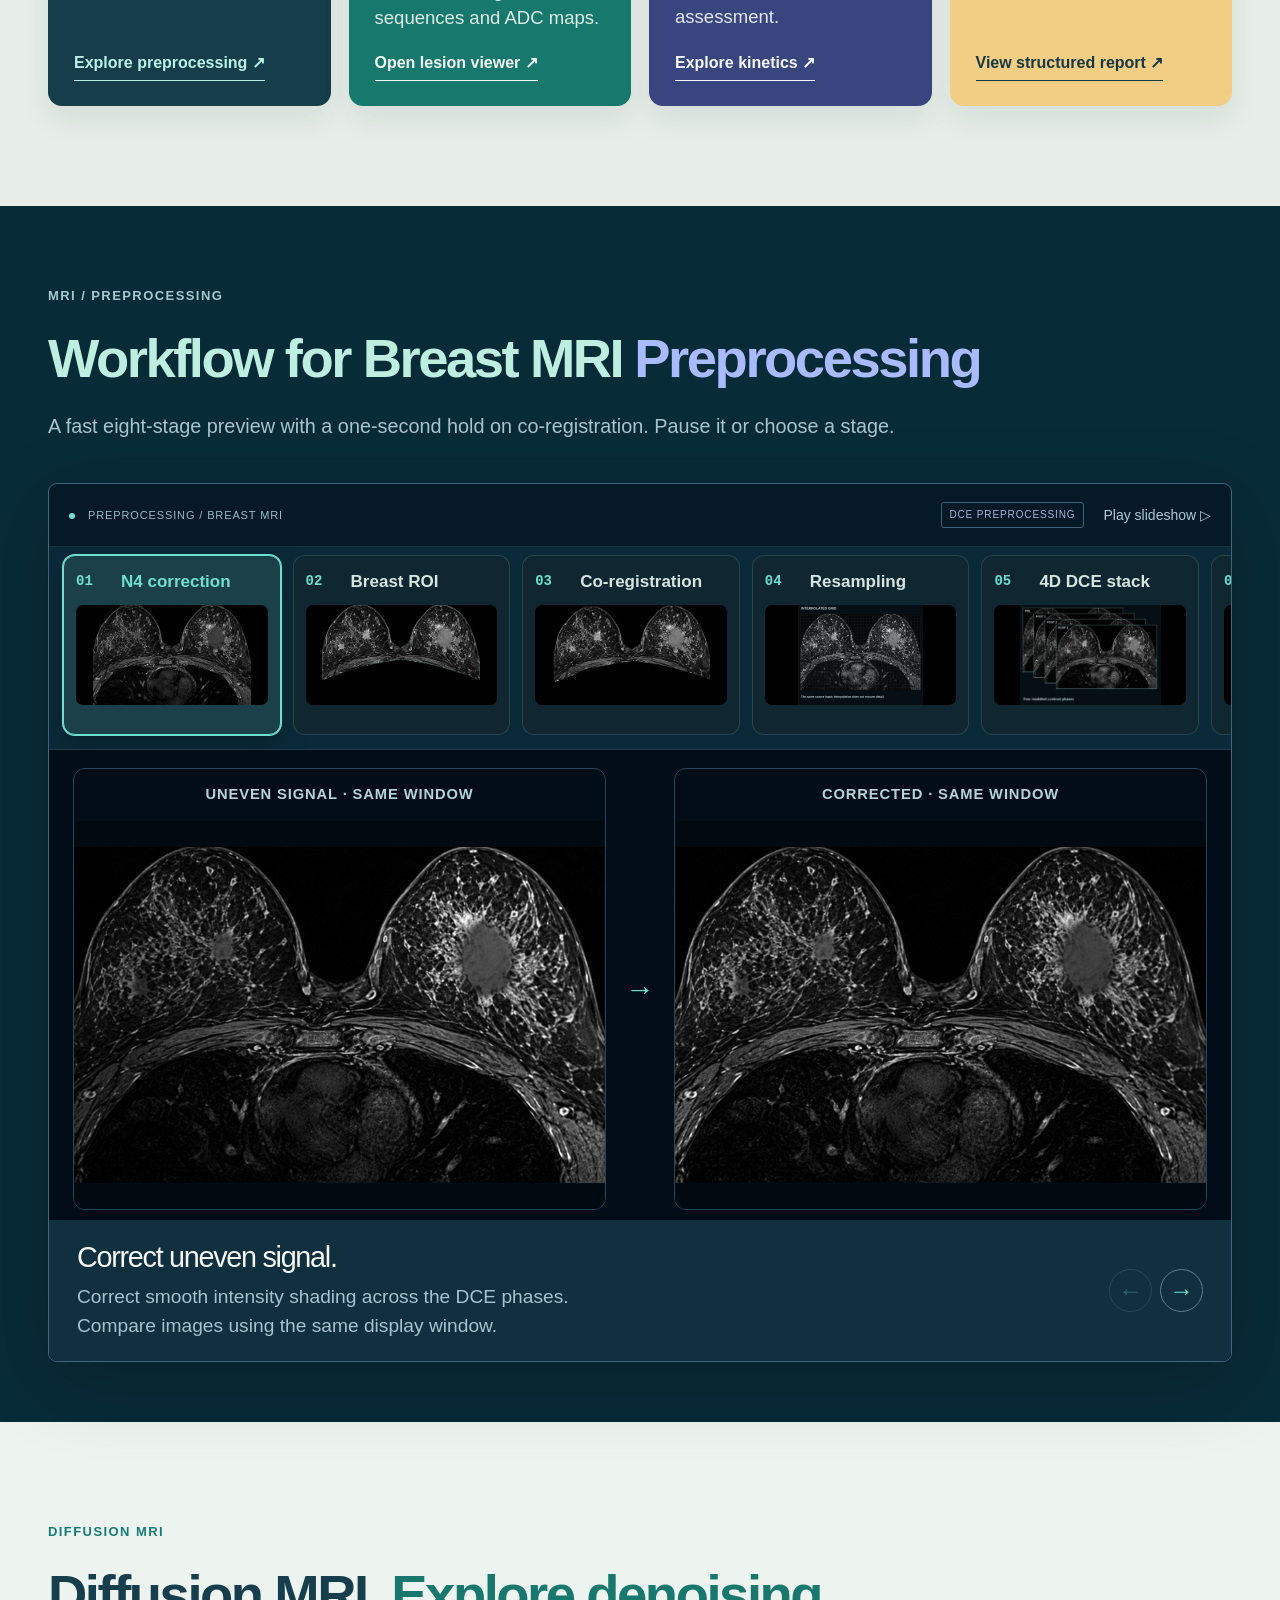
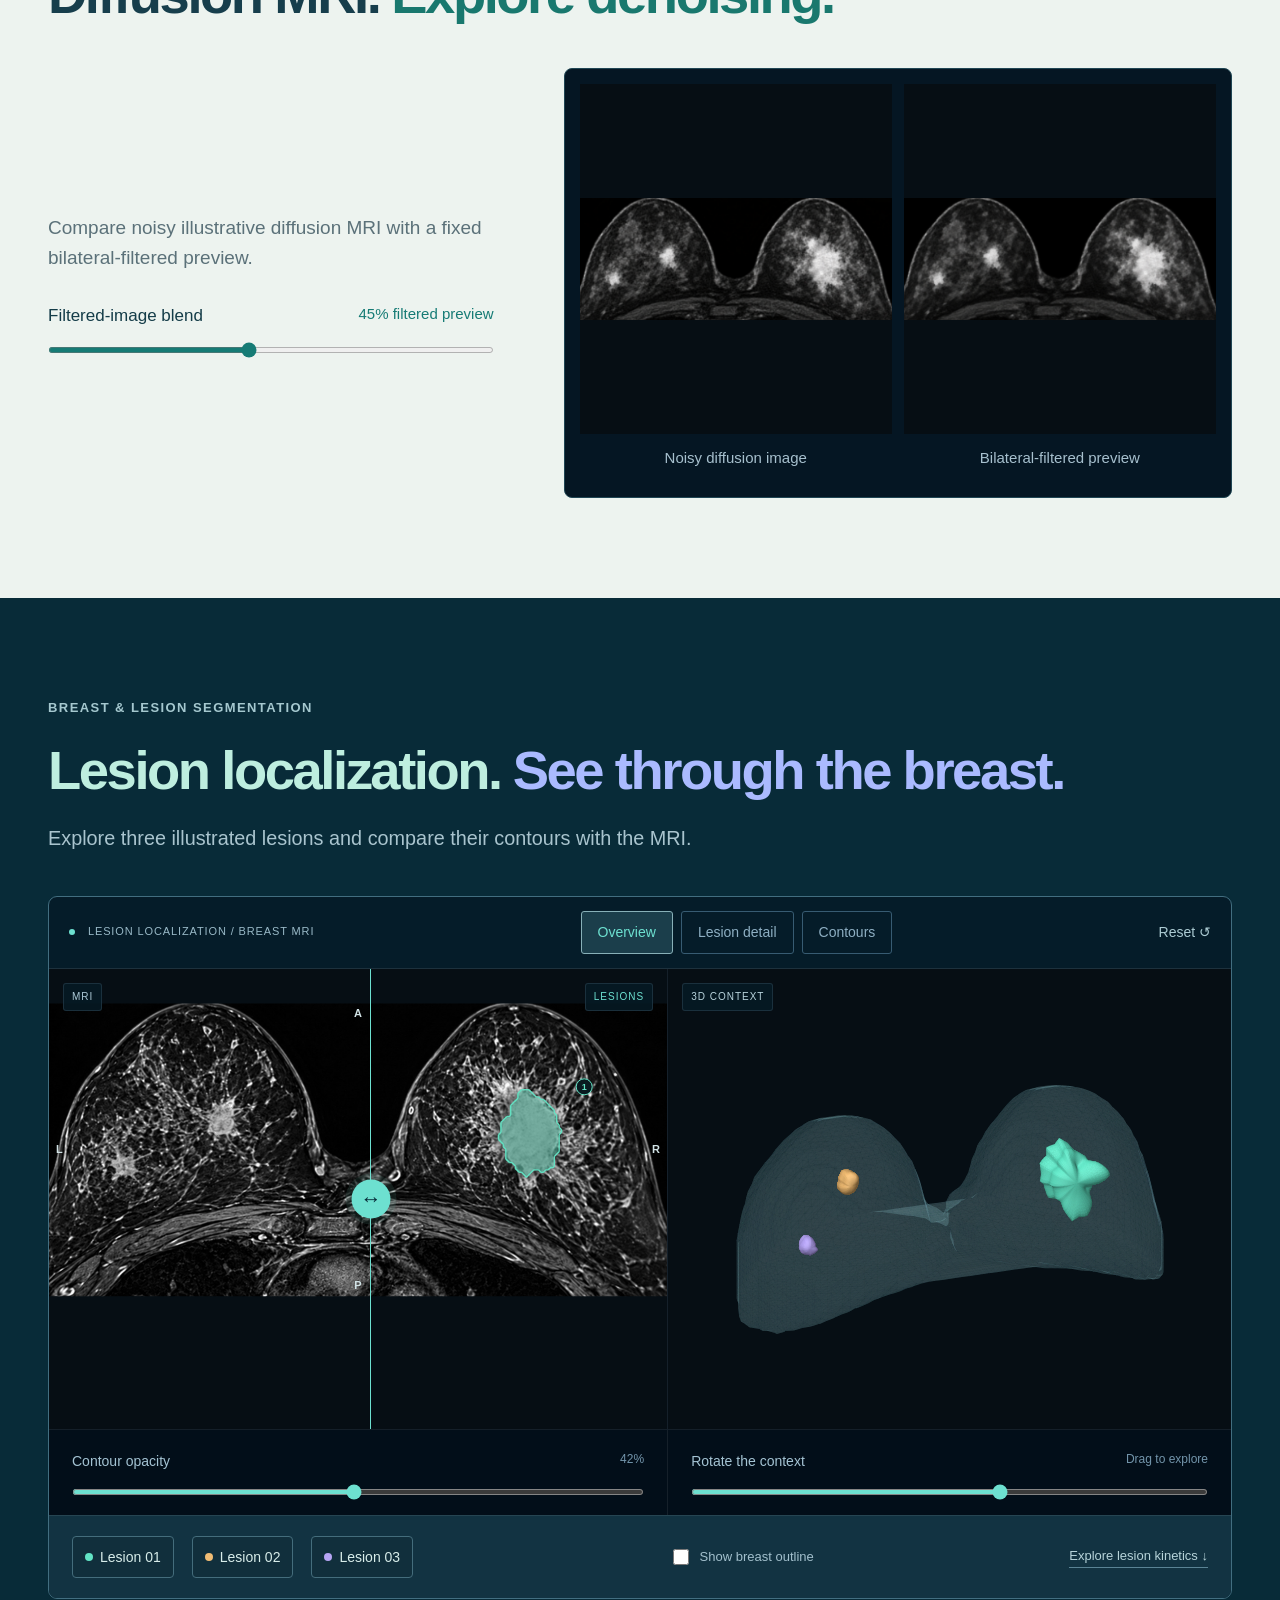
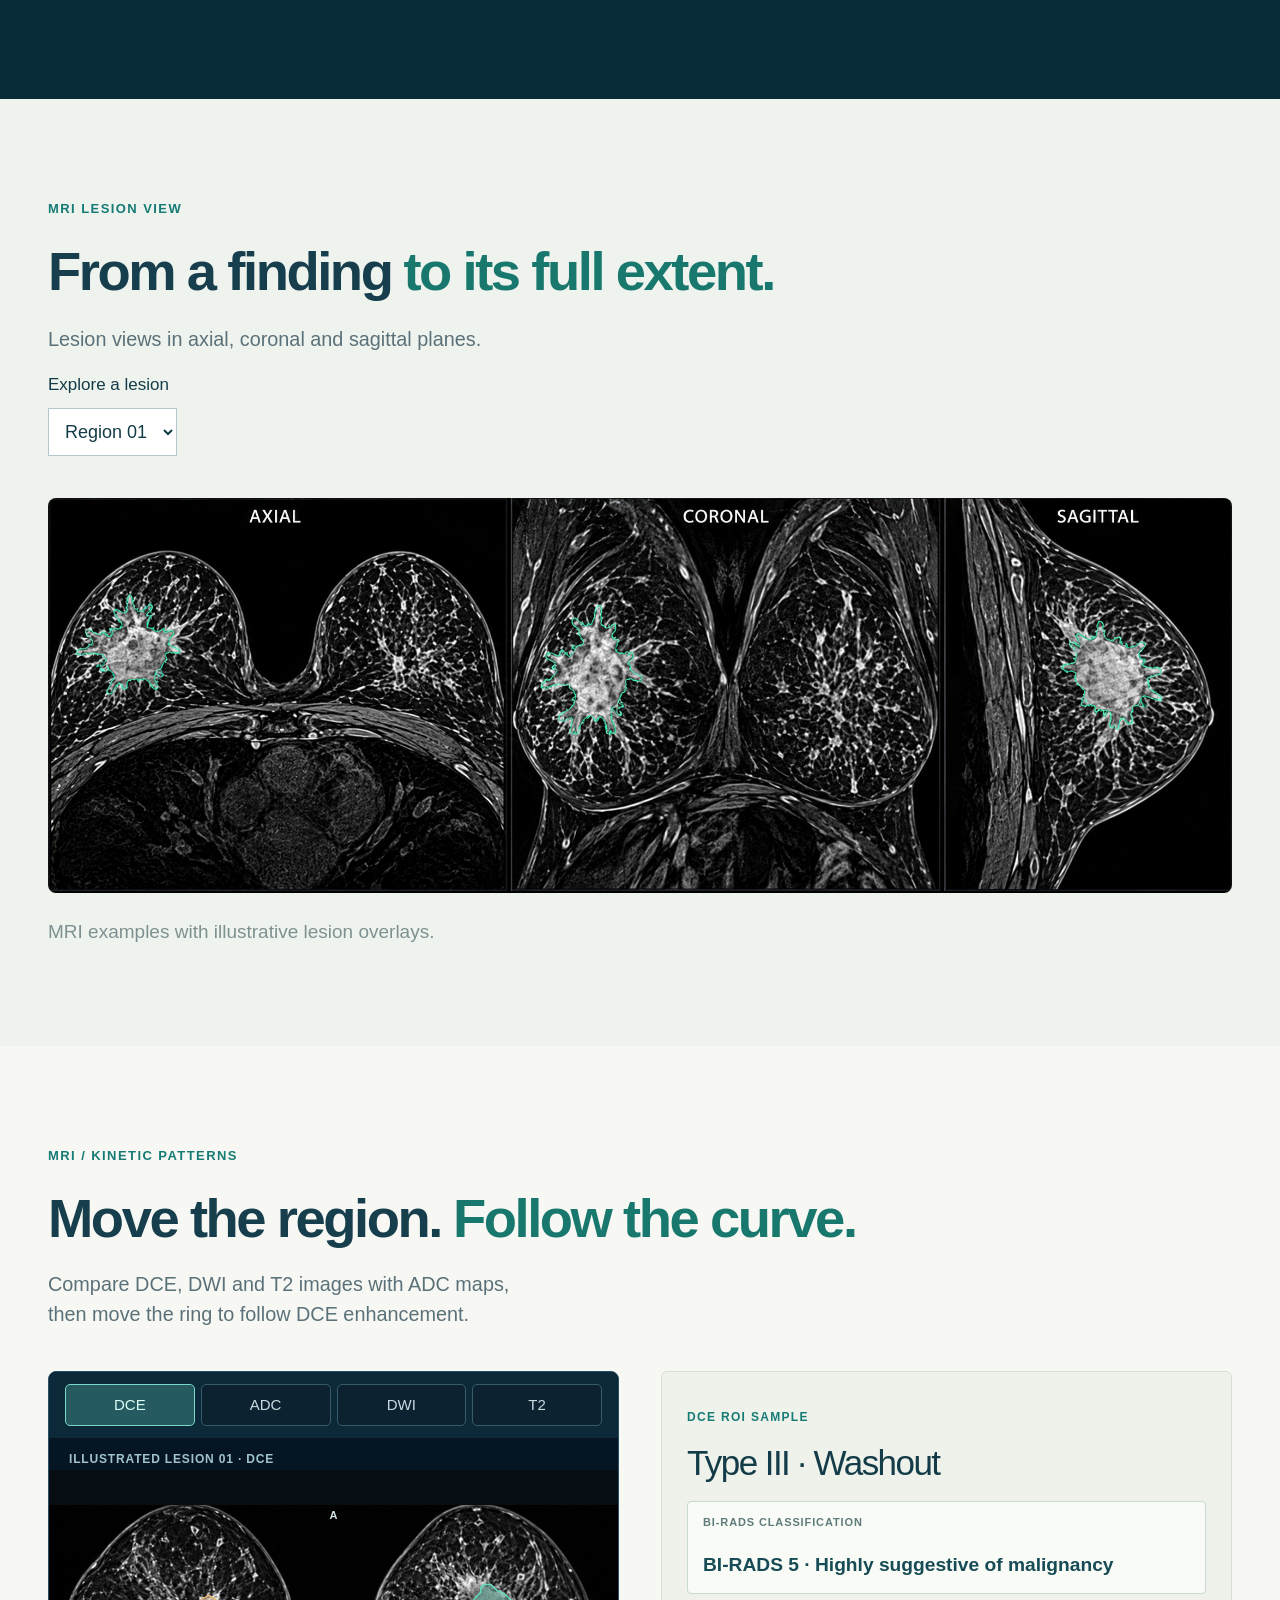
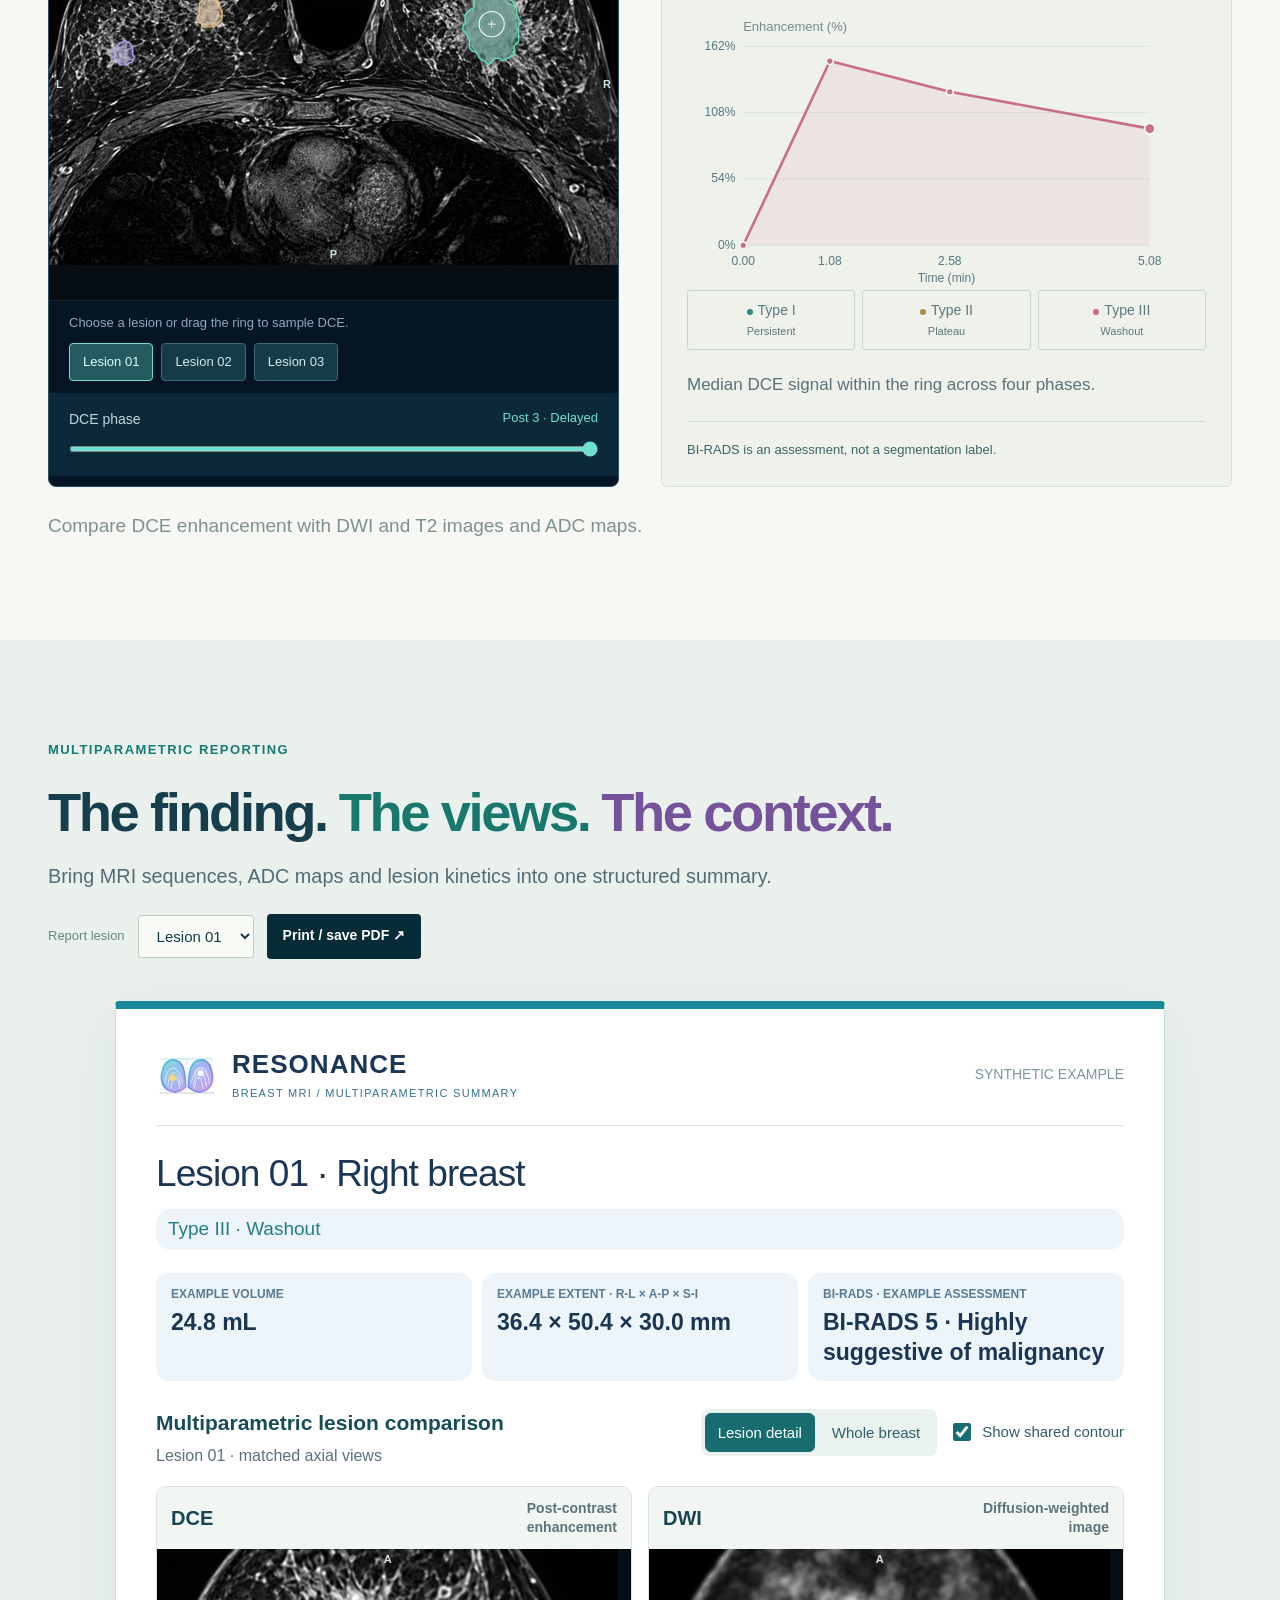
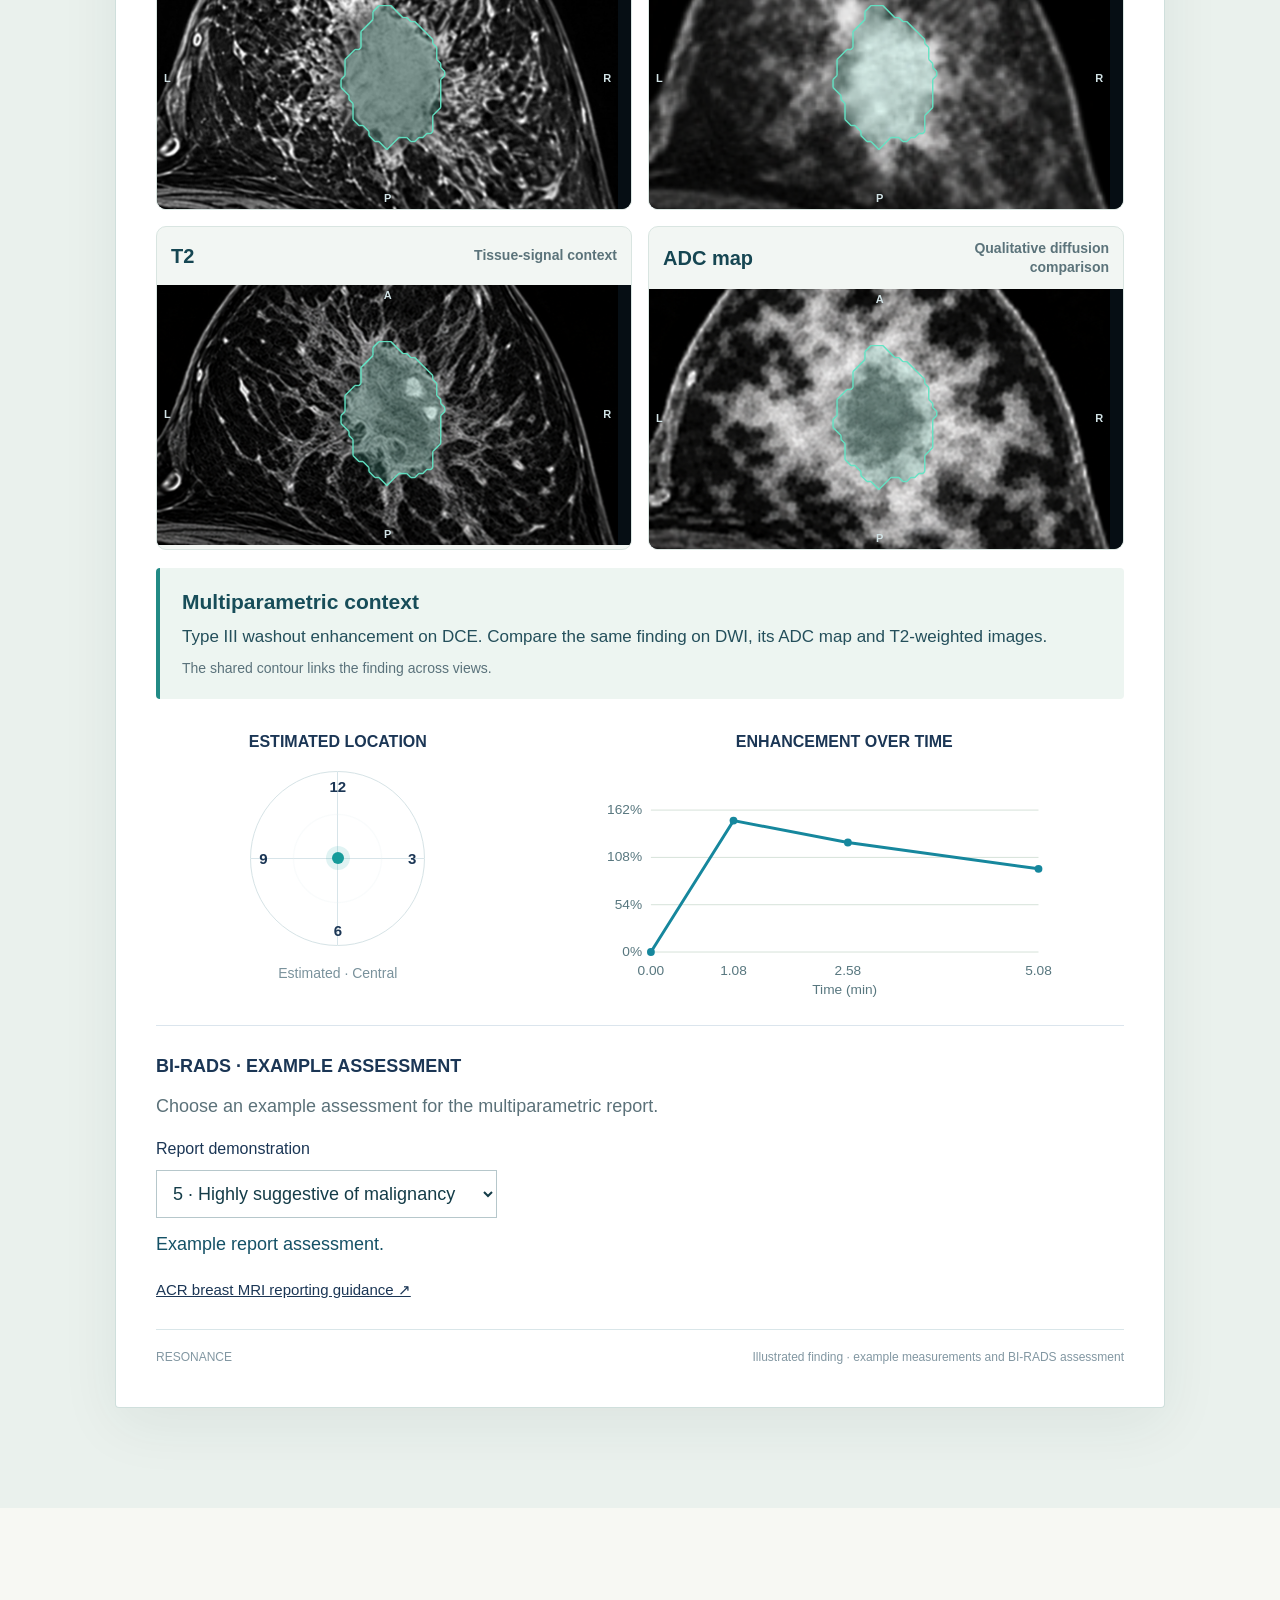
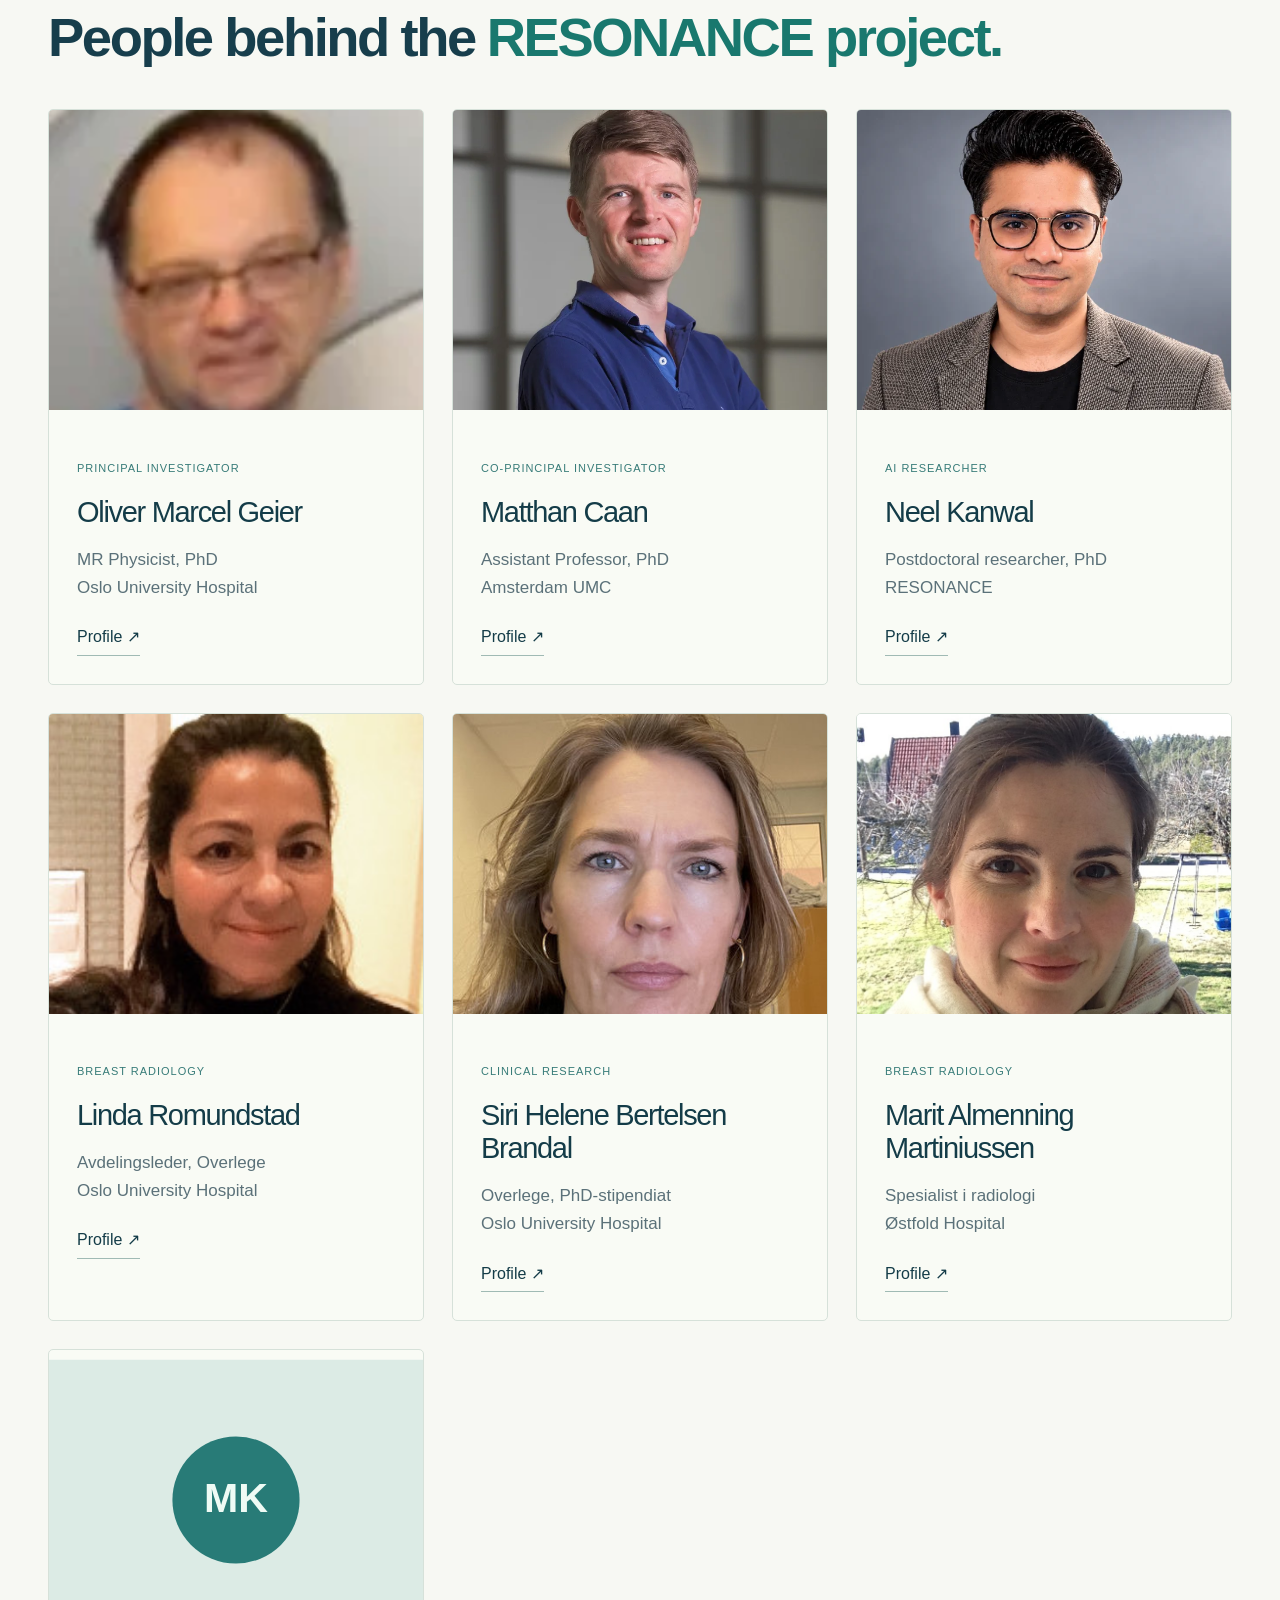
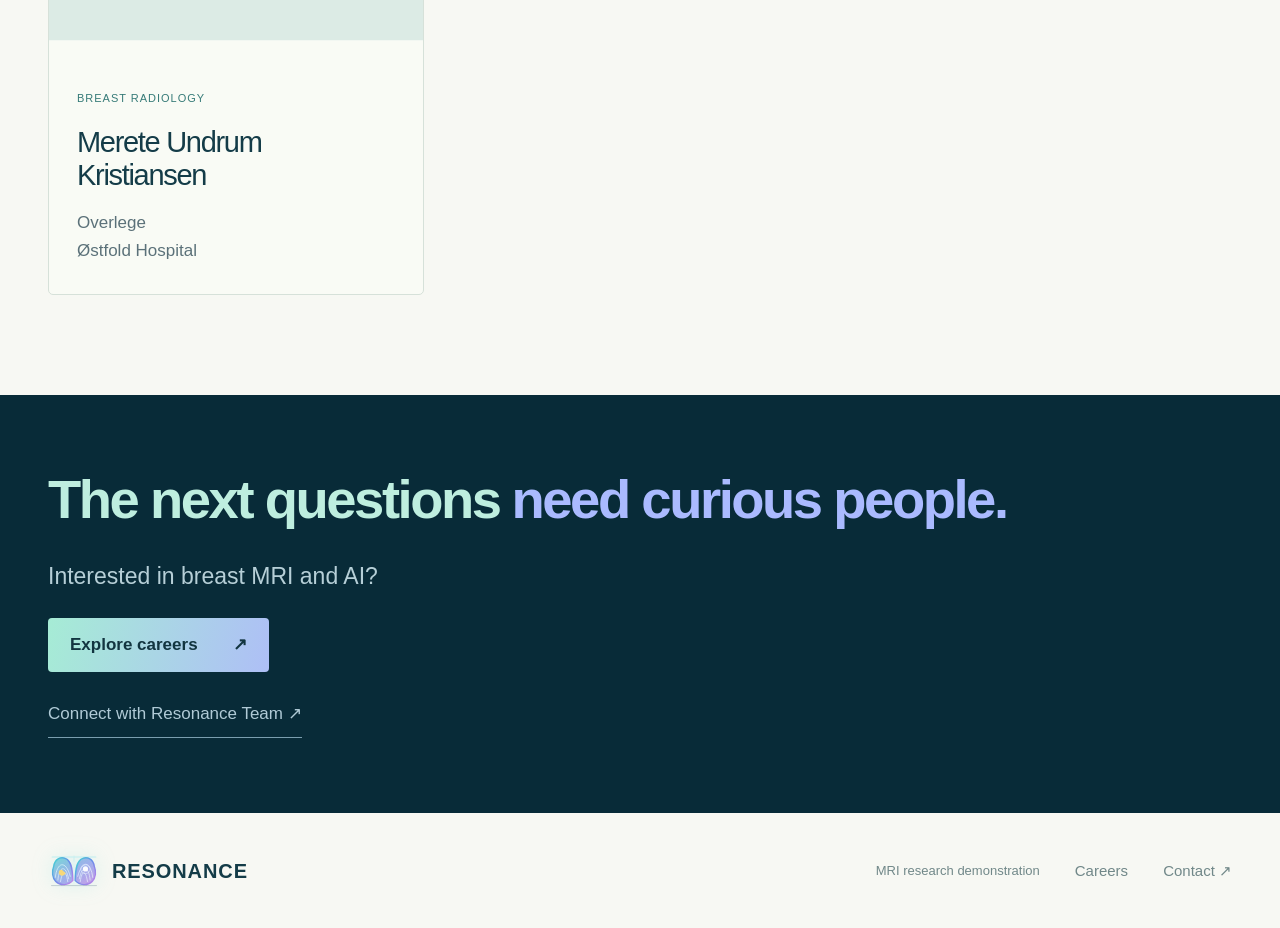
==== commit 8660c385: "Remove the profile link from Merete’s team card" ====
--- a/index.html
+++ b/index.html
@@ -624,7 +624,6 @@
 <span>BREAST RADIOLOGY</span>
 <h3>Merete Undrum Kristiansen</h3>
 <p>Overlege<br>Østfold Hospital</p>
-<a href="https://orcid.org/0000-0003-2320-1975" target="_blank" rel="noopener">Profile ↗</a>
 </div>
 </article>
 </div>
